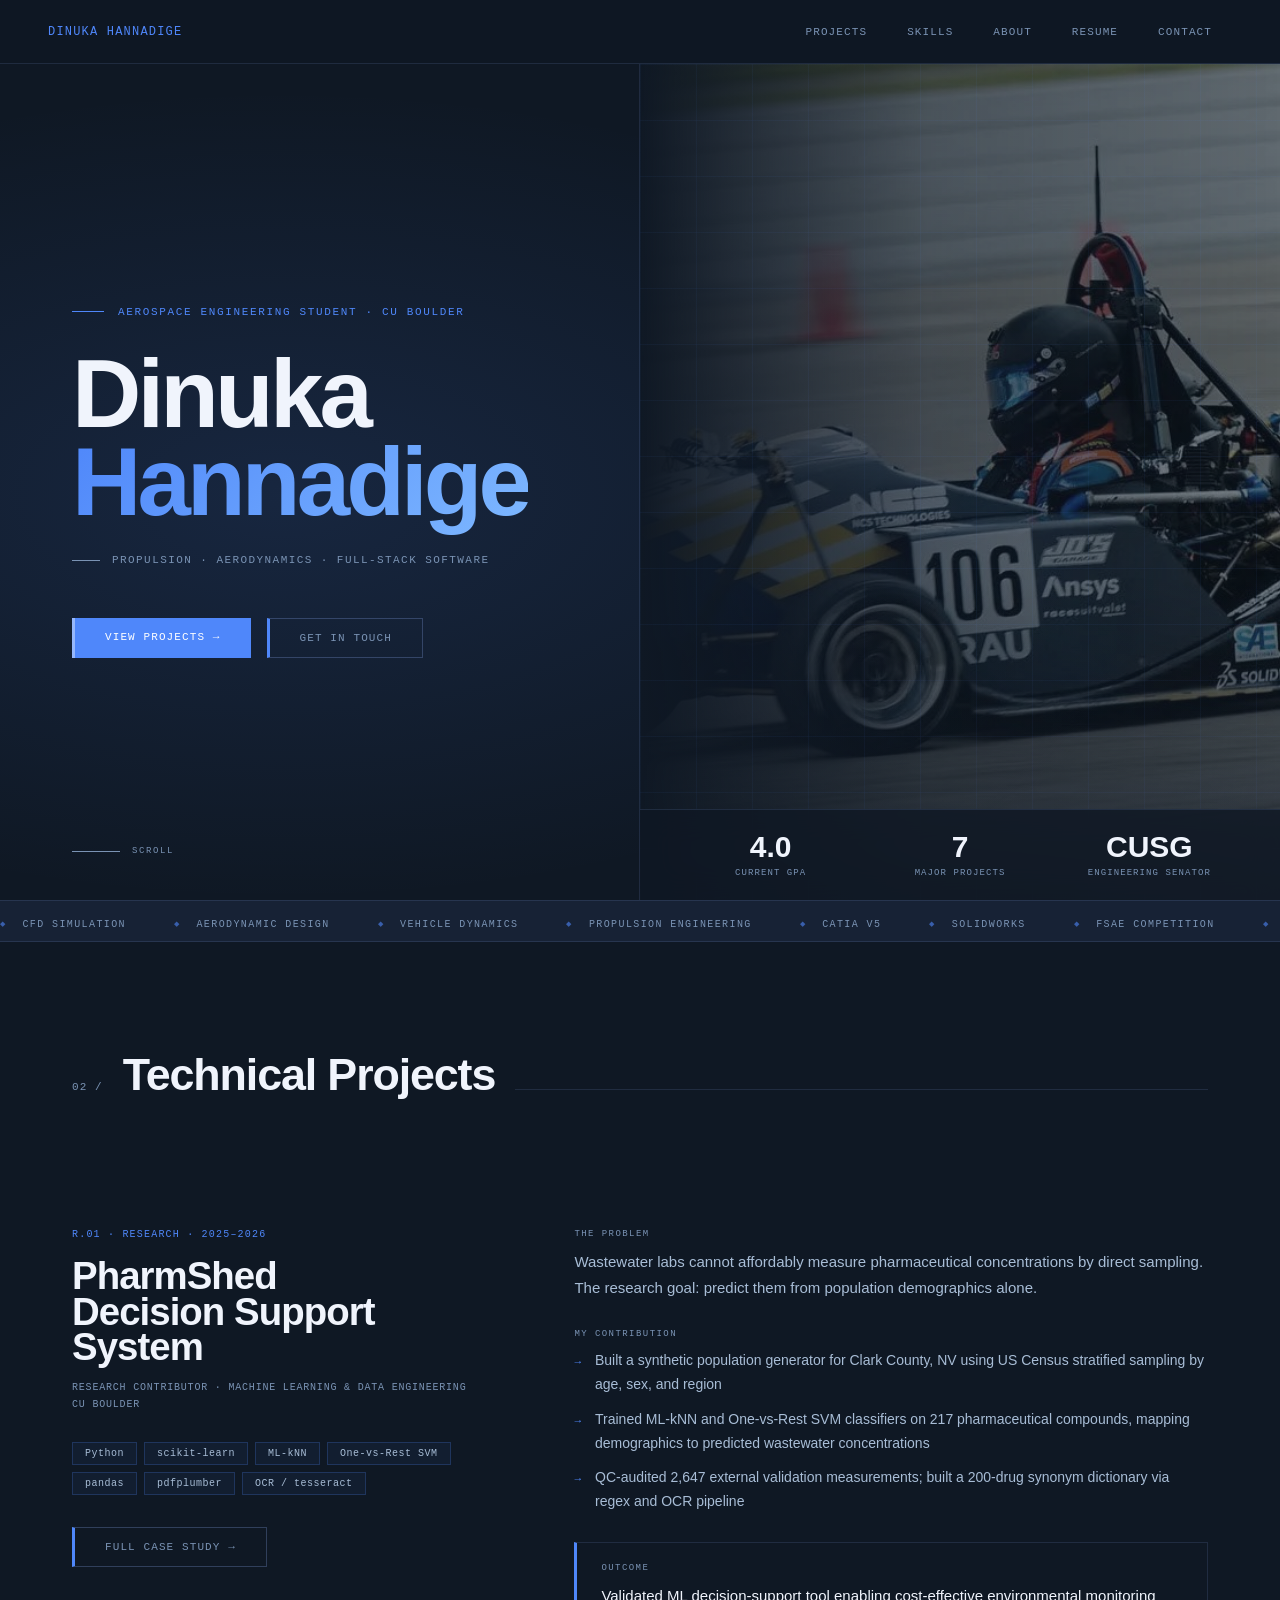
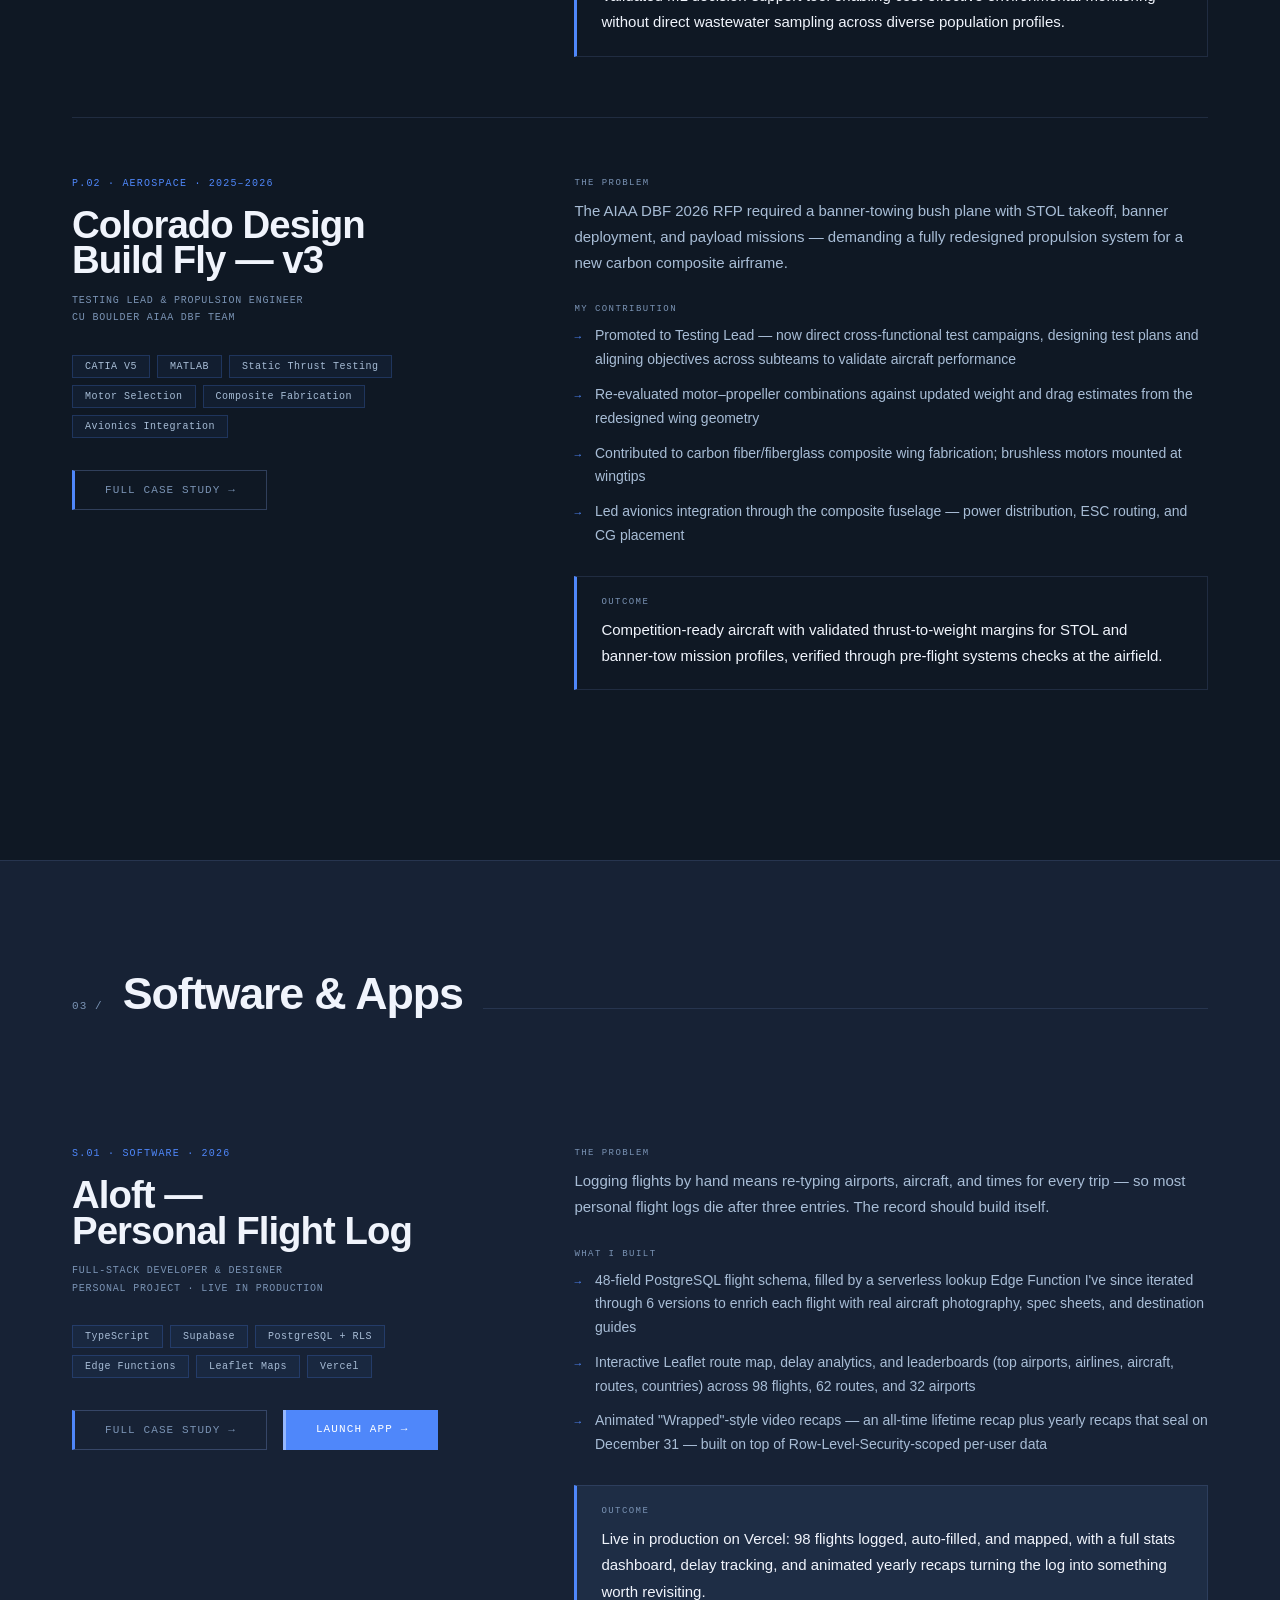
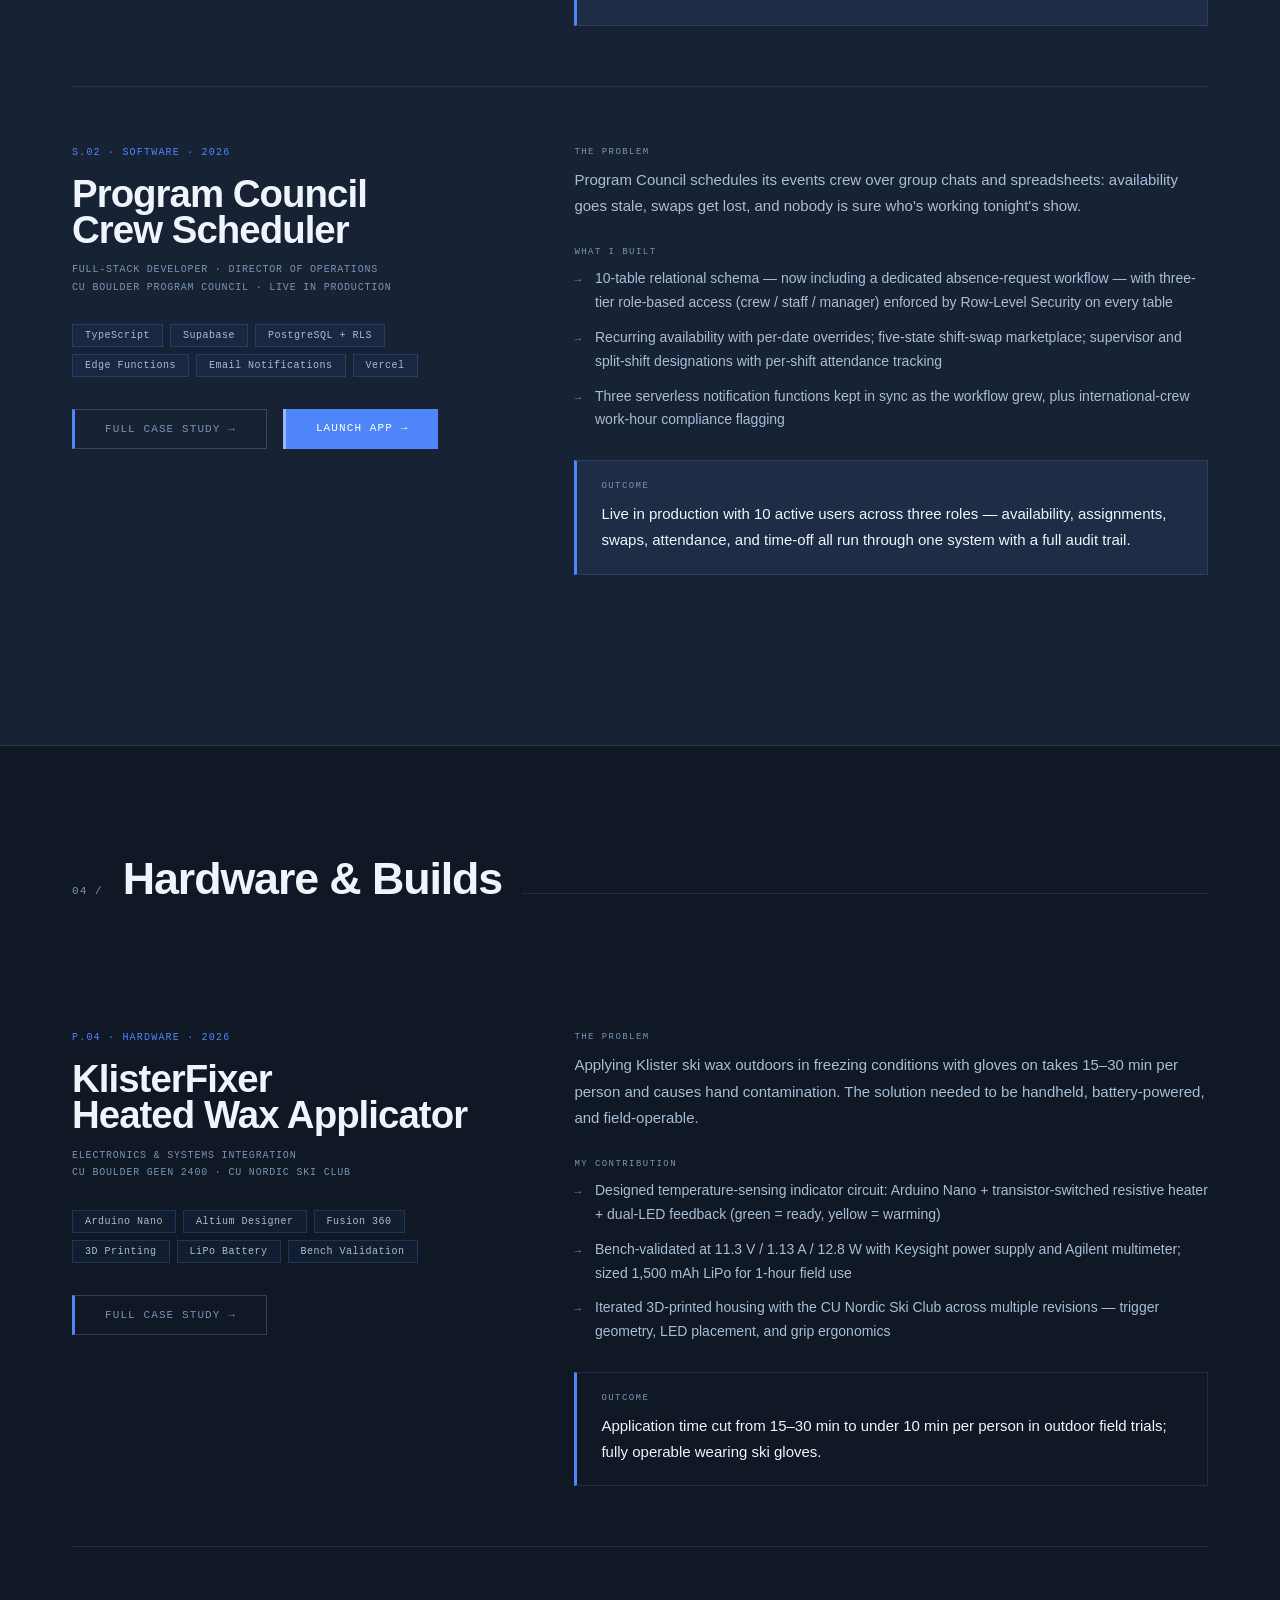
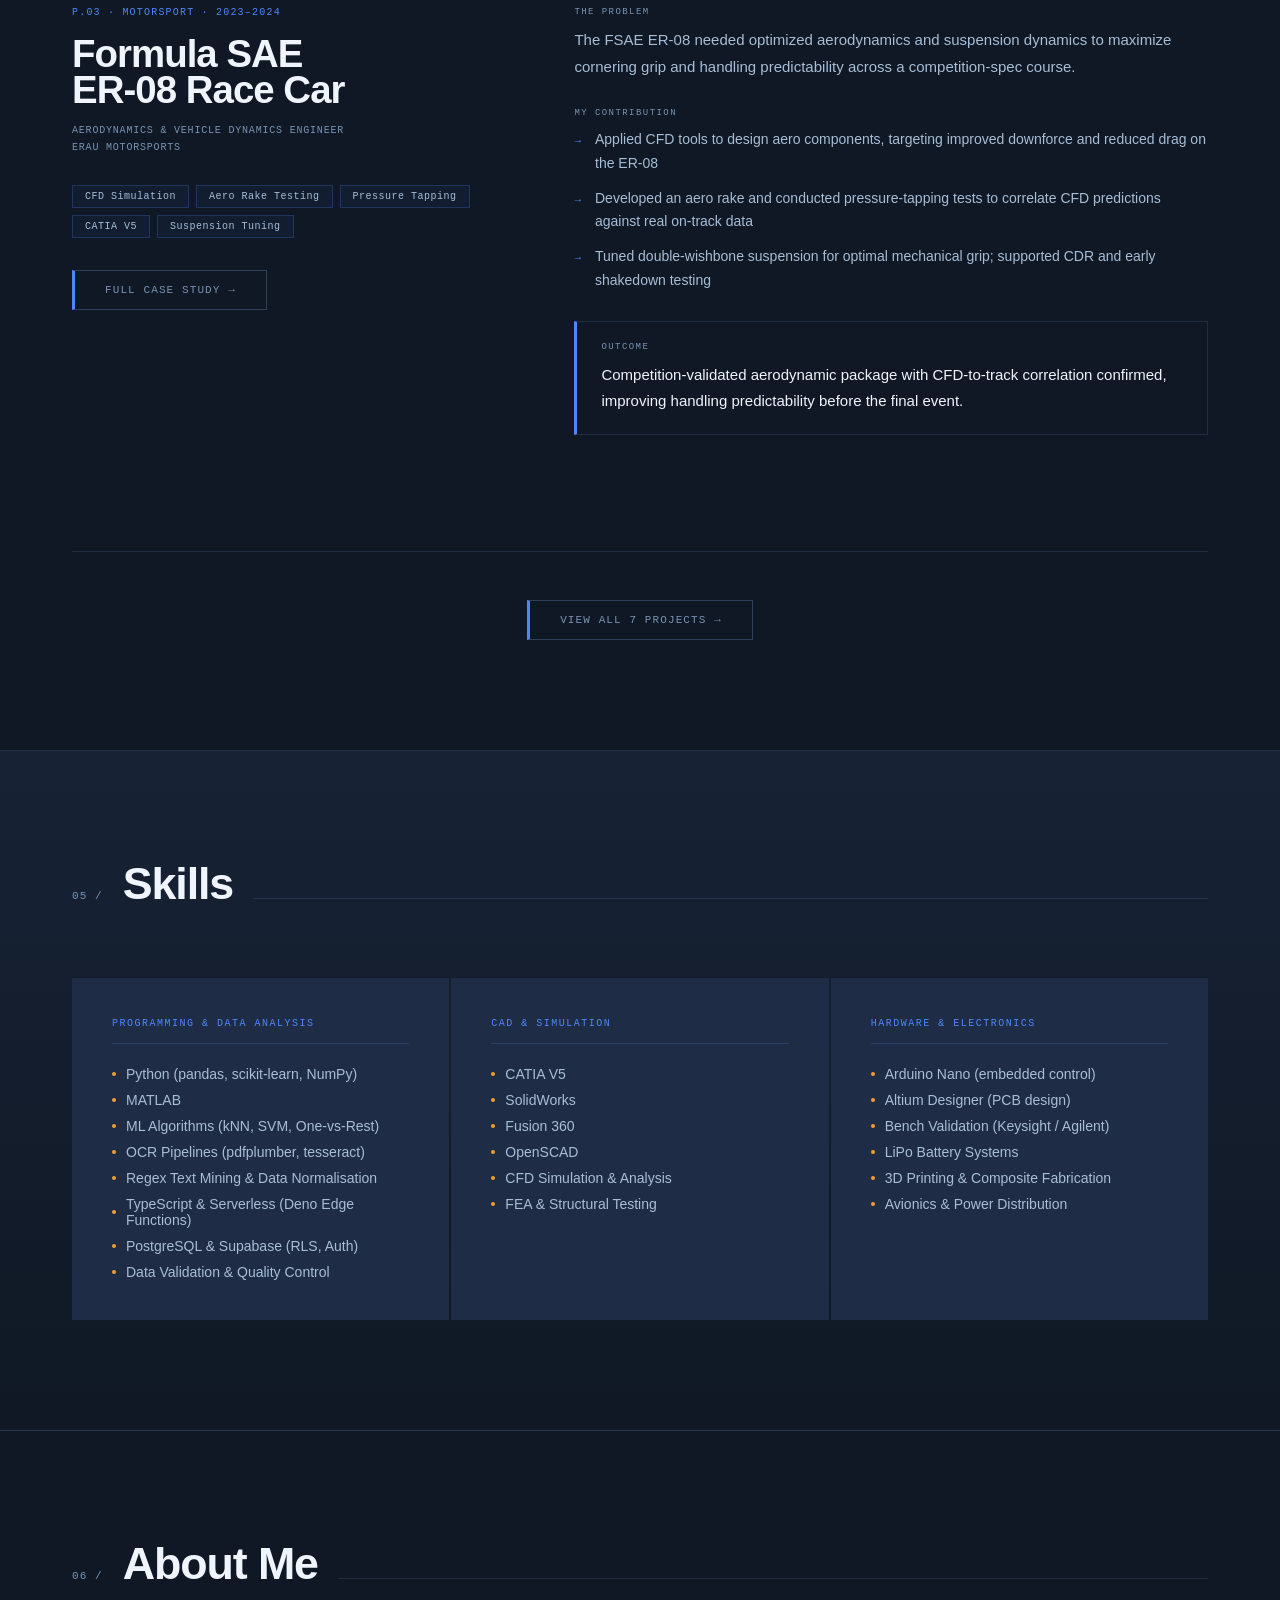
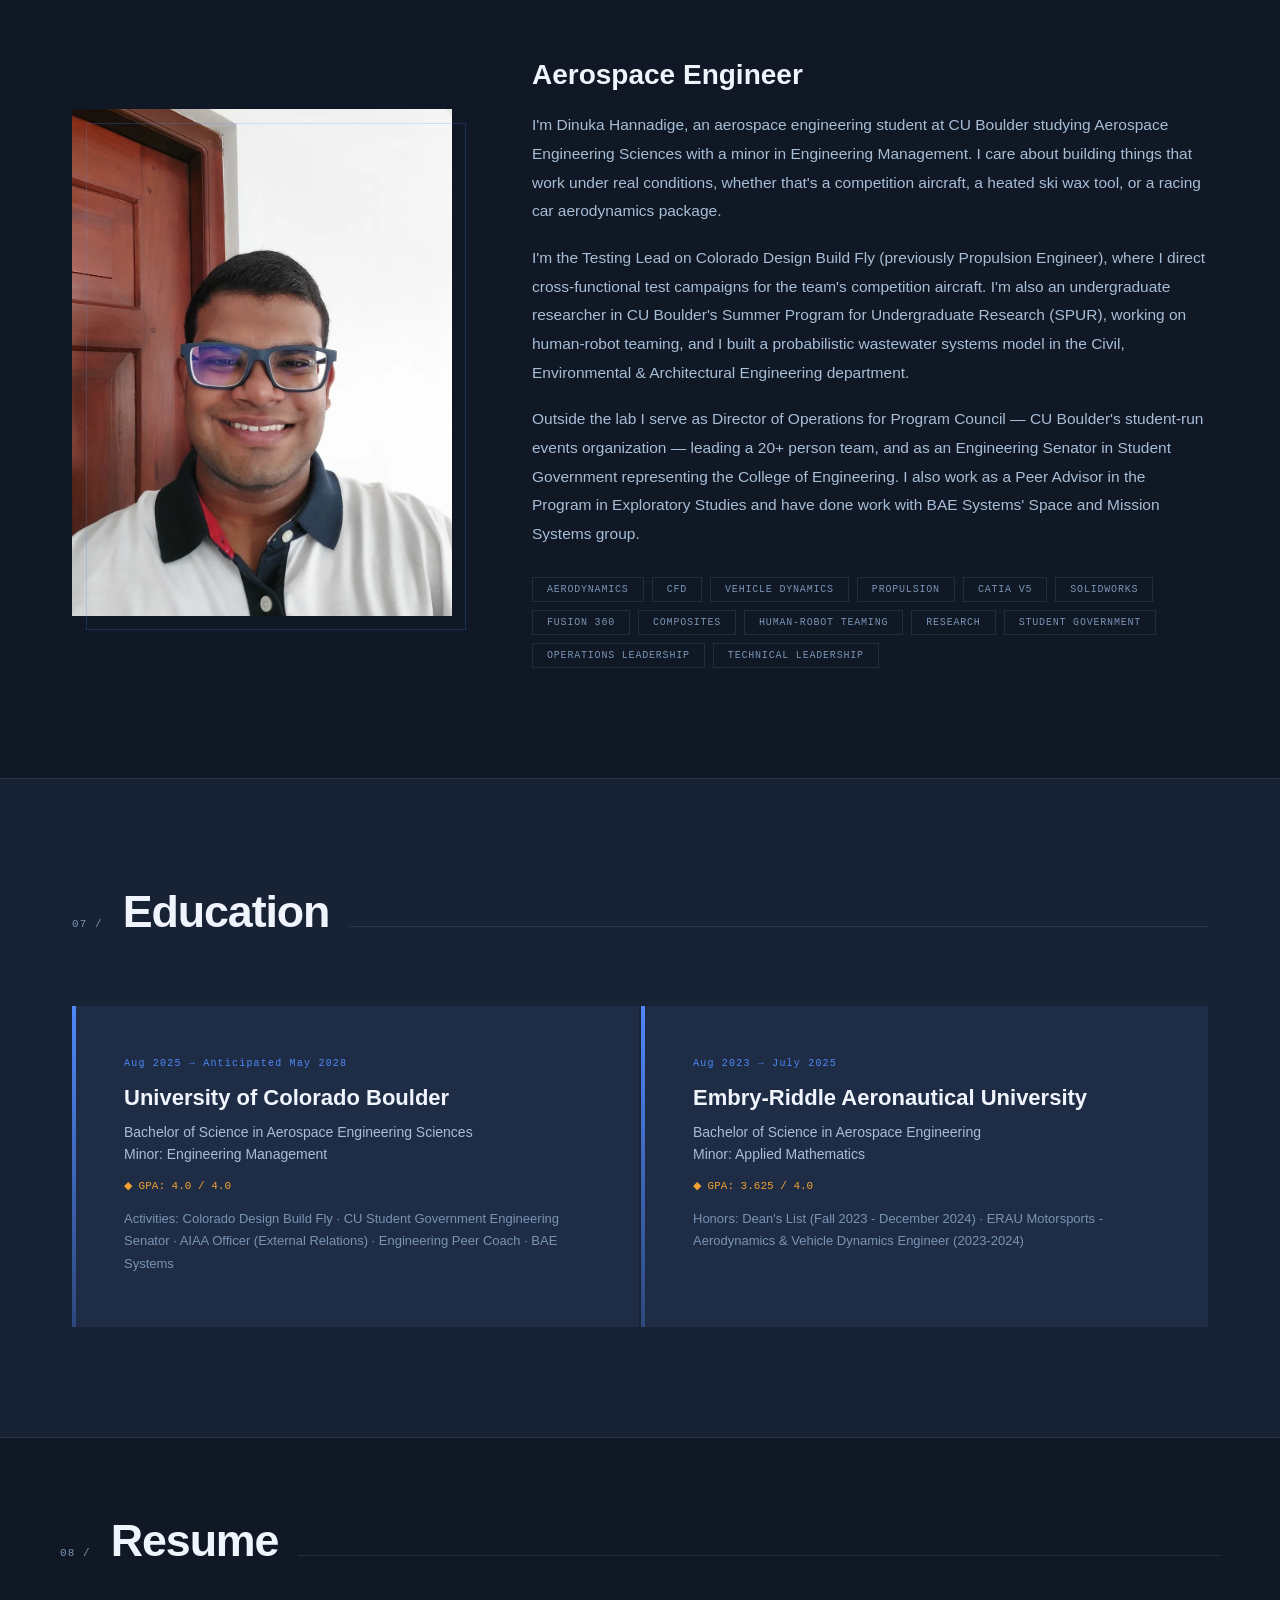
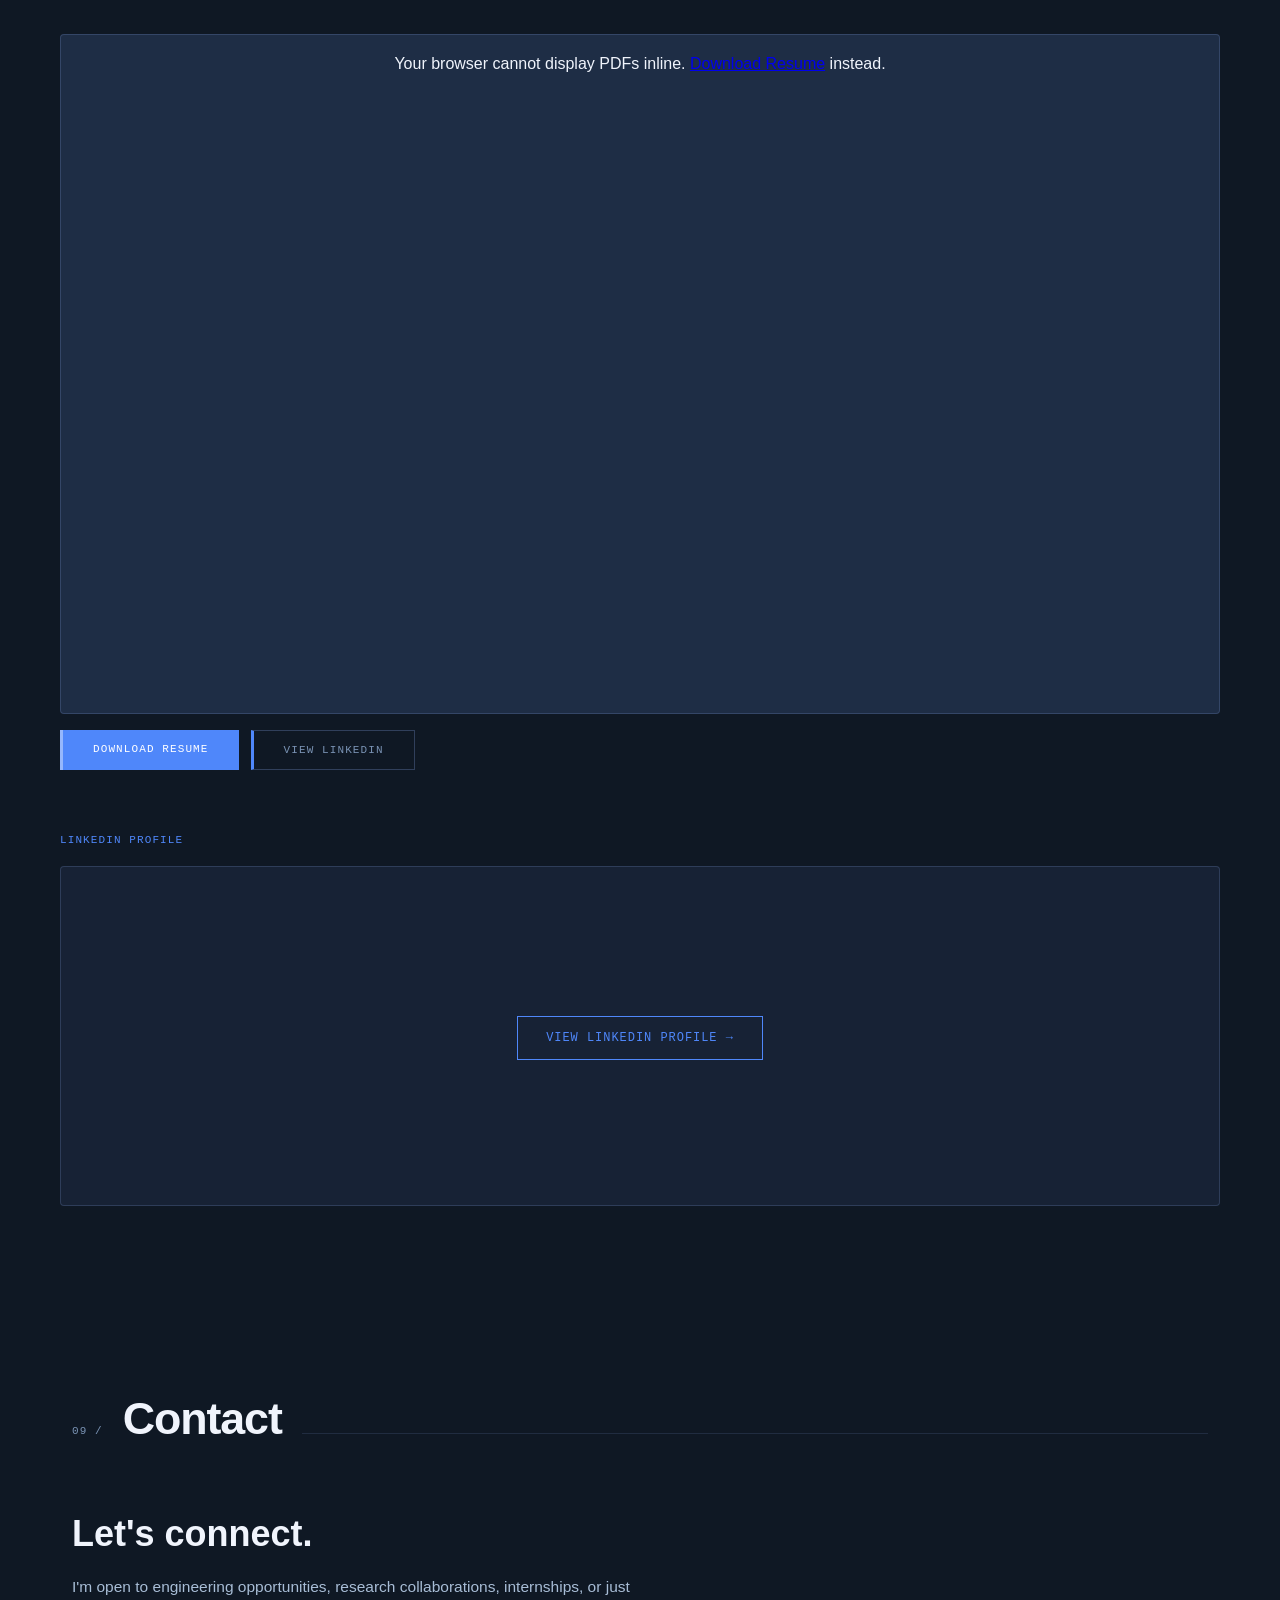
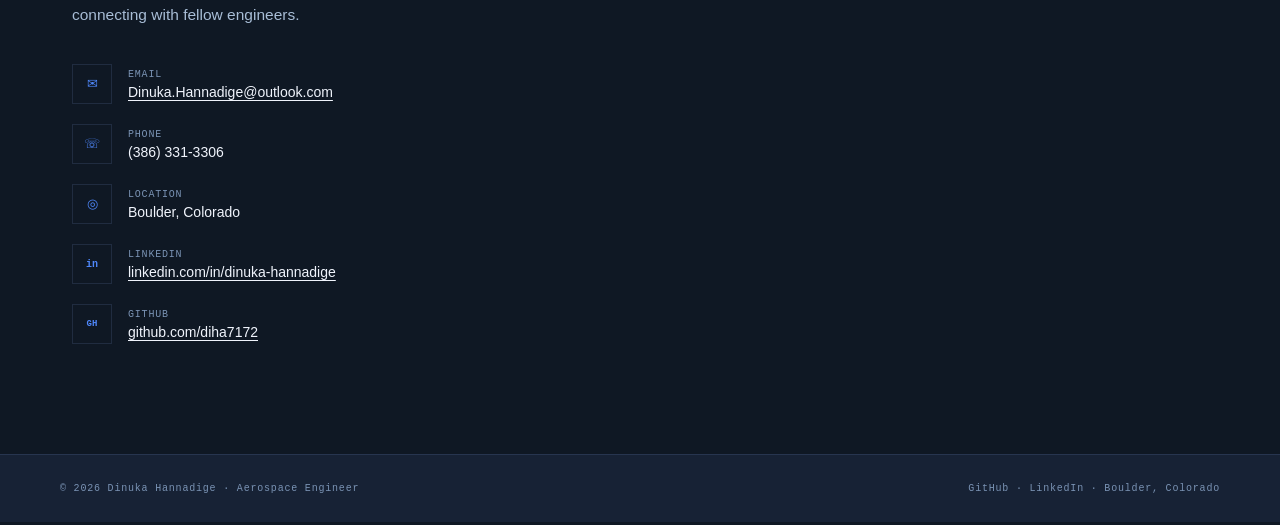
==== index.html @ c3eb59fe "Add a thumbnail to the PharmShed research card The R.01 research card was the only project card with" ====
<!DOCTYPE html>
<html lang="en">
<head>
  <meta charset="UTF-8">
  <meta http-equiv="Content-Security-Policy" content="default-src 'self'; img-src 'self' data: https://media.licdn.com; style-src 'self' 'unsafe-inline' https://fonts.googleapis.com; font-src 'self' https://fonts.gstatic.com; script-src 'self' 'unsafe-inline' https://platform.linkedin.com; connect-src 'self' https://platform.linkedin.com https://www.linkedin.com; frame-src 'self' https://platform.linkedin.com https://www.linkedin.com; object-src 'self'; base-uri 'self'; form-action 'none'">
  <meta name="referrer" content="strict-origin-when-cross-origin">
  <meta name="viewport" content="width=device-width, initial-scale=1.0">
  <title>Dinuka Hannadige - Aerospace Engineer</title>
  <link rel="preconnect" href="https://fonts.googleapis.com"><link href="https://fonts.googleapis.com/css2?family=Space+Mono:wght@400;700&family=Syne:wght@400;700;800&family=DM+Sans:wght@300;400&display=swap" rel="stylesheet">
  <link rel="stylesheet" href="style.css?v=3">
  <script src="https://platform.linkedin.com/badges/js/profile.js" async defer></script>
</head>
<body>
<nav>
  <a href="#top" class="nav-logo" style="text-decoration:none">Dinuka Hannadige</a>
  <ul class="nav-links"><li><a href="#projects">Projects</a></li><li><a href="#skills">Skills</a></li><li><a href="#about">About</a></li><li><a href="#resume">Resume</a></li><li><a href="#contact">Contact</a></li></ul>
</nav>
<div class="hero" id="top">
  <div class="hero-left">
    <div class="hero-tag">Aerospace Engineering Student · CU Boulder</div>
    <h1 class="hero-name">Dinuka<br><span class="blue">Hannadige</span></h1>
    <p class="hero-tagline">Propulsion · Aerodynamics · Full-Stack Software</p>
    <div class="hero-ctas">
      <a href="projects.html" class="btn btn-primary">View Projects →</a>
      <a href="#contact" class="btn btn-outline">Get In Touch</a>
    </div>
    <div class="hero-scroll-cue">
      <div class="hero-scroll-line"></div>
      <span>Scroll</span>
    </div>
  </div>
  <div class="hero-right">
    <div class="grid-overlay"></div>
    <img class="hero-bg" src="[data-uri]" alt="ERAU ER-08 Formula SAE race car competing on track">
    <div class="hero-stats">
      <div><div class="stat-num">4.0</div><div class="stat-label">Current GPA</div></div>
      <div><div class="stat-num">7</div><div class="stat-label">Major Projects</div></div>
      <div><div class="stat-num">CUSG</div><div class="stat-label">Engineering Senator</div></div>
    </div>
  </div>
</div>
<div class="ticker"><div class="ticker-inner">
  <span class="ticker-item">CFD Simulation</span><span class="ticker-item">Aerodynamic Design</span><span class="ticker-item">Vehicle Dynamics</span><span class="ticker-item">Propulsion Engineering</span><span class="ticker-item">CATIA V5</span><span class="ticker-item">SolidWorks</span><span class="ticker-item">FSAE Competition</span><span class="ticker-item">AIAA Design Build Fly</span><span class="ticker-item">Structural Testing</span><span class="ticker-item">Systems Integration</span><span class="ticker-item">Full-Stack Development</span><span class="ticker-item">TypeScript &amp; Supabase</span>
  <span class="ticker-item">CFD Simulation</span><span class="ticker-item">Aerodynamic Design</span><span class="ticker-item">Vehicle Dynamics</span><span class="ticker-item">Propulsion Engineering</span><span class="ticker-item">CATIA V5</span><span class="ticker-item">SolidWorks</span><span class="ticker-item">FSAE Competition</span><span class="ticker-item">AIAA Design Build Fly</span><span class="ticker-item">Structural Testing</span><span class="ticker-item">Systems Integration</span><span class="ticker-item">Full-Stack Development</span><span class="ticker-item">TypeScript &amp; Supabase</span>
</div></div>
<section class="feat-projects-section" id="projects">
  <div class="section-header">
    <span class="section-num">02 /</span>
    <h2 class="section-title">Technical Projects</h2>
    <div class="section-line"></div>
  </div>

  <div class="feat-entry">
    <div class="feat-entry-left">
      <div class="feat-num">R.01 &middot; Research &middot; 2025&ndash;2026</div>
      <h3 class="feat-entry-title">PharmShed<br>Decision Support System</h3>
      <div class="feat-entry-role">Research Contributor &middot; Machine Learning &amp; Data Engineering<br>CU Boulder</div>
      <div class="feat-stack">
        <span class="chip">Python</span><span class="chip">scikit-learn</span><span class="chip">ML-kNN</span><span class="chip">One-vs-Rest SVM</span><span class="chip">pandas</span><span class="chip">pdfplumber</span><span class="chip">OCR / tesseract</span>
      </div>
      <a href="projects/pharmshed.html" class="btn btn-outline feat-cta-btn">Full Case Study &rarr;</a>
    </div>
    <div class="feat-entry-right">
      <div class="feat-block">
        <div class="feat-label">The Problem</div>
        <p>Wastewater labs cannot affordably measure pharmaceutical concentrations by direct sampling. The research goal: predict them from population demographics alone.</p>
      </div>
      <div class="feat-block">
        <div class="feat-label">My Contribution</div>
        <ul class="feat-list">
          <li>Built a synthetic population generator for Clark County, NV using US Census stratified sampling by age, sex, and region</li>
          <li>Trained ML-kNN and One-vs-Rest SVM classifiers on 217 pharmaceutical compounds, mapping demographics to predicted wastewater concentrations</li>
          <li>QC-audited 2,647 external validation measurements; built a 200-drug synonym dictionary via regex and OCR pipeline</li>
        </ul>
      </div>
      <div class="feat-block feat-outcome">
        <div class="feat-label">Outcome</div>
        <p>Validated ML decision-support tool enabling cost-effective environmental monitoring without direct wastewater sampling across diverse population profiles.</p>
      </div>
    </div>
  </div>

  <div class="feat-entry">
    <div class="feat-entry-left">
      <div class="feat-num">P.02 &middot; Aerospace &middot; 2025&ndash;2026</div>
      <h3 class="feat-entry-title">Colorado Design<br>Build Fly &mdash; v3</h3>
      <div class="feat-entry-role">Testing Lead &amp; Propulsion Engineer<br>CU Boulder AIAA DBF Team</div>
      <div class="feat-stack">
        <span class="chip">CATIA V5</span><span class="chip">MATLAB</span><span class="chip">Static Thrust Testing</span><span class="chip">Motor Selection</span><span class="chip">Composite Fabrication</span><span class="chip">Avionics Integration</span>
      </div>
      <a href="projects/dbf-v3.html" class="btn btn-outline feat-cta-btn">Full Case Study &rarr;</a>
    </div>
    <div class="feat-entry-right">
      <div class="feat-block">
        <div class="feat-label">The Problem</div>
        <p>The AIAA DBF 2026 RFP required a banner-towing bush plane with STOL takeoff, banner deployment, and payload missions &mdash; demanding a fully redesigned propulsion system for a new carbon composite airframe.</p>
      </div>
      <div class="feat-block">
        <div class="feat-label">My Contribution</div>
        <ul class="feat-list">
          <li>Promoted to Testing Lead &mdash; now direct cross-functional test campaigns, designing test plans and aligning objectives across subteams to validate aircraft performance</li>
          <li>Re-evaluated motor&ndash;propeller combinations against updated weight and drag estimates from the redesigned wing geometry</li>
          <li>Contributed to carbon fiber/fiberglass composite wing fabrication; brushless motors mounted at wingtips</li>
          <li>Led avionics integration through the composite fuselage &mdash; power distribution, ESC routing, and CG placement</li>
        </ul>
      </div>
      <div class="feat-block feat-outcome">
        <div class="feat-label">Outcome</div>
        <p>Competition-ready aircraft with validated thrust-to-weight margins for STOL and banner-tow mission profiles, verified through pre-flight systems checks at the airfield.</p>
      </div>
    </div>
  </div>
</section>
<section class="feat-projects-section feat-alt" id="software">
  <div class="section-header">
    <span class="section-num">03 /</span>
    <h2 class="section-title">Software &amp; Apps</h2>
    <div class="section-line"></div>
  </div>

  <div class="feat-entry">
    <div class="feat-entry-left">
      <div class="feat-num">S.01 &middot; Software &middot; 2026</div>
      <h3 class="feat-entry-title">Aloft &mdash;<br>Personal Flight Log</h3>
      <div class="feat-entry-role">Full-Stack Developer &amp; Designer<br>Personal Project &middot; Live in Production</div>
      <div class="feat-stack">
        <span class="chip">TypeScript</span><span class="chip">Supabase</span><span class="chip">PostgreSQL + RLS</span><span class="chip">Edge Functions</span><span class="chip">Leaflet Maps</span><span class="chip">Vercel</span>
      </div>
      <div class="hero-ctas" style="opacity:1;animation:none">
        <a href="projects/aloft.html" class="btn btn-outline feat-cta-btn">Full Case Study &rarr;</a>
        <a href="https://flighty-beta.vercel.app" class="btn btn-primary" target="_blank" rel="noopener">Launch App &rarr;</a>
      </div>
    </div>
    <div class="feat-entry-right">
      <div class="feat-block">
        <div class="feat-label">The Problem</div>
        <p>Logging flights by hand means re-typing airports, aircraft, and times for every trip &mdash; so most personal flight logs die after three entries. The record should build itself.</p>
      </div>
      <div class="feat-block">
        <div class="feat-label">What I Built</div>
        <ul class="feat-list">
          <li>48-field PostgreSQL flight schema, filled by a serverless lookup Edge Function I've since iterated through 6 versions to enrich each flight with real aircraft photography, spec sheets, and destination guides</li>
          <li>Interactive Leaflet route map, delay analytics, and leaderboards (top airports, airlines, aircraft, routes, countries) across 98 flights, 62 routes, and 32 airports</li>
          <li>Animated "Wrapped"-style video recaps &mdash; an all-time lifetime recap plus yearly recaps that seal on December 31 &mdash; built on top of Row-Level-Security-scoped per-user data</li>
        </ul>
      </div>
      <div class="feat-block feat-outcome">
        <div class="feat-label">Outcome</div>
        <p>Live in production on Vercel: 98 flights logged, auto-filled, and mapped, with a full stats dashboard, delay tracking, and animated yearly recaps turning the log into something worth revisiting.</p>
      </div>
    </div>
  </div>

  <div class="feat-entry">
    <div class="feat-entry-left">
      <div class="feat-num">S.02 &middot; Software &middot; 2026</div>
      <h3 class="feat-entry-title">Program Council<br>Crew Scheduler</h3>
      <div class="feat-entry-role">Full-Stack Developer &middot; Director of Operations<br>CU Boulder Program Council &middot; Live in Production</div>
      <div class="feat-stack">
        <span class="chip">TypeScript</span><span class="chip">Supabase</span><span class="chip">PostgreSQL + RLS</span><span class="chip">Edge Functions</span><span class="chip">Email Notifications</span><span class="chip">Vercel</span>
      </div>
      <div class="hero-ctas" style="opacity:1;animation:none">
        <a href="projects/crew-scheduler.html" class="btn btn-outline feat-cta-btn">Full Case Study &rarr;</a>
        <a href="https://program-council-crew-manager.vercel.app" class="btn btn-primary" target="_blank" rel="noopener">Launch App &rarr;</a>
      </div>
    </div>
    <div class="feat-entry-right">
      <div class="feat-block">
        <div class="feat-label">The Problem</div>
        <p>Program Council schedules its events crew over group chats and spreadsheets: availability goes stale, swaps get lost, and nobody is sure who's working tonight's show.</p>
      </div>
      <div class="feat-block">
        <div class="feat-label">What I Built</div>
        <ul class="feat-list">
          <li>10-table relational schema &mdash; now including a dedicated absence-request workflow &mdash; with three-tier role-based access (crew / staff / manager) enforced by Row-Level Security on every table</li>
          <li>Recurring availability with per-date overrides; five-state shift-swap marketplace; supervisor and split-shift designations with per-shift attendance tracking</li>
          <li>Three serverless notification functions kept in sync as the workflow grew, plus international-crew work-hour compliance flagging</li>
        </ul>
      </div>
      <div class="feat-block feat-outcome">
        <div class="feat-label">Outcome</div>
        <p>Live in production with 10 active users across three roles &mdash; availability, assignments, swaps, attendance, and time-off all run through one system with a full audit trail.</p>
      </div>
    </div>
  </div>
</section>
<section class="feat-projects-section" id="hardware">
  <div class="section-header">
    <span class="section-num">04 /</span>
    <h2 class="section-title">Hardware &amp; Builds</h2>
    <div class="section-line"></div>
  </div>

  <div class="feat-entry">
    <div class="feat-entry-left">
      <div class="feat-num">P.04 &middot; Hardware &middot; 2026</div>
      <h3 class="feat-entry-title">KlisterFixer<br>Heated Wax Applicator</h3>
      <div class="feat-entry-role">Electronics &amp; Systems Integration<br>CU Boulder GEEN 2400 &middot; CU Nordic Ski Club</div>
      <div class="feat-stack">
        <span class="chip">Arduino Nano</span><span class="chip">Altium Designer</span><span class="chip">Fusion 360</span><span class="chip">3D Printing</span><span class="chip">LiPo Battery</span><span class="chip">Bench Validation</span>
      </div>
      <a href="projects/klisterfixer.html" class="btn btn-outline feat-cta-btn">Full Case Study &rarr;</a>
    </div>
    <div class="feat-entry-right">
      <div class="feat-block">
        <div class="feat-label">The Problem</div>
        <p>Applying Klister ski wax outdoors in freezing conditions with gloves on takes 15&ndash;30 min per person and causes hand contamination. The solution needed to be handheld, battery-powered, and field-operable.</p>
      </div>
      <div class="feat-block">
        <div class="feat-label">My Contribution</div>
        <ul class="feat-list">
          <li>Designed temperature-sensing indicator circuit: Arduino Nano + transistor-switched resistive heater + dual-LED feedback (green&nbsp;= ready, yellow&nbsp;= warming)</li>
          <li>Bench-validated at 11.3 V / 1.13 A / 12.8 W with Keysight power supply and Agilent multimeter; sized 1,500 mAh LiPo for 1-hour field use</li>
          <li>Iterated 3D-printed housing with the CU Nordic Ski Club across multiple revisions &mdash; trigger geometry, LED placement, and grip ergonomics</li>
        </ul>
      </div>
      <div class="feat-block feat-outcome">
        <div class="feat-label">Outcome</div>
        <p>Application time cut from 15&ndash;30 min to under 10 min per person in outdoor field trials; fully operable wearing ski gloves.</p>
      </div>
    </div>
  </div>

  <div class="feat-entry">
    <div class="feat-entry-left">
      <div class="feat-num">P.03 &middot; Motorsport &middot; 2023&ndash;2024</div>
      <h3 class="feat-entry-title">Formula SAE<br>ER-08 Race Car</h3>
      <div class="feat-entry-role">Aerodynamics &amp; Vehicle Dynamics Engineer<br>ERAU Motorsports</div>
      <div class="feat-stack">
        <span class="chip">CFD Simulation</span><span class="chip">Aero Rake Testing</span><span class="chip">Pressure Tapping</span><span class="chip">CATIA V5</span><span class="chip">Suspension Tuning</span>
      </div>
      <a href="projects/fsae.html" class="btn btn-outline feat-cta-btn">Full Case Study &rarr;</a>
    </div>
    <div class="feat-entry-right">
      <div class="feat-block">
        <div class="feat-label">The Problem</div>
        <p>The FSAE ER-08 needed optimized aerodynamics and suspension dynamics to maximize cornering grip and handling predictability across a competition-spec course.</p>
      </div>
      <div class="feat-block">
        <div class="feat-label">My Contribution</div>
        <ul class="feat-list">
          <li>Applied CFD tools to design aero components, targeting improved downforce and reduced drag on the ER-08</li>
          <li>Developed an aero rake and conducted pressure-tapping tests to correlate CFD predictions against real on-track data</li>
          <li>Tuned double-wishbone suspension for optimal mechanical grip; supported CDR and early shakedown testing</li>
        </ul>
      </div>
      <div class="feat-block feat-outcome">
        <div class="feat-label">Outcome</div>
        <p>Competition-validated aerodynamic package with CFD-to-track correlation confirmed, improving handling predictability before the final event.</p>
      </div>
    </div>
  </div>

  <div class="feat-view-all">
    <a href="projects.html" class="btn btn-outline">View All 7 Projects &rarr;</a>
  </div>
</section>
<section class="skills-section" id="skills">
  <div class="section-header">
    <span class="section-num">05 /</span>
    <h2 class="section-title">Skills</h2>
    <div class="section-line"></div>
  </div>
  <div class="skills-grid">
    <div class="skill-group">
      <div class="skill-group-title">Programming &amp; Data Analysis</div>
      <ul class="skill-list">
        <li>Python (pandas, scikit-learn, NumPy)</li>
        <li>MATLAB</li>
        <li>ML Algorithms (kNN, SVM, One-vs-Rest)</li>
        <li>OCR Pipelines (pdfplumber, tesseract)</li>
        <li>Regex Text Mining &amp; Data Normalisation</li>
        <li>TypeScript &amp; Serverless (Deno Edge Functions)</li>
        <li>PostgreSQL &amp; Supabase (RLS, Auth)</li>
        <li>Data Validation &amp; Quality Control</li>
      </ul>
    </div>
    <div class="skill-group">
      <div class="skill-group-title">CAD &amp; Simulation</div>
      <ul class="skill-list">
        <li>CATIA V5</li>
        <li>SolidWorks</li>
        <li>Fusion 360</li>
        <li>OpenSCAD</li>
        <li>CFD Simulation &amp; Analysis</li>
        <li>FEA &amp; Structural Testing</li>
      </ul>
    </div>
    <div class="skill-group">
      <div class="skill-group-title">Hardware &amp; Electronics</div>
      <ul class="skill-list">
        <li>Arduino Nano (embedded control)</li>
        <li>Altium Designer (PCB design)</li>
        <li>Bench Validation (Keysight / Agilent)</li>
        <li>LiPo Battery Systems</li>
        <li>3D Printing &amp; Composite Fabrication</li>
        <li>Avionics &amp; Power Distribution</li>
      </ul>
    </div>
  </div>
</section>
<section id="about">
  <div class="section-header">
    <span class="section-num">06 /</span>
    <h2 class="section-title">About Me</h2>
    <div class="section-line"></div>
  </div>
  <div class="about-grid">
    <div class="about-img-wrap">
      <img class="about-img" src="[data-uri]" alt="Dinuka Hannadige">
    </div>
    <div class="about-content">
      <h3>Aerospace Engineer</h3>
      <p>I'm Dinuka Hannadige, an aerospace engineering student at CU Boulder studying Aerospace Engineering Sciences with a minor in Engineering Management. I care about building things that work under real conditions, whether that's a competition aircraft, a heated ski wax tool, or a racing car aerodynamics package.</p>
      <p>I'm the Testing Lead on Colorado Design Build Fly (previously Propulsion Engineer), where I direct cross-functional test campaigns for the team's competition aircraft. I'm also an undergraduate researcher in CU Boulder's Summer Program for Undergraduate Research (SPUR), working on human-robot teaming, and I built a probabilistic wastewater systems model in the Civil, Environmental &amp; Architectural Engineering department.</p>
      <p>Outside the lab I serve as Director of Operations for Program Council &mdash; CU Boulder's student-run events organization &mdash; leading a 20+ person team, and as an Engineering Senator in Student Government representing the College of Engineering. I also work as a Peer Advisor in the Program in Exploratory Studies and have done work with BAE Systems' Space and Mission Systems group.</p>
      <div class="tag-row">
        <span class="tag">Aerodynamics</span><span class="tag">CFD</span><span class="tag">Vehicle Dynamics</span><span class="tag">Propulsion</span><span class="tag">CATIA V5</span><span class="tag">SolidWorks</span><span class="tag">Fusion 360</span><span class="tag">Composites</span><span class="tag">Human-Robot Teaming</span><span class="tag">Research</span><span class="tag">Student Government</span><span class="tag">Operations Leadership</span><span class="tag">Technical Leadership</span>
      </div>
    </div>
  </div>
</section>
<section class="edu-section" id="education">
  <div class="section-header">
    <span class="section-num">07 /</span>
    <h2 class="section-title">Education</h2>
    <div class="section-line"></div>
  </div>
  <div class="edu-grid">
    <div class="edu-card">
      <div class="edu-year">Aug 2025 → Anticipated May 2028</div>
      <div class="edu-school">University of Colorado Boulder</div>
      <div class="edu-degree">Bachelor of Science in Aerospace Engineering Sciences<br>Minor: Engineering Management</div>
      <div class="edu-gpa">◆ GPA: 4.0 / 4.0</div>
      <div class="edu-notes">Activities: Colorado Design Build Fly · CU Student Government Engineering Senator · AIAA Officer (External Relations) · Engineering Peer Coach · BAE Systems</div>
    </div>
    <div class="edu-card">
      <div class="edu-year">Aug 2023 → July 2025</div>
      <div class="edu-school">Embry-Riddle Aeronautical University</div>
      <div class="edu-degree">Bachelor of Science in Aerospace Engineering<br>Minor: Applied Mathematics</div>
      <div class="edu-gpa">◆ GPA: 3.625 / 4.0</div>
      <div class="edu-notes">Honors: Dean's List (Fall 2023 - December 2024) · ERAU Motorsports - Aerodynamics &amp; Vehicle Dynamics Engineer (2023-2024)</div>
    </div>
  </div>
</section>

<section class="resume-section" id="resume">
  <div class="section-header">
    <span class="section-num">08 /</span>
    <h2 class="section-title">Resume</h2>
    <div class="section-line"></div>
  </div>
  <object class="resume-embed" data="Hannadige_Dinuka_Resume.pdf" type="application/pdf">
    <p style="padding:20px;text-align:center">Your browser cannot display PDFs inline. <a href="Hannadige_Dinuka_Resume.pdf" download>Download Resume</a> instead.</p>
  </object>
  <div class="resume-actions">
    <a href="Hannadige_Dinuka_Resume.pdf" download class="btn btn-primary">Download Resume</a>
    <a href="https://www.linkedin.com/in/dinuka-hannadige" target="_blank" rel="noopener" class="btn btn-outline">View LinkedIn</a>
  </div>
  <div class="linkedin-preview">
    <div class="linkedin-preview-label">LinkedIn Profile</div>
    <div class="linkedin-badge-outer">
      <div class="badge-base LI-profile-badge" data-locale="en_US" data-size="large" data-theme="light" data-type="VERTICAL" data-vanity="dinuka-hannadige" data-version="v1">
        <a class="badge-base__link LI-simple-link" href="https://www.linkedin.com/in/dinuka-hannadige?trk=profile-badge" target="_blank" rel="noopener">View LinkedIn Profile →</a>
      </div>
    </div>
  </div>
</section>
<section id="contact">
  <div class="section-header">
    <span class="section-num">09 /</span>
    <h2 class="section-title">Contact</h2>
    <div class="section-line"></div>
  </div>
  <div class="contact-details-only">
    <h3>Let's connect.</h3>
    <p>I'm open to engineering opportunities, research collaborations, internships, or just connecting with fellow engineers.</p>
    <div class="contact-details">
      <div class="contact-item"><div class="contact-icon">✉</div><div><div class="ci-label">Email</div><div class="ci-value"><a href="mailto:Dinuka.Hannadige@outlook.com">Dinuka.Hannadige@outlook.com</a></div></div></div>
      <div class="contact-item"><div class="contact-icon">☏</div><div><div class="ci-label">Phone</div><div class="ci-value">(386) 331-3306</div></div></div>
      <div class="contact-item"><div class="contact-icon">◎</div><div><div class="ci-label">Location</div><div class="ci-value">Boulder, Colorado</div></div></div>
      <div class="contact-item"><div class="contact-icon" style="font-size:10px;font-weight:700;">in</div><div><div class="ci-label">LinkedIn</div><div class="ci-value"><a href="https://www.linkedin.com/in/dinuka-hannadige" target="_blank" rel="noopener">linkedin.com/in/dinuka-hannadige</a></div></div></div><div class="contact-item"><div class="contact-icon" style="font-size:9px;font-weight:700;">GH</div><div><div class="ci-label">GitHub</div><div class="ci-value"><a href="https://github.com/diha7172" target="_blank" rel="noopener">github.com/diha7172</a></div></div></div>
    </div>
  </div>
</section>
<footer>
  <p>© 2026 Dinuka Hannadige · Aerospace Engineer</p>
  <p><a href="https://github.com/diha7172" target="_blank" rel="noopener">GitHub</a> · <a href="https://www.linkedin.com/in/dinuka-hannadige" target="_blank" rel="noopener">LinkedIn</a> · Boulder, Colorado</p>
</footer>
</body>
</html>
---- style.css ----
*,*::before,*::after{box-sizing:border-box;margin:0;padding:0}
:root{
  --bg:#0f1824;--surface:#172235;--card:#1e2d45;
  --border:rgba(148,180,255,0.13);--accent:#4f87fa;--accent2:#f0a030;
  --text:#f0f4fc;--muted:#7a93b4;--dim:#a8bdd6;
}
html{scroll-behavior:smooth}
body{background:var(--bg);color:var(--text);font-family:"DM Sans",sans-serif;font-weight:400;overflow-x:hidden}

nav{position:fixed;top:0;left:0;right:0;z-index:200;display:flex;justify-content:space-between;align-items:center;padding:0 48px;height:64px;background:rgba(15,24,36,0.94);backdrop-filter:blur(24px);border-bottom:1px solid var(--border)}
.nav-logo{font-family:"Space Mono",monospace;font-size:12px;color:var(--accent);letter-spacing:.1em;text-transform:uppercase}
.nav-links{display:flex;list-style:none}
.nav-links a{display:block;padding:0 20px;font-family:"Space Mono",monospace;font-size:11px;color:var(--muted);text-decoration:none;letter-spacing:.1em;text-transform:uppercase;line-height:64px;transition:color .2s,background .2s}
.nav-links a:hover{color:var(--text);background:rgba(59,130,246,.06)}

.hero{min-height:100vh;display:grid;grid-template-columns:1fr 1fr;padding-top:64px;position:relative;overflow:hidden;background:radial-gradient(ellipse at 22% 55%,rgba(79,135,250,0.13) 0%,transparent 58%),var(--bg)}
.hero-left{display:flex;flex-direction:column;justify-content:center;padding:80px 64px 80px 72px;position:relative;z-index:2;border-right:1px solid var(--border)}
.hero-tag{font-family:"Space Mono",monospace;font-size:11px;color:var(--accent);letter-spacing:.15em;text-transform:uppercase;margin-bottom:32px;display:flex;align-items:center;gap:14px;opacity:0;animation:fadeUp .7s .1s ease both}
.hero-tag::before{content:"";display:block;width:32px;height:1px;background:var(--accent)}
.hero-name{font-family:"Syne",sans-serif;font-size:clamp(64px,7.5vw,118px);font-weight:800;line-height:.92;letter-spacing:-.04em;margin-bottom:28px;opacity:0;animation:fadeUp .7s .2s ease both;color:var(--text)}
.hero-name .blue{background:linear-gradient(135deg,var(--accent) 0%,#7eb8ff 100%);-webkit-background-clip:text;-webkit-text-fill-color:transparent;background-clip:text;display:inline-block;padding-bottom:.14em;margin-bottom:-.14em}
.hero-tagline{font-family:"Space Mono",monospace;font-size:11px;letter-spacing:.13em;text-transform:uppercase;color:var(--muted);margin-bottom:52px;opacity:0;animation:fadeUp .7s .35s ease both;display:flex;align-items:center;gap:12px}
.hero-tagline::before{content:"";display:block;width:28px;height:1px;background:var(--muted)}
.hero-ctas{display:flex;gap:16px;flex-wrap:wrap;opacity:0;animation:fadeUp .7s .5s ease both}
.btn{display:inline-block;padding:13px 30px;font-family:"Space Mono",monospace;font-size:11px;letter-spacing:.1em;text-transform:uppercase;text-decoration:none;cursor:pointer;border:none;transition:all .25s}
.btn-primary{background:var(--accent);color:#fff;box-shadow:0 0 0 rgba(79,135,250,0)}
.btn-primary:hover{background:#3a72eb;transform:translateY(-2px);box-shadow:0 8px 24px rgba(79,135,250,0.35)}
.btn-outline{background:transparent;color:var(--muted);border:1px solid rgba(148,180,255,0.25)}
.btn-outline:hover{border-color:var(--accent);color:var(--text);background:rgba(79,135,250,0.07)}
.hero-scroll-cue{position:absolute;bottom:44px;left:72px;display:flex;align-items:center;gap:12px;opacity:0;animation:fadeUp .7s .8s ease both}
.hero-scroll-cue span{font-family:"Space Mono",monospace;font-size:9px;color:var(--muted);letter-spacing:.18em;text-transform:uppercase}
.hero-scroll-line{width:48px;height:1px;background:var(--muted);transform-origin:left;animation:scrollPulse 2.4s ease-in-out infinite}
@keyframes scrollPulse{0%,100%{opacity:.4;transform:scaleX(1)}50%{opacity:.85;transform:scaleX(.5)}}

.hero-right{position:relative;overflow:hidden}
.hero-right::after{content:"";position:absolute;inset:0;background:linear-gradient(to right,var(--bg) 0%,rgba(15,24,36,.25) 45%,transparent 100%),linear-gradient(to top,rgba(15,24,36,.75) 0%,transparent 38%);z-index:2;pointer-events:none}
.grid-overlay{position:absolute;inset:0;background-image:linear-gradient(rgba(79,135,250,.05) 1px,transparent 1px),linear-gradient(90deg,rgba(79,135,250,.05) 1px,transparent 1px);background-size:56px 56px;z-index:3;pointer-events:none}
.hero-bg{position:absolute;inset:0;width:100%;height:100%;object-fit:cover;opacity:.45;filter:saturate(.7);z-index:1}
.hero-stats{position:absolute;bottom:0;left:0;right:0;z-index:5;display:grid;grid-template-columns:repeat(3,1fr);background:rgba(15,24,36,.82);backdrop-filter:blur(16px);border-top:1px solid var(--border);padding:22px 36px;opacity:0;animation:fadeUp .7s .65s ease both}
.hero-stats>div{text-align:center}
.stat-num{font-family:"Syne",sans-serif;font-size:30px;font-weight:800;line-height:1}
.stat-label{font-family:"Space Mono",monospace;font-size:9px;color:var(--muted);letter-spacing:.12em;text-transform:uppercase;margin-top:6px}

.ticker{background:var(--surface);border-top:1px solid var(--border);border-bottom:1px solid var(--border);padding:11px 0;overflow:hidden;white-space:nowrap}
.ticker-inner{display:inline-flex;gap:48px;animation:ticker 22s linear infinite}
.ticker-item{font-family:"Space Mono",monospace;font-size:10px;letter-spacing:.14em;text-transform:uppercase;color:var(--muted);display:flex;align-items:center;gap:16px}
.ticker-item::before{content:"◆";font-size:7px;color:var(--accent);opacity:.6}
@keyframes ticker{from{transform:translateX(0)}to{transform:translateX(-50%)}}

section{padding:110px 72px}
.section-header{display:flex;align-items:baseline;gap:20px;margin-bottom:72px}
.section-num{font-family:"Space Mono",monospace;font-size:11px;color:var(--muted);letter-spacing:.1em;flex-shrink:0}
.section-title{font-family:"Syne",sans-serif;font-size:clamp(30px,3.5vw,50px);font-weight:800;letter-spacing:-.025em;line-height:1}
.section-line{flex:1;height:1px;background:var(--border)}

.about-grid{display:grid;grid-template-columns:380px 1fr;gap:80px;align-items:center}
.about-img-wrap{position:relative}
.about-img-wrap::after{content:"";position:absolute;inset:14px -14px -14px 14px;border:1px solid rgba(79,135,250,.22);pointer-events:none}
.about-img{width:100%;aspect-ratio:3/4;object-fit:cover;object-position:center top;display:block;filter:saturate(.9)}
.about-content h3{font-family:"Syne",sans-serif;font-size:28px;font-weight:800;margin-bottom:20px;line-height:1.2;color:var(--text)}
.about-content p{font-size:15.5px;line-height:1.85;color:var(--dim);margin-bottom:18px}
.tag-row{display:flex;flex-wrap:wrap;gap:8px;margin-top:28px}
.tag{padding:6px 14px;border:1px solid var(--border);font-family:"Space Mono",monospace;font-size:10px;color:var(--muted);letter-spacing:.08em;text-transform:uppercase;transition:border-color .2s,color .2s}
.tag:hover{border-color:var(--accent);color:var(--text)}

.edu-section{background:var(--surface);border-top:1px solid var(--border);border-bottom:1px solid var(--border)}
.edu-grid{display:grid;grid-template-columns:1fr 1fr;gap:2px}
.edu-card{background:var(--card);padding:52px;position:relative;overflow:hidden;transition:background .2s}
.edu-card:hover{background:#253550}
.edu-card::before{content:"";position:absolute;top:0;left:0;width:3px;height:100%;background:linear-gradient(to bottom,var(--accent),rgba(79,135,250,.3))}
.edu-year{font-family:"Space Mono",monospace;font-size:10px;color:var(--accent);letter-spacing:.12em;margin-bottom:16px}
.edu-school{font-family:"Syne",sans-serif;font-size:22px;font-weight:800;margin-bottom:10px;color:var(--text)}
.edu-degree{font-size:14px;color:var(--dim);line-height:1.6;margin-bottom:14px}
.edu-gpa{font-family:"Space Mono",monospace;font-size:11px;color:var(--accent2)}
.edu-notes{margin-top:16px;font-size:13px;color:var(--muted);line-height:1.7}

.project-block{margin-bottom:140px}
.project-block:last-child{margin-bottom:0}
.project-header{display:grid;grid-template-columns:56px 1fr auto;align-items:start;gap:24px;margin-bottom:60px;padding-bottom:36px;border-bottom:1px solid var(--border)}
.project-num{font-family:"Space Mono",monospace;font-size:11px;color:var(--muted);padding-top:6px}
.project-title{font-family:"Syne",sans-serif;font-size:clamp(26px,3vw,46px);font-weight:800;letter-spacing:-.025em;line-height:1.05}
.project-meta{text-align:right;padding-top:6px}
.project-year{font-family:"Space Mono",monospace;font-size:11px;color:var(--muted)}
.project-team{font-family:"Space Mono",monospace;font-size:10px;color:var(--accent);letter-spacing:.08em;margin-top:6px}
.project-body{display:grid;grid-template-columns:3fr 2fr;gap:80px;align-items:start}
.project-images{display:flex;flex-direction:column;gap:12px}
.project-img-row{display:grid;grid-template-columns:1fr 1fr;gap:10px}

/* image + caption wrapper */
.img-fig{display:flex;flex-direction:column;gap:0}
.img-fig img{width:100%;object-fit:cover;display:block;filter:saturate(.78);transition:filter .3s}
.img-fig:hover img{filter:saturate(1)}
.img-caption{background:var(--surface);border:1px solid var(--border);border-top:none;padding:12px 16px}
.img-caption strong{display:block;font-family:"Space Mono",monospace;font-size:10px;color:var(--accent);letter-spacing:.08em;text-transform:uppercase;margin-bottom:3px}
.img-caption span{font-size:12px;color:var(--muted);line-height:1.5}

.aspect-main{aspect-ratio:4/3}
.aspect-sq{aspect-ratio:1/1}
.aspect-port{aspect-ratio:3/4}

.project-role{font-family:"Space Mono",monospace;font-size:10px;color:var(--accent);letter-spacing:.12em;text-transform:uppercase;margin-bottom:24px;display:flex;align-items:center;gap:10px}
.project-role::before{content:"";display:block;width:20px;height:1px;background:var(--accent)}
.project-desc{font-size:16px;line-height:1.85;color:var(--dim);margin-bottom:36px}
.project-bullets{list-style:none;display:flex;flex-direction:column;gap:18px}
.project-bullets li{position:relative;padding-left:30px;font-size:15px;line-height:1.7;color:var(--dim)}
.project-bullets li::before{content:"→";position:absolute;left:0;top:1px;color:var(--accent);font-family:"Space Mono",monospace;font-size:11px}
.project-bullets li code{font-family:"Space Mono",monospace;font-size:13px;color:var(--accent2);background:rgba(240,160,48,.08);padding:1px 5px;border-radius:3px}

.skills-section{background:linear-gradient(180deg,var(--surface) 0%,var(--bg) 100%);border-top:1px solid var(--border);border-bottom:1px solid var(--border)}
.skills-grid{display:grid;grid-template-columns:repeat(3,1fr);gap:2px}
.skill-group{background:var(--card);padding:40px;transition:background .2s}
.skill-group:hover{background:#253550}
.skill-group-title{font-family:"Space Mono",monospace;font-size:10px;color:var(--accent);letter-spacing:.15em;text-transform:uppercase;margin-bottom:22px;padding-bottom:14px;border-bottom:1px solid rgba(79,135,250,.2)}
.skill-list{list-style:none;display:flex;flex-direction:column;gap:10px}
.skill-list li{font-size:14px;color:var(--dim);display:flex;align-items:center;gap:10px;transition:color .2s}
.skill-list li:hover{color:var(--text)}
.skill-list li::before{content:"";display:block;width:4px;height:4px;background:var(--accent2);border-radius:50%;flex-shrink:0}

.contact-details-only{max-width:560px}
.contact-details-only h3{font-family:"Syne",sans-serif;font-size:36px;font-weight:800;margin-bottom:18px;line-height:1.15;color:var(--text)}
.contact-details-only p{font-size:15.5px;line-height:1.8;color:var(--dim);margin-bottom:36px}
.contact-details{display:flex;flex-direction:column;gap:20px}
.contact-item{display:flex;align-items:center;gap:16px}
.contact-icon{width:40px;height:40px;border:1px solid var(--border);display:flex;align-items:center;justify-content:center;color:var(--accent);font-size:13px;flex-shrink:0;font-family:"Space Mono",monospace}
.ci-label{font-family:"Space Mono",monospace;font-size:10px;color:var(--muted);letter-spacing:.08em;text-transform:uppercase;margin-bottom:4px}
.ci-value{font-size:14px;color:var(--text)}
.ci-value a{color:inherit;text-decoration:none}
.ci-value a:hover{color:var(--accent)}
.form-field input,.form-field textarea{background:var(--card);border:1px solid var(--border);color:var(--text);padding:13px 15px;font-family:"DM Sans",sans-serif;font-size:14px;font-weight:300;outline:none;transition:border-color .2s;resize:none;width:100%}
.form-field input:focus,.form-field textarea:focus{border-color:var(--accent)}
.form-field textarea{height:120px}

footer{border-top:1px solid var(--border);padding:28px 60px;display:flex;justify-content:space-between;align-items:center;background:var(--surface)}
footer p{font-family:"Space Mono",monospace;font-size:10px;color:var(--muted);letter-spacing:.08em}
footer a{color:var(--muted);text-decoration:none;transition:color .2s}
footer a:hover{color:var(--accent)}

@keyframes fadeUp{from{opacity:0;transform:translateY(24px)}to{opacity:1;transform:translateY(0)}}
::-webkit-scrollbar{width:4px}::-webkit-scrollbar-track{background:var(--bg)}::-webkit-scrollbar-thumb{background:var(--accent)}

@media(max-width:900px){
  nav{padding:0 20px}.nav-links a{padding:0 10px;font-size:10px}
  .hero{grid-template-columns:1fr}.hero-left{padding:72px 24px 80px;border-right:none}.hero-right{height:300px}.hero-stats{grid-template-columns:repeat(3,1fr);padding:16px 20px}.hero-scroll-cue{left:24px;bottom:36px}
  section{padding:60px 24px}.about-grid{grid-template-columns:1fr;gap:40px}.edu-grid{grid-template-columns:1fr}
  .project-body{grid-template-columns:1fr}.project-header{grid-template-columns:auto 1fr}.project-meta{display:none}
  .skills-grid{grid-template-columns:1fr}
  footer{flex-direction:column;gap:10px;text-align:center}
}

.resume-section{padding:80px 60px}
.resume-embed{width:100%;height:680px;border:1px solid rgba(148,180,255,.18);border-radius:4px;display:block;background:var(--card)}
.resume-actions{display:flex;gap:12px;margin-top:16px;flex-wrap:wrap}
.linkedin-preview{margin-top:64px}
.linkedin-preview-label{font-family:"Space Mono",monospace;font-size:11px;color:var(--accent);letter-spacing:.1em;text-transform:uppercase;margin-bottom:20px}
.linkedin-badge-outer{display:flex;justify-content:center;align-items:center;padding:56px 40px;border:1px solid rgba(148,180,255,.18);border-radius:4px;background:var(--surface);min-height:340px}
/* Fallback link shown if the third-party LinkedIn badge script is blocked */
.badge-base__link{font-family:"Space Mono",monospace;font-size:12px;letter-spacing:.08em;text-transform:uppercase;color:var(--accent);text-decoration:none;border:1px solid var(--accent);padding:14px 28px;transition:background .2s,color .2s}
.badge-base__link:hover{background:rgba(79,135,250,.09);color:var(--text)}
@media(max-width:900px){.resume-embed{height:500px}.linkedin-badge-outer{padding:40px 20px;min-height:280px}}

/* ── Colorblind & accessibility improvements ── */
/* Underline all text links so they're distinguishable without color */
.ci-value a{text-decoration:underline;text-underline-offset:3px}
.ci-value a:hover{color:var(--accent)}
/* Focus outlines for keyboard navigation */
a:focus-visible,button:focus-visible,.btn:focus-visible{
  outline:2px solid #fff;outline-offset:3px}
/* Buttons: add left border stripe as shape cue beyond color */
.btn-primary{border-left:3px solid rgba(255,255,255,.4)}
.btn-outline{border-left:3px solid var(--accent)}
/* Pill nav buttons */
.hero-nav-pills{display:flex;gap:10px;flex-wrap:wrap;margin-top:18px;opacity:0;animation:fadeUp .7s .65s ease both}
.pill{font-family:"Space Mono",monospace;font-size:10px;letter-spacing:.1em;text-transform:uppercase;
  text-decoration:none;padding:8px 18px;border:1px solid var(--border);color:var(--muted);
  transition:all .2s;position:relative}
.pill::before{content:"";position:absolute;left:0;top:0;bottom:0;width:2px;background:var(--accent);opacity:0;transition:opacity .2s}
.pill:hover{color:var(--text);border-color:var(--accent)}
.pill:hover::before{opacity:1}
/* Improve contrast on small muted text */
.img-caption span{color:#8fa3b8}
.project-bullets li{color:#afc0d0}
.project-desc{color:#afc0d0}
/* Stronger border on edu card accent line */
.edu-card::before{width:4px}
/* Image captions: add left accent border for structure cue */
.img-caption{border-left:2px solid var(--accent);border-top:none}
/* Ensure form inputs have visible focus ring */
.form-field input:focus,.form-field textarea:focus{
  outline:2px solid var(--accent);outline-offset:0}


/* ── Multi-page: project card grid ───────────────────────────────────── */
.projects-page{padding:80px 60px}
.projects-grid{display:grid;grid-template-columns:repeat(2,1fr);gap:32px}
.proj-card{background:var(--surface);border:1px solid var(--border);transition:border-color .2s,transform .2s;text-decoration:none;display:block;color:inherit}
.proj-card:hover{border-color:var(--accent);transform:translateY(-3px)}
.proj-card-thumb{width:100%;aspect-ratio:4/3;overflow:hidden;background:var(--card)}
.proj-card-thumb img{width:100%;height:100%;object-fit:cover;display:block;transition:transform .4s}
.proj-card:hover .proj-card-thumb img{transform:scale(1.04)}
/* Research/data charts: show the whole figure on white instead of cropping */
.proj-card-thumb.chart{background:#fff}
.proj-card-thumb.chart img{object-fit:contain;padding:10px}
.proj-card-body{padding:28px}
.proj-card-num{font-family:"Space Mono",monospace;font-size:10px;color:var(--accent);letter-spacing:.12em;text-transform:uppercase;margin-bottom:8px}
.proj-card-title{font-family:"Syne",sans-serif;font-size:22px;font-weight:800;margin-bottom:14px;line-height:1.2}
.proj-card-tags{display:flex;flex-wrap:wrap;gap:6px;margin-bottom:12px}
.proj-card-year{font-family:"Space Mono",monospace;font-size:10px;color:var(--muted);letter-spacing:.08em;margin-bottom:20px}
.proj-card-cta{font-family:"Space Mono",monospace;font-size:10px;color:var(--accent);letter-spacing:.1em;text-transform:uppercase;display:inline-flex;align-items:center;gap:8px}
.proj-card-cta::after{content:"→";transition:transform .2s}
.proj-card:hover .proj-card-cta::after{transform:translateX(5px)}
@media(max-width:768px){.projects-grid{grid-template-columns:1fr}.projects-page{padding:60px 24px}}

/* ── Real screenshot gallery: browser-framed shots + lightbox ────────── */
.shot-fig{display:flex;flex-direction:column;margin:0}
.browser-frame{border:1px solid var(--border);border-radius:9px 9px 0 0;overflow:hidden;background:var(--surface);box-shadow:0 18px 50px -20px rgba(0,0,0,.65)}
.bf-bar{display:flex;align-items:center;gap:7px;padding:9px 13px;background:var(--card);border-bottom:1px solid var(--border)}
.bf-bar span{width:10px;height:10px;border-radius:50%;background:#3a4a63;flex-shrink:0}
.bf-bar span:nth-child(1){background:#e0705f}.bf-bar span:nth-child(2){background:#e0b24a}.bf-bar span:nth-child(3){background:#57ac70}
.bf-bar em{margin-left:10px;font-family:"Space Mono",monospace;font-size:10px;color:var(--muted);font-style:normal;letter-spacing:.02em;overflow:hidden;text-overflow:ellipsis;white-space:nowrap}
.shot{width:100%;height:auto;display:block;cursor:zoom-in;transition:opacity .2s}
.shot:hover{opacity:.92}
.shot-fig .img-caption{border:1px solid var(--border);border-top:none;border-radius:0 0 9px 9px}
.gallery-2{display:grid;grid-template-columns:1fr 1fr;gap:16px;align-items:start;margin-top:4px}
.gallery-2.gallery-cap .shot{aspect-ratio:16/10;object-fit:cover;object-position:top}
/* Let the browser-frame URL label ellipsis engage so long URLs can't force
   horizontal overflow (the flex/grid chain would otherwise refuse to shrink) */
.project-images,.shot-fig,.browser-frame,.gallery-2{min-width:0}
@media(max-width:600px){.gallery-2{grid-template-columns:1fr}}
/* Lightbox overlay */
.lightbox{position:fixed;inset:0;z-index:400;background:rgba(6,10,16,.92);backdrop-filter:blur(6px);display:flex;align-items:center;justify-content:center;padding:40px;cursor:zoom-out}
.lightbox[hidden]{display:none}
.lightbox img{max-width:100%;max-height:100%;border-radius:8px;box-shadow:0 30px 80px rgba(0,0,0,.6);cursor:default}
.lightbox-close{position:absolute;top:18px;right:20px;min-width:44px;min-height:44px;background:none;border:none;color:#fff;font-size:34px;line-height:1;cursor:pointer;opacity:.7;transition:opacity .2s}
.lightbox-close:hover,.lightbox-close:focus-visible{opacity:1}
.lightbox-cap{position:absolute;bottom:26px;left:0;right:0;text-align:center;font-family:"Space Mono",monospace;font-size:11px;color:#cdd7e6;letter-spacing:.04em;padding:0 20px}
button.shot{padding:0;border:none;background:none;font:inherit;color:inherit;text-align:left;display:block;width:100%}

/* ── Detail-page depth: tech chips + metric strip ────────────────────── */
.detail-stack{display:flex;flex-wrap:wrap;gap:7px;margin:20px 0 6px}
.metric-row{display:flex;flex-wrap:wrap;gap:14px 34px;margin:26px 0 34px;padding-top:22px;border-top:1px solid var(--border)}
.metric-row .stat-num{font-size:28px;text-align:left}
.metric-row .stat-label{text-align:left;margin-top:5px}

/* ── Elevation cohesion: subtle resting shadow on cards ──────────────── */
.proj-card{box-shadow:0 10px 34px -22px rgba(0,0,0,.7)}
.proj-card:hover{box-shadow:0 20px 50px -24px rgba(0,0,0,.75)}

/* ── Reduced-motion: honor the user preference ───────────────────────── */
@media (prefers-reduced-motion: reduce){
  *,*::before,*::after{animation-duration:.001ms!important;animation-iteration-count:1!important;transition-duration:.001ms!important;scroll-behavior:auto!important}
}

/* ── Mobile nav: stack logo over wrapped links instead of clipping ───── */
@media(max-width:560px){
  nav{flex-wrap:wrap;height:auto;padding:10px 20px 8px;row-gap:2px}
  .nav-logo{width:100%}
  .nav-links{width:100%;flex-wrap:wrap;justify-content:flex-start}
  .nav-links a{line-height:2;padding:0 16px 0 0;font-size:10px}
  .hero{padding-top:104px}
  .project-detail-wrap{padding-top:112px}
  .projects-page,section{scroll-margin-top:96px}
}

/* ── Multi-page: project detail page wrapper ─────────────────────────── */
.project-detail-wrap{padding:120px 80px 80px;max-width:1400px;margin:0 auto}
.project-body>div:last-child{position:sticky;top:90px;align-self:start}
@media(max-width:900px){.project-detail-wrap{padding:80px 28px 48px}.project-body>div:last-child{position:static}}

/* ── Multi-page: other projects footer ───────────────────────────────── */
.other-projects{padding:80px 60px;border-top:1px solid var(--border)}
.other-projects-heading{font-family:"Syne",sans-serif;font-size:28px;font-weight:800;margin-bottom:40px}
.other-projects-grid{display:grid;grid-template-columns:repeat(3,1fr);gap:24px}
@media(max-width:900px){.other-projects-grid{grid-template-columns:repeat(2,1fr)}}
@media(max-width:600px){.other-projects-grid{grid-template-columns:1fr}.other-projects{padding:60px 24px}}

/* ── Featured project entries on index.html ──────────────────────────── */
.feat-projects-section{padding:110px 72px}
.feat-projects-section.feat-alt{background:var(--surface);border-top:1px solid var(--border);border-bottom:1px solid var(--border)}
.feat-entry{display:grid;grid-template-columns:2fr 3fr;gap:80px;padding:60px 0}
.feat-entry+.feat-entry{border-top:1px solid var(--border)}
.feat-entry-left{position:sticky;top:90px;align-self:start}
.feat-num{font-family:"Space Mono",monospace;font-size:10px;color:var(--accent);letter-spacing:.12em;text-transform:uppercase;margin-bottom:18px}
.feat-entry-title{font-family:"Syne",sans-serif;font-size:clamp(28px,3vw,46px);font-weight:800;line-height:.93;letter-spacing:-.025em;margin-bottom:14px}
.feat-entry-role{font-family:"Space Mono",monospace;font-size:10px;color:var(--muted);letter-spacing:.08em;text-transform:uppercase;margin-bottom:28px;line-height:1.75}
.feat-stack{display:flex;flex-wrap:wrap;gap:7px;margin-bottom:32px}
.chip{padding:5px 12px;border:1px solid rgba(79,135,250,.22);background:rgba(79,135,250,.06);font-family:"Space Mono",monospace;font-size:10px;color:var(--dim);letter-spacing:.05em;white-space:nowrap}
.feat-block{margin-bottom:28px}
.feat-block:last-child{margin-bottom:0}
.feat-label{font-family:"Space Mono",monospace;font-size:9px;color:var(--muted);letter-spacing:.16em;text-transform:uppercase;margin-bottom:10px}
.feat-block>p{font-size:15px;line-height:1.75;color:var(--dim)}
.feat-list{list-style:none;display:flex;flex-direction:column;gap:11px}
.feat-list li{font-size:14px;line-height:1.7;color:var(--dim);display:flex;gap:14px;align-items:baseline}
.feat-list li::before{content:"→";color:var(--accent);font-family:"Space Mono",monospace;font-size:11px;flex-shrink:0}
.feat-outcome{padding:20px 24px;border:1px solid var(--border);border-left:3px solid var(--accent)}
.feat-alt .feat-outcome{background:var(--card)}
.feat-outcome>p{color:var(--text)!important}
.feat-view-all{margin-top:56px;padding-top:48px;border-top:1px solid var(--border);text-align:center}
@media(max-width:900px){
  .feat-projects-section{padding:60px 24px}
  .feat-entry{grid-template-columns:1fr;gap:36px}
  .feat-entry-left{position:static}
}
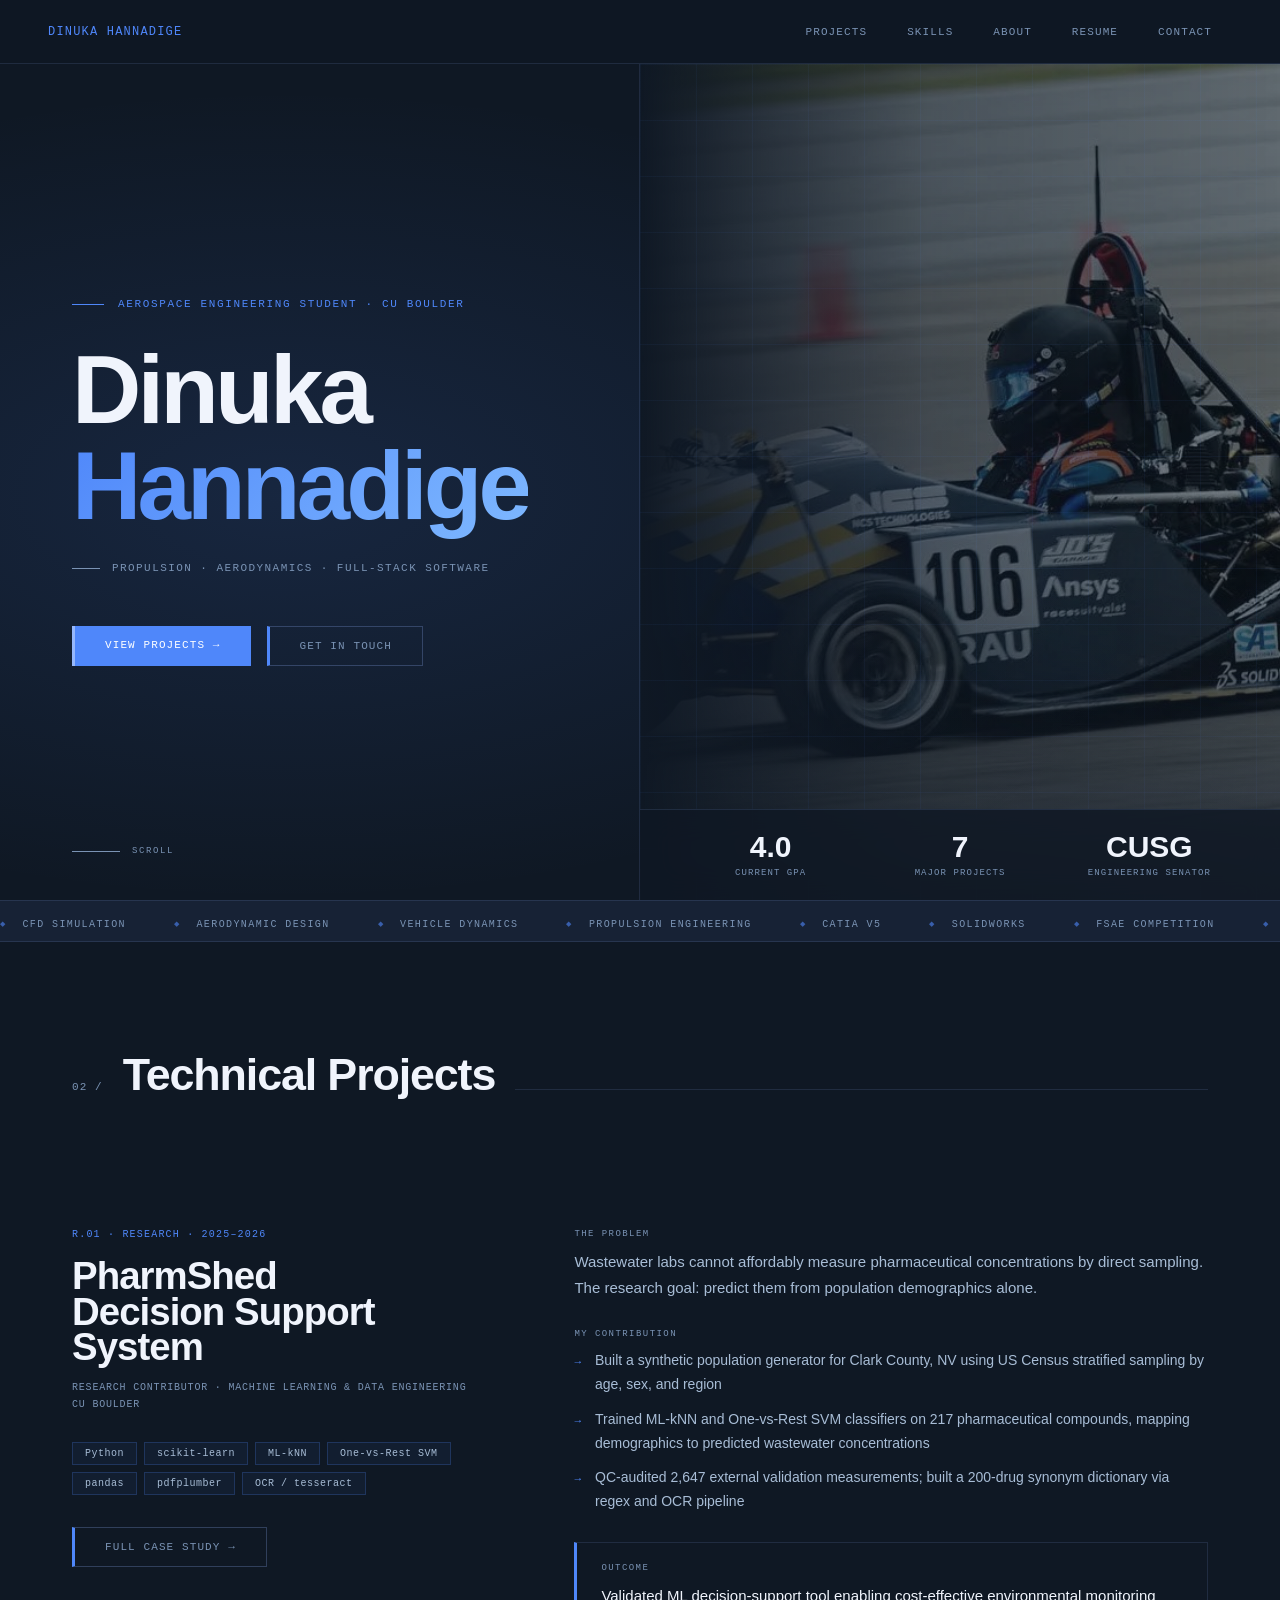
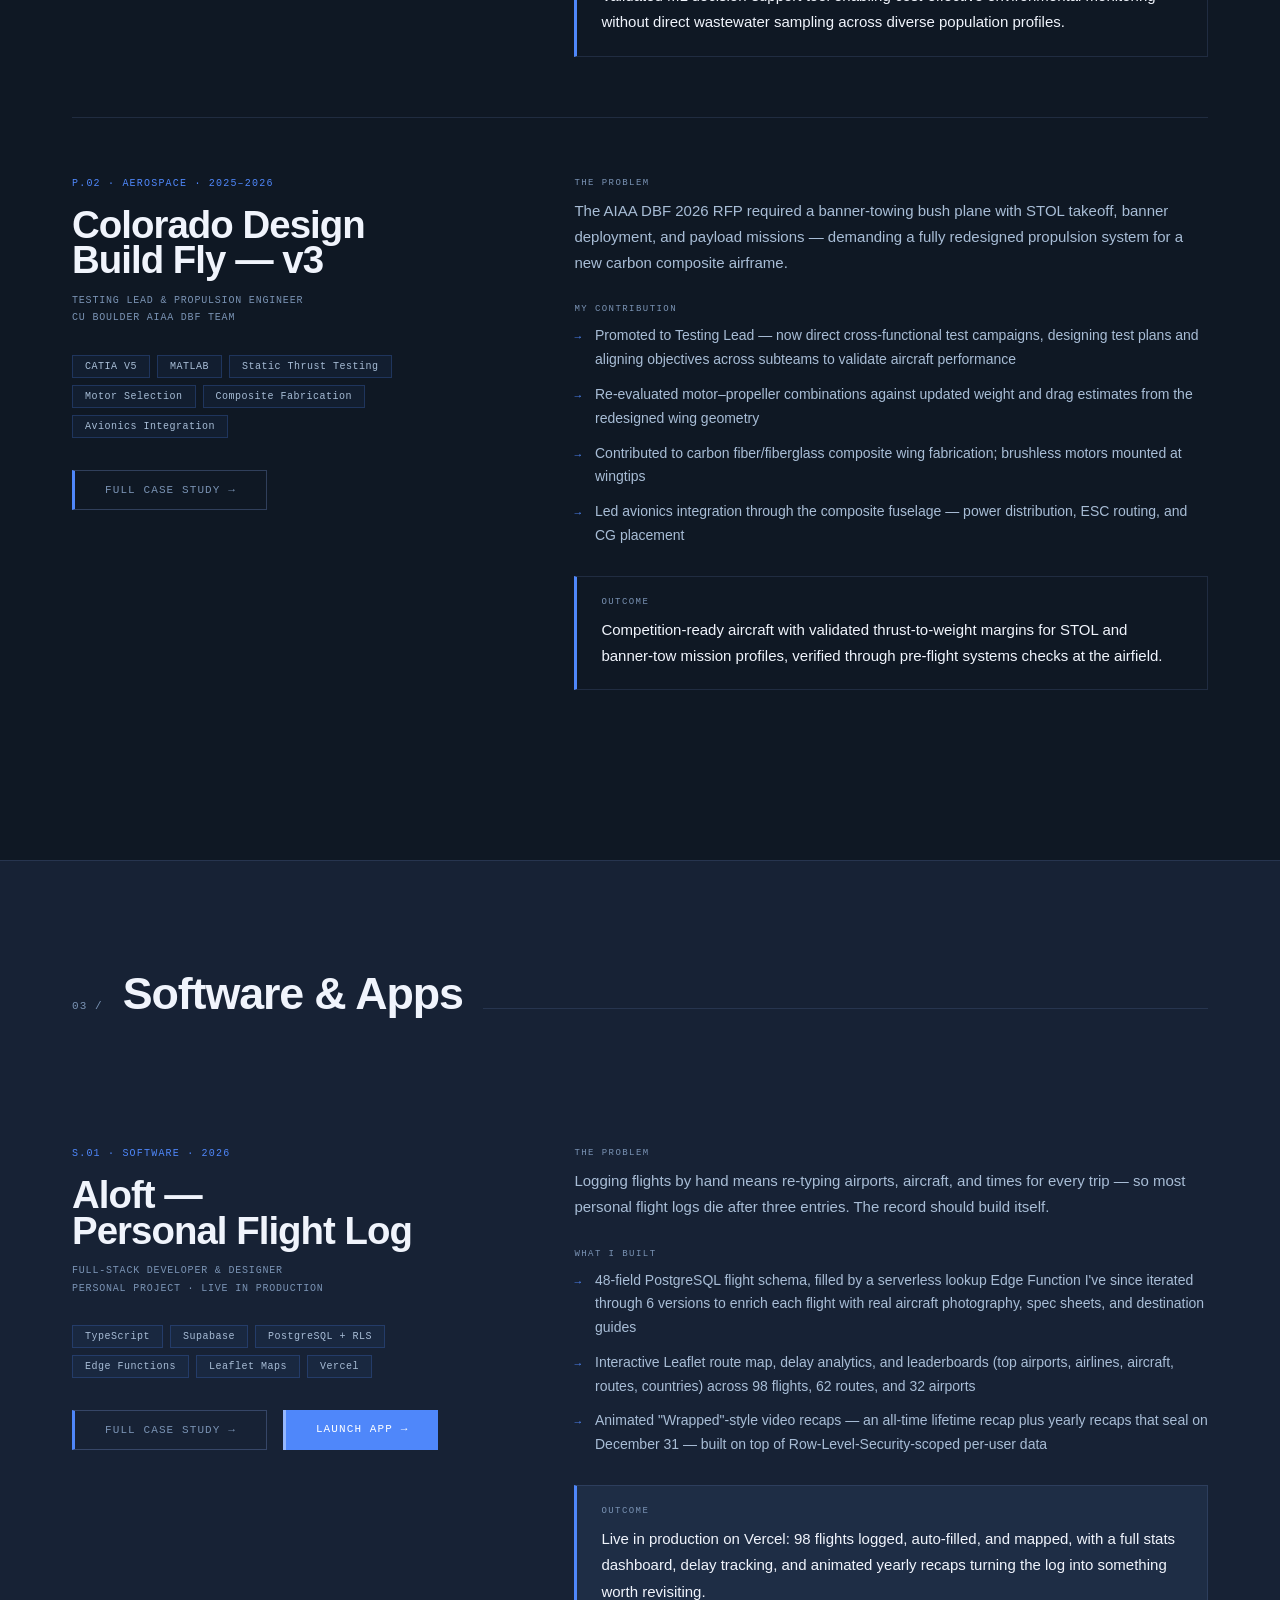
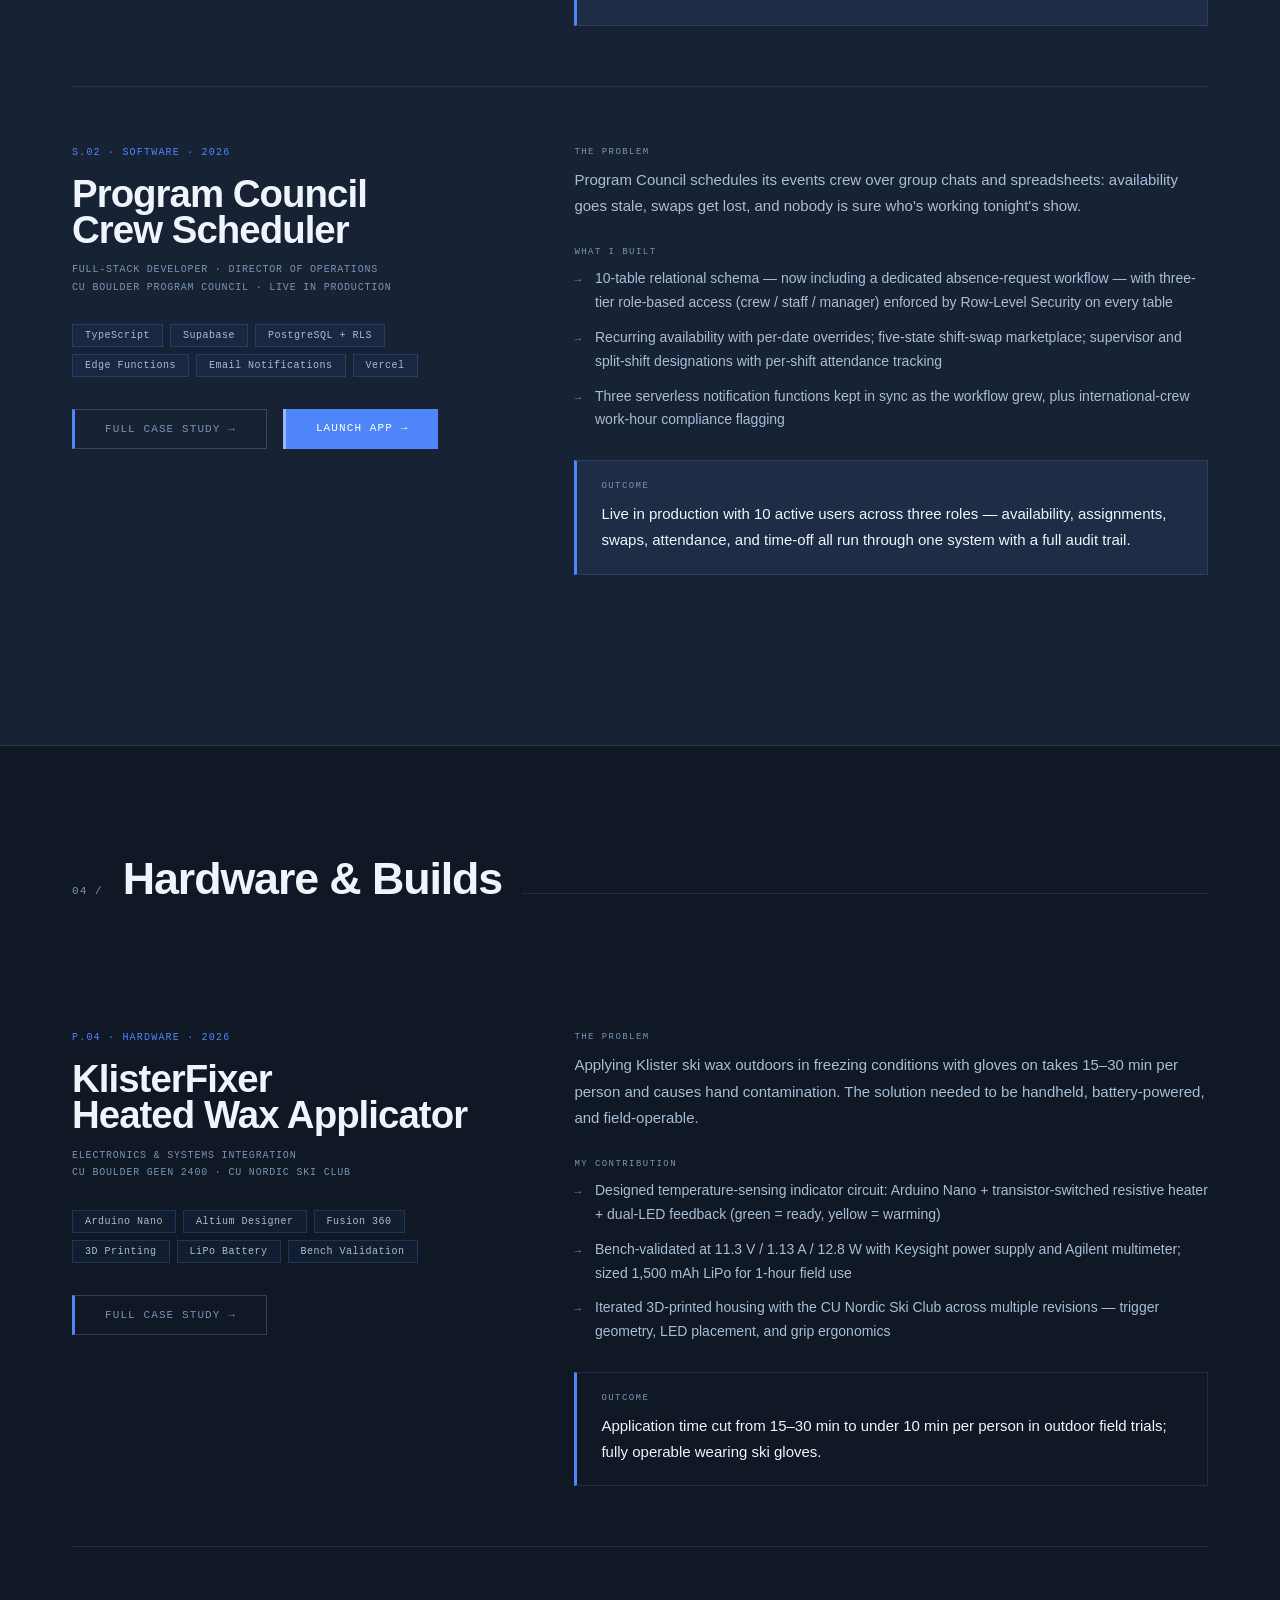
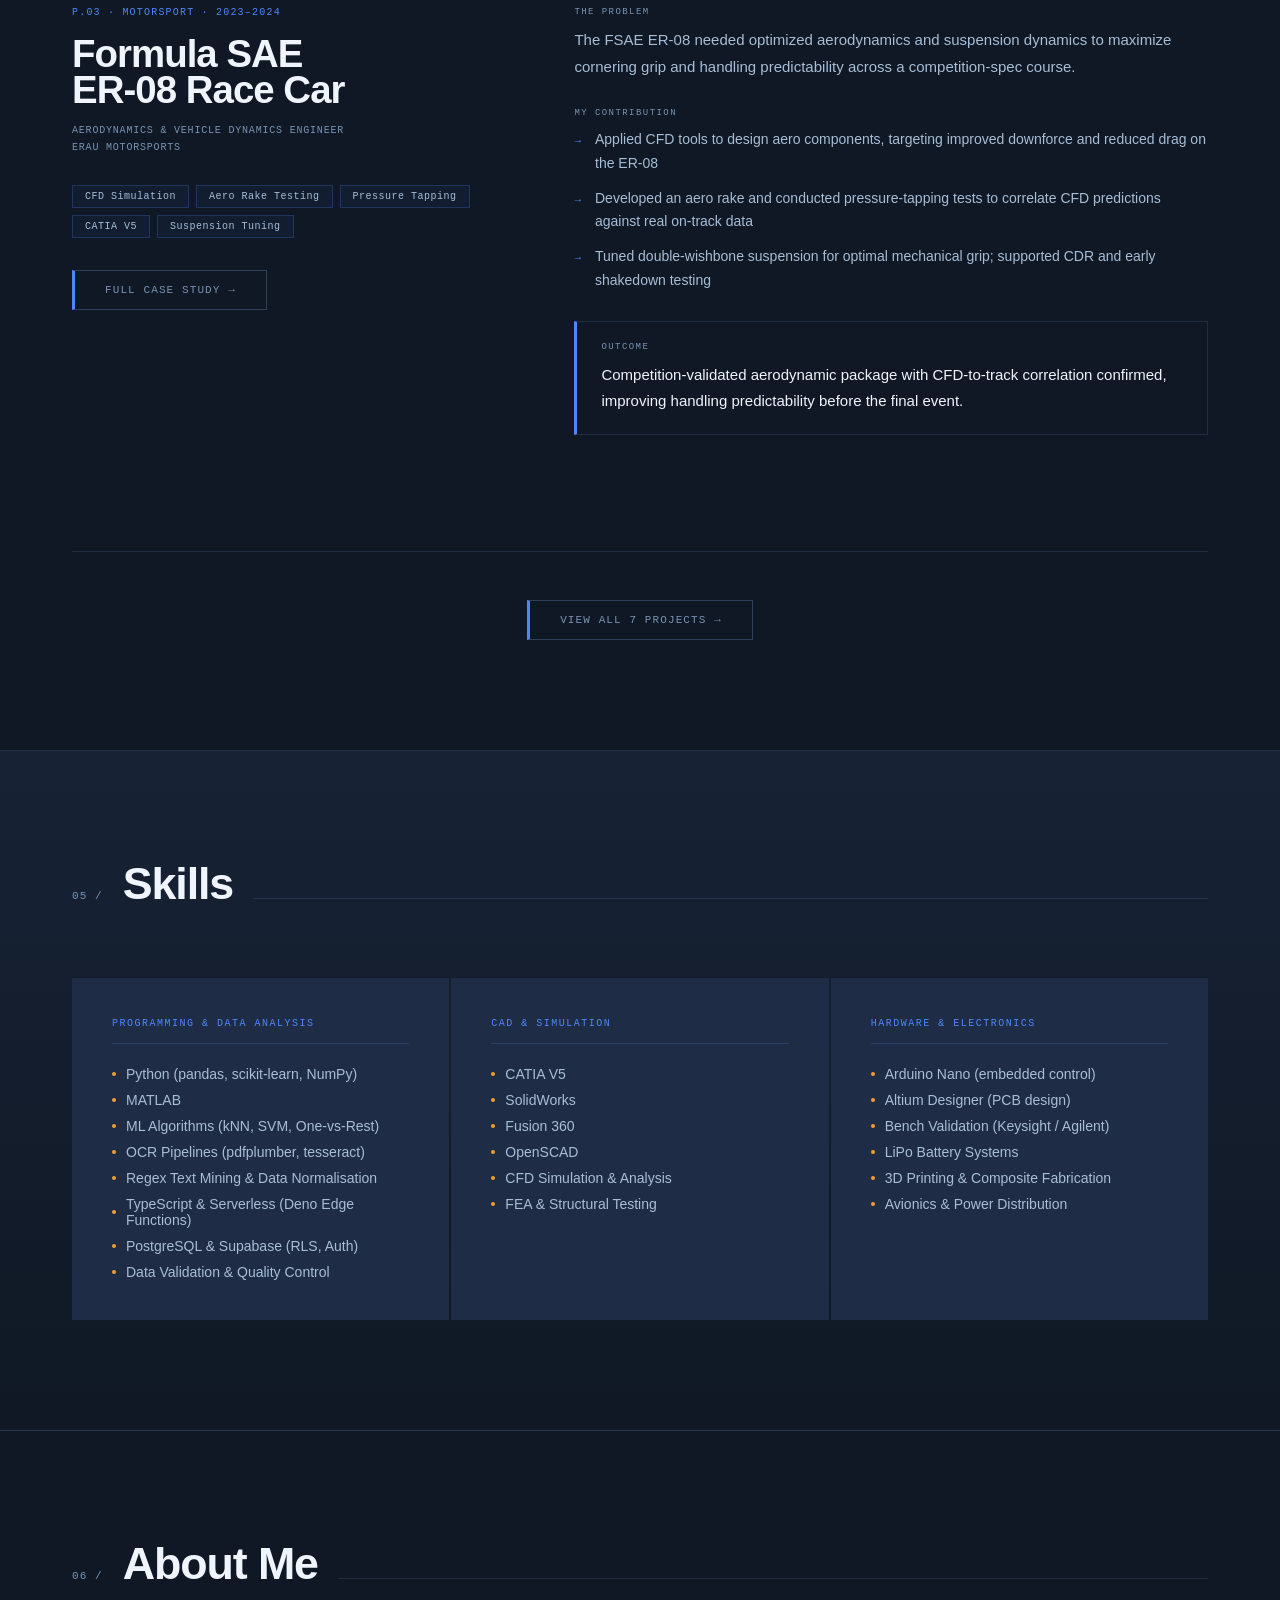
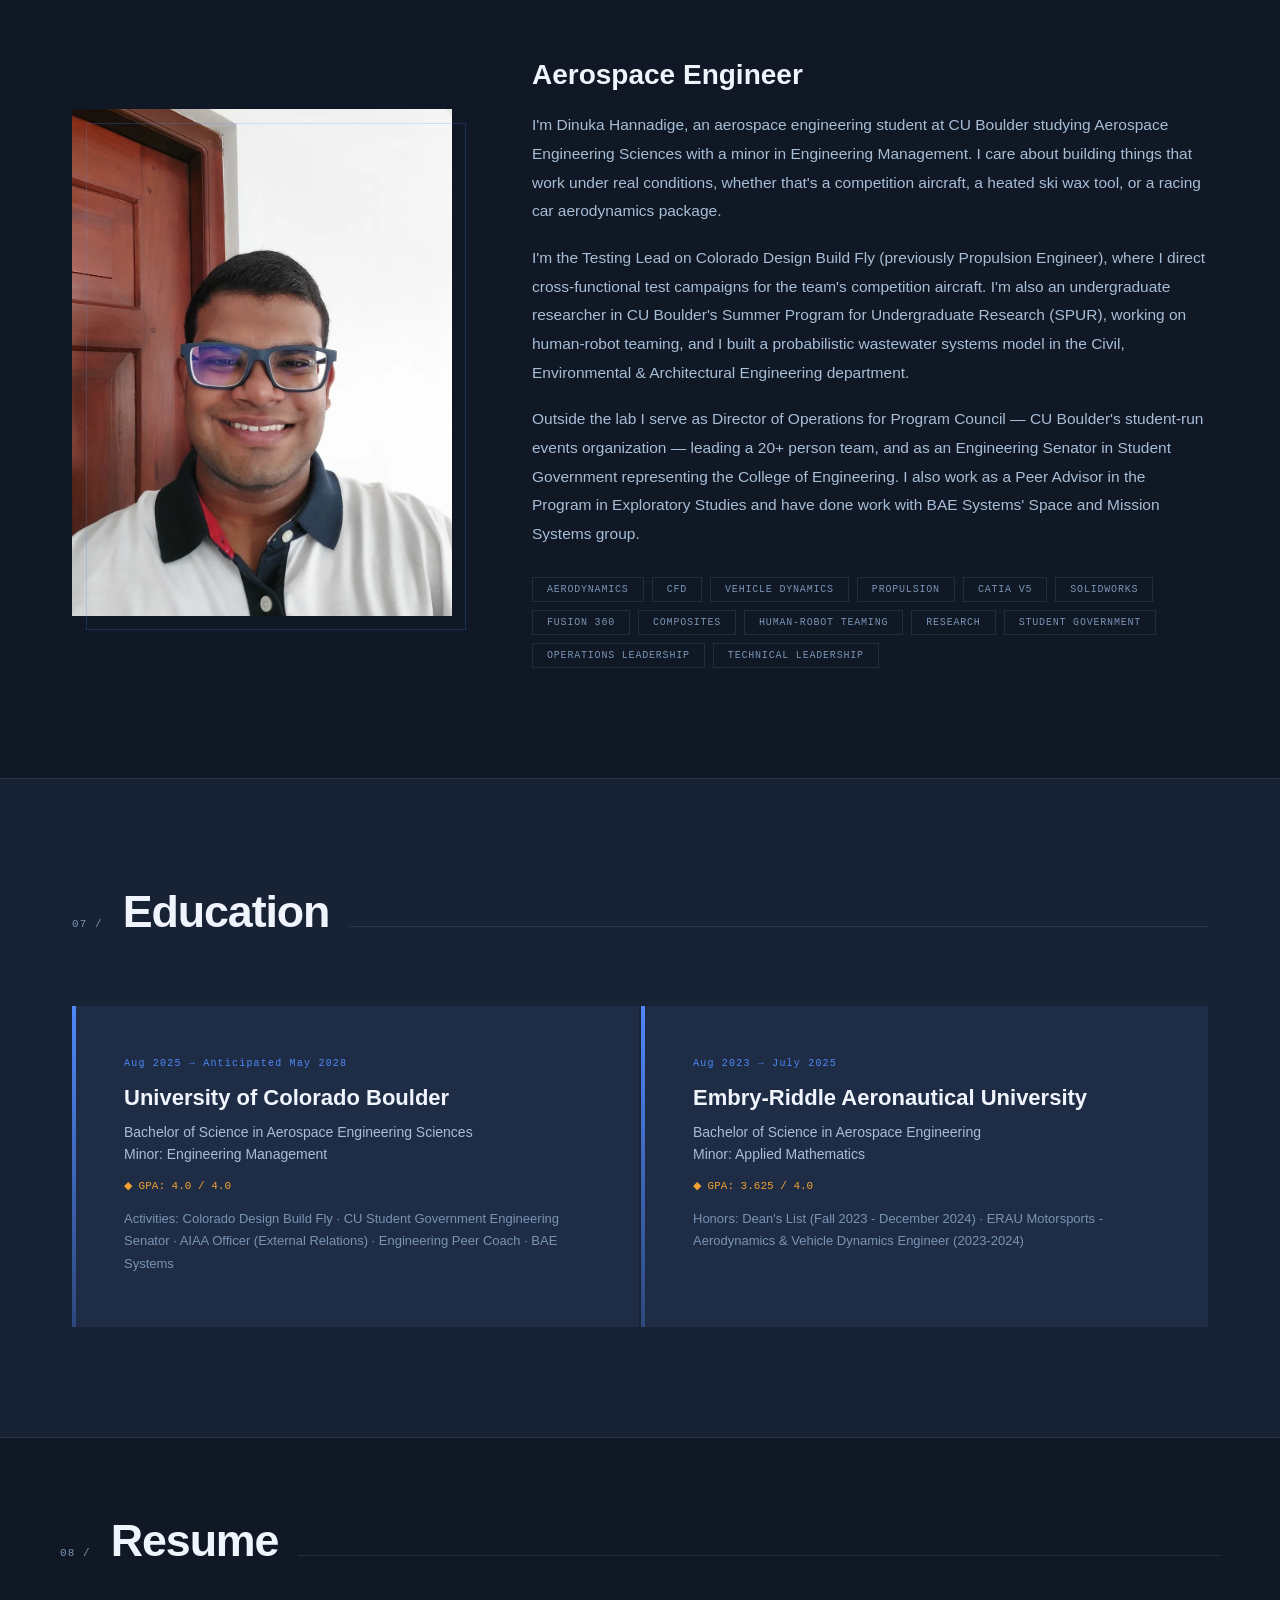
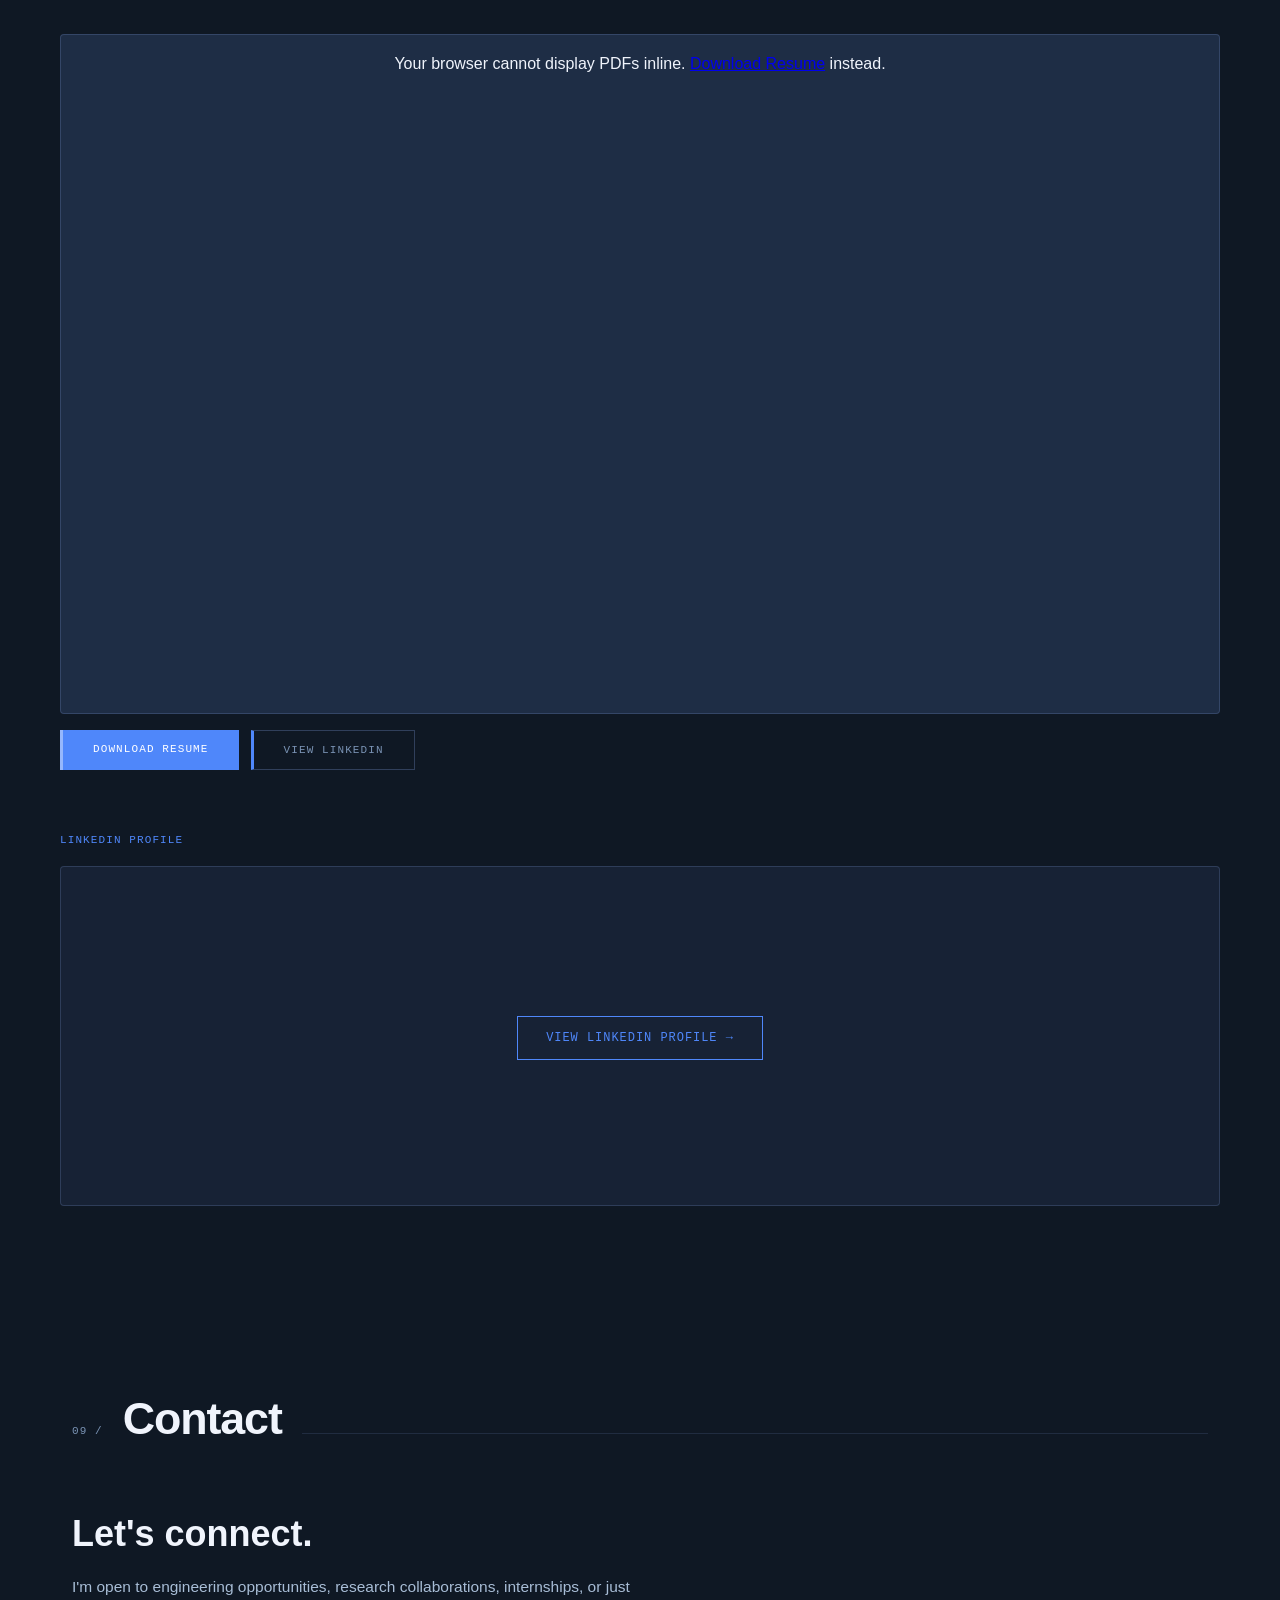
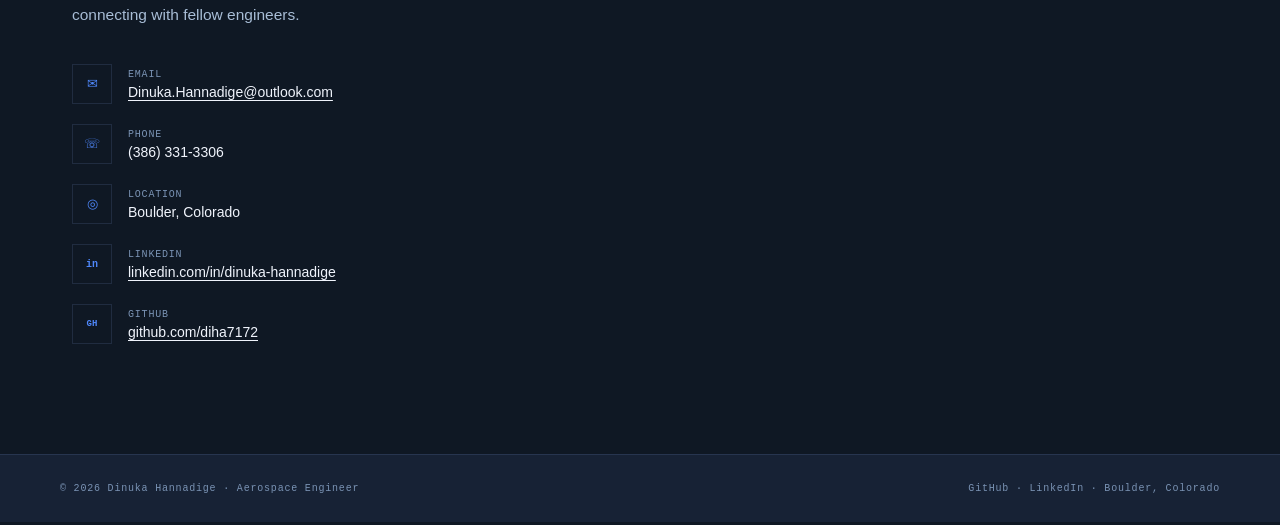
==== commit 9a28e019: "Fix the clipped hero "g" for real (cross-browser, incl. Safari) The previous fix used inline-block +" ====
--- a/index.html
+++ b/index.html
@@ -7,7 +7,7 @@
   <meta name="viewport" content="width=device-width, initial-scale=1.0">
   <title>Dinuka Hannadige - Aerospace Engineer</title>
   <link rel="preconnect" href="https://fonts.googleapis.com"><link href="https://fonts.googleapis.com/css2?family=Space+Mono:wght@400;700&family=Syne:wght@400;700;800&family=DM+Sans:wght@300;400&display=swap" rel="stylesheet">
-  <link rel="stylesheet" href="style.css?v=3">
+  <link rel="stylesheet" href="style.css?v=4">
   <script src="https://platform.linkedin.com/badges/js/profile.js" async defer></script>
 </head>
 <body>
--- a/style.css
+++ b/style.css
@@ -18,8 +18,10 @@
 .hero-left{display:flex;flex-direction:column;justify-content:center;padding:80px 64px 80px 72px;position:relative;z-index:2;border-right:1px solid var(--border)}
 .hero-tag{font-family:"Space Mono",monospace;font-size:11px;color:var(--accent);letter-spacing:.15em;text-transform:uppercase;margin-bottom:32px;display:flex;align-items:center;gap:14px;opacity:0;animation:fadeUp .7s .1s ease both}
 .hero-tag::before{content:"";display:block;width:32px;height:1px;background:var(--accent)}
-.hero-name{font-family:"Syne",sans-serif;font-size:clamp(64px,7.5vw,118px);font-weight:800;line-height:.92;letter-spacing:-.04em;margin-bottom:28px;opacity:0;animation:fadeUp .7s .2s ease both;color:var(--text)}
-.hero-name .blue{background:linear-gradient(135deg,var(--accent) 0%,#7eb8ff 100%);-webkit-background-clip:text;-webkit-text-fill-color:transparent;background-clip:text;display:inline-block;padding-bottom:.14em;margin-bottom:-.14em}
+.hero-name{font-family:"Syne",sans-serif;font-size:clamp(64px,7.5vw,118px);font-weight:800;line-height:1;letter-spacing:-.04em;margin-bottom:28px;opacity:0;animation:fadeUp .7s .2s ease both;color:var(--text)}
+/* line-height:1 keeps the "g" descender inside the line box so -webkit-background-clip:text
+   never crops it — the cross-browser-safe fix (Safari ignores padding on clipped text) */
+.hero-name .blue{background:linear-gradient(135deg,var(--accent) 0%,#7eb8ff 100%);-webkit-background-clip:text;-webkit-text-fill-color:transparent;background-clip:text}
 .hero-tagline{font-family:"Space Mono",monospace;font-size:11px;letter-spacing:.13em;text-transform:uppercase;color:var(--muted);margin-bottom:52px;opacity:0;animation:fadeUp .7s .35s ease both;display:flex;align-items:center;gap:12px}
 .hero-tagline::before{content:"";display:block;width:28px;height:1px;background:var(--muted)}
 .hero-ctas{display:flex;gap:16px;flex-wrap:wrap;opacity:0;animation:fadeUp .7s .5s ease both}
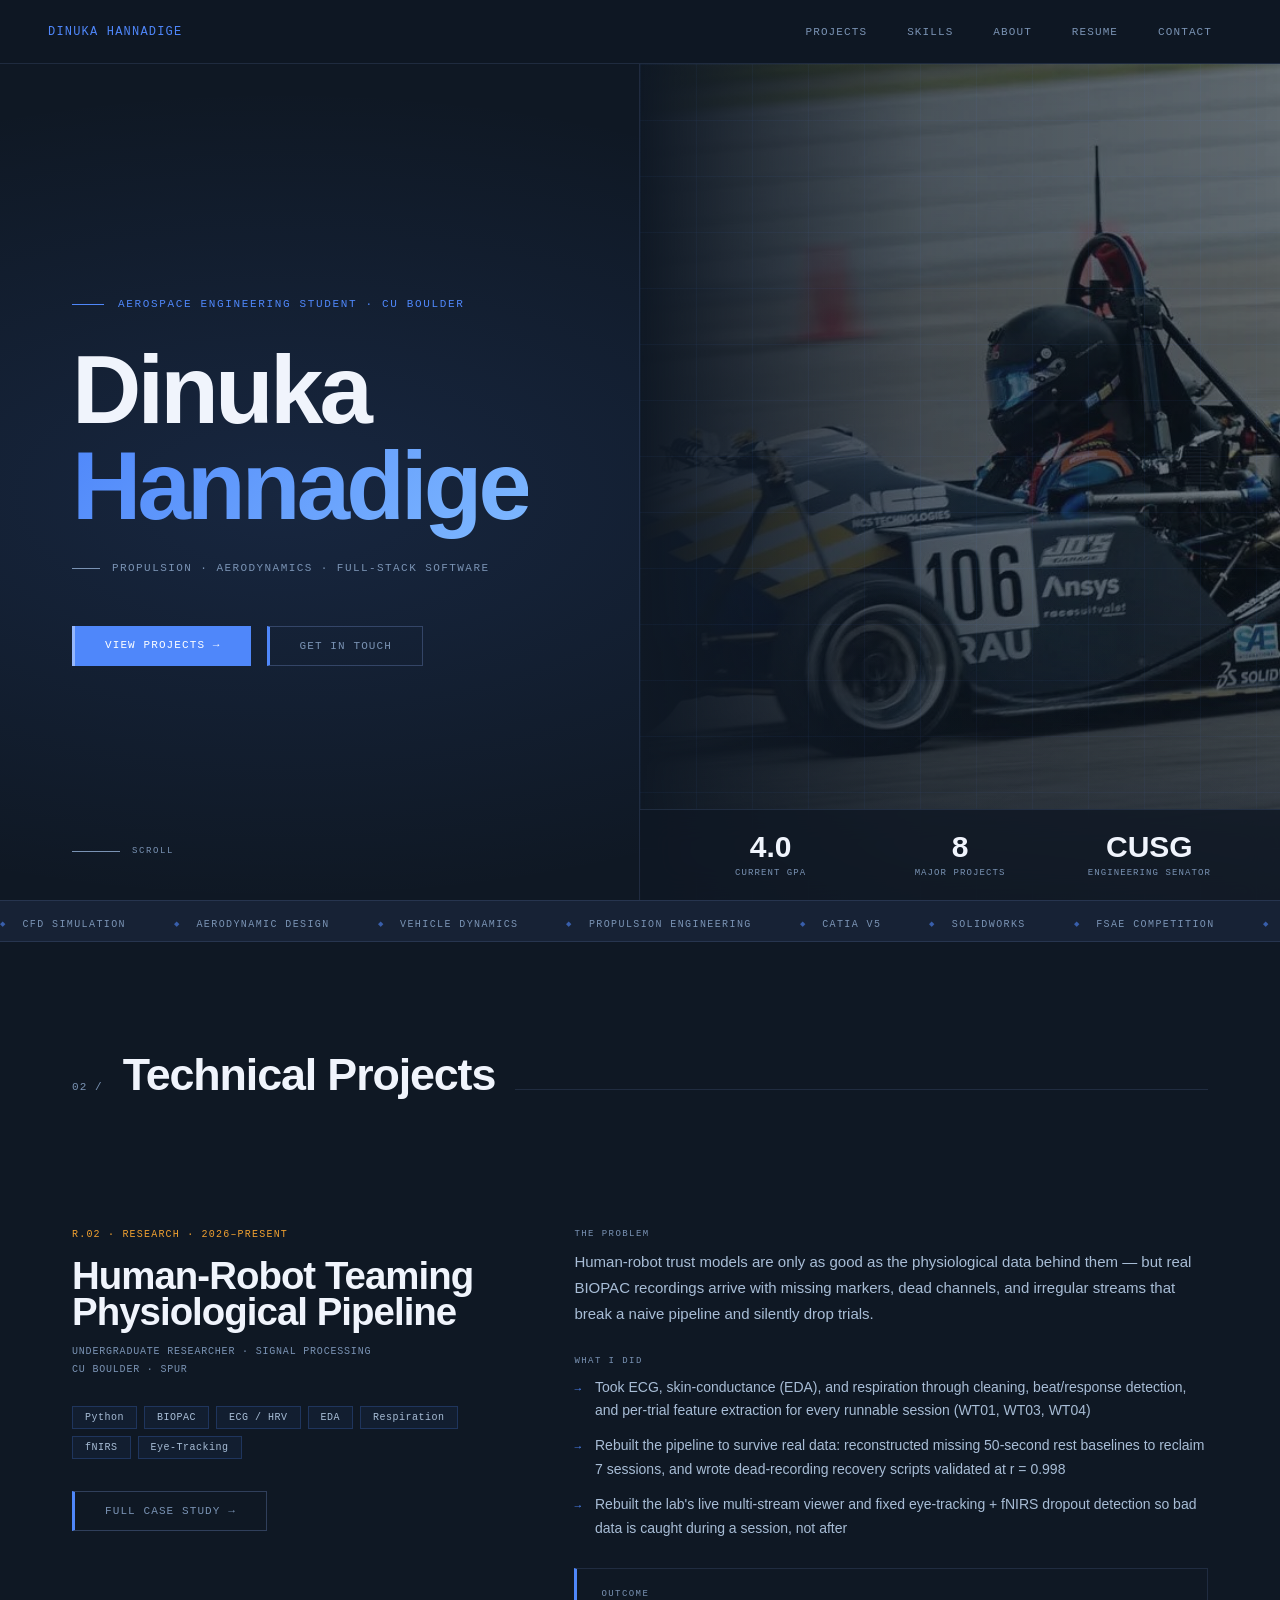
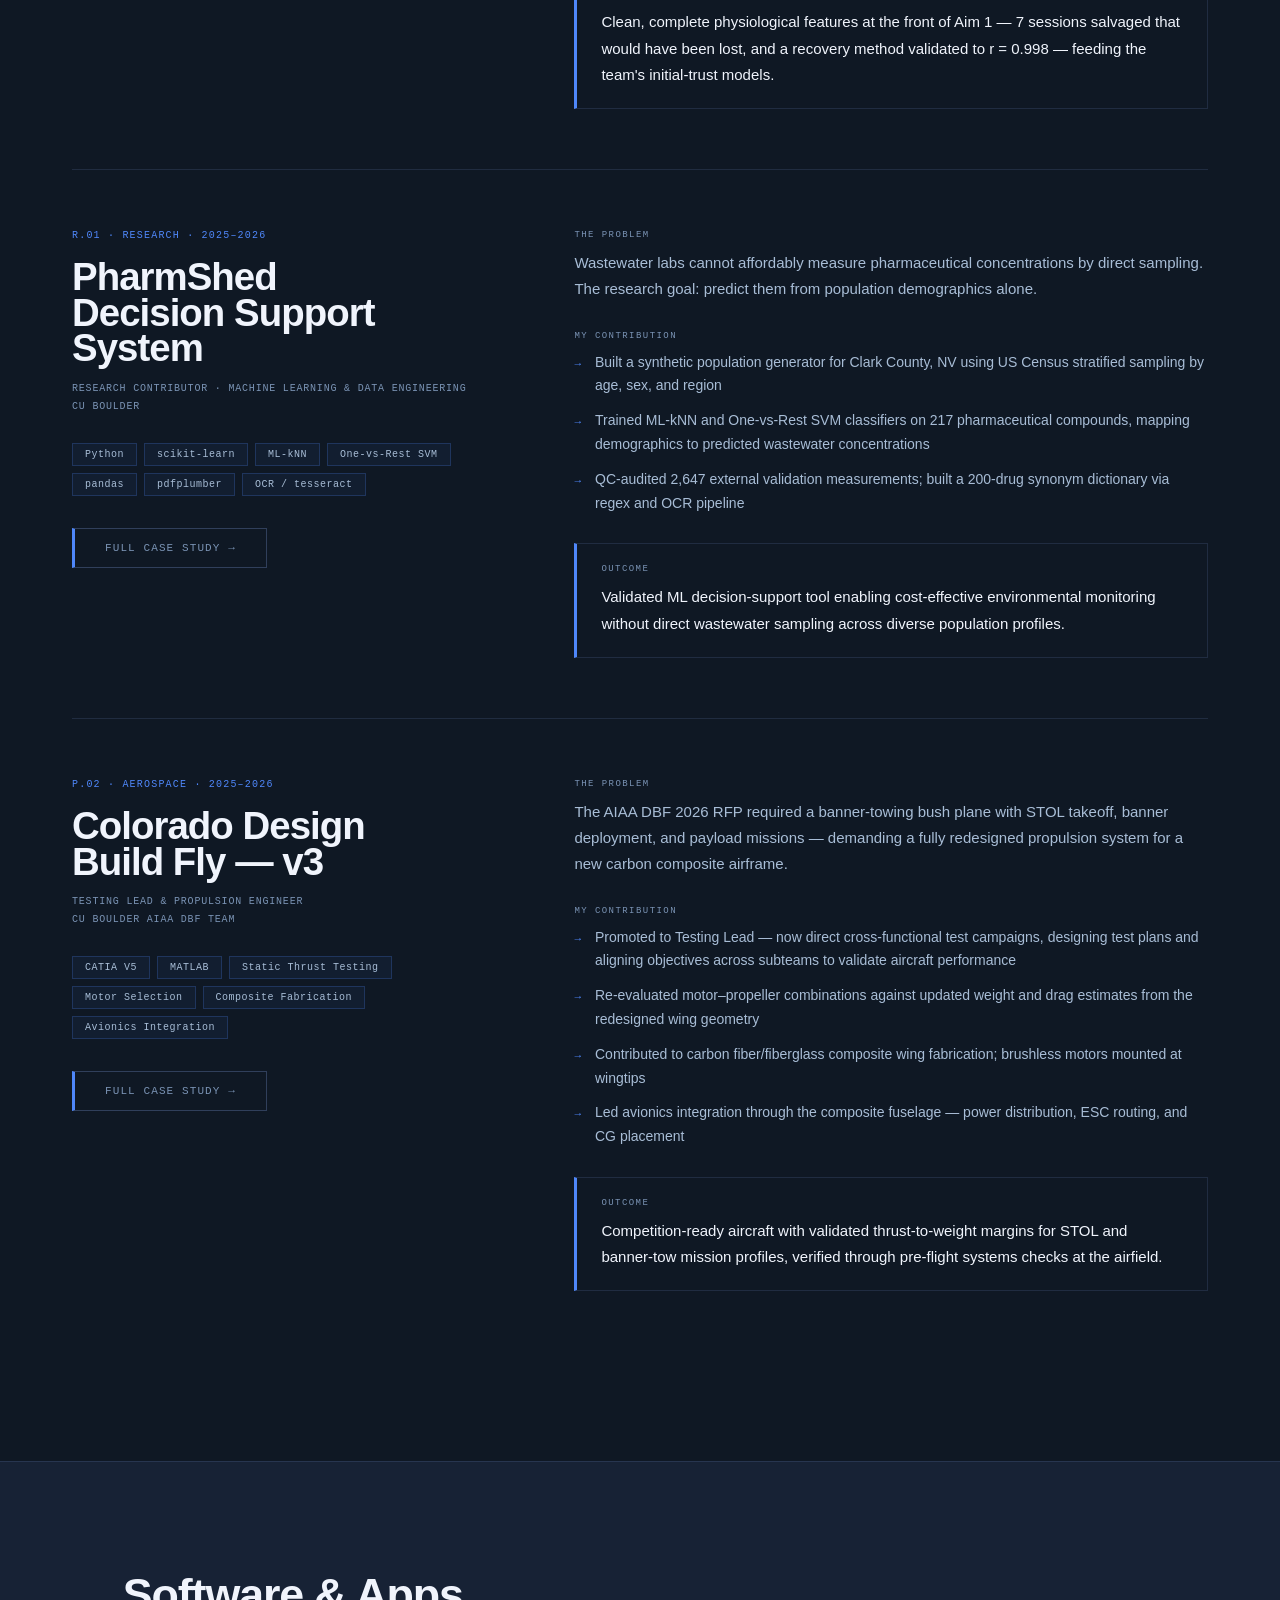
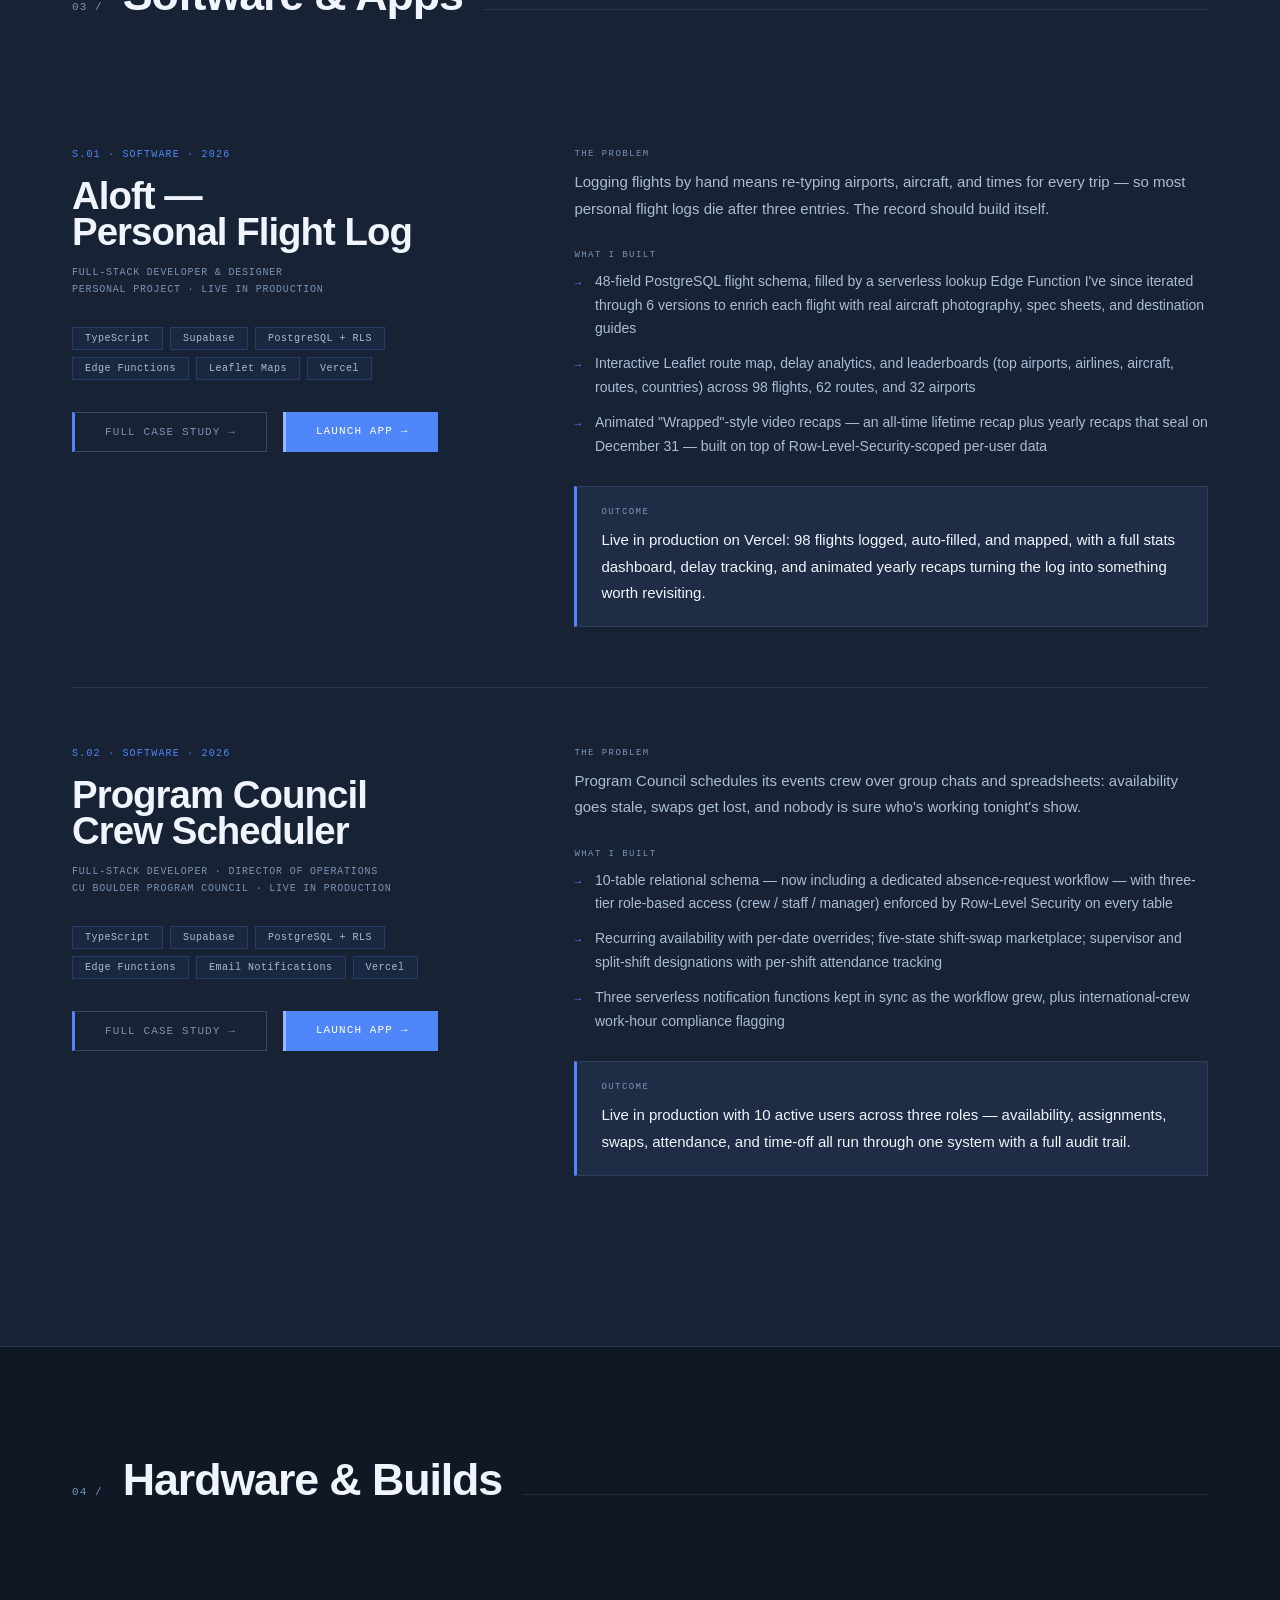
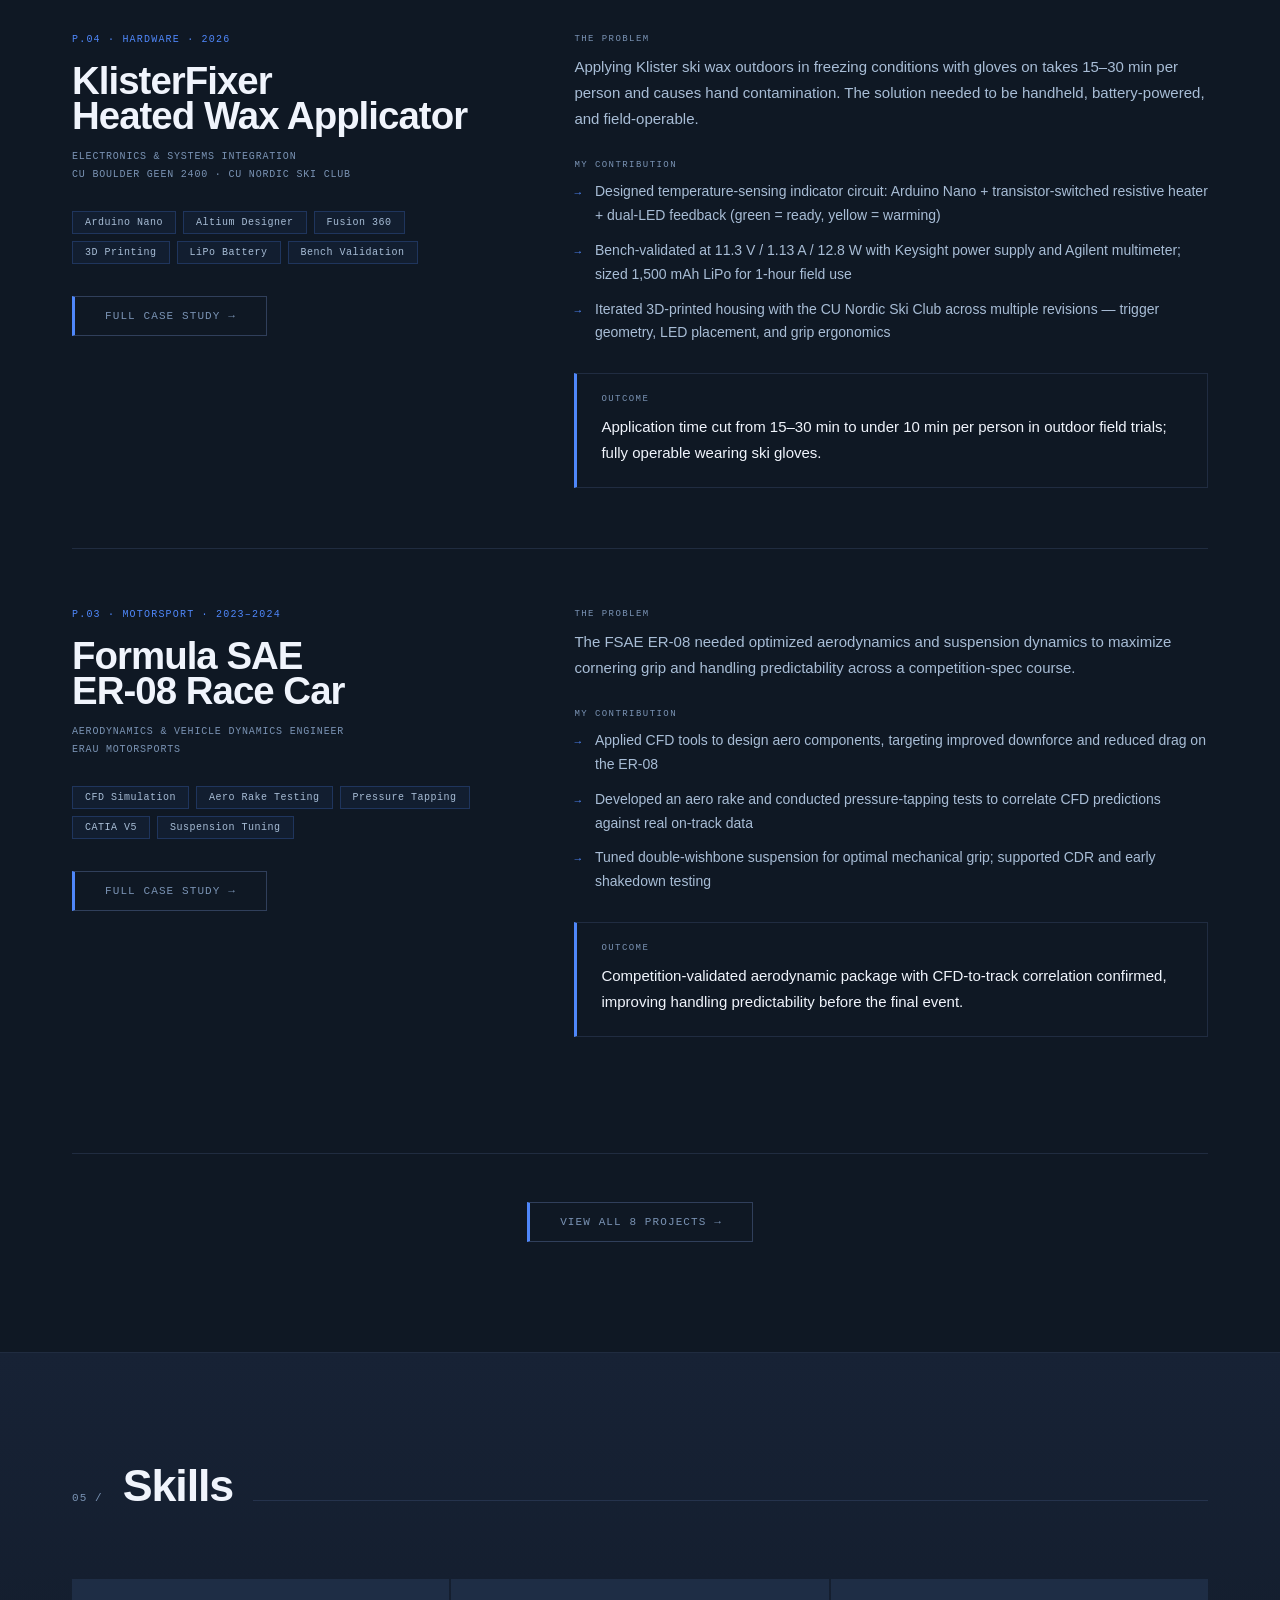
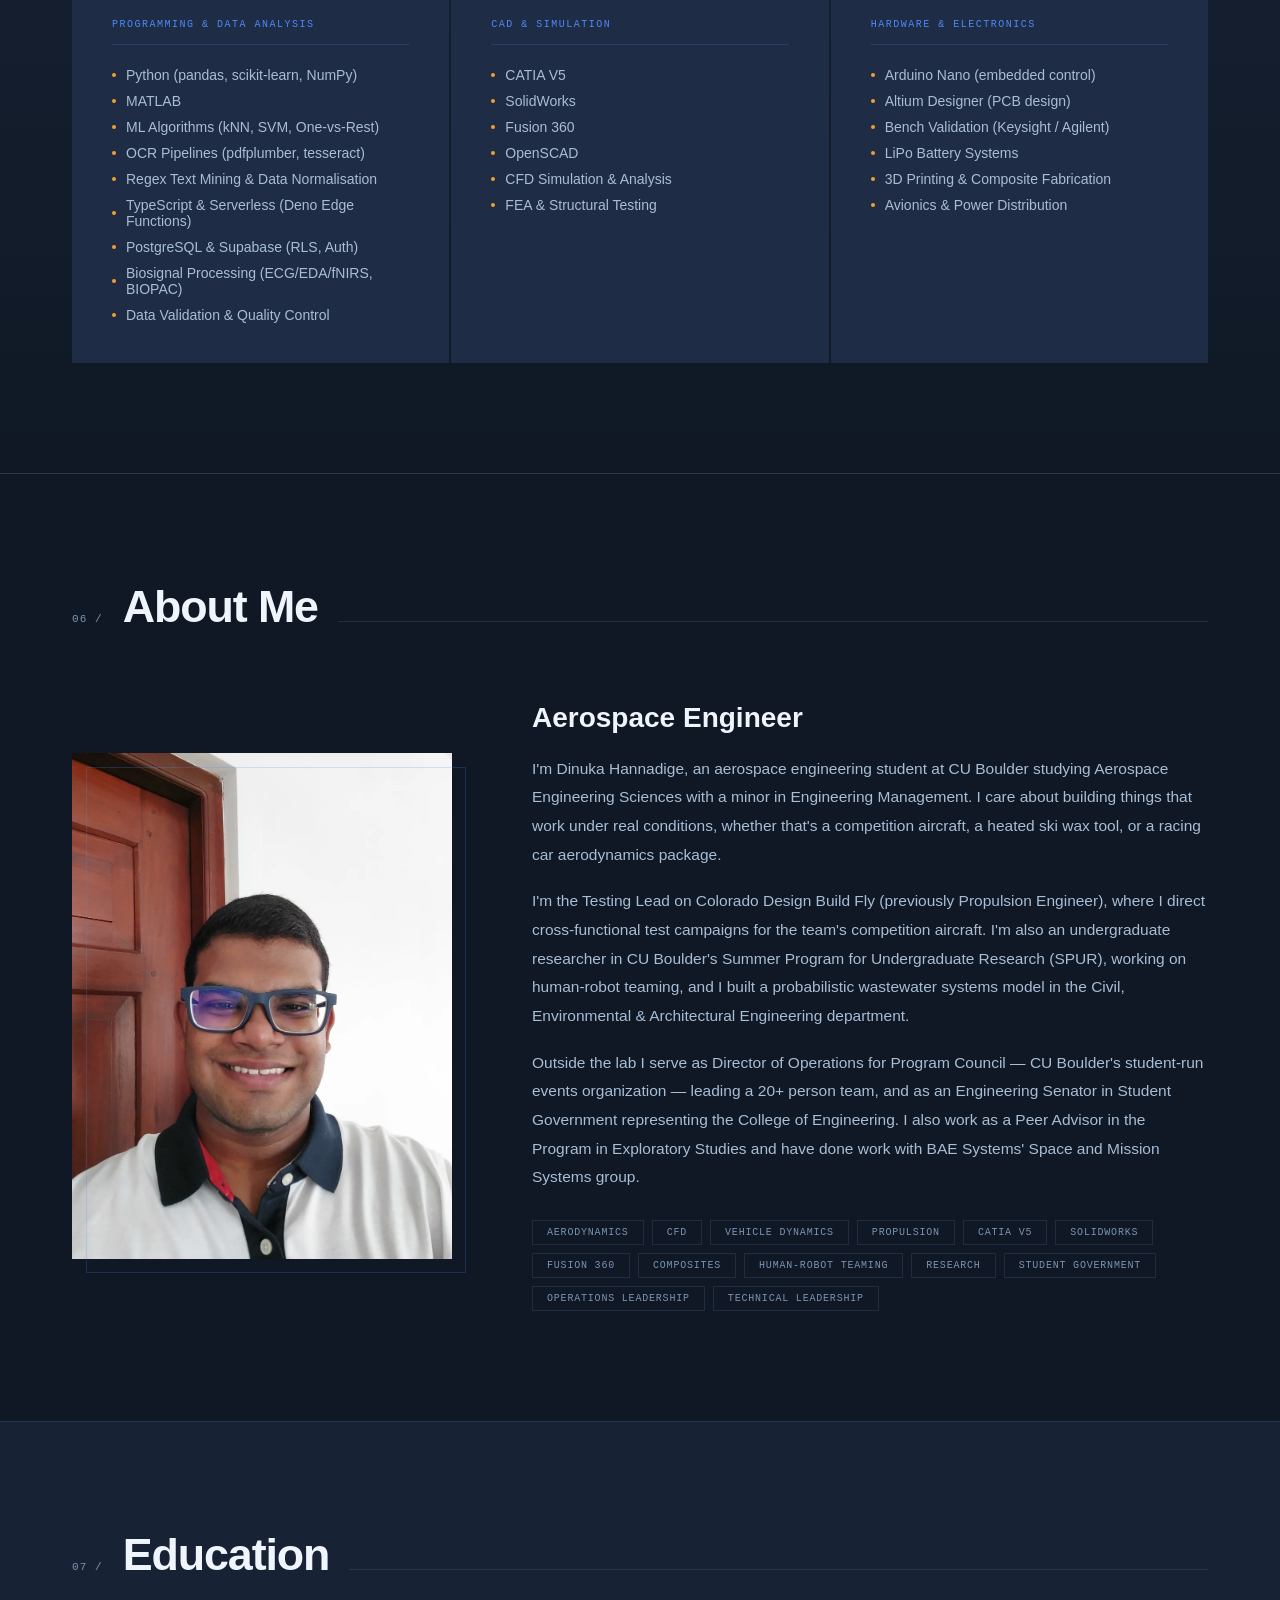
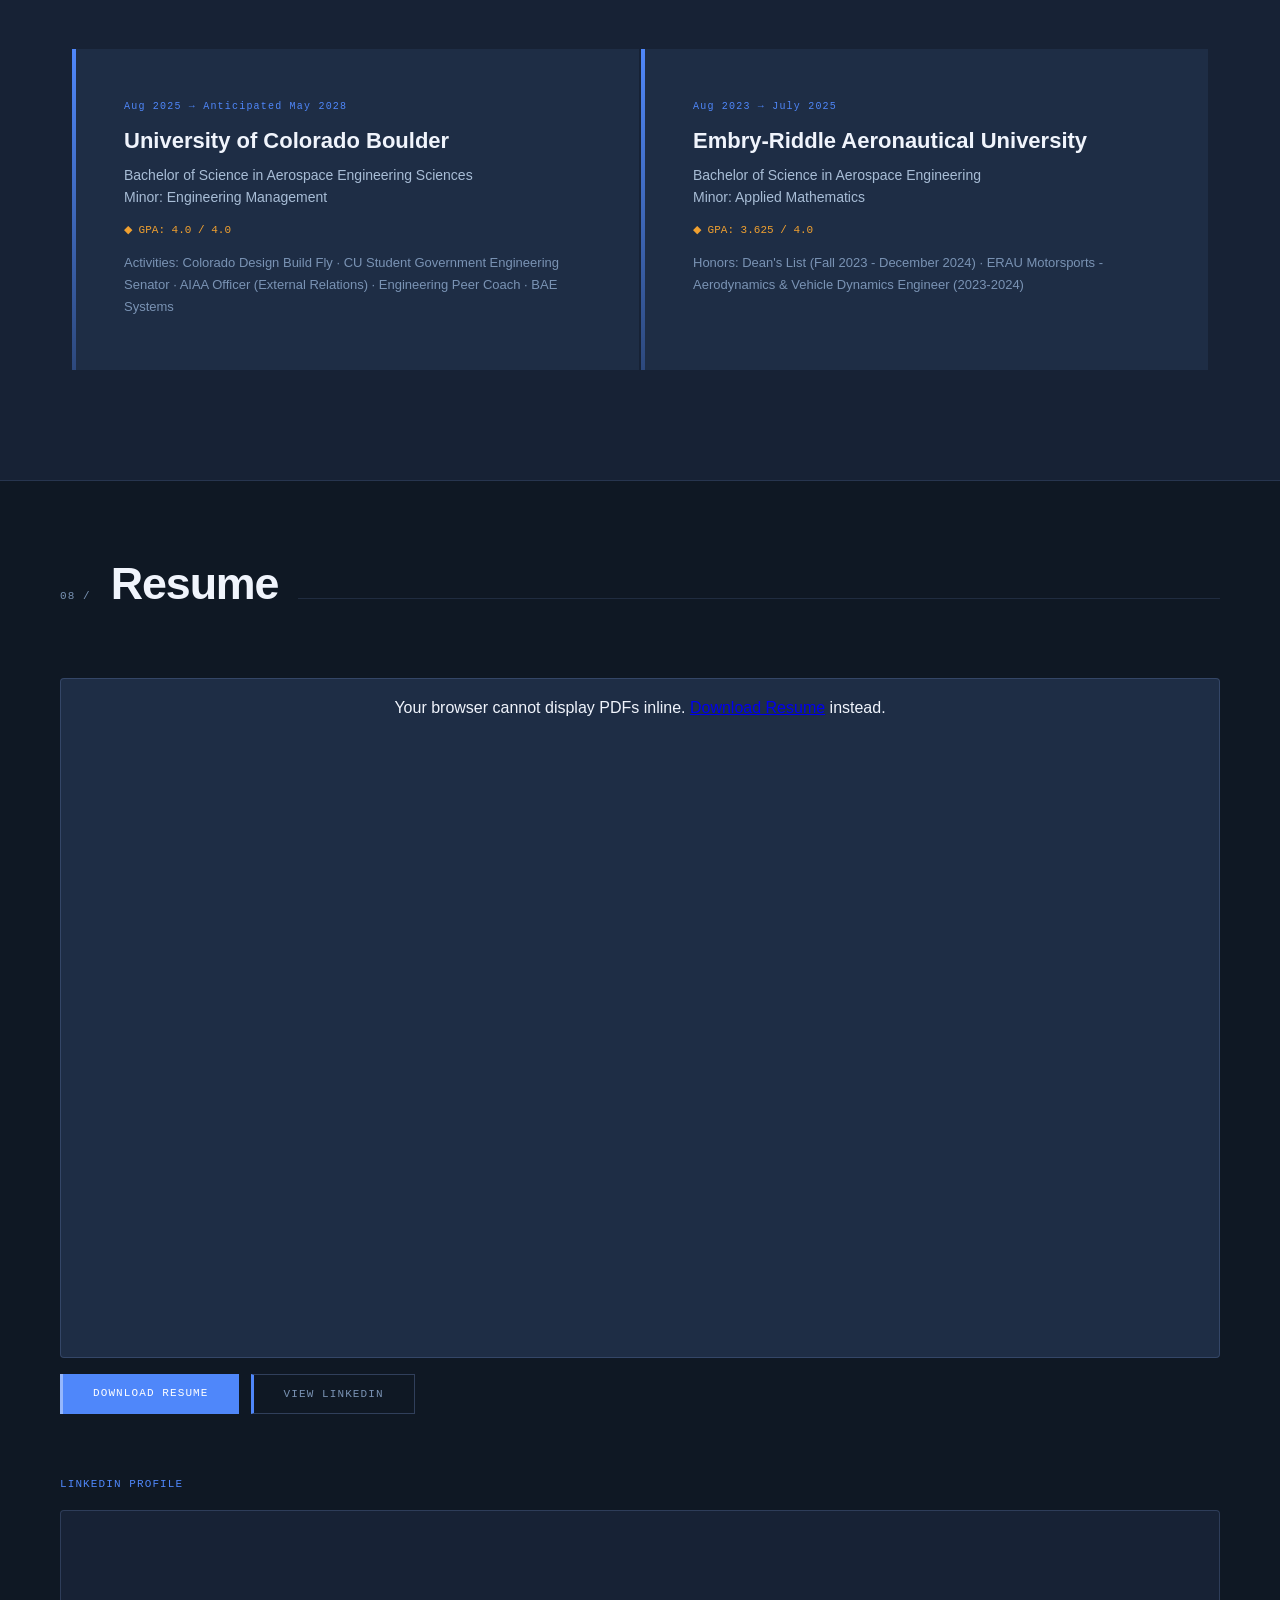
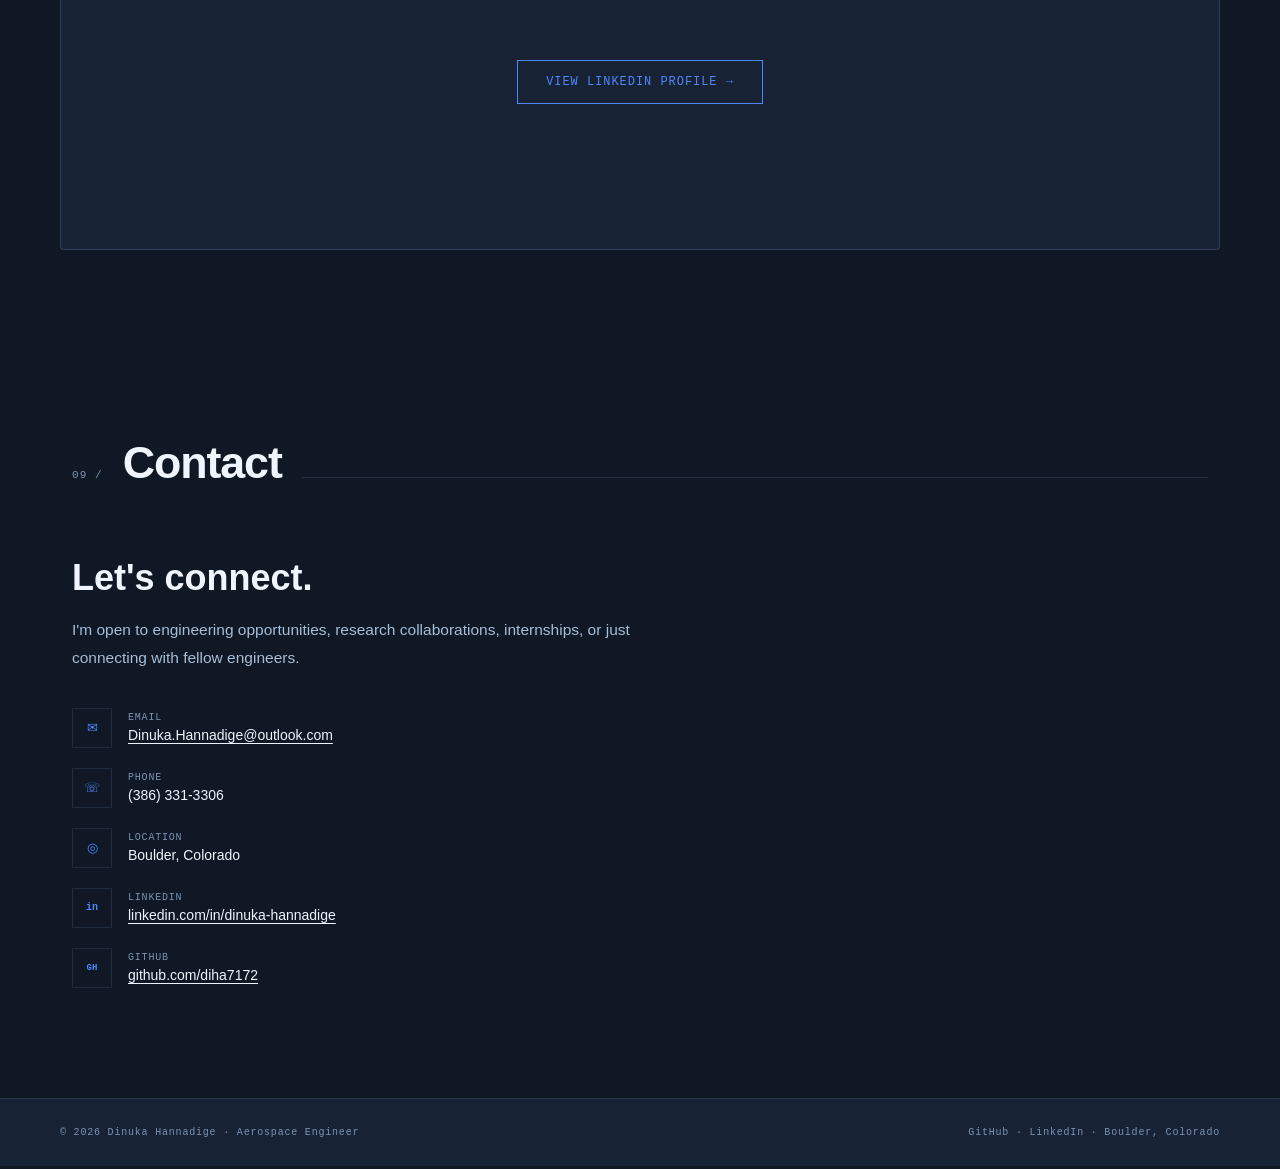
==== commit c6ce92e2: "Add Human-Robot Teaming (SPUR) research project New R.02 case study for the SPUR human-robot teaming" ====
--- a/index.html
+++ b/index.html
@@ -7,7 +7,7 @@
   <meta name="viewport" content="width=device-width, initial-scale=1.0">
   <title>Dinuka Hannadige - Aerospace Engineer</title>
   <link rel="preconnect" href="https://fonts.googleapis.com"><link href="https://fonts.googleapis.com/css2?family=Space+Mono:wght@400;700&family=Syne:wght@400;700;800&family=DM+Sans:wght@300;400&display=swap" rel="stylesheet">
-  <link rel="stylesheet" href="style.css?v=4">
+  <link rel="stylesheet" href="style.css?v=5">
   <script src="https://platform.linkedin.com/badges/js/profile.js" async defer></script>
 </head>
 <body>
@@ -34,20 +34,50 @@
     <img class="hero-bg" src="[data-uri]" alt="ERAU ER-08 Formula SAE race car competing on track">
     <div class="hero-stats">
       <div><div class="stat-num">4.0</div><div class="stat-label">Current GPA</div></div>
-      <div><div class="stat-num">7</div><div class="stat-label">Major Projects</div></div>
+      <div><div class="stat-num">8</div><div class="stat-label">Major Projects</div></div>
       <div><div class="stat-num">CUSG</div><div class="stat-label">Engineering Senator</div></div>
     </div>
   </div>
 </div>
 <div class="ticker"><div class="ticker-inner">
-  <span class="ticker-item">CFD Simulation</span><span class="ticker-item">Aerodynamic Design</span><span class="ticker-item">Vehicle Dynamics</span><span class="ticker-item">Propulsion Engineering</span><span class="ticker-item">CATIA V5</span><span class="ticker-item">SolidWorks</span><span class="ticker-item">FSAE Competition</span><span class="ticker-item">AIAA Design Build Fly</span><span class="ticker-item">Structural Testing</span><span class="ticker-item">Systems Integration</span><span class="ticker-item">Full-Stack Development</span><span class="ticker-item">TypeScript &amp; Supabase</span>
-  <span class="ticker-item">CFD Simulation</span><span class="ticker-item">Aerodynamic Design</span><span class="ticker-item">Vehicle Dynamics</span><span class="ticker-item">Propulsion Engineering</span><span class="ticker-item">CATIA V5</span><span class="ticker-item">SolidWorks</span><span class="ticker-item">FSAE Competition</span><span class="ticker-item">AIAA Design Build Fly</span><span class="ticker-item">Structural Testing</span><span class="ticker-item">Systems Integration</span><span class="ticker-item">Full-Stack Development</span><span class="ticker-item">TypeScript &amp; Supabase</span>
+  <span class="ticker-item">CFD Simulation</span><span class="ticker-item">Aerodynamic Design</span><span class="ticker-item">Vehicle Dynamics</span><span class="ticker-item">Propulsion Engineering</span><span class="ticker-item">CATIA V5</span><span class="ticker-item">SolidWorks</span><span class="ticker-item">FSAE Competition</span><span class="ticker-item">AIAA Design Build Fly</span><span class="ticker-item">Structural Testing</span><span class="ticker-item">Systems Integration</span><span class="ticker-item">Full-Stack Development</span><span class="ticker-item">TypeScript &amp; Supabase</span><span class="ticker-item">Physiological Signal Processing</span><span class="ticker-item">BIOPAC &amp; fNIRS</span>
+  <span class="ticker-item">CFD Simulation</span><span class="ticker-item">Aerodynamic Design</span><span class="ticker-item">Vehicle Dynamics</span><span class="ticker-item">Propulsion Engineering</span><span class="ticker-item">CATIA V5</span><span class="ticker-item">SolidWorks</span><span class="ticker-item">FSAE Competition</span><span class="ticker-item">AIAA Design Build Fly</span><span class="ticker-item">Structural Testing</span><span class="ticker-item">Systems Integration</span><span class="ticker-item">Full-Stack Development</span><span class="ticker-item">TypeScript &amp; Supabase</span><span class="ticker-item">Physiological Signal Processing</span><span class="ticker-item">BIOPAC &amp; fNIRS</span>
 </div></div>
 <section class="feat-projects-section" id="projects">
   <div class="section-header">
     <span class="section-num">02 /</span>
     <h2 class="section-title">Technical Projects</h2>
     <div class="section-line"></div>
+  </div>
+
+  <div class="feat-entry">
+    <div class="feat-entry-left">
+      <div class="feat-num" style="color:var(--accent2)">R.02 &middot; Research &middot; 2026&ndash;Present</div>
+      <h3 class="feat-entry-title">Human-Robot Teaming<br>Physiological Pipeline</h3>
+      <div class="feat-entry-role">Undergraduate Researcher &middot; Signal Processing<br>CU Boulder &middot; SPUR</div>
+      <div class="feat-stack">
+        <span class="chip">Python</span><span class="chip">BIOPAC</span><span class="chip">ECG / HRV</span><span class="chip">EDA</span><span class="chip">Respiration</span><span class="chip">fNIRS</span><span class="chip">Eye-Tracking</span>
+      </div>
+      <a href="projects/human-robot-teaming.html" class="btn btn-outline feat-cta-btn">Full Case Study &rarr;</a>
+    </div>
+    <div class="feat-entry-right">
+      <div class="feat-block">
+        <div class="feat-label">The Problem</div>
+        <p>Human-robot trust models are only as good as the physiological data behind them &mdash; but real BIOPAC recordings arrive with missing markers, dead channels, and irregular streams that break a naive pipeline and silently drop trials.</p>
+      </div>
+      <div class="feat-block">
+        <div class="feat-label">What I Did</div>
+        <ul class="feat-list">
+          <li>Took ECG, skin-conductance (EDA), and respiration through cleaning, beat/response detection, and per-trial feature extraction for every runnable session (WT01, WT03, WT04)</li>
+          <li>Rebuilt the pipeline to survive real data: reconstructed missing 50-second rest baselines to reclaim 7 sessions, and wrote dead-recording recovery scripts validated at r&nbsp;=&nbsp;0.998</li>
+          <li>Rebuilt the lab's live multi-stream viewer and fixed eye-tracking + fNIRS dropout detection so bad data is caught during a session, not after</li>
+        </ul>
+      </div>
+      <div class="feat-block feat-outcome">
+        <div class="feat-label">Outcome</div>
+        <p>Clean, complete physiological features at the front of Aim 1 &mdash; 7 sessions salvaged that would have been lost, and a recovery method validated to r&nbsp;=&nbsp;0.998 &mdash; feeding the team's initial-trust models.</p>
+      </div>
+    </div>
   </div>
 
   <div class="feat-entry">
@@ -252,7 +282,7 @@
   </div>
 
   <div class="feat-view-all">
-    <a href="projects.html" class="btn btn-outline">View All 7 Projects &rarr;</a>
+    <a href="projects.html" class="btn btn-outline">View All 8 Projects &rarr;</a>
   </div>
 </section>
 <section class="skills-section" id="skills">
@@ -272,6 +302,7 @@
         <li>Regex Text Mining &amp; Data Normalisation</li>
         <li>TypeScript &amp; Serverless (Deno Edge Functions)</li>
         <li>PostgreSQL &amp; Supabase (RLS, Auth)</li>
+        <li>Biosignal Processing (ECG/EDA/fNIRS, BIOPAC)</li>
         <li>Data Validation &amp; Quality Control</li>
       </ul>
     </div>
--- a/style.css
+++ b/style.css
@@ -225,6 +225,10 @@
 .shot-fig .img-caption{border:1px solid var(--border);border-top:none;border-radius:0 0 9px 9px}
 .gallery-2{display:grid;grid-template-columns:1fr 1fr;gap:16px;align-items:start;margin-top:4px}
 .gallery-2.gallery-cap .shot{aspect-ratio:16/10;object-fit:cover;object-position:top}
+/* Research data figures: full plot on white, captioned, lightbox-zoomable */
+.data-fig{margin:0}
+.data-fig .shot{background:#fff;border:1px solid var(--border);border-bottom:none;border-radius:6px 6px 0 0}
+.data-fig .img-caption{border:1px solid var(--border);border-top:none;border-radius:0 0 6px 6px}
 /* Let the browser-frame URL label ellipsis engage so long URLs can't force
    horizontal overflow (the flex/grid chain would otherwise refuse to shrink) */
 .project-images,.shot-fig,.browser-frame,.gallery-2{min-width:0}
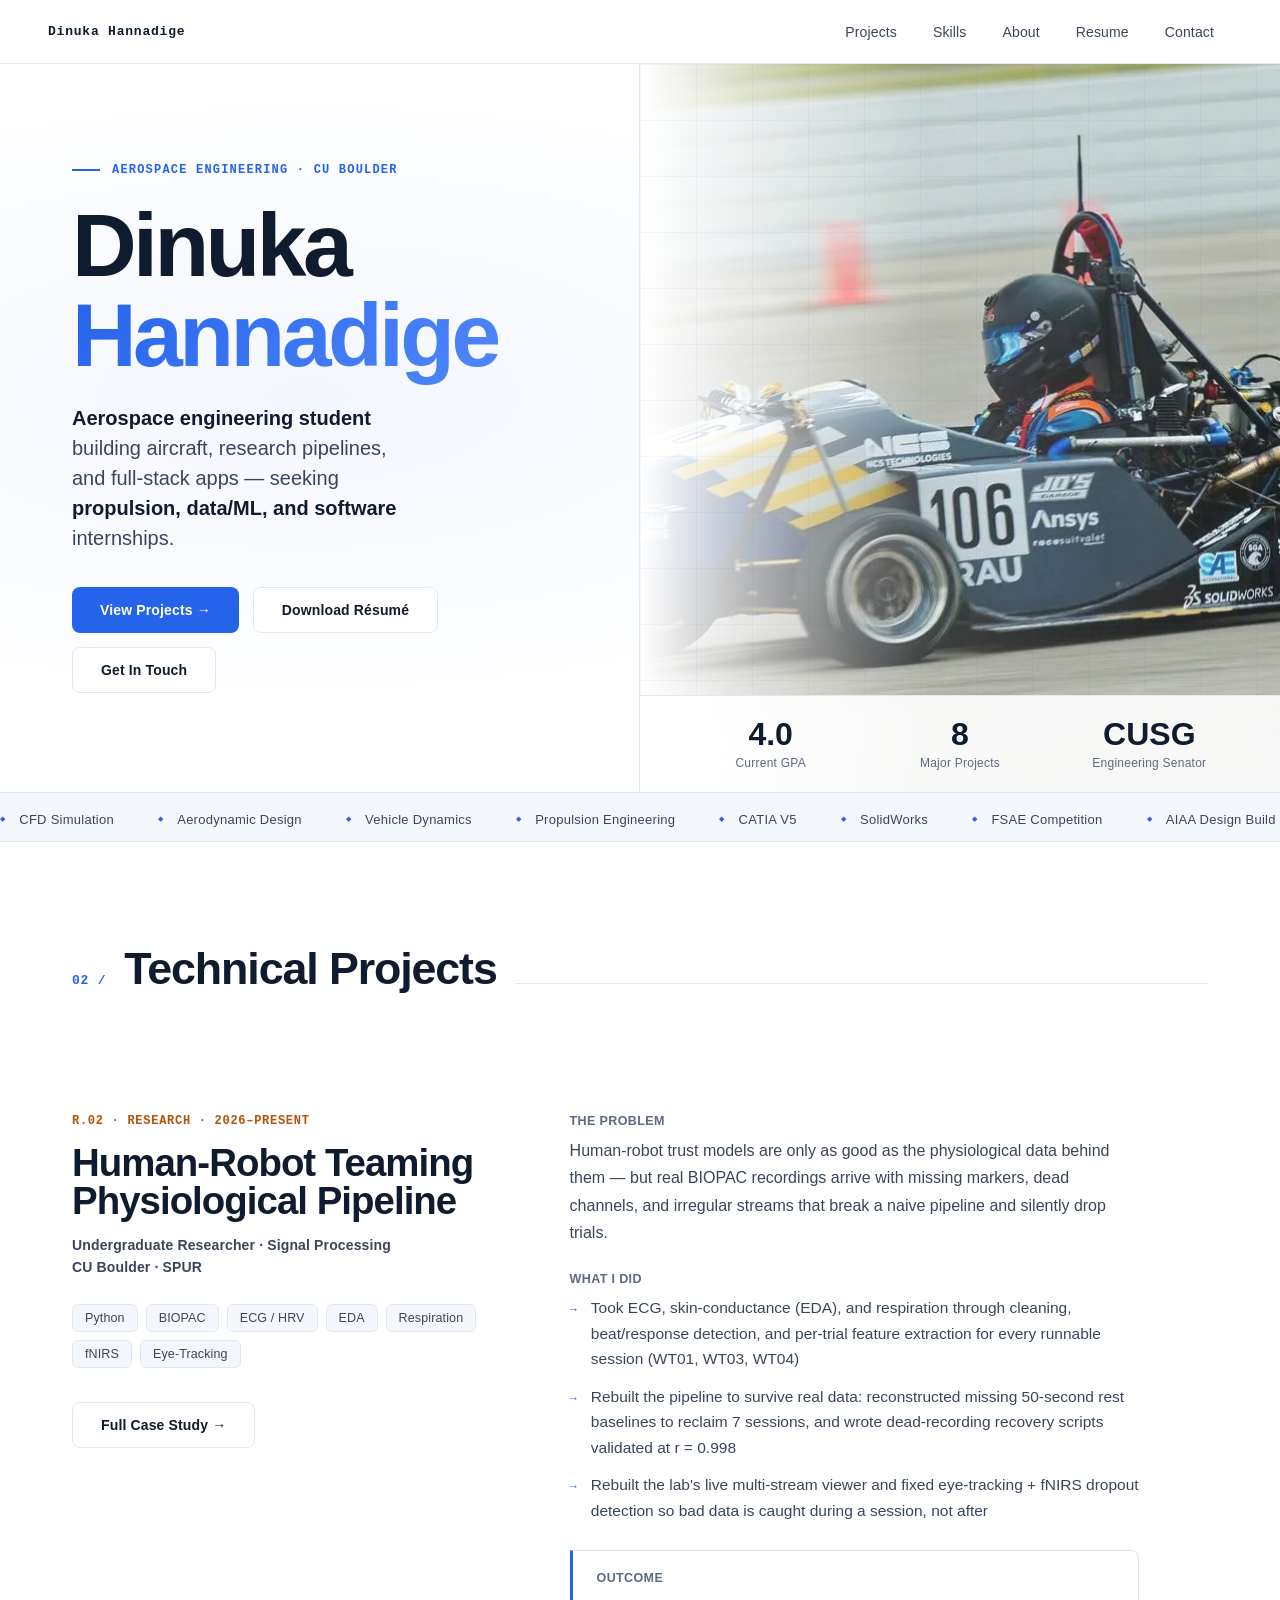
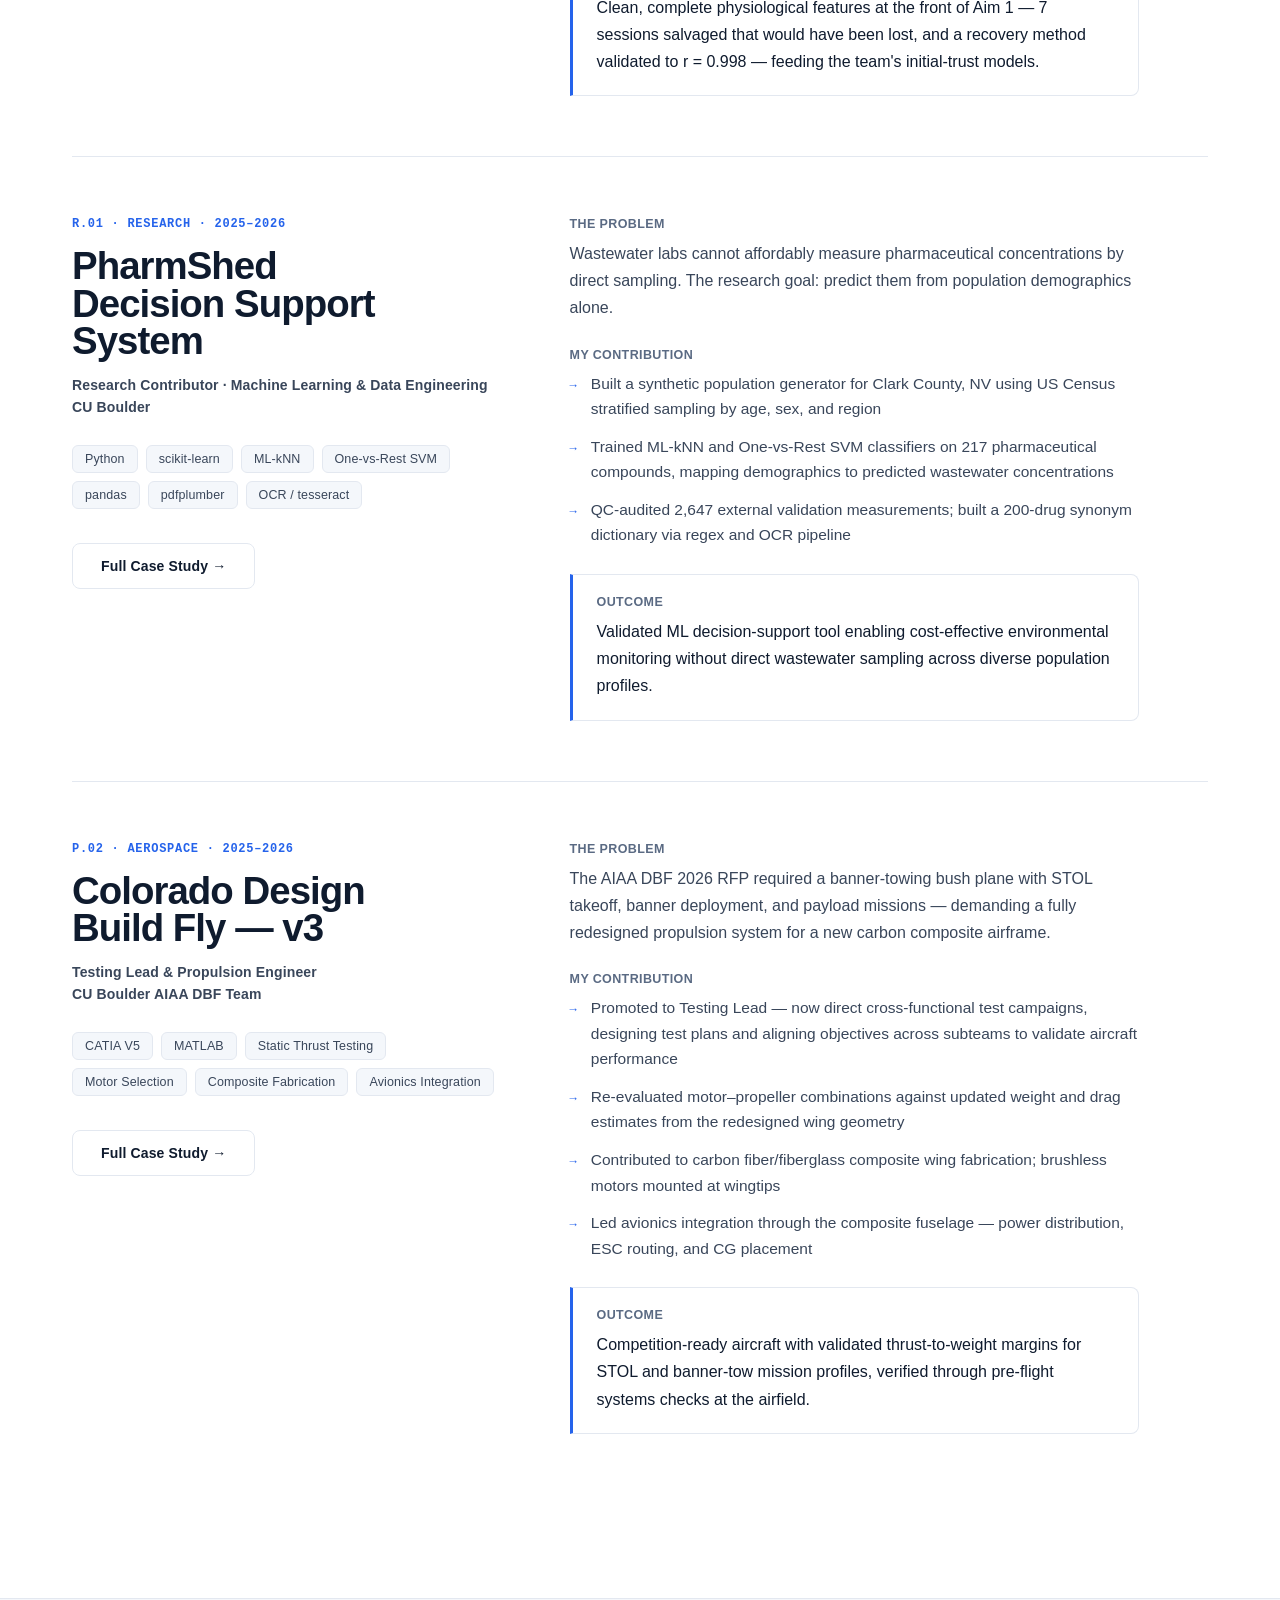
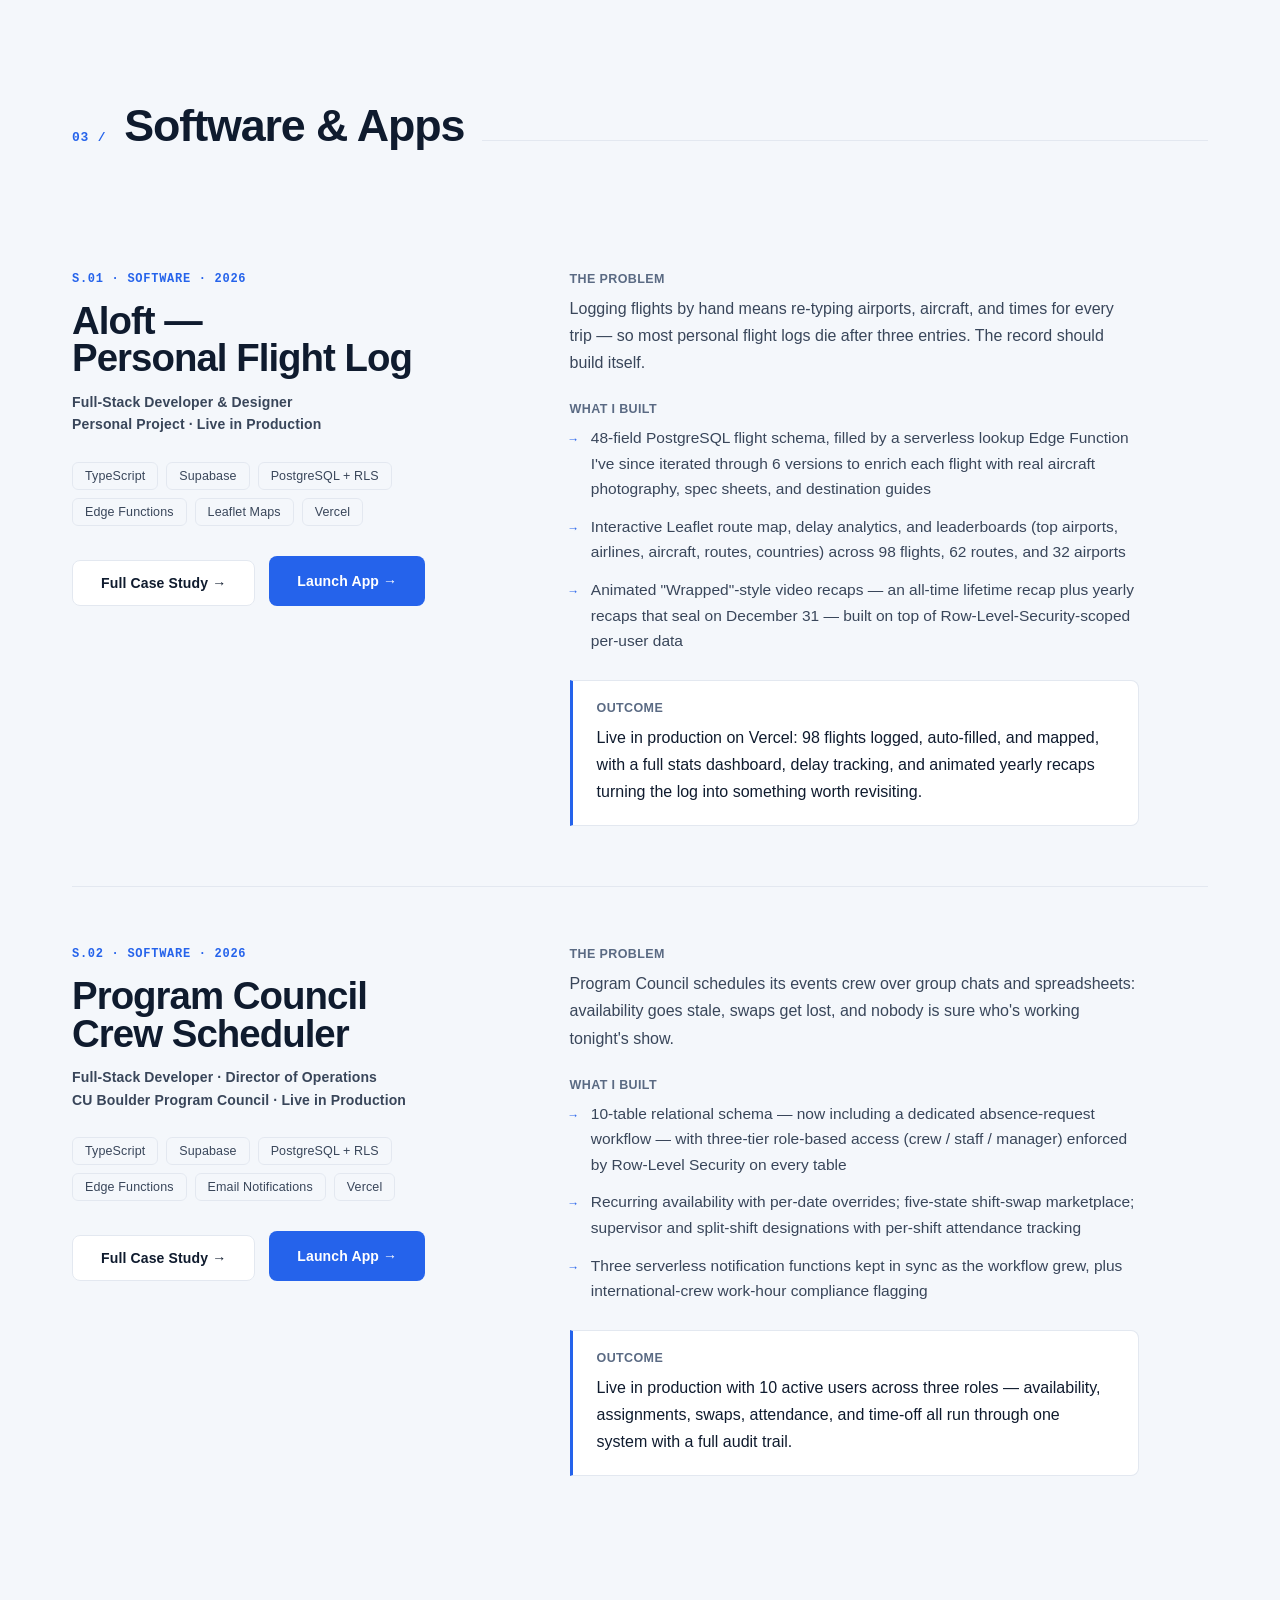
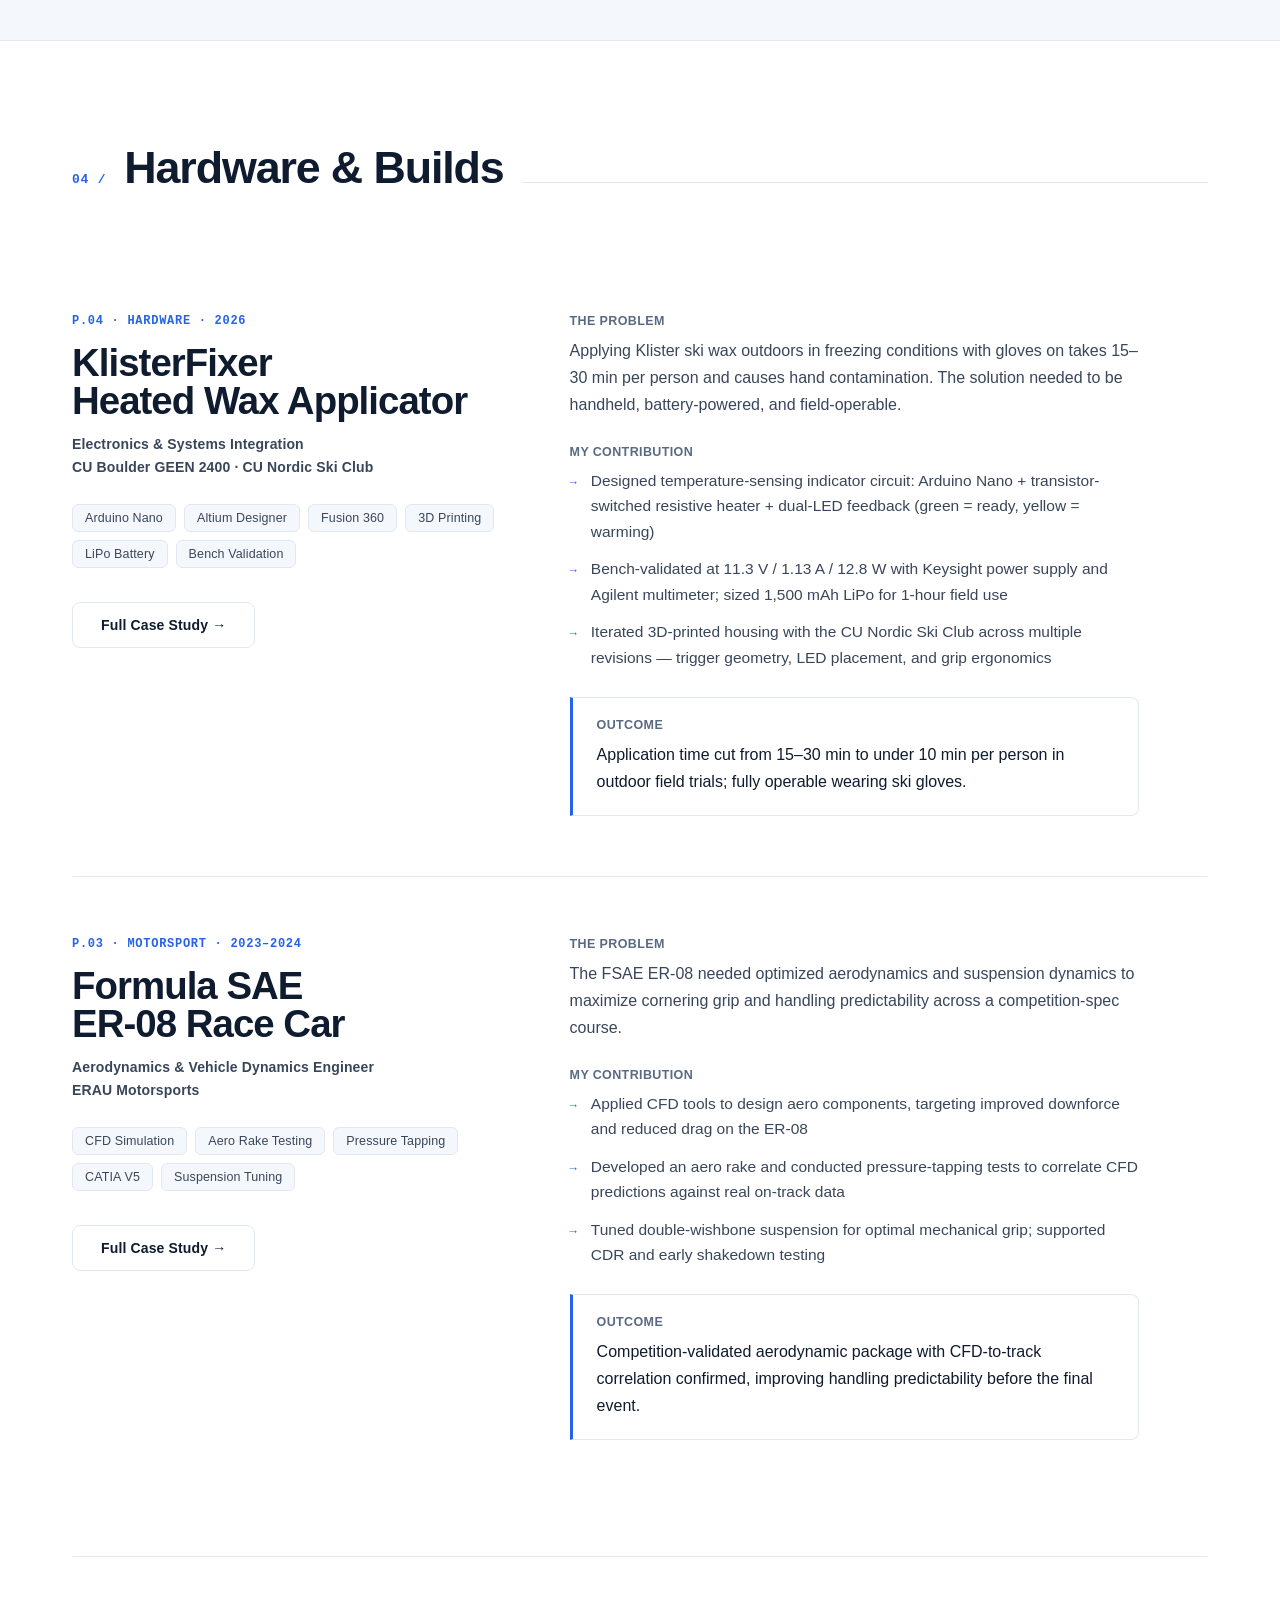
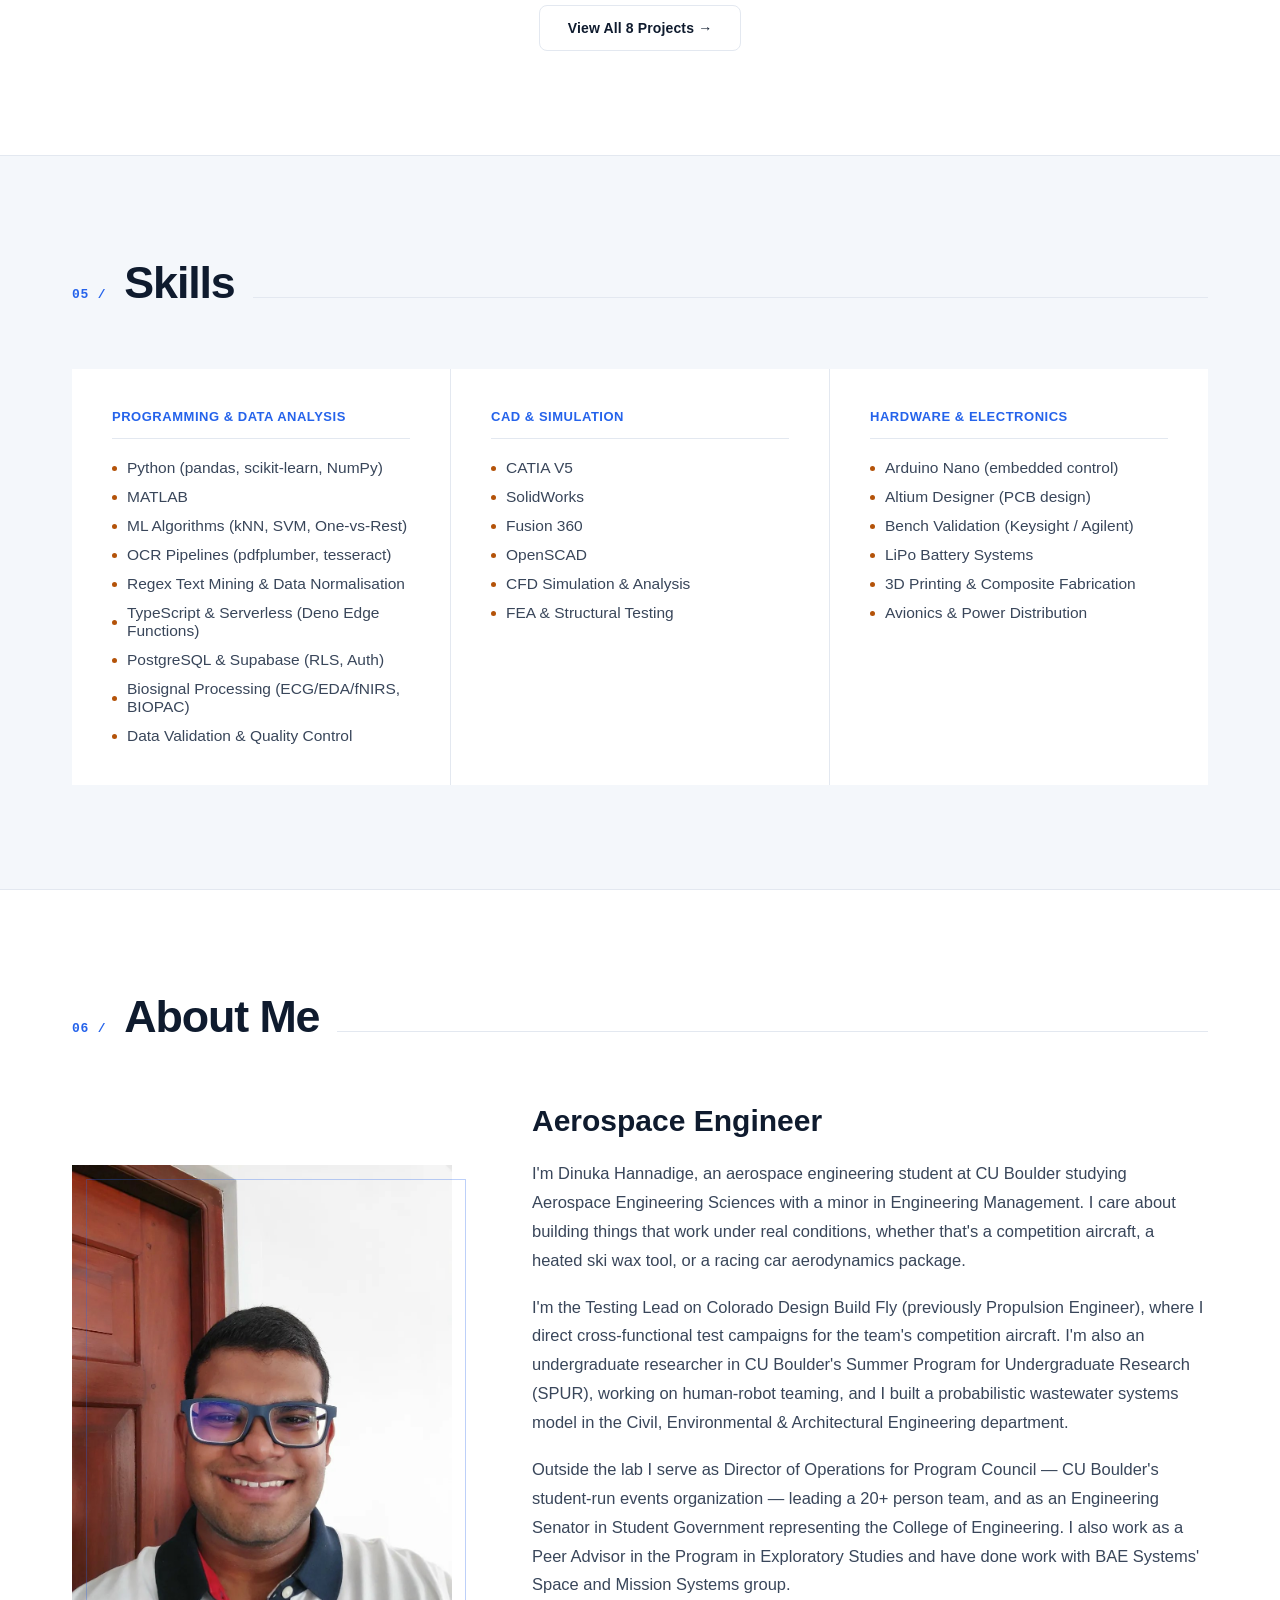
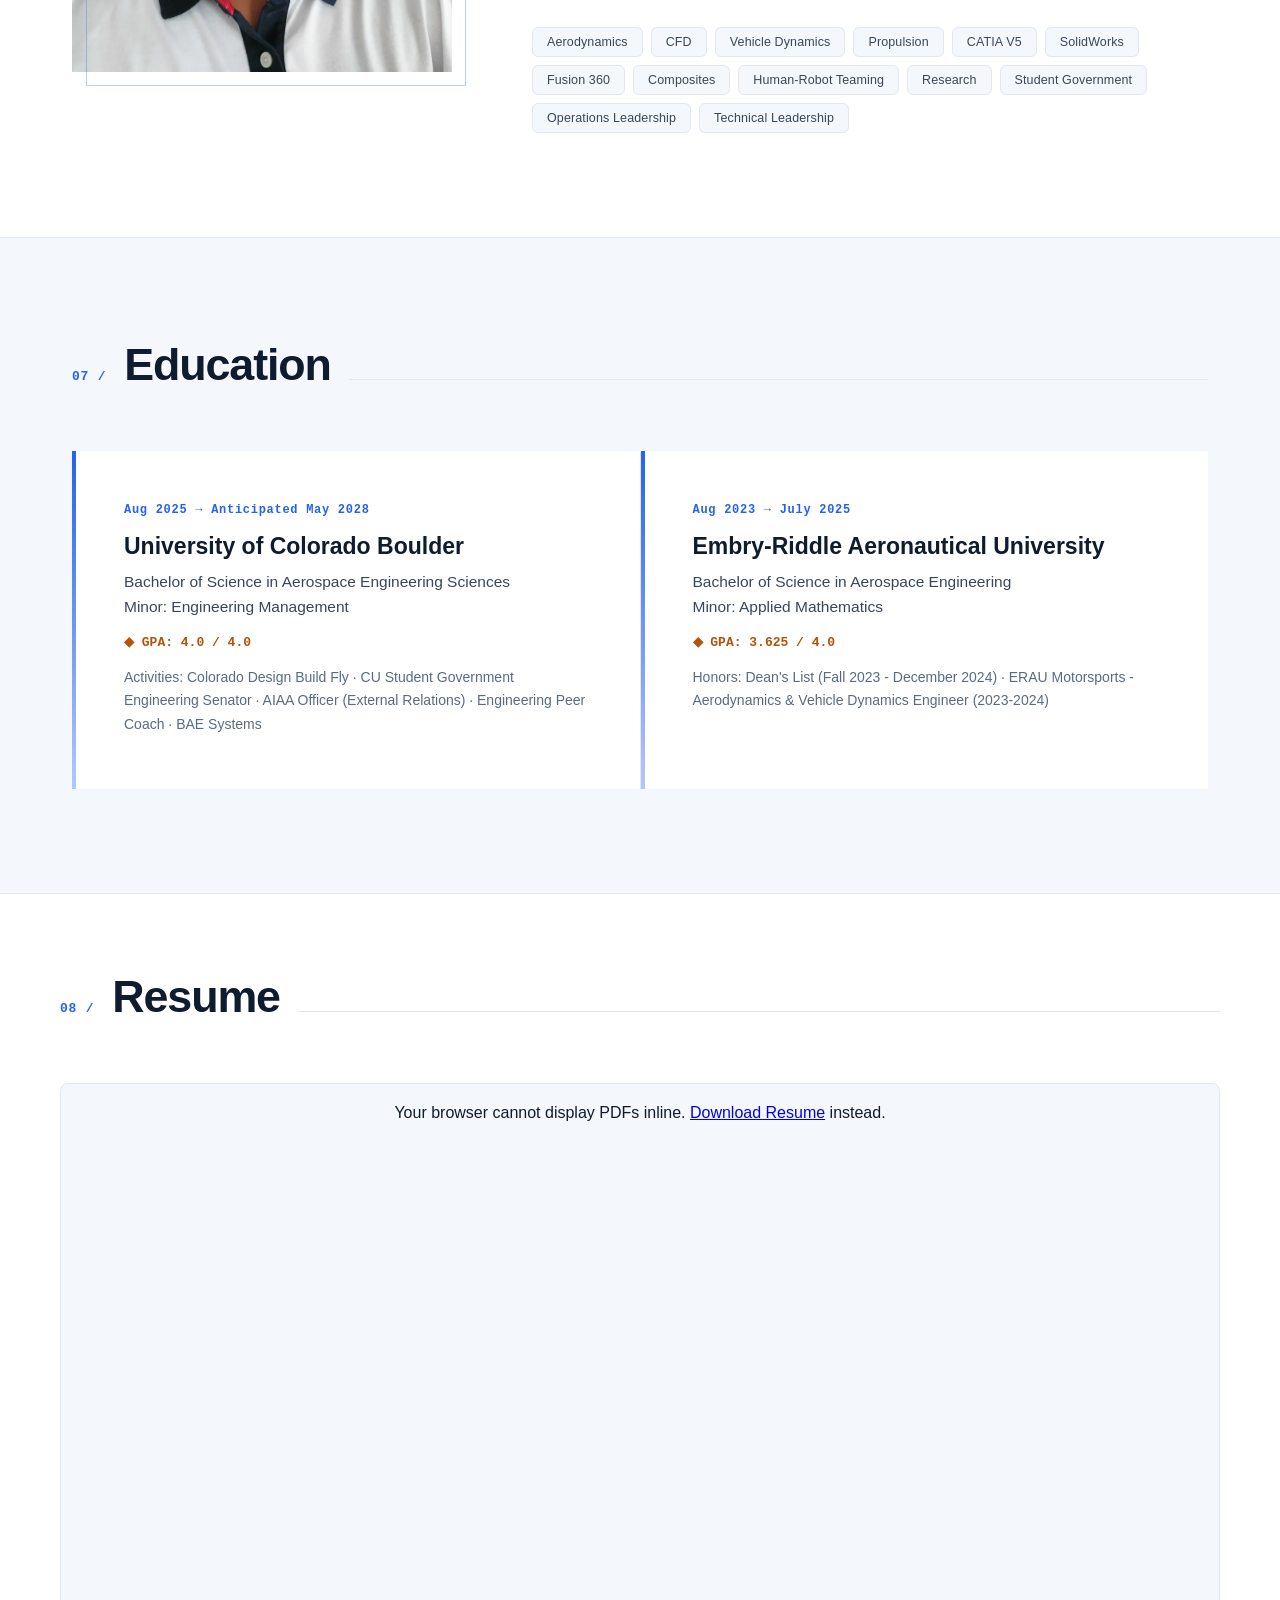
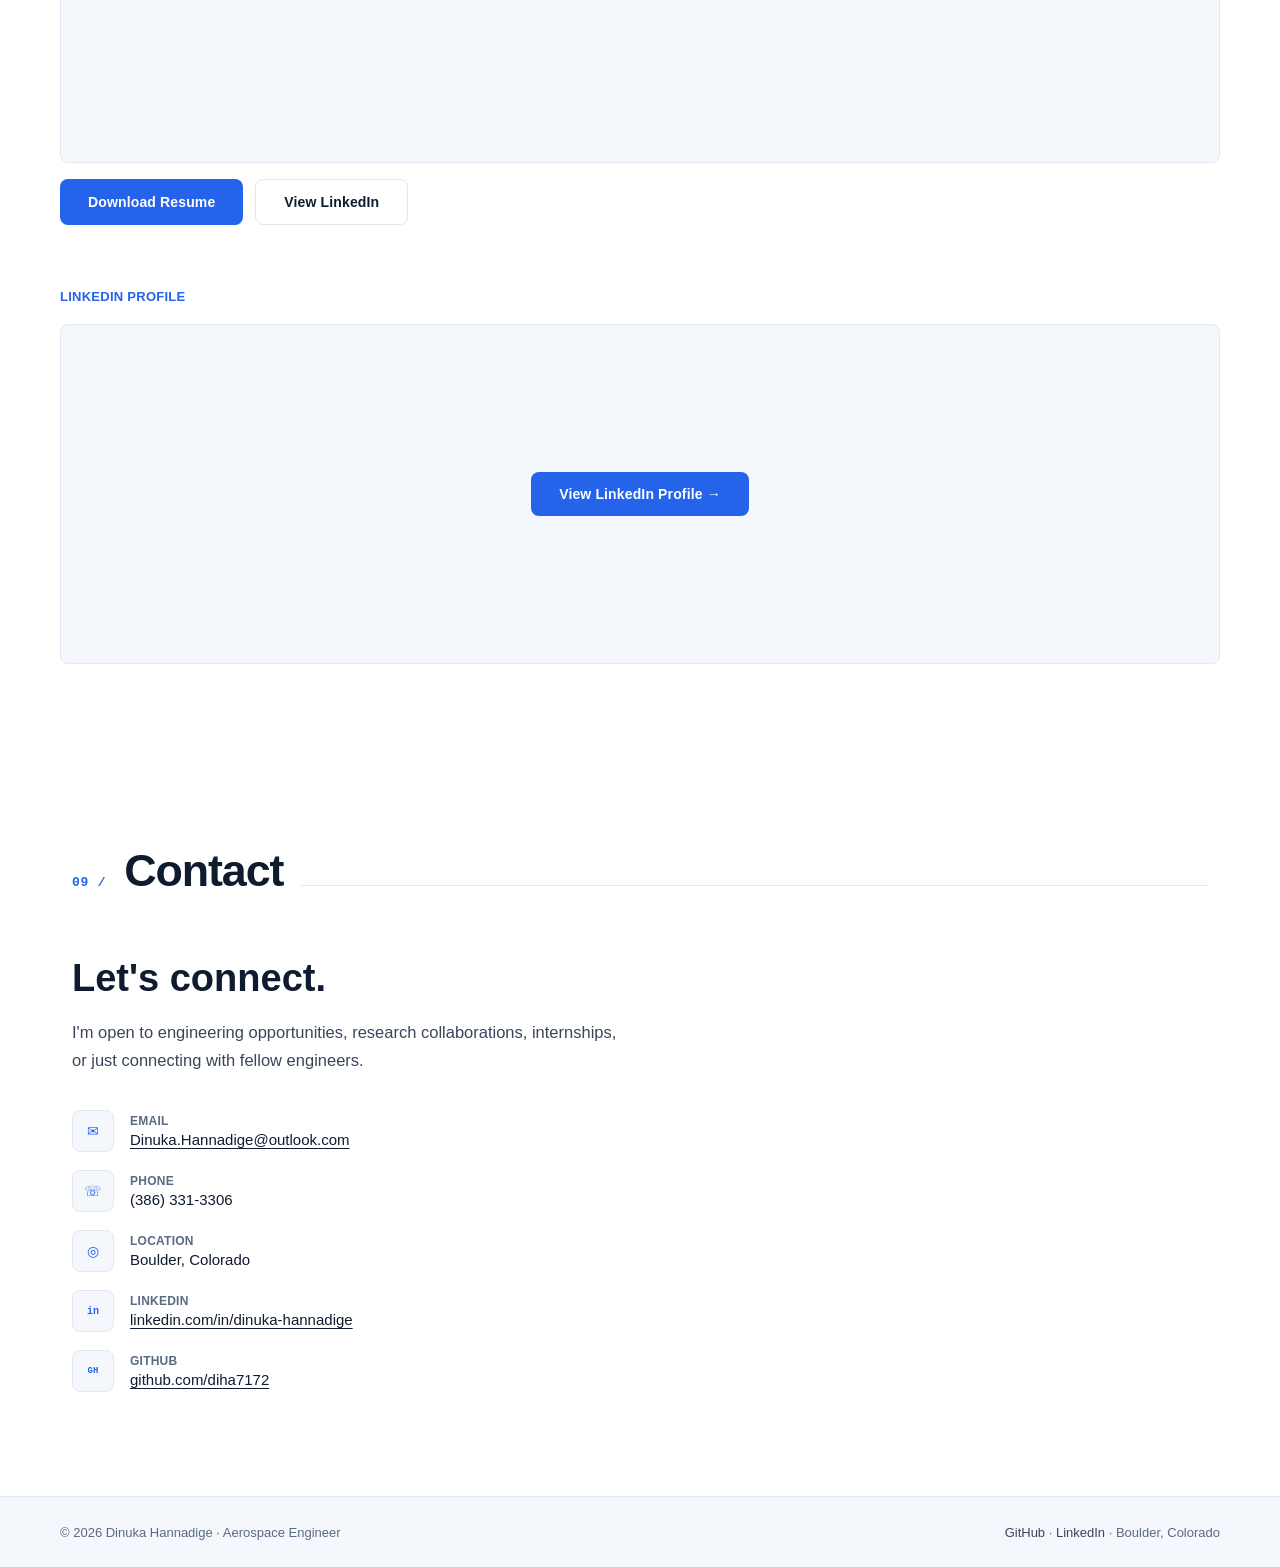
==== commit b3fec981: "Redesign UI: clean light theme, refined for recruiter scannability Grounded in a 6-agent recruiter-U" ====
--- a/index.html
+++ b/index.html
@@ -7,7 +7,7 @@
   <meta name="viewport" content="width=device-width, initial-scale=1.0">
   <title>Dinuka Hannadige - Aerospace Engineer</title>
   <link rel="preconnect" href="https://fonts.googleapis.com"><link href="https://fonts.googleapis.com/css2?family=Space+Mono:wght@400;700&family=Syne:wght@400;700;800&family=DM+Sans:wght@300;400&display=swap" rel="stylesheet">
-  <link rel="stylesheet" href="style.css?v=5">
+  <link rel="stylesheet" href="style.css?v=6">
   <script src="https://platform.linkedin.com/badges/js/profile.js" async defer></script>
 </head>
 <body>
@@ -17,16 +17,13 @@
 </nav>
 <div class="hero" id="top">
   <div class="hero-left">
-    <div class="hero-tag">Aerospace Engineering Student · CU Boulder</div>
+    <div class="hero-tag">Aerospace Engineering · CU Boulder</div>
     <h1 class="hero-name">Dinuka<br><span class="blue">Hannadige</span></h1>
-    <p class="hero-tagline">Propulsion · Aerodynamics · Full-Stack Software</p>
+    <p class="hero-lede"><strong>Aerospace engineering student</strong> building aircraft, research pipelines, and full-stack apps — seeking <strong>propulsion, data/ML, and software</strong> internships.</p>
     <div class="hero-ctas">
       <a href="projects.html" class="btn btn-primary">View Projects →</a>
+      <a href="Hannadige_Dinuka_Resume.pdf" class="btn btn-outline" target="_blank" rel="noopener">Download Résumé</a>
       <a href="#contact" class="btn btn-outline">Get In Touch</a>
-    </div>
-    <div class="hero-scroll-cue">
-      <div class="hero-scroll-line"></div>
-      <span>Scroll</span>
     </div>
   </div>
   <div class="hero-right">
--- a/style.css
+++ b/style.css
@@ -1,270 +1,245 @@
 
 *,*::before,*::after{box-sizing:border-box;margin:0;padding:0}
 :root{
-  --bg:#0f1824;--surface:#172235;--card:#1e2d45;
-  --border:rgba(148,180,255,0.13);--accent:#4f87fa;--accent2:#f0a030;
-  --text:#f0f4fc;--muted:#7a93b4;--dim:#a8bdd6;
+  /* Clean light theme */
+  --bg:#ffffff;--surface:#f4f7fb;--card:#ffffff;
+  --border:#e3e8f0;--accent:#2563eb;--accent2:#b45309;
+  --text:#0f1b2e;--muted:#5a6a83;--dim:#39465a;
 }
 html{scroll-behavior:smooth}
-body{background:var(--bg);color:var(--text);font-family:"DM Sans",sans-serif;font-weight:400;overflow-x:hidden}
-
-nav{position:fixed;top:0;left:0;right:0;z-index:200;display:flex;justify-content:space-between;align-items:center;padding:0 48px;height:64px;background:rgba(15,24,36,0.94);backdrop-filter:blur(24px);border-bottom:1px solid var(--border)}
-.nav-logo{font-family:"Space Mono",monospace;font-size:12px;color:var(--accent);letter-spacing:.1em;text-transform:uppercase}
+body{background:var(--bg);color:var(--text);font-family:"DM Sans",sans-serif;font-weight:400;font-size:16px;overflow-x:hidden}
+
+nav{position:fixed;top:0;left:0;right:0;z-index:200;display:flex;justify-content:space-between;align-items:center;padding:0 48px;height:64px;background:rgba(255,255,255,0.9);backdrop-filter:blur(18px);border-bottom:1px solid var(--border)}
+.nav-logo{font-family:"Space Mono",monospace;font-size:13px;color:var(--text);letter-spacing:.06em;font-weight:700}
 .nav-links{display:flex;list-style:none}
-.nav-links a{display:block;padding:0 20px;font-family:"Space Mono",monospace;font-size:11px;color:var(--muted);text-decoration:none;letter-spacing:.1em;text-transform:uppercase;line-height:64px;transition:color .2s,background .2s}
-.nav-links a:hover{color:var(--text);background:rgba(59,130,246,.06)}
-
-.hero{min-height:100vh;display:grid;grid-template-columns:1fr 1fr;padding-top:64px;position:relative;overflow:hidden;background:radial-gradient(ellipse at 22% 55%,rgba(79,135,250,0.13) 0%,transparent 58%),var(--bg)}
-.hero-left{display:flex;flex-direction:column;justify-content:center;padding:80px 64px 80px 72px;position:relative;z-index:2;border-right:1px solid var(--border)}
-.hero-tag{font-family:"Space Mono",monospace;font-size:11px;color:var(--accent);letter-spacing:.15em;text-transform:uppercase;margin-bottom:32px;display:flex;align-items:center;gap:14px;opacity:0;animation:fadeUp .7s .1s ease both}
-.hero-tag::before{content:"";display:block;width:32px;height:1px;background:var(--accent)}
-.hero-name{font-family:"Syne",sans-serif;font-size:clamp(64px,7.5vw,118px);font-weight:800;line-height:1;letter-spacing:-.04em;margin-bottom:28px;opacity:0;animation:fadeUp .7s .2s ease both;color:var(--text)}
-/* line-height:1 keeps the "g" descender inside the line box so -webkit-background-clip:text
-   never crops it — the cross-browser-safe fix (Safari ignores padding on clipped text) */
-.hero-name .blue{background:linear-gradient(135deg,var(--accent) 0%,#7eb8ff 100%);-webkit-background-clip:text;-webkit-text-fill-color:transparent;background-clip:text}
-.hero-tagline{font-family:"Space Mono",monospace;font-size:11px;letter-spacing:.13em;text-transform:uppercase;color:var(--muted);margin-bottom:52px;opacity:0;animation:fadeUp .7s .35s ease both;display:flex;align-items:center;gap:12px}
-.hero-tagline::before{content:"";display:block;width:28px;height:1px;background:var(--muted)}
-.hero-ctas{display:flex;gap:16px;flex-wrap:wrap;opacity:0;animation:fadeUp .7s .5s ease both}
-.btn{display:inline-block;padding:13px 30px;font-family:"Space Mono",monospace;font-size:11px;letter-spacing:.1em;text-transform:uppercase;text-decoration:none;cursor:pointer;border:none;transition:all .25s}
-.btn-primary{background:var(--accent);color:#fff;box-shadow:0 0 0 rgba(79,135,250,0)}
-.btn-primary:hover{background:#3a72eb;transform:translateY(-2px);box-shadow:0 8px 24px rgba(79,135,250,0.35)}
-.btn-outline{background:transparent;color:var(--muted);border:1px solid rgba(148,180,255,0.25)}
-.btn-outline:hover{border-color:var(--accent);color:var(--text);background:rgba(79,135,250,0.07)}
-.hero-scroll-cue{position:absolute;bottom:44px;left:72px;display:flex;align-items:center;gap:12px;opacity:0;animation:fadeUp .7s .8s ease both}
-.hero-scroll-cue span{font-family:"Space Mono",monospace;font-size:9px;color:var(--muted);letter-spacing:.18em;text-transform:uppercase}
-.hero-scroll-line{width:48px;height:1px;background:var(--muted);transform-origin:left;animation:scrollPulse 2.4s ease-in-out infinite}
-@keyframes scrollPulse{0%,100%{opacity:.4;transform:scaleX(1)}50%{opacity:.85;transform:scaleX(.5)}}
-
-.hero-right{position:relative;overflow:hidden}
-.hero-right::after{content:"";position:absolute;inset:0;background:linear-gradient(to right,var(--bg) 0%,rgba(15,24,36,.25) 45%,transparent 100%),linear-gradient(to top,rgba(15,24,36,.75) 0%,transparent 38%);z-index:2;pointer-events:none}
-.grid-overlay{position:absolute;inset:0;background-image:linear-gradient(rgba(79,135,250,.05) 1px,transparent 1px),linear-gradient(90deg,rgba(79,135,250,.05) 1px,transparent 1px);background-size:56px 56px;z-index:3;pointer-events:none}
-.hero-bg{position:absolute;inset:0;width:100%;height:100%;object-fit:cover;opacity:.45;filter:saturate(.7);z-index:1}
-.hero-stats{position:absolute;bottom:0;left:0;right:0;z-index:5;display:grid;grid-template-columns:repeat(3,1fr);background:rgba(15,24,36,.82);backdrop-filter:blur(16px);border-top:1px solid var(--border);padding:22px 36px;opacity:0;animation:fadeUp .7s .65s ease both}
+.nav-links a{display:block;padding:0 18px;font-family:"DM Sans",sans-serif;font-size:14px;font-weight:500;color:var(--dim);text-decoration:none;letter-spacing:.01em;line-height:64px;transition:color .2s,background .2s}
+.nav-links a:hover{color:var(--accent);background:rgba(37,99,235,.05)}
+
+.hero{min-height:88vh;display:grid;grid-template-columns:1fr 1fr;padding-top:64px;position:relative;overflow:hidden;background:radial-gradient(ellipse at 24% 50%,rgba(37,99,235,0.05) 0%,transparent 60%),var(--bg)}
+.hero-left{display:flex;flex-direction:column;justify-content:center;padding:72px 64px 72px 72px;position:relative;z-index:2;border-right:1px solid var(--border)}
+.hero-tag{font-family:"Space Mono",monospace;font-size:12px;color:var(--accent);letter-spacing:.1em;text-transform:uppercase;font-weight:700;margin-bottom:24px;display:flex;align-items:center;gap:12px;flex-wrap:wrap;opacity:0;animation:fadeUp .7s .1s ease both}
+.hero-tag::before{content:"";display:block;width:28px;height:2px;background:var(--accent);flex-shrink:0}
+.hero-name{font-family:"Syne",sans-serif;font-size:clamp(58px,7vw,104px);font-weight:800;line-height:1;letter-spacing:-.04em;margin-bottom:22px;opacity:0;animation:fadeUp .7s .2s ease both;color:var(--text)}
+.hero-name .blue{background:linear-gradient(135deg,#2563eb 0%,#4f87fa 100%);-webkit-background-clip:text;-webkit-text-fill-color:transparent;background-clip:text}
+/* Plain-language positioning line — the single most important recruiter fact */
+.hero-lede{font-size:20px;line-height:1.5;color:var(--dim);max-width:30ch;margin-bottom:34px;opacity:0;animation:fadeUp .7s .32s ease both}
+.hero-lede strong{color:var(--text);font-weight:600}
+.hero-ctas{display:flex;gap:14px;flex-wrap:wrap;opacity:0;animation:fadeUp .7s .5s ease both}
+.btn{display:inline-flex;align-items:center;justify-content:center;padding:14px 28px;font-family:"DM Sans",sans-serif;font-weight:600;font-size:14px;letter-spacing:.01em;text-decoration:none;cursor:pointer;border:none;border-radius:8px;transition:all .2s}
+.btn-primary{background:var(--accent);color:#fff}
+.btn-primary:hover{background:#1d4fd0;transform:translateY(-2px);box-shadow:0 10px 24px rgba(37,99,235,0.28)}
+.btn-outline{background:#fff;color:var(--text);border:1px solid var(--border)}
+.btn-outline:hover{border-color:var(--accent);color:var(--accent);transform:translateY(-2px)}
+.hero-scroll-cue{display:none}
+
+.hero-right{position:relative;overflow:hidden;background:var(--surface)}
+.hero-right::after{content:"";position:absolute;inset:0;background:linear-gradient(to right,var(--bg) 0%,rgba(255,255,255,.15) 45%,transparent 100%);z-index:2;pointer-events:none}
+.grid-overlay{position:absolute;inset:0;background-image:linear-gradient(rgba(37,99,235,.05) 1px,transparent 1px),linear-gradient(90deg,rgba(37,99,235,.05) 1px,transparent 1px);background-size:56px 56px;z-index:3;pointer-events:none}
+.hero-bg{position:absolute;inset:0;width:100%;height:100%;object-fit:cover;opacity:.9;z-index:1}
+.hero-stats{position:absolute;bottom:0;left:0;right:0;z-index:5;display:grid;grid-template-columns:repeat(3,1fr);background:rgba(255,255,255,.9);backdrop-filter:blur(14px);border-top:1px solid var(--border);padding:22px 36px;opacity:0;animation:fadeUp .7s .65s ease both}
 .hero-stats>div{text-align:center}
-.stat-num{font-family:"Syne",sans-serif;font-size:30px;font-weight:800;line-height:1}
-.stat-label{font-family:"Space Mono",monospace;font-size:9px;color:var(--muted);letter-spacing:.12em;text-transform:uppercase;margin-top:6px}
-
-.ticker{background:var(--surface);border-top:1px solid var(--border);border-bottom:1px solid var(--border);padding:11px 0;overflow:hidden;white-space:nowrap}
-.ticker-inner{display:inline-flex;gap:48px;animation:ticker 22s linear infinite}
-.ticker-item{font-family:"Space Mono",monospace;font-size:10px;letter-spacing:.14em;text-transform:uppercase;color:var(--muted);display:flex;align-items:center;gap:16px}
-.ticker-item::before{content:"◆";font-size:7px;color:var(--accent);opacity:.6}
-@keyframes ticker{from{transform:translateX(0)}to{transform:translateX(-50%)}}
-
-section{padding:110px 72px}
-.section-header{display:flex;align-items:baseline;gap:20px;margin-bottom:72px}
-.section-num{font-family:"Space Mono",monospace;font-size:11px;color:var(--muted);letter-spacing:.1em;flex-shrink:0}
-.section-title{font-family:"Syne",sans-serif;font-size:clamp(30px,3.5vw,50px);font-weight:800;letter-spacing:-.025em;line-height:1}
+.stat-num{font-family:"Syne",sans-serif;font-size:32px;font-weight:800;line-height:1;color:var(--text)}
+.stat-label{font-family:"DM Sans",sans-serif;font-size:12px;font-weight:500;color:var(--muted);letter-spacing:.02em;margin-top:6px}
+
+.ticker{background:var(--surface);border-top:1px solid var(--border);border-bottom:1px solid var(--border);padding:14px 0;overflow:hidden;white-space:nowrap}
+.ticker-inner{display:inline-flex;gap:44px}
+.ticker-item{font-family:"DM Sans",sans-serif;font-size:13px;font-weight:500;letter-spacing:.02em;color:var(--dim);display:flex;align-items:center;gap:14px}
+.ticker-item::before{content:"◆";font-size:7px;color:var(--accent)}
+
+section{padding:104px 72px}
+.section-header{display:flex;align-items:baseline;gap:18px;margin-bottom:64px}
+.section-num{font-family:"Space Mono",monospace;font-size:13px;font-weight:700;color:var(--accent);letter-spacing:.06em;flex-shrink:0}
+.section-title{font-family:"Syne",sans-serif;font-size:clamp(32px,3.5vw,52px);font-weight:800;letter-spacing:-.025em;line-height:1}
 .section-line{flex:1;height:1px;background:var(--border)}
 
 .about-grid{display:grid;grid-template-columns:380px 1fr;gap:80px;align-items:center}
 .about-img-wrap{position:relative}
-.about-img-wrap::after{content:"";position:absolute;inset:14px -14px -14px 14px;border:1px solid rgba(79,135,250,.22);pointer-events:none}
-.about-img{width:100%;aspect-ratio:3/4;object-fit:cover;object-position:center top;display:block;filter:saturate(.9)}
-.about-content h3{font-family:"Syne",sans-serif;font-size:28px;font-weight:800;margin-bottom:20px;line-height:1.2;color:var(--text)}
-.about-content p{font-size:15.5px;line-height:1.85;color:var(--dim);margin-bottom:18px}
+.about-img-wrap::after{content:"";position:absolute;inset:14px -14px -14px 14px;border:1px solid rgba(37,99,235,.3);pointer-events:none}
+.about-img{width:100%;aspect-ratio:3/4;object-fit:cover;object-position:center top;display:block}
+.about-content h3{font-family:"Syne",sans-serif;font-size:30px;font-weight:800;margin-bottom:20px;line-height:1.2;color:var(--text)}
+.about-content p{font-size:16.5px;line-height:1.75;color:var(--dim);margin-bottom:18px}
 .tag-row{display:flex;flex-wrap:wrap;gap:8px;margin-top:28px}
-.tag{padding:6px 14px;border:1px solid var(--border);font-family:"Space Mono",monospace;font-size:10px;color:var(--muted);letter-spacing:.08em;text-transform:uppercase;transition:border-color .2s,color .2s}
-.tag:hover{border-color:var(--accent);color:var(--text)}
+.tag{padding:7px 14px;border:1px solid var(--border);border-radius:6px;font-family:"DM Sans",sans-serif;font-size:12.5px;font-weight:500;color:var(--dim);letter-spacing:.01em;background:var(--surface);transition:border-color .2s,color .2s}
+.tag:hover{border-color:var(--accent);color:var(--accent)}
 
 .edu-section{background:var(--surface);border-top:1px solid var(--border);border-bottom:1px solid var(--border)}
-.edu-grid{display:grid;grid-template-columns:1fr 1fr;gap:2px}
-.edu-card{background:var(--card);padding:52px;position:relative;overflow:hidden;transition:background .2s}
-.edu-card:hover{background:#253550}
-.edu-card::before{content:"";position:absolute;top:0;left:0;width:3px;height:100%;background:linear-gradient(to bottom,var(--accent),rgba(79,135,250,.3))}
-.edu-year{font-family:"Space Mono",monospace;font-size:10px;color:var(--accent);letter-spacing:.12em;margin-bottom:16px}
-.edu-school{font-family:"Syne",sans-serif;font-size:22px;font-weight:800;margin-bottom:10px;color:var(--text)}
-.edu-degree{font-size:14px;color:var(--dim);line-height:1.6;margin-bottom:14px}
-.edu-gpa{font-family:"Space Mono",monospace;font-size:11px;color:var(--accent2)}
-.edu-notes{margin-top:16px;font-size:13px;color:var(--muted);line-height:1.7}
+.edu-grid{display:grid;grid-template-columns:1fr 1fr;gap:1px;background:var(--border)}
+.edu-card{background:var(--bg);padding:52px;position:relative;overflow:hidden;transition:background .2s}
+.edu-card:hover{background:#f0f4fa}
+.edu-card::before{content:"";position:absolute;top:0;left:0;width:4px;height:100%;background:linear-gradient(to bottom,var(--accent),rgba(37,99,235,.35))}
+.edu-year{font-family:"Space Mono",monospace;font-size:12px;font-weight:700;color:var(--accent);letter-spacing:.06em;margin-bottom:16px}
+.edu-school{font-family:"Syne",sans-serif;font-size:23px;font-weight:800;margin-bottom:10px;color:var(--text)}
+.edu-degree{font-size:15.5px;color:var(--dim);line-height:1.6;margin-bottom:14px}
+.edu-gpa{font-family:"Space Mono",monospace;font-size:13px;font-weight:700;color:var(--accent2)}
+.edu-notes{margin-top:16px;font-size:14px;color:var(--muted);line-height:1.7}
 
 .project-block{margin-bottom:140px}
 .project-block:last-child{margin-bottom:0}
-.project-header{display:grid;grid-template-columns:56px 1fr auto;align-items:start;gap:24px;margin-bottom:60px;padding-bottom:36px;border-bottom:1px solid var(--border)}
-.project-num{font-family:"Space Mono",monospace;font-size:11px;color:var(--muted);padding-top:6px}
-.project-title{font-family:"Syne",sans-serif;font-size:clamp(26px,3vw,46px);font-weight:800;letter-spacing:-.025em;line-height:1.05}
-.project-meta{text-align:right;padding-top:6px}
-.project-year{font-family:"Space Mono",monospace;font-size:11px;color:var(--muted)}
-.project-team{font-family:"Space Mono",monospace;font-size:10px;color:var(--accent);letter-spacing:.08em;margin-top:6px}
-.project-body{display:grid;grid-template-columns:3fr 2fr;gap:80px;align-items:start}
-.project-images{display:flex;flex-direction:column;gap:12px}
+.project-header{display:grid;grid-template-columns:56px 1fr auto;align-items:start;gap:24px;margin-bottom:44px;padding-bottom:32px;border-bottom:1px solid var(--border)}
+.project-num{font-family:"Space Mono",monospace;font-size:13px;font-weight:700;color:var(--accent);padding-top:8px}
+.project-title{font-family:"Syne",sans-serif;font-size:clamp(28px,3vw,48px);font-weight:800;letter-spacing:-.025em;line-height:1.05}
+.project-meta{text-align:right;padding-top:8px}
+.project-year{font-family:"Space Mono",monospace;font-size:13px;font-weight:700;color:var(--dim)}
+.project-team{font-family:"DM Sans",sans-serif;font-size:13px;font-weight:500;color:var(--muted);margin-top:6px}
+.project-body{display:grid;grid-template-columns:3fr 2fr;gap:72px;align-items:start}
+.project-images{display:flex;flex-direction:column;gap:14px}
 .project-img-row{display:grid;grid-template-columns:1fr 1fr;gap:10px}
 
 /* image + caption wrapper */
 .img-fig{display:flex;flex-direction:column;gap:0}
-.img-fig img{width:100%;object-fit:cover;display:block;filter:saturate(.78);transition:filter .3s}
-.img-fig:hover img{filter:saturate(1)}
-.img-caption{background:var(--surface);border:1px solid var(--border);border-top:none;padding:12px 16px}
-.img-caption strong{display:block;font-family:"Space Mono",monospace;font-size:10px;color:var(--accent);letter-spacing:.08em;text-transform:uppercase;margin-bottom:3px}
-.img-caption span{font-size:12px;color:var(--muted);line-height:1.5}
+.img-fig img{width:100%;object-fit:cover;display:block;transition:filter .3s}
+.img-caption{background:var(--surface);border:1px solid var(--border);border-top:none;border-left:2px solid var(--accent);padding:13px 16px}
+.img-caption strong{display:block;font-family:"DM Sans",sans-serif;font-weight:700;font-size:13px;color:var(--text);margin-bottom:3px}
+.img-caption span{font-size:13.5px;color:var(--dim);line-height:1.55}
 
 .aspect-main{aspect-ratio:4/3}
 .aspect-sq{aspect-ratio:1/1}
 .aspect-port{aspect-ratio:3/4}
 
-.project-role{font-family:"Space Mono",monospace;font-size:10px;color:var(--accent);letter-spacing:.12em;text-transform:uppercase;margin-bottom:24px;display:flex;align-items:center;gap:10px}
-.project-role::before{content:"";display:block;width:20px;height:1px;background:var(--accent)}
-.project-desc{font-size:16px;line-height:1.85;color:var(--dim);margin-bottom:36px}
-.project-bullets{list-style:none;display:flex;flex-direction:column;gap:18px}
-.project-bullets li{position:relative;padding-left:30px;font-size:15px;line-height:1.7;color:var(--dim)}
-.project-bullets li::before{content:"→";position:absolute;left:0;top:1px;color:var(--accent);font-family:"Space Mono",monospace;font-size:11px}
-.project-bullets li code{font-family:"Space Mono",monospace;font-size:13px;color:var(--accent2);background:rgba(240,160,48,.08);padding:1px 5px;border-radius:3px}
-
-.skills-section{background:linear-gradient(180deg,var(--surface) 0%,var(--bg) 100%);border-top:1px solid var(--border);border-bottom:1px solid var(--border)}
-.skills-grid{display:grid;grid-template-columns:repeat(3,1fr);gap:2px}
-.skill-group{background:var(--card);padding:40px;transition:background .2s}
-.skill-group:hover{background:#253550}
-.skill-group-title{font-family:"Space Mono",monospace;font-size:10px;color:var(--accent);letter-spacing:.15em;text-transform:uppercase;margin-bottom:22px;padding-bottom:14px;border-bottom:1px solid rgba(79,135,250,.2)}
-.skill-list{list-style:none;display:flex;flex-direction:column;gap:10px}
-.skill-list li{font-size:14px;color:var(--dim);display:flex;align-items:center;gap:10px;transition:color .2s}
+/* TL;DR one-liner at the top of each detail page's right rail */
+.project-tldr{font-size:18px;line-height:1.55;font-weight:600;color:var(--text);margin-bottom:22px;padding-bottom:22px;border-bottom:1px solid var(--border)}
+.project-role{font-family:"DM Sans",sans-serif;font-weight:700;font-size:14px;color:var(--accent);letter-spacing:.01em;margin-bottom:18px;display:flex;align-items:center;gap:10px}
+.project-role::before{content:"";display:block;width:20px;height:2px;background:var(--accent)}
+.project-desc{font-size:16px;line-height:1.75;color:var(--dim);margin-bottom:34px}
+.project-bullets{list-style:none;display:flex;flex-direction:column;gap:16px}
+.project-bullets li{position:relative;padding-left:28px;font-size:16px;line-height:1.65;color:var(--dim)}
+.project-bullets li::before{content:"→";position:absolute;left:0;top:1px;color:var(--accent);font-family:"Space Mono",monospace;font-size:13px}
+.project-bullets li strong{color:var(--text)}
+.project-bullets li code{font-family:"Space Mono",monospace;font-size:13px;color:var(--accent2);background:rgba(180,83,9,.08);padding:1px 5px;border-radius:3px}
+
+.skills-section{background:var(--surface);border-top:1px solid var(--border);border-bottom:1px solid var(--border)}
+.skills-grid{display:grid;grid-template-columns:repeat(3,1fr);gap:1px;background:var(--border)}
+.skill-group{background:var(--bg);padding:40px;transition:background .2s}
+.skill-group:hover{background:#f0f4fa}
+.skill-group-title{font-family:"DM Sans",sans-serif;font-weight:700;font-size:13px;color:var(--accent);letter-spacing:.04em;text-transform:uppercase;margin-bottom:20px;padding-bottom:14px;border-bottom:1px solid var(--border)}
+.skill-list{list-style:none;display:flex;flex-direction:column;gap:11px}
+.skill-list li{font-size:15.5px;color:var(--dim);display:flex;align-items:center;gap:10px;transition:color .2s}
 .skill-list li:hover{color:var(--text)}
-.skill-list li::before{content:"";display:block;width:4px;height:4px;background:var(--accent2);border-radius:50%;flex-shrink:0}
+.skill-list li::before{content:"";display:block;width:5px;height:5px;background:var(--accent2);border-radius:50%;flex-shrink:0}
 
 .contact-details-only{max-width:560px}
-.contact-details-only h3{font-family:"Syne",sans-serif;font-size:36px;font-weight:800;margin-bottom:18px;line-height:1.15;color:var(--text)}
-.contact-details-only p{font-size:15.5px;line-height:1.8;color:var(--dim);margin-bottom:36px}
-.contact-details{display:flex;flex-direction:column;gap:20px}
+.contact-details-only h3{font-family:"Syne",sans-serif;font-size:38px;font-weight:800;margin-bottom:18px;line-height:1.15;color:var(--text)}
+.contact-details-only p{font-size:16.5px;line-height:1.7;color:var(--dim);margin-bottom:36px}
+.contact-details{display:flex;flex-direction:column;gap:18px}
 .contact-item{display:flex;align-items:center;gap:16px}
-.contact-icon{width:40px;height:40px;border:1px solid var(--border);display:flex;align-items:center;justify-content:center;color:var(--accent);font-size:13px;flex-shrink:0;font-family:"Space Mono",monospace}
-.ci-label{font-family:"Space Mono",monospace;font-size:10px;color:var(--muted);letter-spacing:.08em;text-transform:uppercase;margin-bottom:4px}
-.ci-value{font-size:14px;color:var(--text)}
+.contact-icon{width:42px;height:42px;border:1px solid var(--border);border-radius:8px;display:flex;align-items:center;justify-content:center;color:var(--accent);font-size:14px;flex-shrink:0;font-family:"Space Mono",monospace;background:var(--surface)}
+.ci-label{font-family:"DM Sans",sans-serif;font-weight:600;font-size:12px;color:var(--muted);letter-spacing:.02em;text-transform:uppercase;margin-bottom:3px}
+.ci-value{font-size:15px;color:var(--text)}
 .ci-value a{color:inherit;text-decoration:none}
 .ci-value a:hover{color:var(--accent)}
-.form-field input,.form-field textarea{background:var(--card);border:1px solid var(--border);color:var(--text);padding:13px 15px;font-family:"DM Sans",sans-serif;font-size:14px;font-weight:300;outline:none;transition:border-color .2s;resize:none;width:100%}
+.form-field input,.form-field textarea{background:var(--surface);border:1px solid var(--border);color:var(--text);padding:13px 15px;font-family:"DM Sans",sans-serif;font-size:15px;outline:none;transition:border-color .2s;resize:none;width:100%;border-radius:8px}
 .form-field input:focus,.form-field textarea:focus{border-color:var(--accent)}
 .form-field textarea{height:120px}
 
 footer{border-top:1px solid var(--border);padding:28px 60px;display:flex;justify-content:space-between;align-items:center;background:var(--surface)}
-footer p{font-family:"Space Mono",monospace;font-size:10px;color:var(--muted);letter-spacing:.08em}
-footer a{color:var(--muted);text-decoration:none;transition:color .2s}
+footer p{font-family:"DM Sans",sans-serif;font-size:13px;color:var(--muted)}
+footer a{color:var(--dim);text-decoration:none;transition:color .2s;font-weight:500}
 footer a:hover{color:var(--accent)}
 
 @keyframes fadeUp{from{opacity:0;transform:translateY(24px)}to{opacity:1;transform:translateY(0)}}
-::-webkit-scrollbar{width:4px}::-webkit-scrollbar-track{background:var(--bg)}::-webkit-scrollbar-thumb{background:var(--accent)}
+::-webkit-scrollbar{width:8px}::-webkit-scrollbar-track{background:var(--surface)}::-webkit-scrollbar-thumb{background:#c2ccdb;border-radius:4px}::-webkit-scrollbar-thumb:hover{background:var(--muted)}
 
 @media(max-width:900px){
-  nav{padding:0 20px}.nav-links a{padding:0 10px;font-size:10px}
-  .hero{grid-template-columns:1fr}.hero-left{padding:72px 24px 80px;border-right:none}.hero-right{height:300px}.hero-stats{grid-template-columns:repeat(3,1fr);padding:16px 20px}.hero-scroll-cue{left:24px;bottom:36px}
+  nav{padding:0 20px}.nav-links a{padding:0 12px;font-size:13px}
+  .hero{grid-template-columns:1fr;min-height:auto}.hero-left{padding:56px 24px 56px;border-right:none}.hero-right{height:320px}.hero-stats{grid-template-columns:repeat(3,1fr);padding:16px 20px}
   section{padding:60px 24px}.about-grid{grid-template-columns:1fr;gap:40px}.edu-grid{grid-template-columns:1fr}
-  .project-body{grid-template-columns:1fr}.project-header{grid-template-columns:auto 1fr}.project-meta{display:none}
+  .project-body{display:flex;flex-direction:column}.project-images{order:2}.project-body>div:last-child{order:1}
+  .project-header{grid-template-columns:auto 1fr}.project-meta{display:none}
   .skills-grid{grid-template-columns:1fr}
   footer{flex-direction:column;gap:10px;text-align:center}
 }
 
 .resume-section{padding:80px 60px}
-.resume-embed{width:100%;height:680px;border:1px solid rgba(148,180,255,.18);border-radius:4px;display:block;background:var(--card)}
+.resume-embed{width:100%;height:680px;border:1px solid var(--border);border-radius:8px;display:block;background:var(--surface)}
 .resume-actions{display:flex;gap:12px;margin-top:16px;flex-wrap:wrap}
 .linkedin-preview{margin-top:64px}
-.linkedin-preview-label{font-family:"Space Mono",monospace;font-size:11px;color:var(--accent);letter-spacing:.1em;text-transform:uppercase;margin-bottom:20px}
-.linkedin-badge-outer{display:flex;justify-content:center;align-items:center;padding:56px 40px;border:1px solid rgba(148,180,255,.18);border-radius:4px;background:var(--surface);min-height:340px}
+.linkedin-preview-label{font-family:"DM Sans",sans-serif;font-weight:700;font-size:13px;color:var(--accent);letter-spacing:.02em;text-transform:uppercase;margin-bottom:20px}
+.linkedin-badge-outer{display:flex;justify-content:center;align-items:center;padding:56px 40px;border:1px solid var(--border);border-radius:8px;background:var(--surface);min-height:340px}
 /* Fallback link shown if the third-party LinkedIn badge script is blocked */
-.badge-base__link{font-family:"Space Mono",monospace;font-size:12px;letter-spacing:.08em;text-transform:uppercase;color:var(--accent);text-decoration:none;border:1px solid var(--accent);padding:14px 28px;transition:background .2s,color .2s}
-.badge-base__link:hover{background:rgba(79,135,250,.09);color:var(--text)}
-@media(max-width:900px){.resume-embed{height:500px}.linkedin-badge-outer{padding:40px 20px;min-height:280px}}
-
-/* ── Colorblind & accessibility improvements ── */
-/* Underline all text links so they're distinguishable without color */
+.badge-base__link{font-family:"DM Sans",sans-serif;font-weight:600;font-size:14px;letter-spacing:.01em;color:#fff;text-decoration:none;background:var(--accent);border-radius:8px;padding:14px 28px;transition:background .2s}
+.badge-base__link:hover{background:#1d4fd0}
+@media(max-width:900px){.resume-embed{height:auto;min-height:420px}.linkedin-badge-outer{padding:40px 20px;min-height:280px}}
+
+/* ── Accessibility ── */
 .ci-value a{text-decoration:underline;text-underline-offset:3px}
 .ci-value a:hover{color:var(--accent)}
-/* Focus outlines for keyboard navigation */
-a:focus-visible,button:focus-visible,.btn:focus-visible{
-  outline:2px solid #fff;outline-offset:3px}
-/* Buttons: add left border stripe as shape cue beyond color */
-.btn-primary{border-left:3px solid rgba(255,255,255,.4)}
-.btn-outline{border-left:3px solid var(--accent)}
-/* Pill nav buttons */
-.hero-nav-pills{display:flex;gap:10px;flex-wrap:wrap;margin-top:18px;opacity:0;animation:fadeUp .7s .65s ease both}
-.pill{font-family:"Space Mono",monospace;font-size:10px;letter-spacing:.1em;text-transform:uppercase;
-  text-decoration:none;padding:8px 18px;border:1px solid var(--border);color:var(--muted);
-  transition:all .2s;position:relative}
-.pill::before{content:"";position:absolute;left:0;top:0;bottom:0;width:2px;background:var(--accent);opacity:0;transition:opacity .2s}
-.pill:hover{color:var(--text);border-color:var(--accent)}
-.pill:hover::before{opacity:1}
-/* Improve contrast on small muted text */
-.img-caption span{color:#8fa3b8}
-.project-bullets li{color:#afc0d0}
-.project-desc{color:#afc0d0}
-/* Stronger border on edu card accent line */
-.edu-card::before{width:4px}
-/* Image captions: add left accent border for structure cue */
-.img-caption{border-left:2px solid var(--accent);border-top:none}
-/* Ensure form inputs have visible focus ring */
-.form-field input:focus,.form-field textarea:focus{
-  outline:2px solid var(--accent);outline-offset:0}
-
+a:focus-visible,button:focus-visible,.btn:focus-visible,.shot:focus-visible{outline:2px solid var(--accent);outline-offset:3px}
+/* Improve contrast on load-bearing small text */
+.img-caption span{color:var(--dim)}
 
 /* ── Multi-page: project card grid ───────────────────────────────────── */
 .projects-page{padding:80px 60px}
-.projects-grid{display:grid;grid-template-columns:repeat(2,1fr);gap:32px}
-.proj-card{background:var(--surface);border:1px solid var(--border);transition:border-color .2s,transform .2s;text-decoration:none;display:block;color:inherit}
-.proj-card:hover{border-color:var(--accent);transform:translateY(-3px)}
-.proj-card-thumb{width:100%;aspect-ratio:4/3;overflow:hidden;background:var(--card)}
+.projects-group{margin-bottom:56px}
+.projects-group-title{font-family:"Syne",sans-serif;font-size:20px;font-weight:800;color:var(--text);margin-bottom:24px;display:flex;align-items:center;gap:14px}
+.projects-group-title::after{content:"";flex:1;height:1px;background:var(--border)}
+.projects-grid{display:grid;grid-template-columns:repeat(2,1fr);gap:28px}
+.proj-card{background:var(--card);border:1px solid var(--border);border-radius:12px;overflow:hidden;transition:border-color .2s,transform .2s,box-shadow .2s;text-decoration:none;display:block;color:inherit;box-shadow:0 1px 3px rgba(16,24,40,.05)}
+.proj-card:hover{border-color:var(--accent);transform:translateY(-3px);box-shadow:0 14px 34px -18px rgba(16,24,40,.28)}
+.proj-card-thumb{width:100%;aspect-ratio:16/10;overflow:hidden;background:var(--surface);border-bottom:1px solid var(--border)}
 .proj-card-thumb img{width:100%;height:100%;object-fit:cover;display:block;transition:transform .4s}
 .proj-card:hover .proj-card-thumb img{transform:scale(1.04)}
-/* Research/data charts: show the whole figure on white instead of cropping */
 .proj-card-thumb.chart{background:#fff}
 .proj-card-thumb.chart img{object-fit:contain;padding:10px}
-.proj-card-body{padding:28px}
-.proj-card-num{font-family:"Space Mono",monospace;font-size:10px;color:var(--accent);letter-spacing:.12em;text-transform:uppercase;margin-bottom:8px}
-.proj-card-title{font-family:"Syne",sans-serif;font-size:22px;font-weight:800;margin-bottom:14px;line-height:1.2}
-.proj-card-tags{display:flex;flex-wrap:wrap;gap:6px;margin-bottom:12px}
-.proj-card-year{font-family:"Space Mono",monospace;font-size:10px;color:var(--muted);letter-spacing:.08em;margin-bottom:20px}
-.proj-card-cta{font-family:"Space Mono",monospace;font-size:10px;color:var(--accent);letter-spacing:.1em;text-transform:uppercase;display:inline-flex;align-items:center;gap:8px}
+.proj-card-body{padding:26px 28px 28px}
+.proj-card-num{font-family:"Space Mono",monospace;font-size:11px;font-weight:700;color:var(--accent);letter-spacing:.06em;text-transform:uppercase;margin-bottom:10px}
+.proj-card-title{font-family:"Syne",sans-serif;font-size:22px;font-weight:800;margin-bottom:10px;line-height:1.2;color:var(--text)}
+.proj-card-desc{font-size:14.5px;line-height:1.55;color:var(--dim);margin-bottom:16px}
+.proj-card-metric{display:inline-block;font-family:"DM Sans",sans-serif;font-weight:600;font-size:12.5px;color:var(--accent);background:rgba(37,99,235,.08);border-radius:20px;padding:5px 13px;margin-bottom:16px}
+.proj-card-metric.amber{color:var(--accent2);background:rgba(180,83,9,.09)}
+.proj-card-tags{display:flex;flex-wrap:wrap;gap:6px;margin-bottom:14px}
+.proj-card-year{font-family:"Space Mono",monospace;font-size:11px;font-weight:500;color:var(--muted);letter-spacing:.02em;margin-bottom:18px}
+.proj-card-cta{font-family:"DM Sans",sans-serif;font-weight:600;font-size:13px;color:var(--accent);letter-spacing:.01em;display:inline-flex;align-items:center;gap:8px}
 .proj-card-cta::after{content:"→";transition:transform .2s}
 .proj-card:hover .proj-card-cta::after{transform:translateX(5px)}
 @media(max-width:768px){.projects-grid{grid-template-columns:1fr}.projects-page{padding:60px 24px}}
 
 /* ── Real screenshot gallery: browser-framed shots + lightbox ────────── */
 .shot-fig{display:flex;flex-direction:column;margin:0}
-.browser-frame{border:1px solid var(--border);border-radius:9px 9px 0 0;overflow:hidden;background:var(--surface);box-shadow:0 18px 50px -20px rgba(0,0,0,.65)}
-.bf-bar{display:flex;align-items:center;gap:7px;padding:9px 13px;background:var(--card);border-bottom:1px solid var(--border)}
-.bf-bar span{width:10px;height:10px;border-radius:50%;background:#3a4a63;flex-shrink:0}
+.browser-frame{border:1px solid var(--border);border-radius:10px 10px 0 0;overflow:hidden;background:var(--surface);box-shadow:0 14px 40px -20px rgba(16,24,40,.3)}
+.bf-bar{display:flex;align-items:center;gap:7px;padding:9px 13px;background:#eef1f6;border-bottom:1px solid var(--border)}
+.bf-bar span{width:10px;height:10px;border-radius:50%;background:#c7ced9;flex-shrink:0}
 .bf-bar span:nth-child(1){background:#e0705f}.bf-bar span:nth-child(2){background:#e0b24a}.bf-bar span:nth-child(3){background:#57ac70}
-.bf-bar em{margin-left:10px;font-family:"Space Mono",monospace;font-size:10px;color:var(--muted);font-style:normal;letter-spacing:.02em;overflow:hidden;text-overflow:ellipsis;white-space:nowrap}
+.bf-bar em{margin-left:10px;font-family:"Space Mono",monospace;font-size:11px;color:var(--muted);font-style:normal;letter-spacing:.02em;overflow:hidden;text-overflow:ellipsis;white-space:nowrap}
 .shot{width:100%;height:auto;display:block;cursor:zoom-in;transition:opacity .2s}
 .shot:hover{opacity:.92}
-.shot-fig .img-caption{border:1px solid var(--border);border-top:none;border-radius:0 0 9px 9px}
+.shot-fig .img-caption{border:1px solid var(--border);border-top:none;border-left:2px solid var(--accent);border-radius:0 0 10px 10px}
 .gallery-2{display:grid;grid-template-columns:1fr 1fr;gap:16px;align-items:start;margin-top:4px}
 .gallery-2.gallery-cap .shot{aspect-ratio:16/10;object-fit:cover;object-position:top}
 /* Research data figures: full plot on white, captioned, lightbox-zoomable */
 .data-fig{margin:0}
-.data-fig .shot{background:#fff;border:1px solid var(--border);border-bottom:none;border-radius:6px 6px 0 0}
-.data-fig .img-caption{border:1px solid var(--border);border-top:none;border-radius:0 0 6px 6px}
-/* Let the browser-frame URL label ellipsis engage so long URLs can't force
-   horizontal overflow (the flex/grid chain would otherwise refuse to shrink) */
+.data-fig .shot{background:#fff;border:1px solid var(--border);border-bottom:none;border-radius:8px 8px 0 0}
+.data-fig .img-caption{border:1px solid var(--border);border-top:none;border-left:2px solid var(--accent);border-radius:0 0 8px 8px}
 .project-images,.shot-fig,.browser-frame,.gallery-2{min-width:0}
 @media(max-width:600px){.gallery-2{grid-template-columns:1fr}}
-/* Lightbox overlay */
-.lightbox{position:fixed;inset:0;z-index:400;background:rgba(6,10,16,.92);backdrop-filter:blur(6px);display:flex;align-items:center;justify-content:center;padding:40px;cursor:zoom-out}
+/* Lightbox overlay (kept dark for image viewing comfort) */
+.lightbox{position:fixed;inset:0;z-index:400;background:rgba(9,14,22,.94);backdrop-filter:blur(6px);display:flex;align-items:center;justify-content:center;padding:40px;cursor:zoom-out}
 .lightbox[hidden]{display:none}
 .lightbox img{max-width:100%;max-height:100%;border-radius:8px;box-shadow:0 30px 80px rgba(0,0,0,.6);cursor:default}
 .lightbox-close{position:absolute;top:18px;right:20px;min-width:44px;min-height:44px;background:none;border:none;color:#fff;font-size:34px;line-height:1;cursor:pointer;opacity:.7;transition:opacity .2s}
 .lightbox-close:hover,.lightbox-close:focus-visible{opacity:1}
-.lightbox-cap{position:absolute;bottom:26px;left:0;right:0;text-align:center;font-family:"Space Mono",monospace;font-size:11px;color:#cdd7e6;letter-spacing:.04em;padding:0 20px}
+.lightbox-cap{position:absolute;bottom:26px;left:0;right:0;text-align:center;font-family:"DM Sans",sans-serif;font-size:13px;color:#cdd7e6;letter-spacing:.01em;padding:0 20px}
 button.shot{padding:0;border:none;background:none;font:inherit;color:inherit;text-align:left;display:block;width:100%}
 
 /* ── Detail-page depth: tech chips + metric strip ────────────────────── */
-.detail-stack{display:flex;flex-wrap:wrap;gap:7px;margin:20px 0 6px}
-.metric-row{display:flex;flex-wrap:wrap;gap:14px 34px;margin:26px 0 34px;padding-top:22px;border-top:1px solid var(--border)}
-.metric-row .stat-num{font-size:28px;text-align:left}
+.detail-stack{display:flex;flex-wrap:wrap;gap:8px;margin:20px 0 6px}
+.chip{padding:6px 12px;border:1px solid var(--border);border-radius:6px;background:var(--surface);font-family:"DM Sans",sans-serif;font-weight:500;font-size:12.5px;color:var(--dim);letter-spacing:.01em;white-space:nowrap}
+.metric-row{display:flex;flex-wrap:wrap;gap:16px 34px;margin:26px 0 34px;padding-top:22px;border-top:1px solid var(--border)}
+.metric-row .stat-num{font-size:30px;text-align:left}
 .metric-row .stat-label{text-align:left;margin-top:5px}
 
-/* ── Elevation cohesion: subtle resting shadow on cards ──────────────── */
-.proj-card{box-shadow:0 10px 34px -22px rgba(0,0,0,.7)}
-.proj-card:hover{box-shadow:0 20px 50px -24px rgba(0,0,0,.75)}
-
-/* ── Reduced-motion: honor the user preference ───────────────────────── */
+/* ── Reduced motion ── */
 @media (prefers-reduced-motion: reduce){
   *,*::before,*::after{animation-duration:.001ms!important;animation-iteration-count:1!important;transition-duration:.001ms!important;scroll-behavior:auto!important}
 }
 
-/* ── Mobile nav: stack logo over wrapped links instead of clipping ───── */
+/* ── Mobile nav: stack logo over wrapped links, 44px tap targets ─────── */
 @media(max-width:560px){
-  nav{flex-wrap:wrap;height:auto;padding:10px 20px 8px;row-gap:2px}
-  .nav-logo{width:100%}
-  .nav-links{width:100%;flex-wrap:wrap;justify-content:flex-start}
-  .nav-links a{line-height:2;padding:0 16px 0 0;font-size:10px}
-  .hero{padding-top:104px}
-  .project-detail-wrap{padding-top:112px}
+  nav{flex-wrap:wrap;height:auto;padding:8px 20px}
+  .nav-logo{width:100%;line-height:2.4}
+  .nav-links{width:100%;flex-wrap:wrap;justify-content:flex-start;gap:0 4px}
+  .nav-links a{display:inline-flex;align-items:center;min-height:44px;line-height:1;padding:0 14px 0 0;font-size:14px}
+  .hero{padding-top:112px}
+  .project-detail-wrap{padding-top:120px}
   .projects-page,section{scroll-margin-top:96px}
 }
 
@@ -274,36 +249,37 @@
 @media(max-width:900px){.project-detail-wrap{padding:80px 28px 48px}.project-body>div:last-child{position:static}}
 
 /* ── Multi-page: other projects footer ───────────────────────────────── */
-.other-projects{padding:80px 60px;border-top:1px solid var(--border)}
-.other-projects-heading{font-family:"Syne",sans-serif;font-size:28px;font-weight:800;margin-bottom:40px}
+.other-projects{padding:80px 60px;border-top:1px solid var(--border);background:var(--surface)}
+.other-projects-heading{font-family:"Syne",sans-serif;font-size:28px;font-weight:800;margin-bottom:40px;color:var(--text)}
 .other-projects-grid{display:grid;grid-template-columns:repeat(3,1fr);gap:24px}
 @media(max-width:900px){.other-projects-grid{grid-template-columns:repeat(2,1fr)}}
 @media(max-width:600px){.other-projects-grid{grid-template-columns:1fr}.other-projects{padding:60px 24px}}
 
 /* ── Featured project entries on index.html ──────────────────────────── */
-.feat-projects-section{padding:110px 72px}
+.feat-projects-section{padding:104px 72px}
 .feat-projects-section.feat-alt{background:var(--surface);border-top:1px solid var(--border);border-bottom:1px solid var(--border)}
-.feat-entry{display:grid;grid-template-columns:2fr 3fr;gap:80px;padding:60px 0}
+.feat-entry{display:grid;grid-template-columns:2fr 3fr;gap:72px;padding:60px 0}
 .feat-entry+.feat-entry{border-top:1px solid var(--border)}
 .feat-entry-left{position:sticky;top:90px;align-self:start}
-.feat-num{font-family:"Space Mono",monospace;font-size:10px;color:var(--accent);letter-spacing:.12em;text-transform:uppercase;margin-bottom:18px}
-.feat-entry-title{font-family:"Syne",sans-serif;font-size:clamp(28px,3vw,46px);font-weight:800;line-height:.93;letter-spacing:-.025em;margin-bottom:14px}
-.feat-entry-role{font-family:"Space Mono",monospace;font-size:10px;color:var(--muted);letter-spacing:.08em;text-transform:uppercase;margin-bottom:28px;line-height:1.75}
-.feat-stack{display:flex;flex-wrap:wrap;gap:7px;margin-bottom:32px}
-.chip{padding:5px 12px;border:1px solid rgba(79,135,250,.22);background:rgba(79,135,250,.06);font-family:"Space Mono",monospace;font-size:10px;color:var(--dim);letter-spacing:.05em;white-space:nowrap}
-.feat-block{margin-bottom:28px}
+.feat-num{font-family:"Space Mono",monospace;font-size:12px;font-weight:700;color:var(--accent);letter-spacing:.06em;text-transform:uppercase;margin-bottom:16px}
+.feat-entry-title{font-family:"Syne",sans-serif;font-size:clamp(28px,3vw,44px);font-weight:800;line-height:.98;letter-spacing:-.025em;margin-bottom:14px;color:var(--text)}
+.feat-entry-role{font-family:"DM Sans",sans-serif;font-weight:600;font-size:14px;color:var(--dim);letter-spacing:.01em;margin-bottom:26px;line-height:1.6}
+.feat-stack{display:flex;flex-wrap:wrap;gap:8px;margin-bottom:30px}
+.feat-block{margin-bottom:26px;max-width:64ch}
 .feat-block:last-child{margin-bottom:0}
-.feat-label{font-family:"Space Mono",monospace;font-size:9px;color:var(--muted);letter-spacing:.16em;text-transform:uppercase;margin-bottom:10px}
-.feat-block>p{font-size:15px;line-height:1.75;color:var(--dim)}
-.feat-list{list-style:none;display:flex;flex-direction:column;gap:11px}
-.feat-list li{font-size:14px;line-height:1.7;color:var(--dim);display:flex;gap:14px;align-items:baseline}
-.feat-list li::before{content:"→";color:var(--accent);font-family:"Space Mono",monospace;font-size:11px;flex-shrink:0}
-.feat-outcome{padding:20px 24px;border:1px solid var(--border);border-left:3px solid var(--accent)}
+.feat-label{font-family:"DM Sans",sans-serif;font-weight:700;font-size:12.5px;color:var(--muted);letter-spacing:.03em;text-transform:uppercase;margin-bottom:9px}
+.feat-block>p{font-size:16px;line-height:1.7;color:var(--dim)}
+.feat-list{list-style:none;display:flex;flex-direction:column;gap:12px;max-width:64ch}
+.feat-list li{font-size:15.5px;line-height:1.65;color:var(--dim);display:flex;gap:14px;align-items:baseline}
+.feat-list li::before{content:"→";color:var(--accent);font-family:"Space Mono",monospace;font-size:12px;flex-shrink:0}
+.feat-list li strong{color:var(--text)}
+.feat-outcome{padding:20px 24px;border:1px solid var(--border);border-left:3px solid var(--accent);border-radius:0 8px 8px 0;background:var(--bg)}
 .feat-alt .feat-outcome{background:var(--card)}
-.feat-outcome>p{color:var(--text)!important}
+.feat-outcome>p{color:var(--text)!important;font-weight:500}
+.feat-cta-btn{margin-top:4px}
 .feat-view-all{margin-top:56px;padding-top:48px;border-top:1px solid var(--border);text-align:center}
 @media(max-width:900px){
   .feat-projects-section{padding:60px 24px}
-  .feat-entry{grid-template-columns:1fr;gap:36px}
+  .feat-entry{grid-template-columns:1fr;gap:32px}
   .feat-entry-left{position:static}
 }
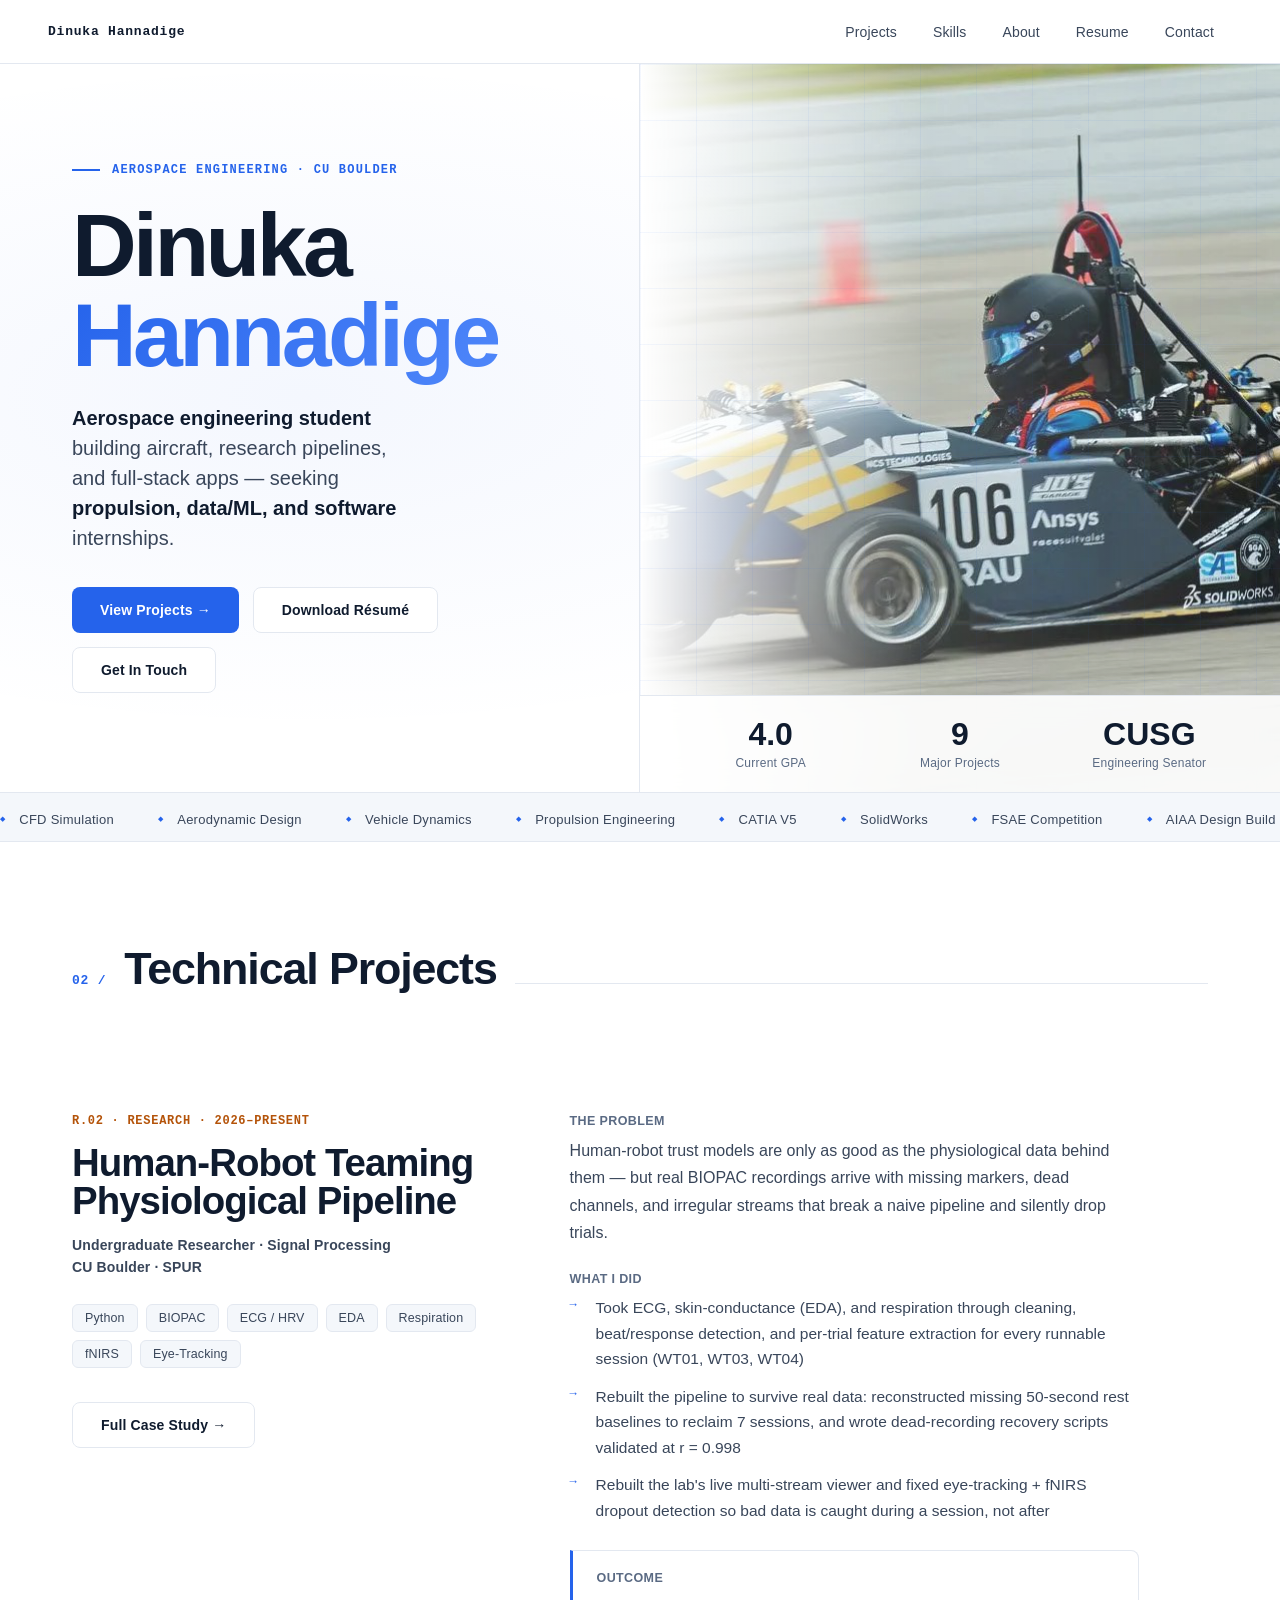
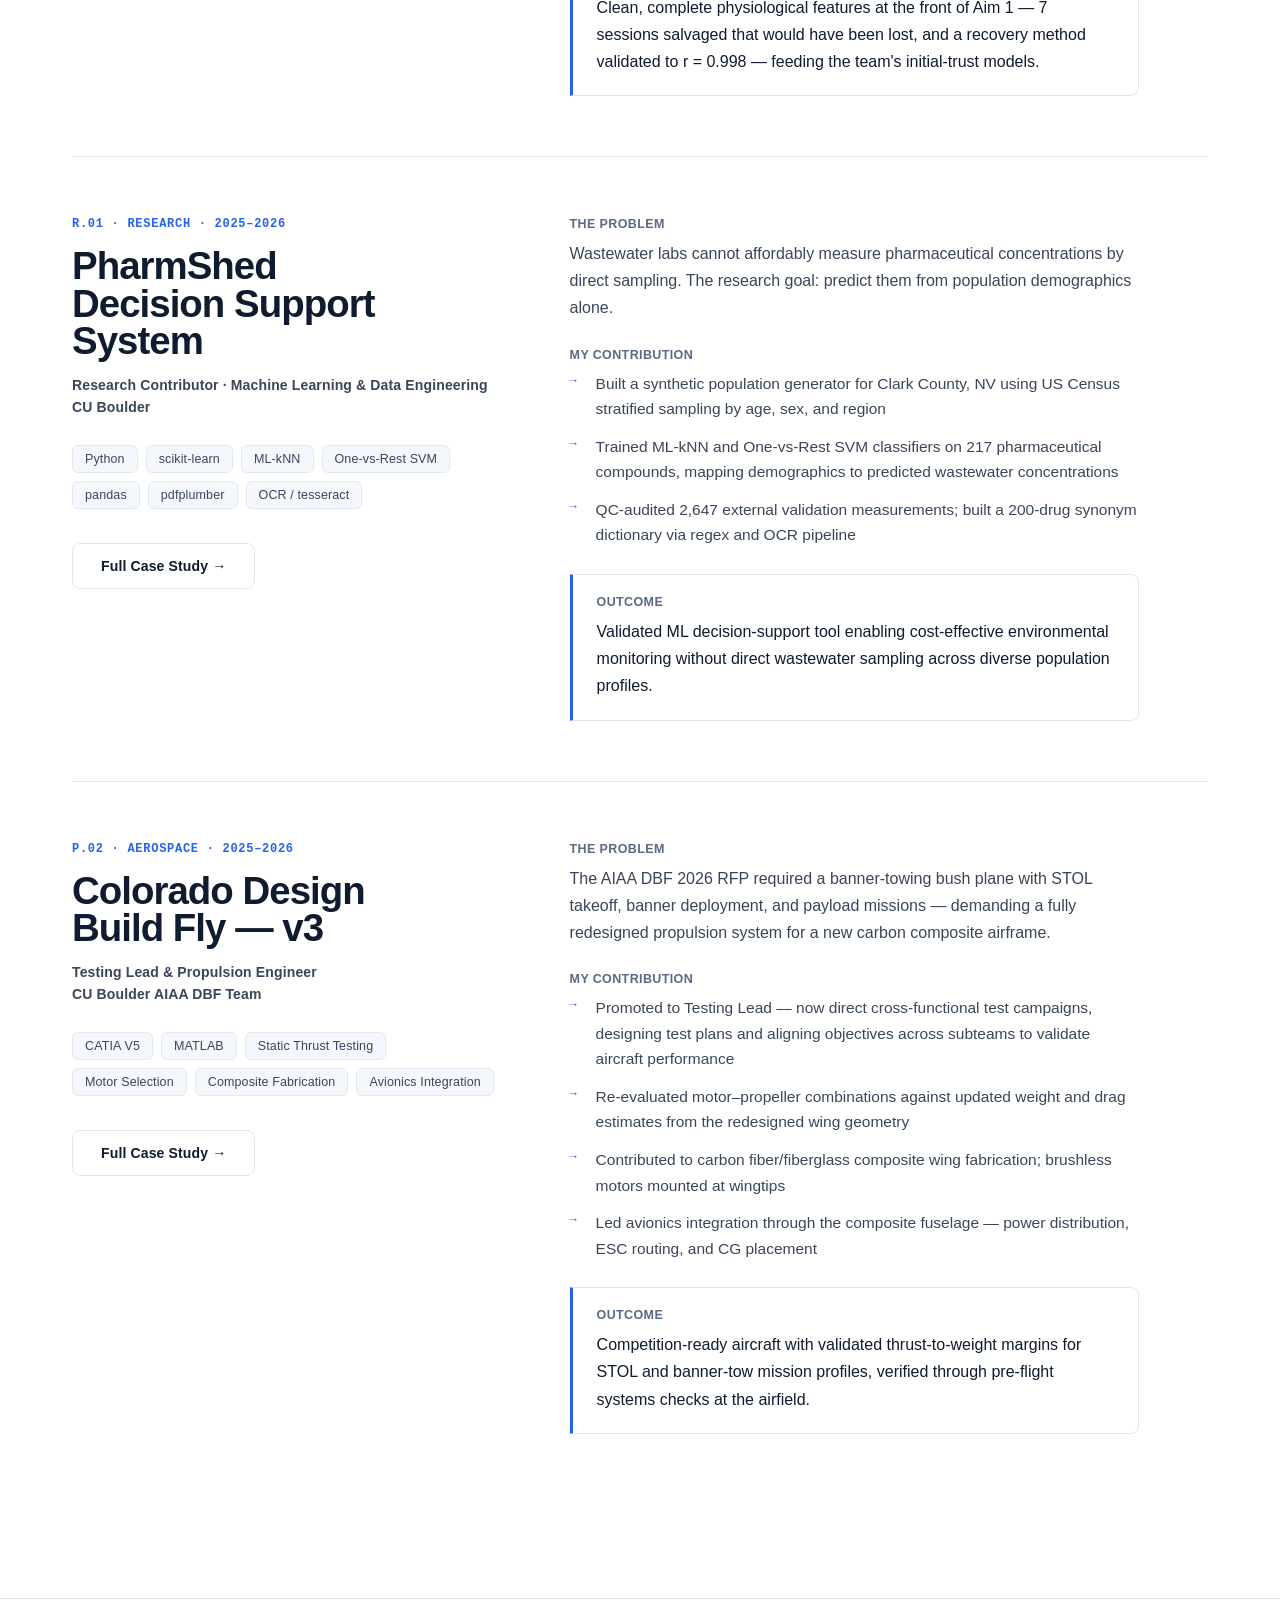
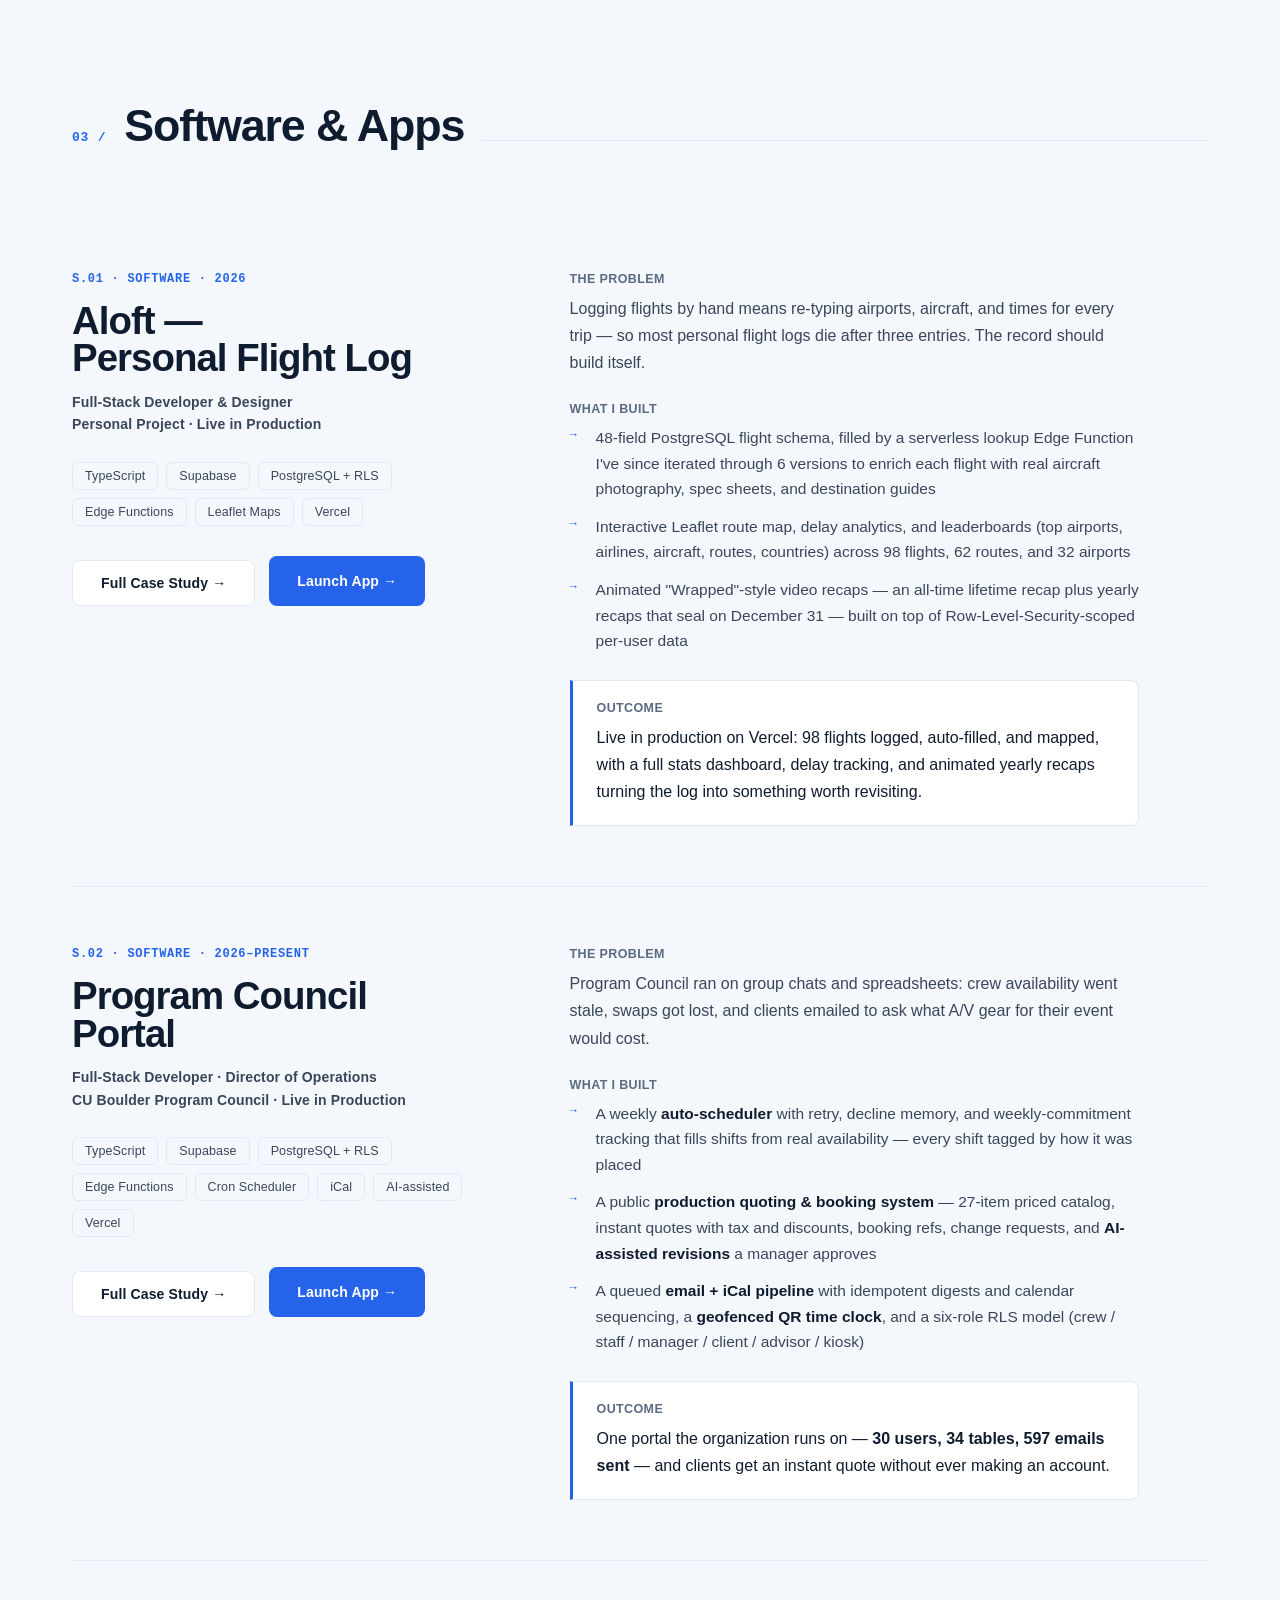
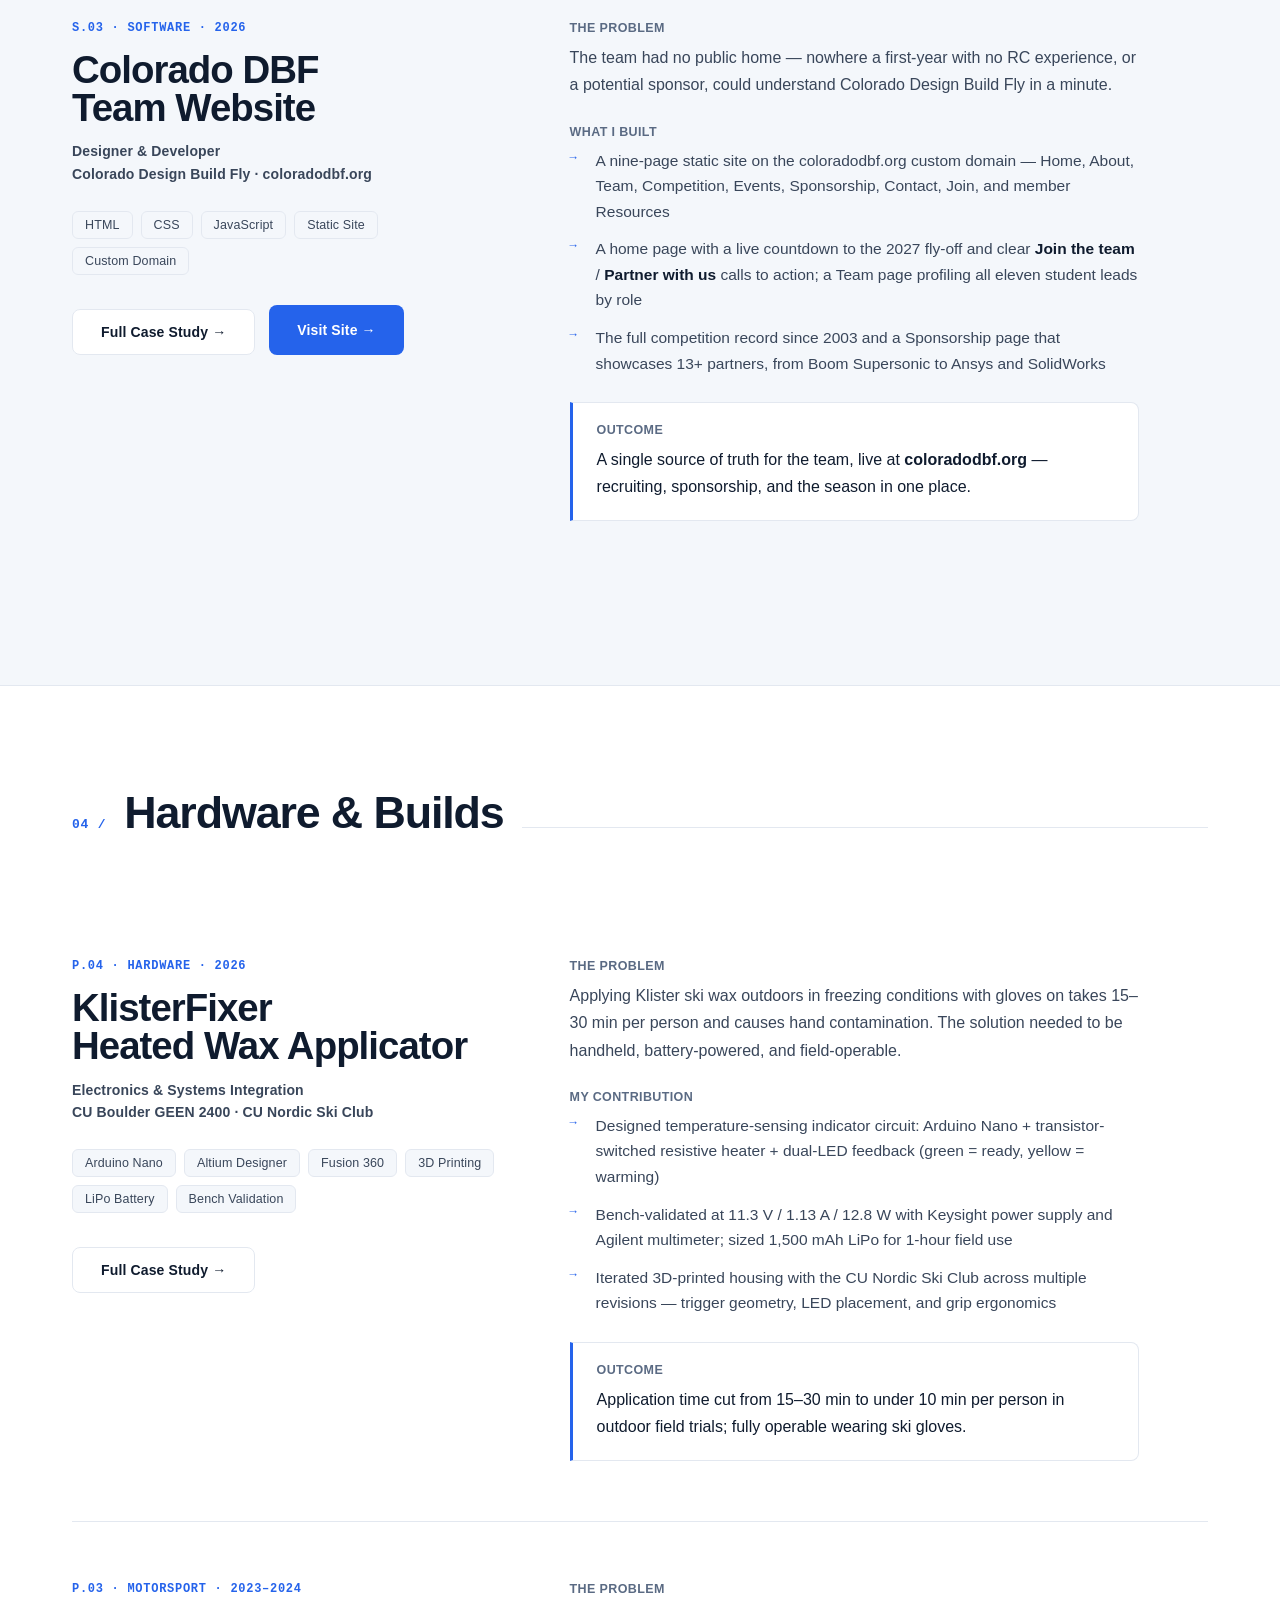
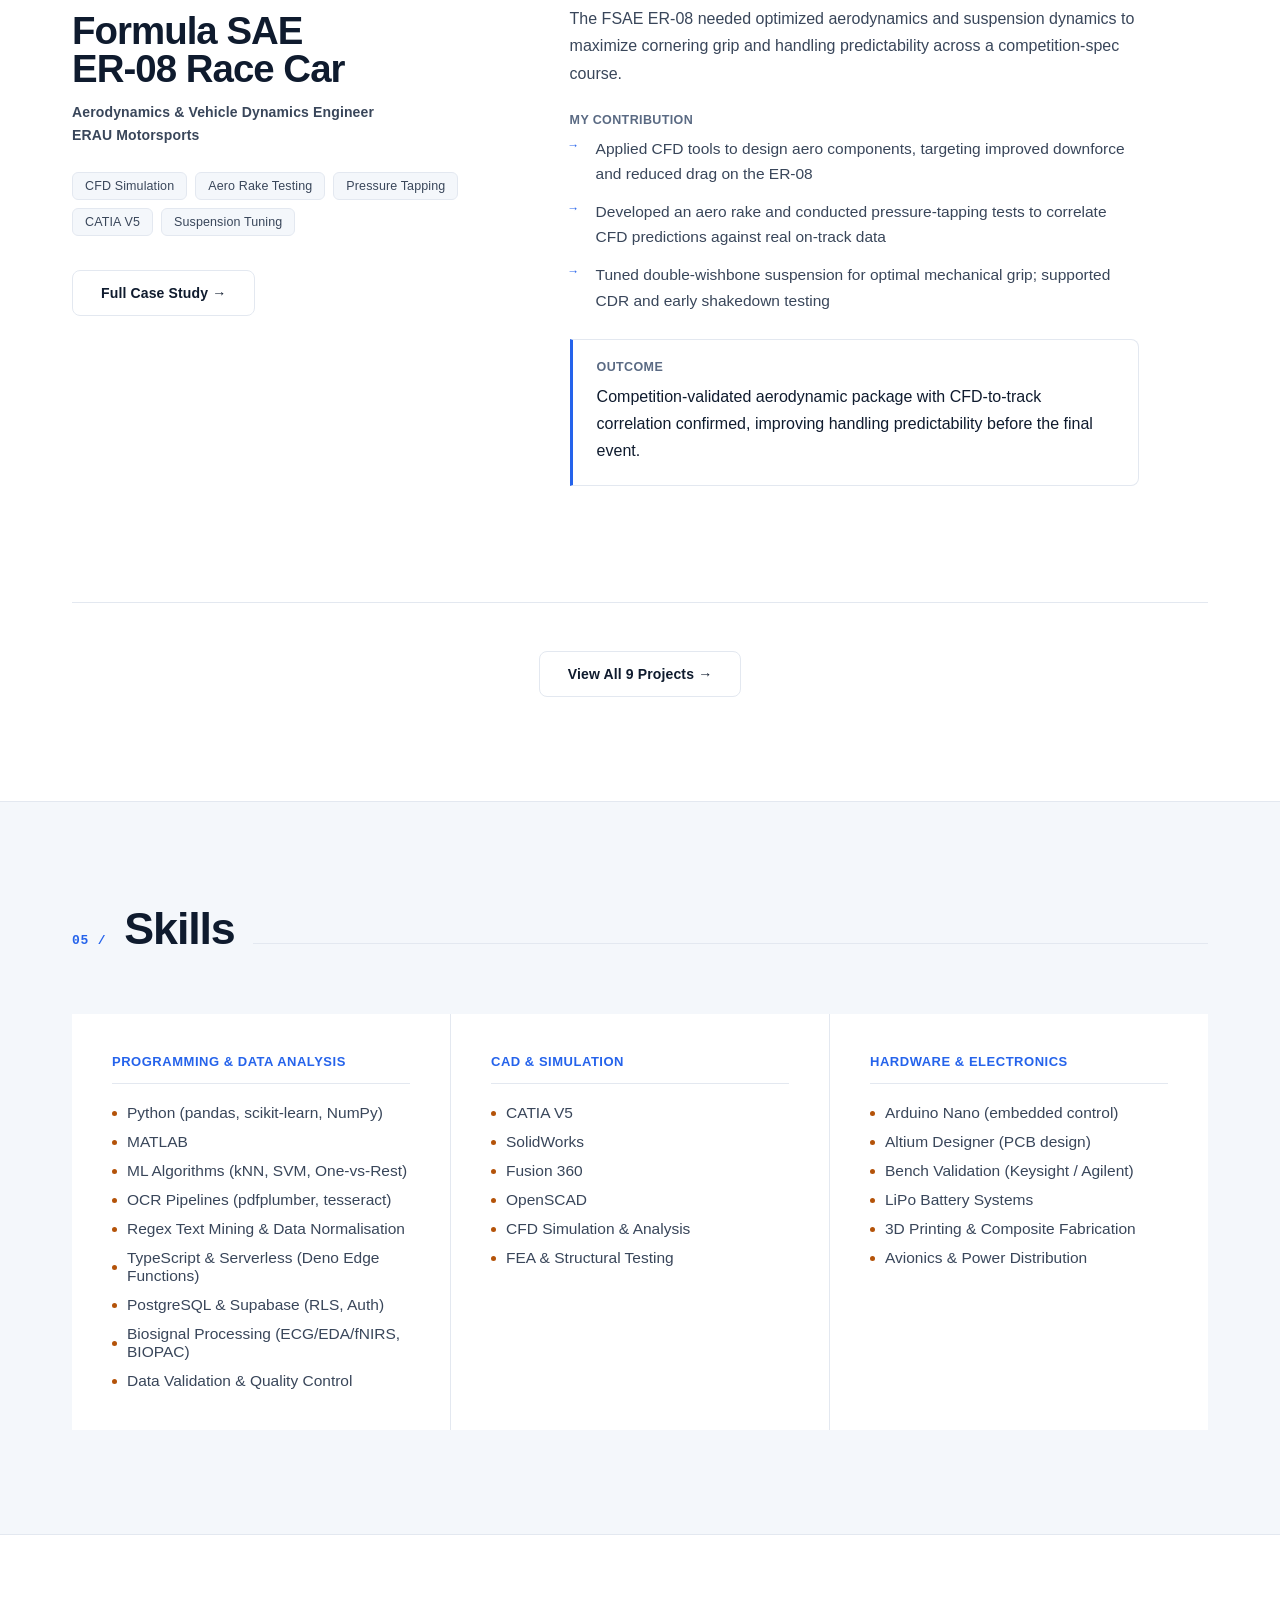
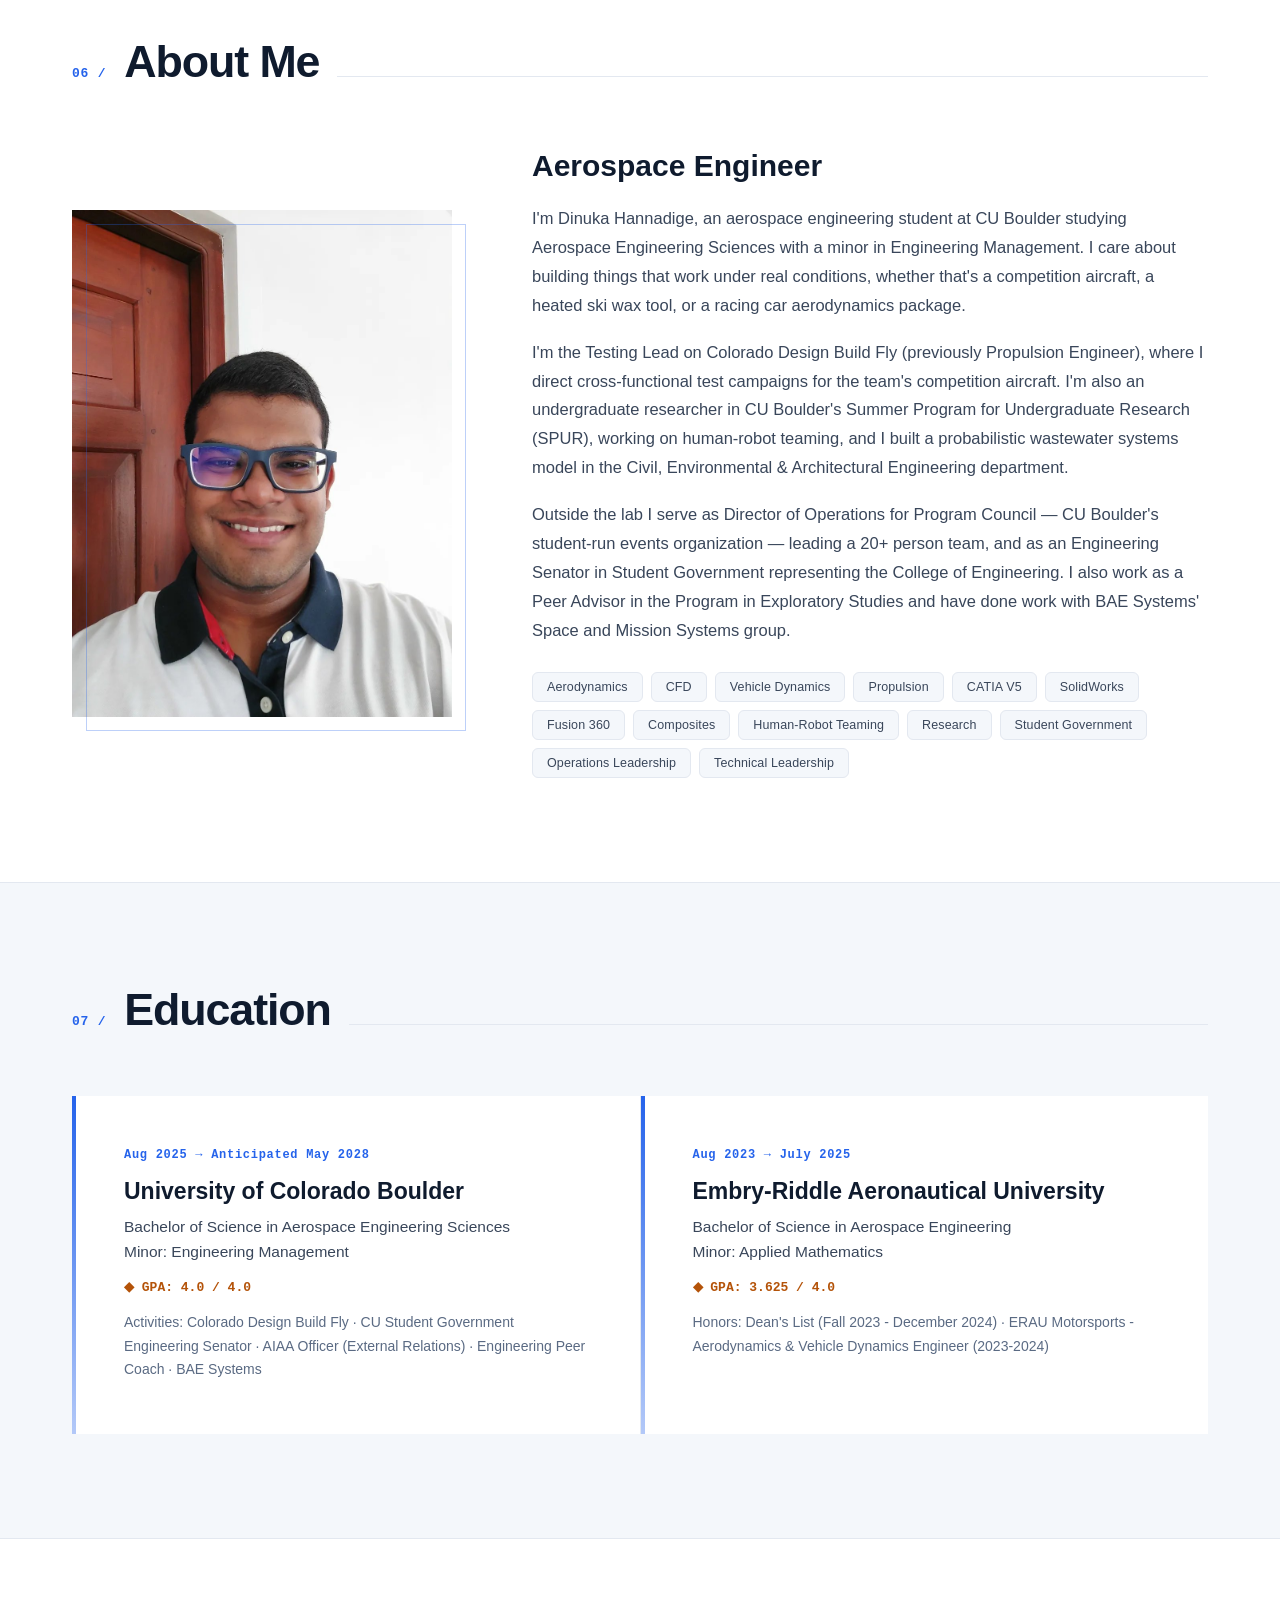
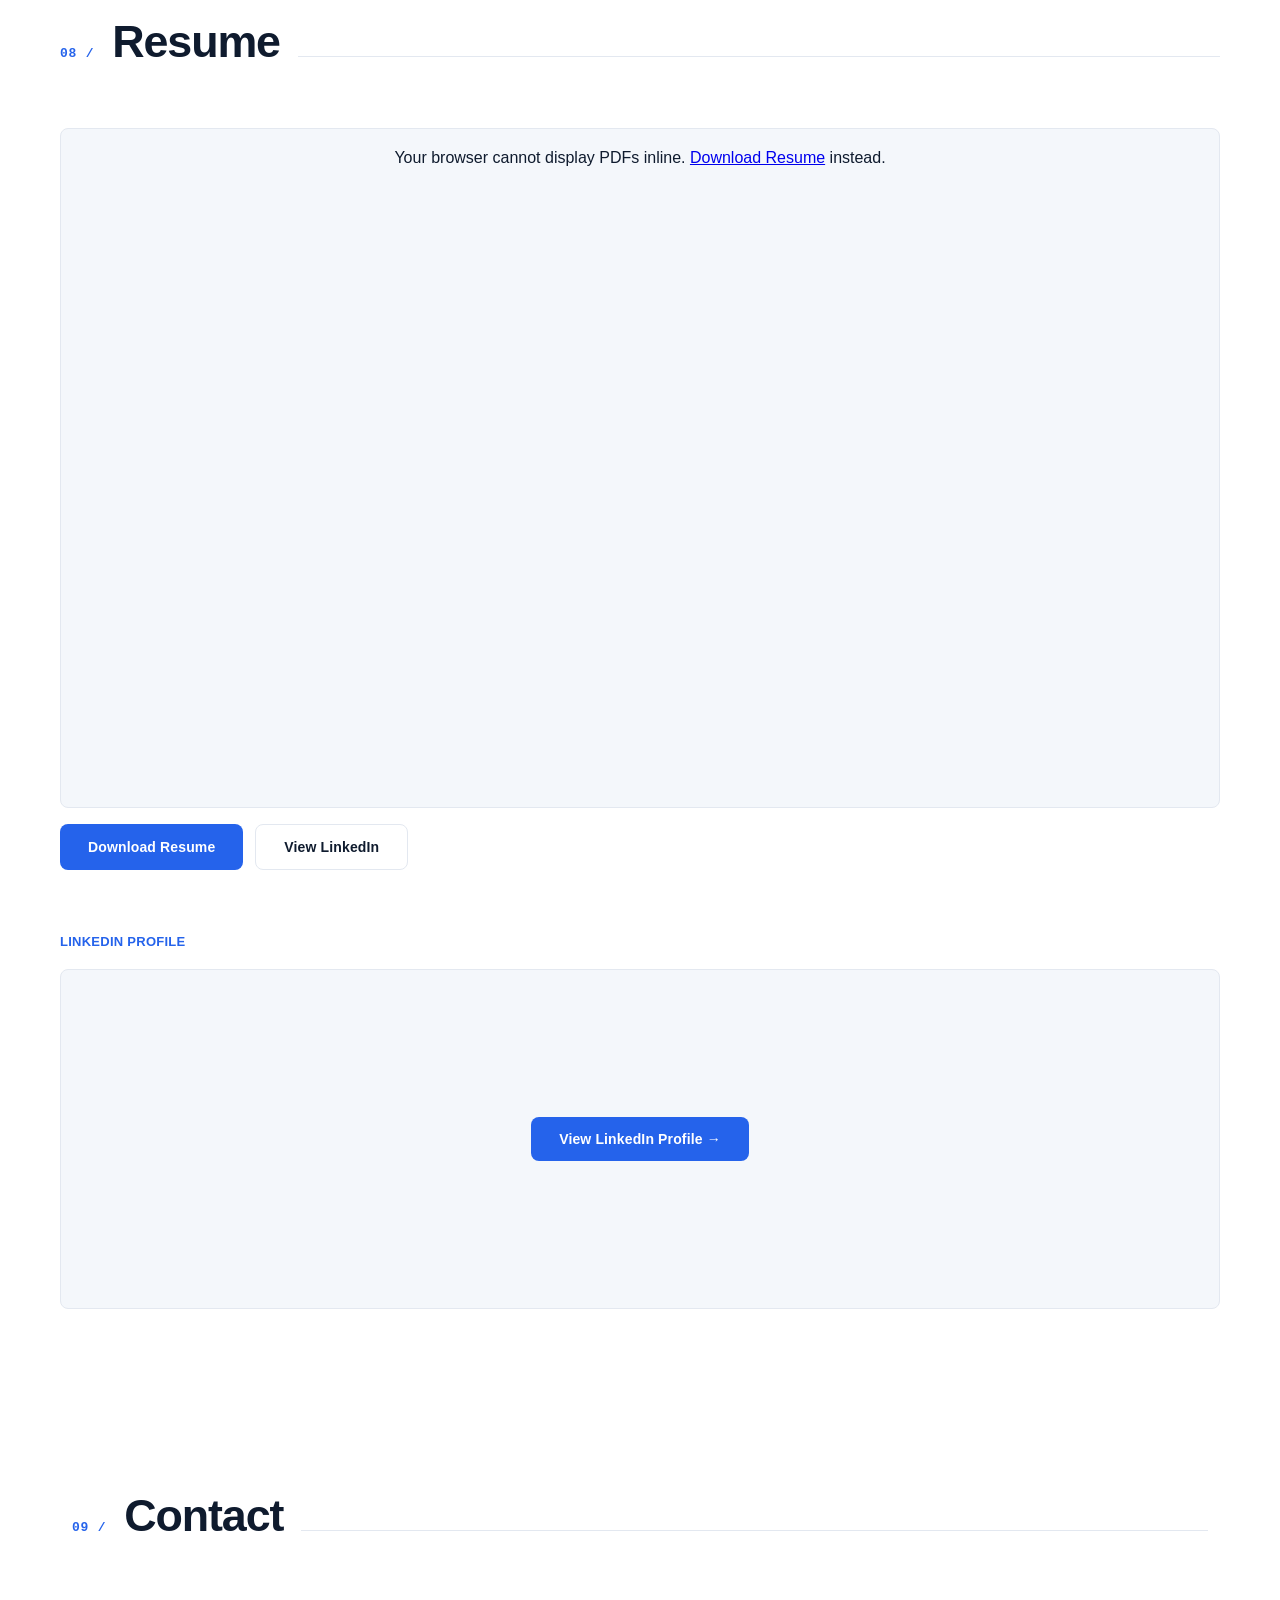
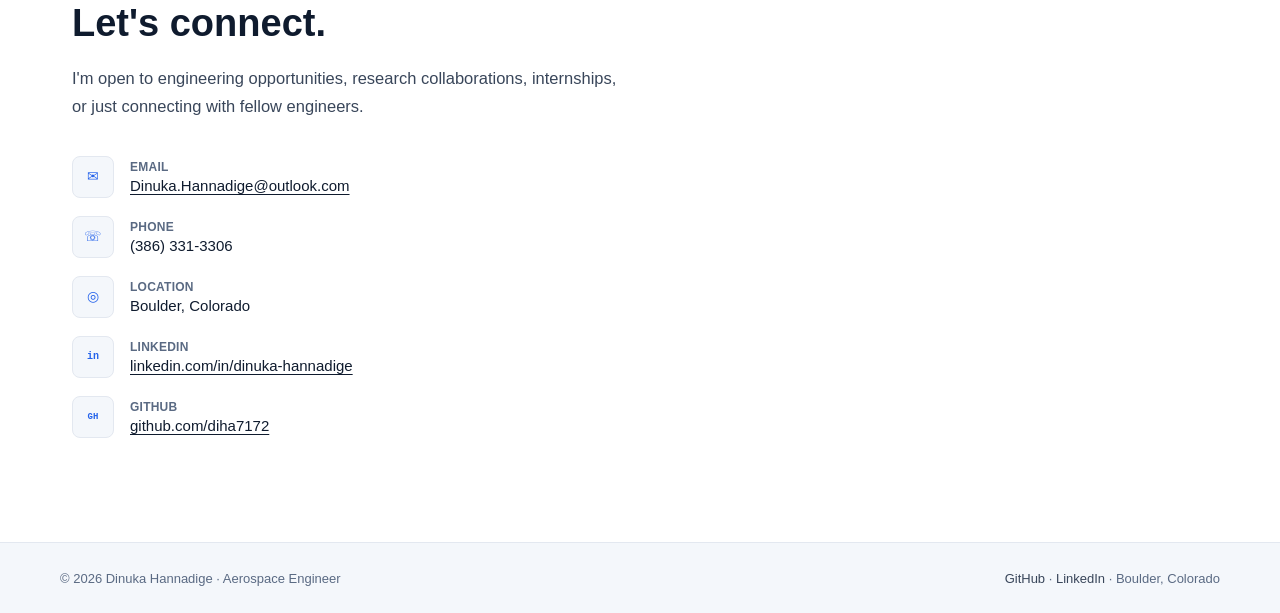
==== commit b8e1ad2f: "Add Colorado DBF website, rewrite PC Portal, fix bullet layout + broken link New project (S.03): the" ====
--- a/index.html
+++ b/index.html
@@ -7,7 +7,7 @@
   <meta name="viewport" content="width=device-width, initial-scale=1.0">
   <title>Dinuka Hannadige - Aerospace Engineer</title>
   <link rel="preconnect" href="https://fonts.googleapis.com"><link href="https://fonts.googleapis.com/css2?family=Space+Mono:wght@400;700&family=Syne:wght@400;700;800&family=DM+Sans:wght@300;400&display=swap" rel="stylesheet">
-  <link rel="stylesheet" href="style.css?v=6">
+  <link rel="stylesheet" href="style.css?v=7">
   <script src="https://platform.linkedin.com/badges/js/profile.js" async defer></script>
 </head>
 <body>
@@ -31,7 +31,7 @@
     <img class="hero-bg" src="[data-uri]" alt="ERAU ER-08 Formula SAE race car competing on track">
     <div class="hero-stats">
       <div><div class="stat-num">4.0</div><div class="stat-label">Current GPA</div></div>
-      <div><div class="stat-num">8</div><div class="stat-label">Major Projects</div></div>
+      <div><div class="stat-num">9</div><div class="stat-label">Major Projects</div></div>
       <div><div class="stat-num">CUSG</div><div class="stat-label">Engineering Senator</div></div>
     </div>
   </div>
@@ -180,33 +180,66 @@
 
   <div class="feat-entry">
     <div class="feat-entry-left">
-      <div class="feat-num">S.02 &middot; Software &middot; 2026</div>
-      <h3 class="feat-entry-title">Program Council<br>Crew Scheduler</h3>
+      <div class="feat-num">S.02 &middot; Software &middot; 2026&ndash;Present</div>
+      <h3 class="feat-entry-title">Program Council<br>Portal</h3>
       <div class="feat-entry-role">Full-Stack Developer &middot; Director of Operations<br>CU Boulder Program Council &middot; Live in Production</div>
       <div class="feat-stack">
-        <span class="chip">TypeScript</span><span class="chip">Supabase</span><span class="chip">PostgreSQL + RLS</span><span class="chip">Edge Functions</span><span class="chip">Email Notifications</span><span class="chip">Vercel</span>
+        <span class="chip">TypeScript</span><span class="chip">Supabase</span><span class="chip">PostgreSQL + RLS</span><span class="chip">Edge Functions</span><span class="chip">Cron Scheduler</span><span class="chip">iCal</span><span class="chip">AI-assisted</span><span class="chip">Vercel</span>
       </div>
       <div class="hero-ctas" style="opacity:1;animation:none">
         <a href="projects/crew-scheduler.html" class="btn btn-outline feat-cta-btn">Full Case Study &rarr;</a>
-        <a href="https://program-council-crew-manager.vercel.app" class="btn btn-primary" target="_blank" rel="noopener">Launch App &rarr;</a>
-      </div>
-    </div>
-    <div class="feat-entry-right">
-      <div class="feat-block">
-        <div class="feat-label">The Problem</div>
-        <p>Program Council schedules its events crew over group chats and spreadsheets: availability goes stale, swaps get lost, and nobody is sure who's working tonight's show.</p>
+        <a href="https://cu-pc-portal.vercel.app" class="btn btn-primary" target="_blank" rel="noopener">Launch App &rarr;</a>
+      </div>
+    </div>
+    <div class="feat-entry-right">
+      <div class="feat-block">
+        <div class="feat-label">The Problem</div>
+        <p>Program Council ran on group chats and spreadsheets: crew availability went stale, swaps got lost, and clients emailed to ask what A/V gear for their event would cost.</p>
       </div>
       <div class="feat-block">
         <div class="feat-label">What I Built</div>
         <ul class="feat-list">
-          <li>10-table relational schema &mdash; now including a dedicated absence-request workflow &mdash; with three-tier role-based access (crew / staff / manager) enforced by Row-Level Security on every table</li>
-          <li>Recurring availability with per-date overrides; five-state shift-swap marketplace; supervisor and split-shift designations with per-shift attendance tracking</li>
-          <li>Three serverless notification functions kept in sync as the workflow grew, plus international-crew work-hour compliance flagging</li>
-        </ul>
-      </div>
-      <div class="feat-block feat-outcome">
-        <div class="feat-label">Outcome</div>
-        <p>Live in production with 10 active users across three roles &mdash; availability, assignments, swaps, attendance, and time-off all run through one system with a full audit trail.</p>
+          <li>A weekly <strong>auto-scheduler</strong> with retry, decline memory, and weekly-commitment tracking that fills shifts from real availability &mdash; every shift tagged by how it was placed</li>
+          <li>A public <strong>production quoting &amp; booking system</strong> &mdash; 27-item priced catalog, instant quotes with tax and discounts, booking refs, change requests, and <strong>AI-assisted revisions</strong> a manager approves</li>
+          <li>A queued <strong>email + iCal pipeline</strong> with idempotent digests and calendar sequencing, a <strong>geofenced QR time clock</strong>, and a six-role RLS model (crew / staff / manager / client / advisor / kiosk)</li>
+        </ul>
+      </div>
+      <div class="feat-block feat-outcome">
+        <div class="feat-label">Outcome</div>
+        <p>One portal the organization runs on &mdash; <strong>30 users, 34 tables, 597 emails sent</strong> &mdash; and clients get an instant quote without ever making an account.</p>
+      </div>
+    </div>
+  </div>
+
+  <div class="feat-entry">
+    <div class="feat-entry-left">
+      <div class="feat-num">S.03 &middot; Software &middot; 2026</div>
+      <h3 class="feat-entry-title">Colorado DBF<br>Team Website</h3>
+      <div class="feat-entry-role">Designer &amp; Developer<br>Colorado Design Build Fly &middot; coloradodbf.org</div>
+      <div class="feat-stack">
+        <span class="chip">HTML</span><span class="chip">CSS</span><span class="chip">JavaScript</span><span class="chip">Static Site</span><span class="chip">Custom Domain</span>
+      </div>
+      <div class="hero-ctas" style="opacity:1;animation:none">
+        <a href="projects/coloradodbf.html" class="btn btn-outline feat-cta-btn">Full Case Study &rarr;</a>
+        <a href="https://coloradodbf.org" class="btn btn-primary" target="_blank" rel="noopener">Visit Site &rarr;</a>
+      </div>
+    </div>
+    <div class="feat-entry-right">
+      <div class="feat-block">
+        <div class="feat-label">The Problem</div>
+        <p>The team had no public home &mdash; nowhere a first-year with no RC experience, or a potential sponsor, could understand Colorado Design Build Fly in a minute.</p>
+      </div>
+      <div class="feat-block">
+        <div class="feat-label">What I Built</div>
+        <ul class="feat-list">
+          <li>A nine-page static site on the coloradodbf.org custom domain &mdash; Home, About, Team, Competition, Events, Sponsorship, Contact, Join, and member Resources</li>
+          <li>A home page with a live countdown to the 2027 fly-off and clear <strong>Join the team</strong> / <strong>Partner with us</strong> calls to action; a Team page profiling all eleven student leads by role</li>
+          <li>The full competition record since 2003 and a Sponsorship page that showcases 13+ partners, from Boom Supersonic to Ansys and SolidWorks</li>
+        </ul>
+      </div>
+      <div class="feat-block feat-outcome">
+        <div class="feat-label">Outcome</div>
+        <p>A single source of truth for the team, live at <strong>coloradodbf.org</strong> &mdash; recruiting, sponsorship, and the season in one place.</p>
       </div>
     </div>
   </div>
@@ -279,7 +312,7 @@
   </div>
 
   <div class="feat-view-all">
-    <a href="projects.html" class="btn btn-outline">View All 8 Projects &rarr;</a>
+    <a href="projects.html" class="btn btn-outline">View All 9 Projects &rarr;</a>
   </div>
 </section>
 <section class="skills-section" id="skills">
--- a/style.css
+++ b/style.css
@@ -270,8 +270,8 @@
 .feat-label{font-family:"DM Sans",sans-serif;font-weight:700;font-size:12.5px;color:var(--muted);letter-spacing:.03em;text-transform:uppercase;margin-bottom:9px}
 .feat-block>p{font-size:16px;line-height:1.7;color:var(--dim)}
 .feat-list{list-style:none;display:flex;flex-direction:column;gap:12px;max-width:64ch}
-.feat-list li{font-size:15.5px;line-height:1.65;color:var(--dim);display:flex;gap:14px;align-items:baseline}
-.feat-list li::before{content:"→";color:var(--accent);font-family:"Space Mono",monospace;font-size:12px;flex-shrink:0}
+.feat-list li{font-size:15.5px;line-height:1.65;color:var(--dim);position:relative;padding-left:26px}
+.feat-list li::before{content:"→";position:absolute;left:0;top:1px;color:var(--accent);font-family:"Space Mono",monospace;font-size:12px}
 .feat-list li strong{color:var(--text)}
 .feat-outcome{padding:20px 24px;border:1px solid var(--border);border-left:3px solid var(--accent);border-radius:0 8px 8px 0;background:var(--bg)}
 .feat-alt .feat-outcome{background:var(--card)}
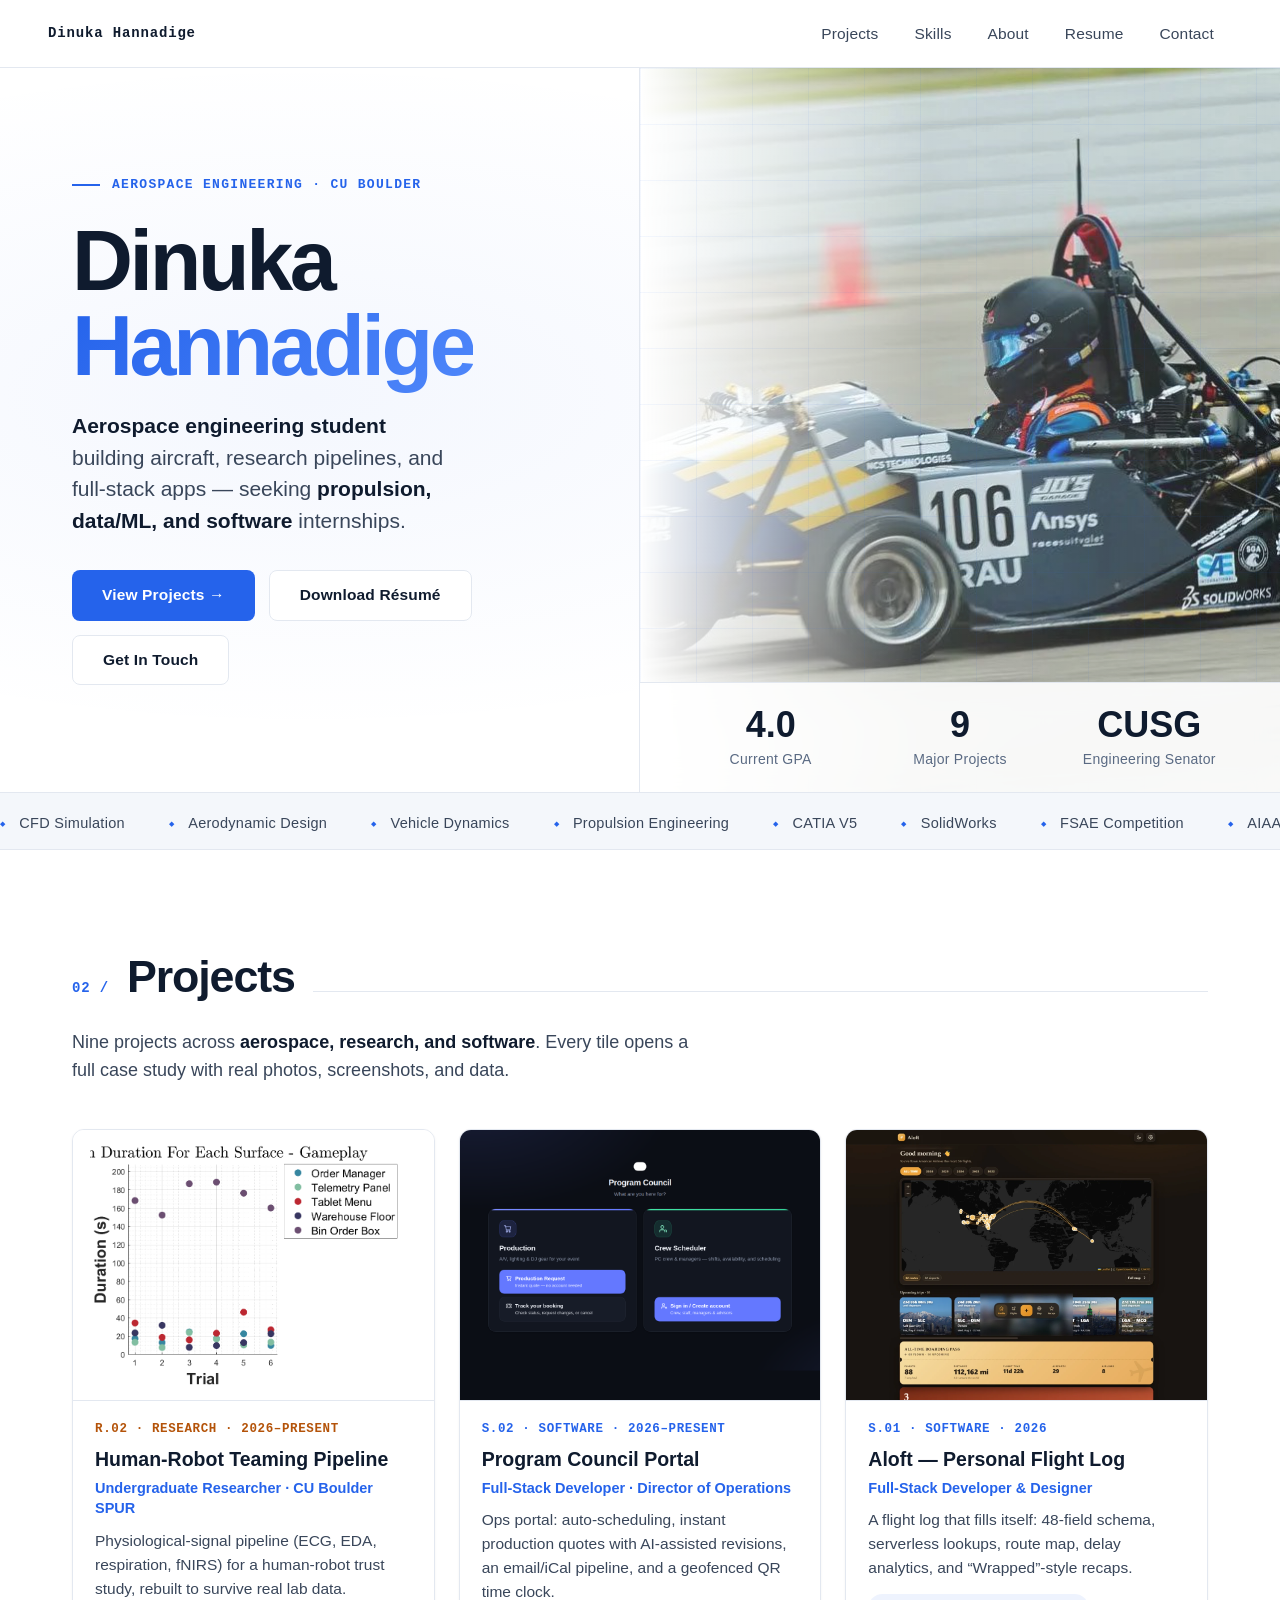
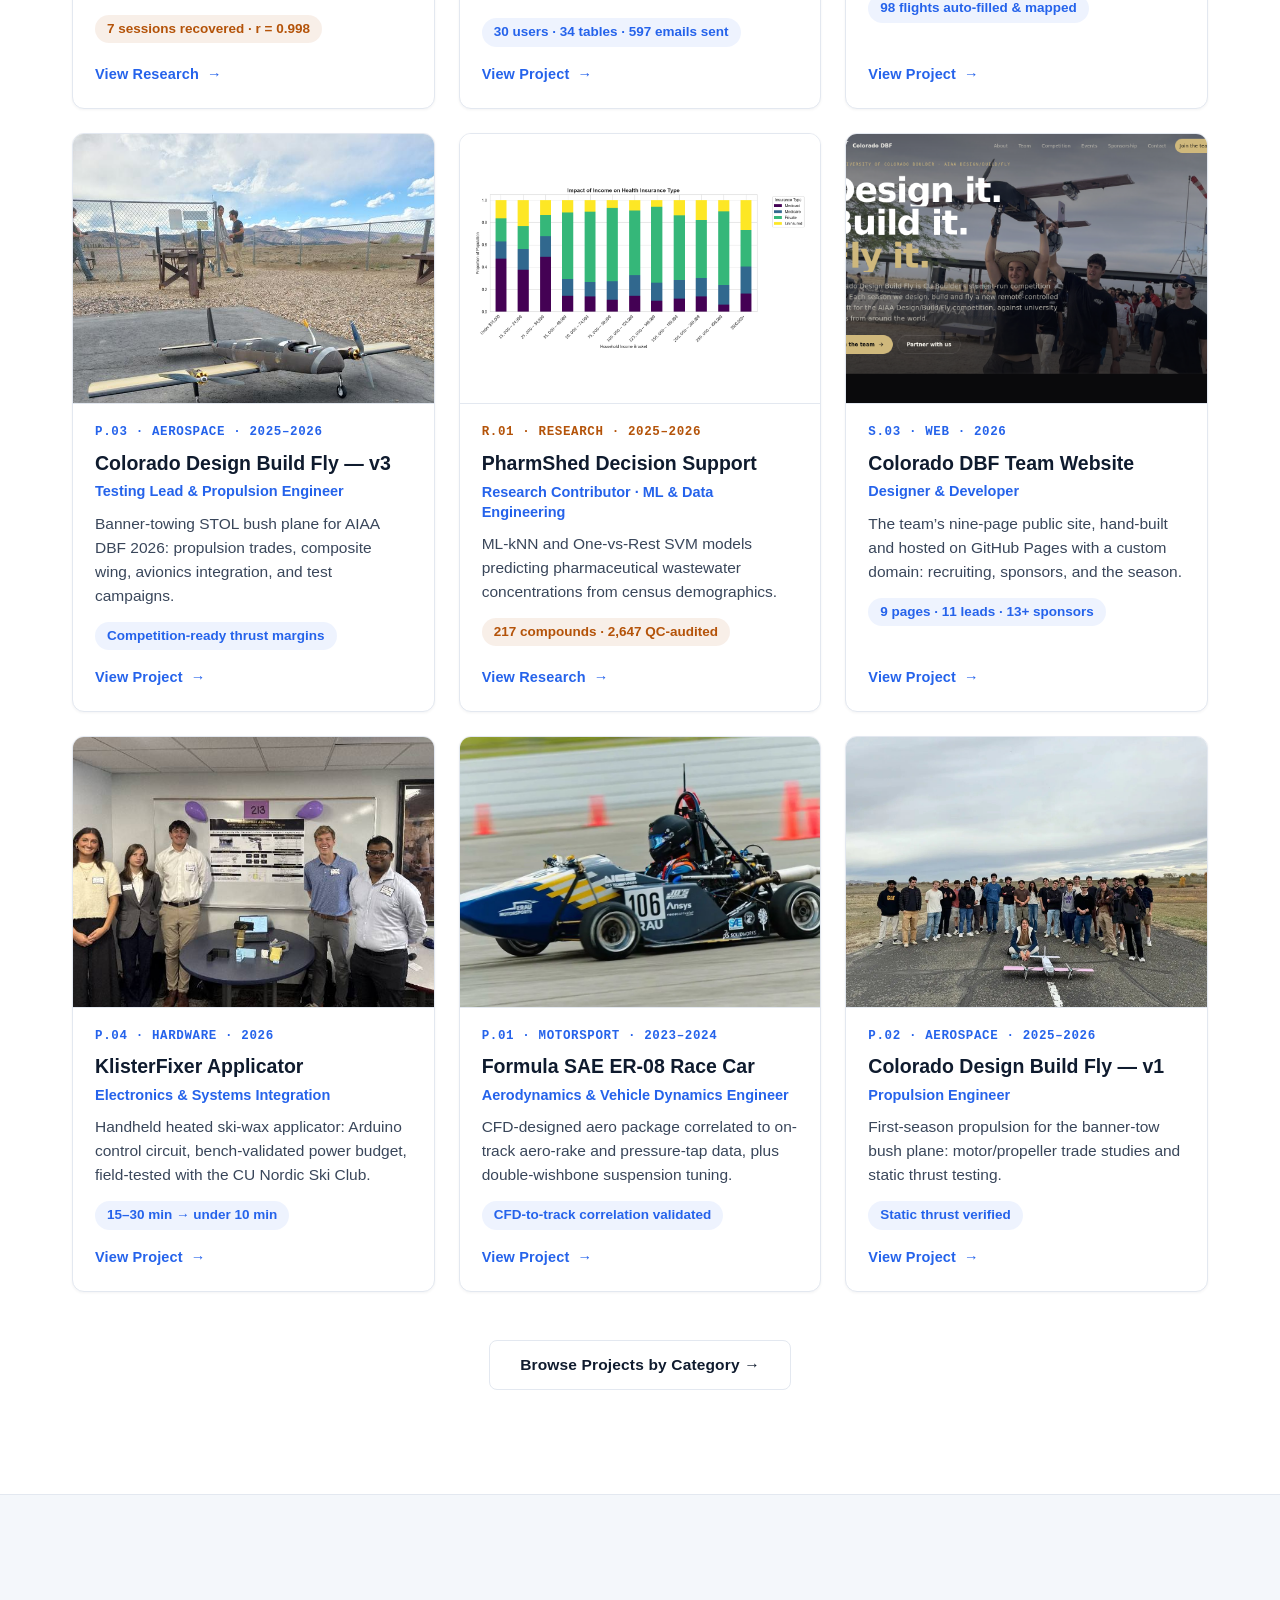
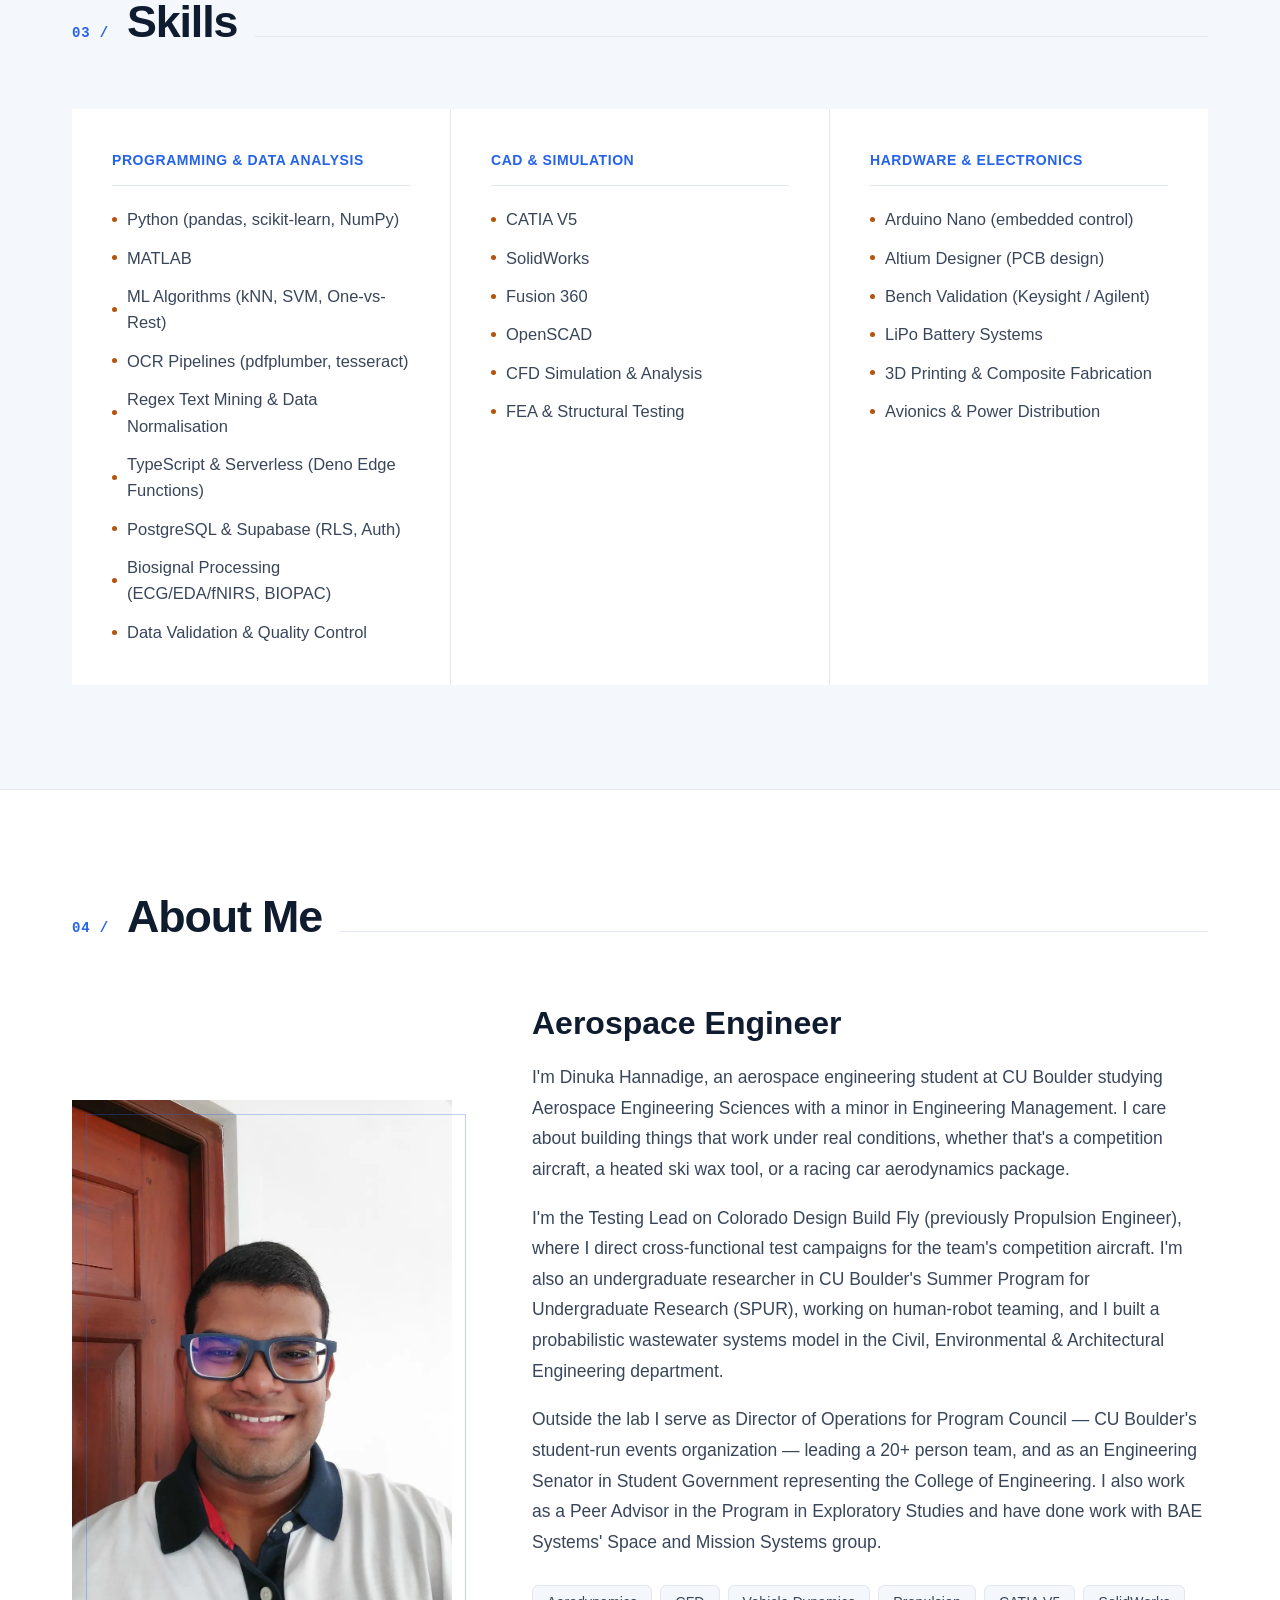
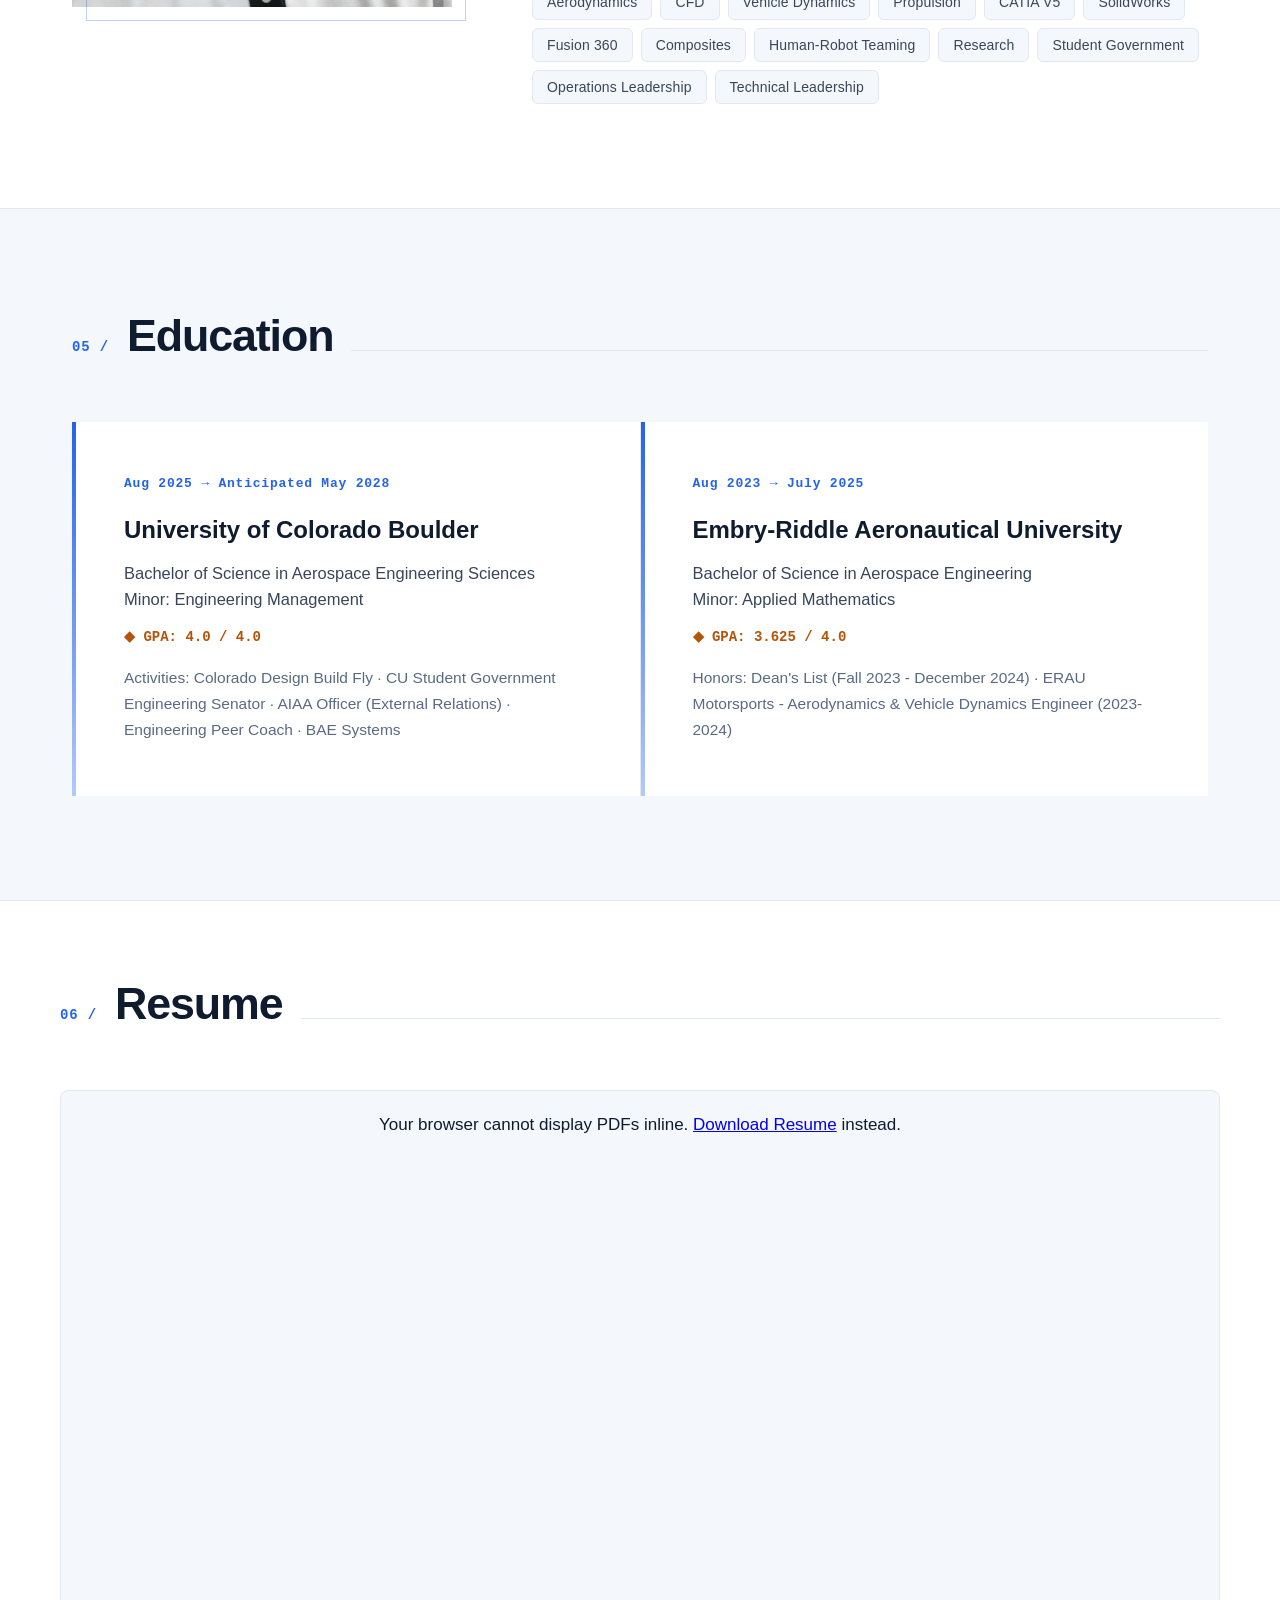
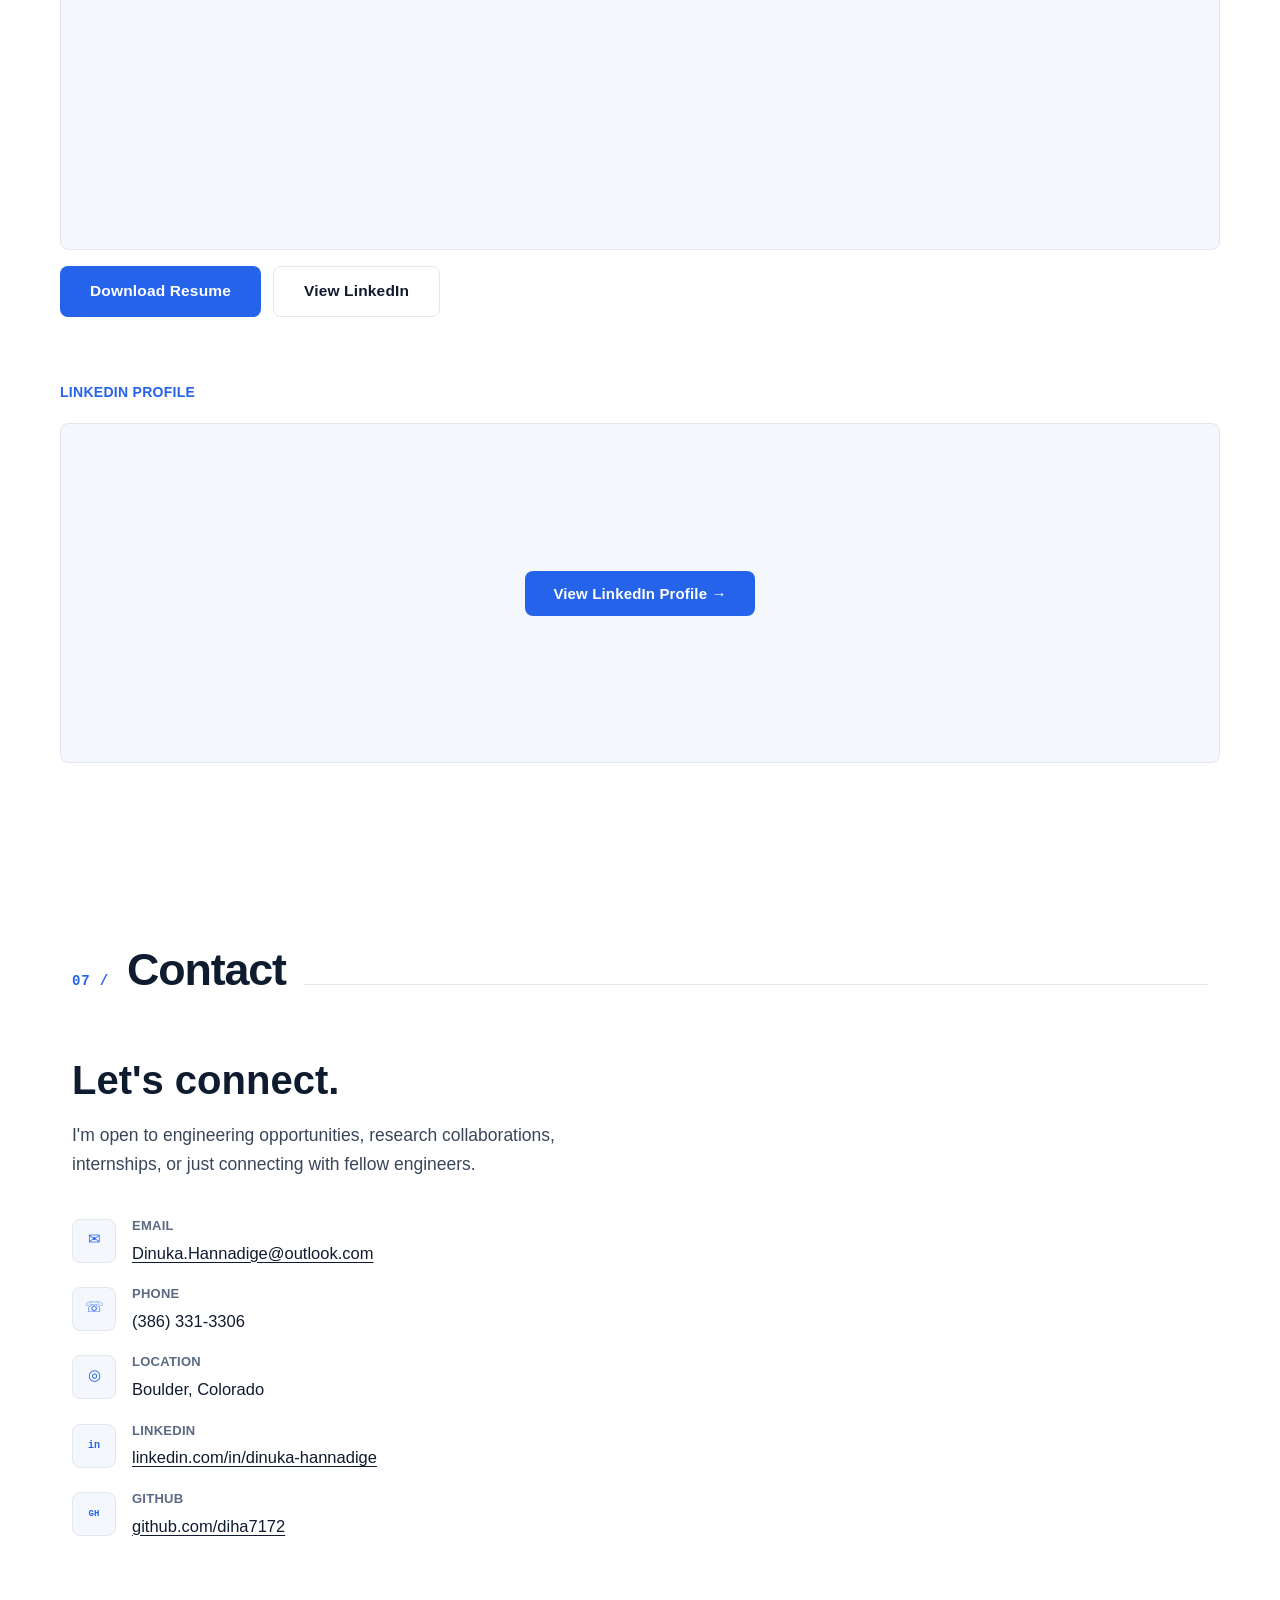
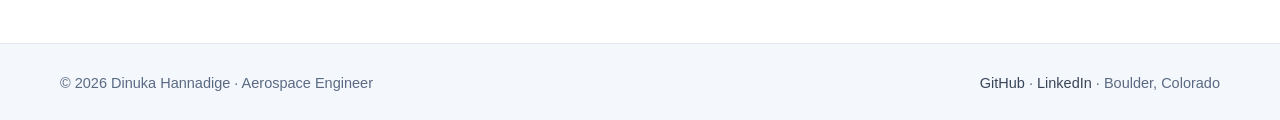
==== commit 5c1105a7: "Rebuild home as a project-tile highlights reel, enlarge type, fix mobile nav overlap - Home: replace" ====
--- a/index.html
+++ b/index.html
@@ -7,7 +7,7 @@
   <meta name="viewport" content="width=device-width, initial-scale=1.0">
   <title>Dinuka Hannadige - Aerospace Engineer</title>
   <link rel="preconnect" href="https://fonts.googleapis.com"><link href="https://fonts.googleapis.com/css2?family=Space+Mono:wght@400;700&family=Syne:wght@400;700;800&family=DM+Sans:wght@300;400&display=swap" rel="stylesheet">
-  <link rel="stylesheet" href="style.css?v=7">
+  <link rel="stylesheet" href="style.css?v=8">
   <script src="https://platform.linkedin.com/badges/js/profile.js" async defer></script>
 </head>
 <body>
@@ -21,14 +21,14 @@
     <h1 class="hero-name">Dinuka<br><span class="blue">Hannadige</span></h1>
     <p class="hero-lede"><strong>Aerospace engineering student</strong> building aircraft, research pipelines, and full-stack apps — seeking <strong>propulsion, data/ML, and software</strong> internships.</p>
     <div class="hero-ctas">
-      <a href="projects.html" class="btn btn-primary">View Projects →</a>
+      <a href="#projects" class="btn btn-primary">View Projects →</a>
       <a href="Hannadige_Dinuka_Resume.pdf" class="btn btn-outline" target="_blank" rel="noopener">Download Résumé</a>
       <a href="#contact" class="btn btn-outline">Get In Touch</a>
     </div>
   </div>
   <div class="hero-right">
     <div class="grid-overlay"></div>
-    <img class="hero-bg" src="[data-uri]" alt="ERAU ER-08 Formula SAE race car competing on track">
+    <img class="hero-bg" src="assets/photos/fsae.jpg" alt="ERAU ER-08 Formula SAE race car competing on track">
     <div class="hero-stats">
       <div><div class="stat-num">4.0</div><div class="stat-label">Current GPA</div></div>
       <div><div class="stat-num">9</div><div class="stat-label">Major Projects</div></div>
@@ -40,284 +40,121 @@
   <span class="ticker-item">CFD Simulation</span><span class="ticker-item">Aerodynamic Design</span><span class="ticker-item">Vehicle Dynamics</span><span class="ticker-item">Propulsion Engineering</span><span class="ticker-item">CATIA V5</span><span class="ticker-item">SolidWorks</span><span class="ticker-item">FSAE Competition</span><span class="ticker-item">AIAA Design Build Fly</span><span class="ticker-item">Structural Testing</span><span class="ticker-item">Systems Integration</span><span class="ticker-item">Full-Stack Development</span><span class="ticker-item">TypeScript &amp; Supabase</span><span class="ticker-item">Physiological Signal Processing</span><span class="ticker-item">BIOPAC &amp; fNIRS</span>
   <span class="ticker-item">CFD Simulation</span><span class="ticker-item">Aerodynamic Design</span><span class="ticker-item">Vehicle Dynamics</span><span class="ticker-item">Propulsion Engineering</span><span class="ticker-item">CATIA V5</span><span class="ticker-item">SolidWorks</span><span class="ticker-item">FSAE Competition</span><span class="ticker-item">AIAA Design Build Fly</span><span class="ticker-item">Structural Testing</span><span class="ticker-item">Systems Integration</span><span class="ticker-item">Full-Stack Development</span><span class="ticker-item">TypeScript &amp; Supabase</span><span class="ticker-item">Physiological Signal Processing</span><span class="ticker-item">BIOPAC &amp; fNIRS</span>
 </div></div>
-<section class="feat-projects-section" id="projects">
+<section id="projects">
   <div class="section-header">
     <span class="section-num">02 /</span>
-    <h2 class="section-title">Technical Projects</h2>
-    <div class="section-line"></div>
-  </div>
-
-  <div class="feat-entry">
-    <div class="feat-entry-left">
-      <div class="feat-num" style="color:var(--accent2)">R.02 &middot; Research &middot; 2026&ndash;Present</div>
-      <h3 class="feat-entry-title">Human-Robot Teaming<br>Physiological Pipeline</h3>
-      <div class="feat-entry-role">Undergraduate Researcher &middot; Signal Processing<br>CU Boulder &middot; SPUR</div>
-      <div class="feat-stack">
-        <span class="chip">Python</span><span class="chip">BIOPAC</span><span class="chip">ECG / HRV</span><span class="chip">EDA</span><span class="chip">Respiration</span><span class="chip">fNIRS</span><span class="chip">Eye-Tracking</span>
-      </div>
-      <a href="projects/human-robot-teaming.html" class="btn btn-outline feat-cta-btn">Full Case Study &rarr;</a>
-    </div>
-    <div class="feat-entry-right">
-      <div class="feat-block">
-        <div class="feat-label">The Problem</div>
-        <p>Human-robot trust models are only as good as the physiological data behind them &mdash; but real BIOPAC recordings arrive with missing markers, dead channels, and irregular streams that break a naive pipeline and silently drop trials.</p>
-      </div>
-      <div class="feat-block">
-        <div class="feat-label">What I Did</div>
-        <ul class="feat-list">
-          <li>Took ECG, skin-conductance (EDA), and respiration through cleaning, beat/response detection, and per-trial feature extraction for every runnable session (WT01, WT03, WT04)</li>
-          <li>Rebuilt the pipeline to survive real data: reconstructed missing 50-second rest baselines to reclaim 7 sessions, and wrote dead-recording recovery scripts validated at r&nbsp;=&nbsp;0.998</li>
-          <li>Rebuilt the lab's live multi-stream viewer and fixed eye-tracking + fNIRS dropout detection so bad data is caught during a session, not after</li>
-        </ul>
-      </div>
-      <div class="feat-block feat-outcome">
-        <div class="feat-label">Outcome</div>
-        <p>Clean, complete physiological features at the front of Aim 1 &mdash; 7 sessions salvaged that would have been lost, and a recovery method validated to r&nbsp;=&nbsp;0.998 &mdash; feeding the team's initial-trust models.</p>
-      </div>
-    </div>
-  </div>
-
-  <div class="feat-entry">
-    <div class="feat-entry-left">
-      <div class="feat-num">R.01 &middot; Research &middot; 2025&ndash;2026</div>
-      <h3 class="feat-entry-title">PharmShed<br>Decision Support System</h3>
-      <div class="feat-entry-role">Research Contributor &middot; Machine Learning &amp; Data Engineering<br>CU Boulder</div>
-      <div class="feat-stack">
-        <span class="chip">Python</span><span class="chip">scikit-learn</span><span class="chip">ML-kNN</span><span class="chip">One-vs-Rest SVM</span><span class="chip">pandas</span><span class="chip">pdfplumber</span><span class="chip">OCR / tesseract</span>
-      </div>
-      <a href="projects/pharmshed.html" class="btn btn-outline feat-cta-btn">Full Case Study &rarr;</a>
-    </div>
-    <div class="feat-entry-right">
-      <div class="feat-block">
-        <div class="feat-label">The Problem</div>
-        <p>Wastewater labs cannot affordably measure pharmaceutical concentrations by direct sampling. The research goal: predict them from population demographics alone.</p>
-      </div>
-      <div class="feat-block">
-        <div class="feat-label">My Contribution</div>
-        <ul class="feat-list">
-          <li>Built a synthetic population generator for Clark County, NV using US Census stratified sampling by age, sex, and region</li>
-          <li>Trained ML-kNN and One-vs-Rest SVM classifiers on 217 pharmaceutical compounds, mapping demographics to predicted wastewater concentrations</li>
-          <li>QC-audited 2,647 external validation measurements; built a 200-drug synonym dictionary via regex and OCR pipeline</li>
-        </ul>
-      </div>
-      <div class="feat-block feat-outcome">
-        <div class="feat-label">Outcome</div>
-        <p>Validated ML decision-support tool enabling cost-effective environmental monitoring without direct wastewater sampling across diverse population profiles.</p>
-      </div>
-    </div>
-  </div>
-
-  <div class="feat-entry">
-    <div class="feat-entry-left">
-      <div class="feat-num">P.02 &middot; Aerospace &middot; 2025&ndash;2026</div>
-      <h3 class="feat-entry-title">Colorado Design<br>Build Fly &mdash; v3</h3>
-      <div class="feat-entry-role">Testing Lead &amp; Propulsion Engineer<br>CU Boulder AIAA DBF Team</div>
-      <div class="feat-stack">
-        <span class="chip">CATIA V5</span><span class="chip">MATLAB</span><span class="chip">Static Thrust Testing</span><span class="chip">Motor Selection</span><span class="chip">Composite Fabrication</span><span class="chip">Avionics Integration</span>
-      </div>
-      <a href="projects/dbf-v3.html" class="btn btn-outline feat-cta-btn">Full Case Study &rarr;</a>
-    </div>
-    <div class="feat-entry-right">
-      <div class="feat-block">
-        <div class="feat-label">The Problem</div>
-        <p>The AIAA DBF 2026 RFP required a banner-towing bush plane with STOL takeoff, banner deployment, and payload missions &mdash; demanding a fully redesigned propulsion system for a new carbon composite airframe.</p>
-      </div>
-      <div class="feat-block">
-        <div class="feat-label">My Contribution</div>
-        <ul class="feat-list">
-          <li>Promoted to Testing Lead &mdash; now direct cross-functional test campaigns, designing test plans and aligning objectives across subteams to validate aircraft performance</li>
-          <li>Re-evaluated motor&ndash;propeller combinations against updated weight and drag estimates from the redesigned wing geometry</li>
-          <li>Contributed to carbon fiber/fiberglass composite wing fabrication; brushless motors mounted at wingtips</li>
-          <li>Led avionics integration through the composite fuselage &mdash; power distribution, ESC routing, and CG placement</li>
-        </ul>
-      </div>
-      <div class="feat-block feat-outcome">
-        <div class="feat-label">Outcome</div>
-        <p>Competition-ready aircraft with validated thrust-to-weight margins for STOL and banner-tow mission profiles, verified through pre-flight systems checks at the airfield.</p>
-      </div>
-    </div>
-  </div>
-</section>
-<section class="feat-projects-section feat-alt" id="software">
+    <h2 class="section-title">Projects</h2>
+    <div class="section-line"></div>
+  </div>
+  <p class="section-lede">Nine projects across <strong>aerospace, research, and software</strong>. Every tile opens a full case study with real photos, screenshots, and data.</p>
+  <div class="projects-grid">
+<a href="projects/human-robot-teaming.html" class="proj-card">
+  <div class="proj-card-thumb chart"><img src="assets/hrt/eye-fixation.png" width="875" height="656" alt="Human-Robot Teaming research: eye-tracking fixation-by-surface analysis" loading="lazy"></div>
+  <div class="proj-card-body">
+    <div class="proj-card-num" style="color:var(--accent2)">R.02 &middot; Research &middot; 2026&ndash;Present</div>
+    <div class="proj-card-title">Human-Robot Teaming Pipeline</div>
+    <div class="proj-card-role">Undergraduate Researcher &middot; CU Boulder SPUR</div>
+    <div class="proj-card-desc">Physiological-signal pipeline (ECG, EDA, respiration, fNIRS) for a human-robot trust study, rebuilt to survive real lab data.</div>
+    <div class="proj-card-metric amber">7 sessions recovered &middot; r = 0.998</div>
+    <div class="proj-card-cta">View Research</div>
+  </div>
+</a>
+<a href="projects/crew-scheduler.html" class="proj-card">
+  <div class="proj-card-thumb"><img src="assets/crew/portal-hub.png" width="1280" height="800" alt="Program Council Portal hub" loading="lazy"></div>
+  <div class="proj-card-body">
+    <div class="proj-card-num">S.02 &middot; Software &middot; 2026&ndash;Present</div>
+    <div class="proj-card-title">Program Council Portal</div>
+    <div class="proj-card-role">Full-Stack Developer &middot; Director of Operations</div>
+    <div class="proj-card-desc">Ops portal: auto-scheduling, instant production quotes with AI-assisted revisions, an email/iCal pipeline, and a geofenced QR time clock.</div>
+    <div class="proj-card-metric">30 users &middot; 34 tables &middot; 597 emails sent</div>
+    <div class="proj-card-cta">View Project</div>
+  </div>
+</a>
+<a href="projects/aloft.html" class="proj-card">
+  <div class="proj-card-thumb"><img src="assets/aloft/dashboard.webp" width="1274" height="2000" alt="Aloft personal flight log dashboard" loading="lazy"></div>
+  <div class="proj-card-body">
+    <div class="proj-card-num">S.01 &middot; Software &middot; 2026</div>
+    <div class="proj-card-title">Aloft &mdash; Personal Flight Log</div>
+    <div class="proj-card-role">Full-Stack Developer &amp; Designer</div>
+    <div class="proj-card-desc">A flight log that fills itself: 48-field schema, serverless lookups, route map, delay analytics, and &ldquo;Wrapped&rdquo;-style recaps.</div>
+    <div class="proj-card-metric">98 flights auto-filled &amp; mapped</div>
+    <div class="proj-card-cta">View Project</div>
+  </div>
+</a>
+<a href="projects/dbf-v3.html" class="proj-card">
+  <div class="proj-card-thumb"><img src="assets/photos/dbf-v3.jpg" alt="Colorado Design Build Fly v3 composite aircraft" loading="lazy"></div>
+  <div class="proj-card-body">
+    <div class="proj-card-num">P.03 &middot; Aerospace &middot; 2025&ndash;2026</div>
+    <div class="proj-card-title">Colorado Design Build Fly &mdash; v3</div>
+    <div class="proj-card-role">Testing Lead &amp; Propulsion Engineer</div>
+    <div class="proj-card-desc">Banner-towing STOL bush plane for AIAA DBF 2026: propulsion trades, composite wing, avionics integration, and test campaigns.</div>
+    <div class="proj-card-metric">Competition-ready thrust margins</div>
+    <div class="proj-card-cta">View Project</div>
+  </div>
+</a>
+<a href="projects/pharmshed.html" class="proj-card">
+  <div class="proj-card-thumb chart"><img src="assets/pharmshed/graph_insurance_income.png" width="1200" height="600" alt="PharmShed research figure: household income vs. health-insurance-type stacked-bar analysis" loading="lazy"></div>
+  <div class="proj-card-body">
+    <div class="proj-card-num" style="color:var(--accent2)">R.01 &middot; Research &middot; 2025&ndash;2026</div>
+    <div class="proj-card-title">PharmShed Decision Support</div>
+    <div class="proj-card-role">Research Contributor &middot; ML &amp; Data Engineering</div>
+    <div class="proj-card-desc">ML-kNN and One-vs-Rest SVM models predicting pharmaceutical wastewater concentrations from census demographics.</div>
+    <div class="proj-card-metric amber">217 compounds &middot; 2,647 QC-audited</div>
+    <div class="proj-card-cta">View Research</div>
+  </div>
+</a>
+<a href="projects/coloradodbf.html" class="proj-card">
+  <div class="proj-card-thumb"><img src="assets/dbf-site/home.png" width="1280" height="800" alt="Colorado DBF team website home page" loading="lazy"></div>
+  <div class="proj-card-body">
+    <div class="proj-card-num">S.03 &middot; Web &middot; 2026</div>
+    <div class="proj-card-title">Colorado DBF Team Website</div>
+    <div class="proj-card-role">Designer &amp; Developer</div>
+    <div class="proj-card-desc">The team&rsquo;s nine-page public site, hand-built and hosted on GitHub Pages with a custom domain: recruiting, sponsors, and the season.</div>
+    <div class="proj-card-metric">9 pages &middot; 11 leads &middot; 13+ sponsors</div>
+    <div class="proj-card-cta">View Project</div>
+  </div>
+</a>
+<a href="projects/klisterfixer.html" class="proj-card">
+  <div class="proj-card-thumb"><img src="assets/photos/klisterfixer.jpg" alt="KlisterFixer heated wax applicator" loading="lazy"></div>
+  <div class="proj-card-body">
+    <div class="proj-card-num">P.04 &middot; Hardware &middot; 2026</div>
+    <div class="proj-card-title">KlisterFixer Applicator</div>
+    <div class="proj-card-role">Electronics &amp; Systems Integration</div>
+    <div class="proj-card-desc">Handheld heated ski-wax applicator: Arduino control circuit, bench-validated power budget, field-tested with the CU Nordic Ski Club.</div>
+    <div class="proj-card-metric">15&ndash;30 min &rarr; under 10 min</div>
+    <div class="proj-card-cta">View Project</div>
+  </div>
+</a>
+<a href="projects/fsae.html" class="proj-card">
+  <div class="proj-card-thumb"><img src="assets/photos/fsae.jpg" alt="ERAU ER-08 Formula SAE race car competing on track" loading="lazy"></div>
+  <div class="proj-card-body">
+    <div class="proj-card-num">P.01 &middot; Motorsport &middot; 2023&ndash;2024</div>
+    <div class="proj-card-title">Formula SAE ER-08 Race Car</div>
+    <div class="proj-card-role">Aerodynamics &amp; Vehicle Dynamics Engineer</div>
+    <div class="proj-card-desc">CFD-designed aero package correlated to on-track aero-rake and pressure-tap data, plus double-wishbone suspension tuning.</div>
+    <div class="proj-card-metric">CFD-to-track correlation validated</div>
+    <div class="proj-card-cta">View Project</div>
+  </div>
+</a>
+<a href="projects/dbf-v1.html" class="proj-card">
+  <div class="proj-card-thumb"><img src="assets/photos/dbf-v1.jpg" alt="Colorado DBF team at the airfield after a successful flight" loading="lazy"></div>
+  <div class="proj-card-body">
+    <div class="proj-card-num">P.02 &middot; Aerospace &middot; 2025&ndash;2026</div>
+    <div class="proj-card-title">Colorado Design Build Fly &mdash; v1</div>
+    <div class="proj-card-role">Propulsion Engineer</div>
+    <div class="proj-card-desc">First-season propulsion for the banner-tow bush plane: motor/propeller trade studies and static thrust testing.</div>
+    <div class="proj-card-metric">Static thrust verified</div>
+    <div class="proj-card-cta">View Project</div>
+  </div>
+</a>
+  </div>
+  <div class="projects-more">
+    <a href="projects.html" class="btn btn-outline">Browse Projects by Category &rarr;</a>
+  </div>
+</section>
+<section class="skills-section" id="skills">
   <div class="section-header">
     <span class="section-num">03 /</span>
-    <h2 class="section-title">Software &amp; Apps</h2>
-    <div class="section-line"></div>
-  </div>
-
-  <div class="feat-entry">
-    <div class="feat-entry-left">
-      <div class="feat-num">S.01 &middot; Software &middot; 2026</div>
-      <h3 class="feat-entry-title">Aloft &mdash;<br>Personal Flight Log</h3>
-      <div class="feat-entry-role">Full-Stack Developer &amp; Designer<br>Personal Project &middot; Live in Production</div>
-      <div class="feat-stack">
-        <span class="chip">TypeScript</span><span class="chip">Supabase</span><span class="chip">PostgreSQL + RLS</span><span class="chip">Edge Functions</span><span class="chip">Leaflet Maps</span><span class="chip">Vercel</span>
-      </div>
-      <div class="hero-ctas" style="opacity:1;animation:none">
-        <a href="projects/aloft.html" class="btn btn-outline feat-cta-btn">Full Case Study &rarr;</a>
-        <a href="https://flighty-beta.vercel.app" class="btn btn-primary" target="_blank" rel="noopener">Launch App &rarr;</a>
-      </div>
-    </div>
-    <div class="feat-entry-right">
-      <div class="feat-block">
-        <div class="feat-label">The Problem</div>
-        <p>Logging flights by hand means re-typing airports, aircraft, and times for every trip &mdash; so most personal flight logs die after three entries. The record should build itself.</p>
-      </div>
-      <div class="feat-block">
-        <div class="feat-label">What I Built</div>
-        <ul class="feat-list">
-          <li>48-field PostgreSQL flight schema, filled by a serverless lookup Edge Function I've since iterated through 6 versions to enrich each flight with real aircraft photography, spec sheets, and destination guides</li>
-          <li>Interactive Leaflet route map, delay analytics, and leaderboards (top airports, airlines, aircraft, routes, countries) across 98 flights, 62 routes, and 32 airports</li>
-          <li>Animated "Wrapped"-style video recaps &mdash; an all-time lifetime recap plus yearly recaps that seal on December 31 &mdash; built on top of Row-Level-Security-scoped per-user data</li>
-        </ul>
-      </div>
-      <div class="feat-block feat-outcome">
-        <div class="feat-label">Outcome</div>
-        <p>Live in production on Vercel: 98 flights logged, auto-filled, and mapped, with a full stats dashboard, delay tracking, and animated yearly recaps turning the log into something worth revisiting.</p>
-      </div>
-    </div>
-  </div>
-
-  <div class="feat-entry">
-    <div class="feat-entry-left">
-      <div class="feat-num">S.02 &middot; Software &middot; 2026&ndash;Present</div>
-      <h3 class="feat-entry-title">Program Council<br>Portal</h3>
-      <div class="feat-entry-role">Full-Stack Developer &middot; Director of Operations<br>CU Boulder Program Council &middot; Live in Production</div>
-      <div class="feat-stack">
-        <span class="chip">TypeScript</span><span class="chip">Supabase</span><span class="chip">PostgreSQL + RLS</span><span class="chip">Edge Functions</span><span class="chip">Cron Scheduler</span><span class="chip">iCal</span><span class="chip">AI-assisted</span><span class="chip">Vercel</span>
-      </div>
-      <div class="hero-ctas" style="opacity:1;animation:none">
-        <a href="projects/crew-scheduler.html" class="btn btn-outline feat-cta-btn">Full Case Study &rarr;</a>
-        <a href="https://cu-pc-portal.vercel.app" class="btn btn-primary" target="_blank" rel="noopener">Launch App &rarr;</a>
-      </div>
-    </div>
-    <div class="feat-entry-right">
-      <div class="feat-block">
-        <div class="feat-label">The Problem</div>
-        <p>Program Council ran on group chats and spreadsheets: crew availability went stale, swaps got lost, and clients emailed to ask what A/V gear for their event would cost.</p>
-      </div>
-      <div class="feat-block">
-        <div class="feat-label">What I Built</div>
-        <ul class="feat-list">
-          <li>A weekly <strong>auto-scheduler</strong> with retry, decline memory, and weekly-commitment tracking that fills shifts from real availability &mdash; every shift tagged by how it was placed</li>
-          <li>A public <strong>production quoting &amp; booking system</strong> &mdash; 27-item priced catalog, instant quotes with tax and discounts, booking refs, change requests, and <strong>AI-assisted revisions</strong> a manager approves</li>
-          <li>A queued <strong>email + iCal pipeline</strong> with idempotent digests and calendar sequencing, a <strong>geofenced QR time clock</strong>, and a six-role RLS model (crew / staff / manager / client / advisor / kiosk)</li>
-        </ul>
-      </div>
-      <div class="feat-block feat-outcome">
-        <div class="feat-label">Outcome</div>
-        <p>One portal the organization runs on &mdash; <strong>30 users, 34 tables, 597 emails sent</strong> &mdash; and clients get an instant quote without ever making an account.</p>
-      </div>
-    </div>
-  </div>
-
-  <div class="feat-entry">
-    <div class="feat-entry-left">
-      <div class="feat-num">S.03 &middot; Software &middot; 2026</div>
-      <h3 class="feat-entry-title">Colorado DBF<br>Team Website</h3>
-      <div class="feat-entry-role">Designer &amp; Developer<br>Colorado Design Build Fly &middot; coloradodbf.org</div>
-      <div class="feat-stack">
-        <span class="chip">HTML</span><span class="chip">CSS</span><span class="chip">JavaScript</span><span class="chip">Static Site</span><span class="chip">Custom Domain</span>
-      </div>
-      <div class="hero-ctas" style="opacity:1;animation:none">
-        <a href="projects/coloradodbf.html" class="btn btn-outline feat-cta-btn">Full Case Study &rarr;</a>
-        <a href="https://coloradodbf.org" class="btn btn-primary" target="_blank" rel="noopener">Visit Site &rarr;</a>
-      </div>
-    </div>
-    <div class="feat-entry-right">
-      <div class="feat-block">
-        <div class="feat-label">The Problem</div>
-        <p>The team had no public home &mdash; nowhere a first-year with no RC experience, or a potential sponsor, could understand Colorado Design Build Fly in a minute.</p>
-      </div>
-      <div class="feat-block">
-        <div class="feat-label">What I Built</div>
-        <ul class="feat-list">
-          <li>A nine-page static site on the coloradodbf.org custom domain &mdash; Home, About, Team, Competition, Events, Sponsorship, Contact, Join, and member Resources</li>
-          <li>A home page with a live countdown to the 2027 fly-off and clear <strong>Join the team</strong> / <strong>Partner with us</strong> calls to action; a Team page profiling all eleven student leads by role</li>
-          <li>The full competition record since 2003 and a Sponsorship page that showcases 13+ partners, from Boom Supersonic to Ansys and SolidWorks</li>
-        </ul>
-      </div>
-      <div class="feat-block feat-outcome">
-        <div class="feat-label">Outcome</div>
-        <p>A single source of truth for the team, live at <strong>coloradodbf.org</strong> &mdash; recruiting, sponsorship, and the season in one place.</p>
-      </div>
-    </div>
-  </div>
-</section>
-<section class="feat-projects-section" id="hardware">
-  <div class="section-header">
-    <span class="section-num">04 /</span>
-    <h2 class="section-title">Hardware &amp; Builds</h2>
-    <div class="section-line"></div>
-  </div>
-
-  <div class="feat-entry">
-    <div class="feat-entry-left">
-      <div class="feat-num">P.04 &middot; Hardware &middot; 2026</div>
-      <h3 class="feat-entry-title">KlisterFixer<br>Heated Wax Applicator</h3>
-      <div class="feat-entry-role">Electronics &amp; Systems Integration<br>CU Boulder GEEN 2400 &middot; CU Nordic Ski Club</div>
-      <div class="feat-stack">
-        <span class="chip">Arduino Nano</span><span class="chip">Altium Designer</span><span class="chip">Fusion 360</span><span class="chip">3D Printing</span><span class="chip">LiPo Battery</span><span class="chip">Bench Validation</span>
-      </div>
-      <a href="projects/klisterfixer.html" class="btn btn-outline feat-cta-btn">Full Case Study &rarr;</a>
-    </div>
-    <div class="feat-entry-right">
-      <div class="feat-block">
-        <div class="feat-label">The Problem</div>
-        <p>Applying Klister ski wax outdoors in freezing conditions with gloves on takes 15&ndash;30 min per person and causes hand contamination. The solution needed to be handheld, battery-powered, and field-operable.</p>
-      </div>
-      <div class="feat-block">
-        <div class="feat-label">My Contribution</div>
-        <ul class="feat-list">
-          <li>Designed temperature-sensing indicator circuit: Arduino Nano + transistor-switched resistive heater + dual-LED feedback (green&nbsp;= ready, yellow&nbsp;= warming)</li>
-          <li>Bench-validated at 11.3 V / 1.13 A / 12.8 W with Keysight power supply and Agilent multimeter; sized 1,500 mAh LiPo for 1-hour field use</li>
-          <li>Iterated 3D-printed housing with the CU Nordic Ski Club across multiple revisions &mdash; trigger geometry, LED placement, and grip ergonomics</li>
-        </ul>
-      </div>
-      <div class="feat-block feat-outcome">
-        <div class="feat-label">Outcome</div>
-        <p>Application time cut from 15&ndash;30 min to under 10 min per person in outdoor field trials; fully operable wearing ski gloves.</p>
-      </div>
-    </div>
-  </div>
-
-  <div class="feat-entry">
-    <div class="feat-entry-left">
-      <div class="feat-num">P.03 &middot; Motorsport &middot; 2023&ndash;2024</div>
-      <h3 class="feat-entry-title">Formula SAE<br>ER-08 Race Car</h3>
-      <div class="feat-entry-role">Aerodynamics &amp; Vehicle Dynamics Engineer<br>ERAU Motorsports</div>
-      <div class="feat-stack">
-        <span class="chip">CFD Simulation</span><span class="chip">Aero Rake Testing</span><span class="chip">Pressure Tapping</span><span class="chip">CATIA V5</span><span class="chip">Suspension Tuning</span>
-      </div>
-      <a href="projects/fsae.html" class="btn btn-outline feat-cta-btn">Full Case Study &rarr;</a>
-    </div>
-    <div class="feat-entry-right">
-      <div class="feat-block">
-        <div class="feat-label">The Problem</div>
-        <p>The FSAE ER-08 needed optimized aerodynamics and suspension dynamics to maximize cornering grip and handling predictability across a competition-spec course.</p>
-      </div>
-      <div class="feat-block">
-        <div class="feat-label">My Contribution</div>
-        <ul class="feat-list">
-          <li>Applied CFD tools to design aero components, targeting improved downforce and reduced drag on the ER-08</li>
-          <li>Developed an aero rake and conducted pressure-tapping tests to correlate CFD predictions against real on-track data</li>
-          <li>Tuned double-wishbone suspension for optimal mechanical grip; supported CDR and early shakedown testing</li>
-        </ul>
-      </div>
-      <div class="feat-block feat-outcome">
-        <div class="feat-label">Outcome</div>
-        <p>Competition-validated aerodynamic package with CFD-to-track correlation confirmed, improving handling predictability before the final event.</p>
-      </div>
-    </div>
-  </div>
-
-  <div class="feat-view-all">
-    <a href="projects.html" class="btn btn-outline">View All 9 Projects &rarr;</a>
-  </div>
-</section>
-<section class="skills-section" id="skills">
-  <div class="section-header">
-    <span class="section-num">05 /</span>
     <h2 class="section-title">Skills</h2>
     <div class="section-line"></div>
   </div>
@@ -362,13 +199,13 @@
 </section>
 <section id="about">
   <div class="section-header">
-    <span class="section-num">06 /</span>
+    <span class="section-num">04 /</span>
     <h2 class="section-title">About Me</h2>
     <div class="section-line"></div>
   </div>
   <div class="about-grid">
     <div class="about-img-wrap">
-      <img class="about-img" src="[data-uri]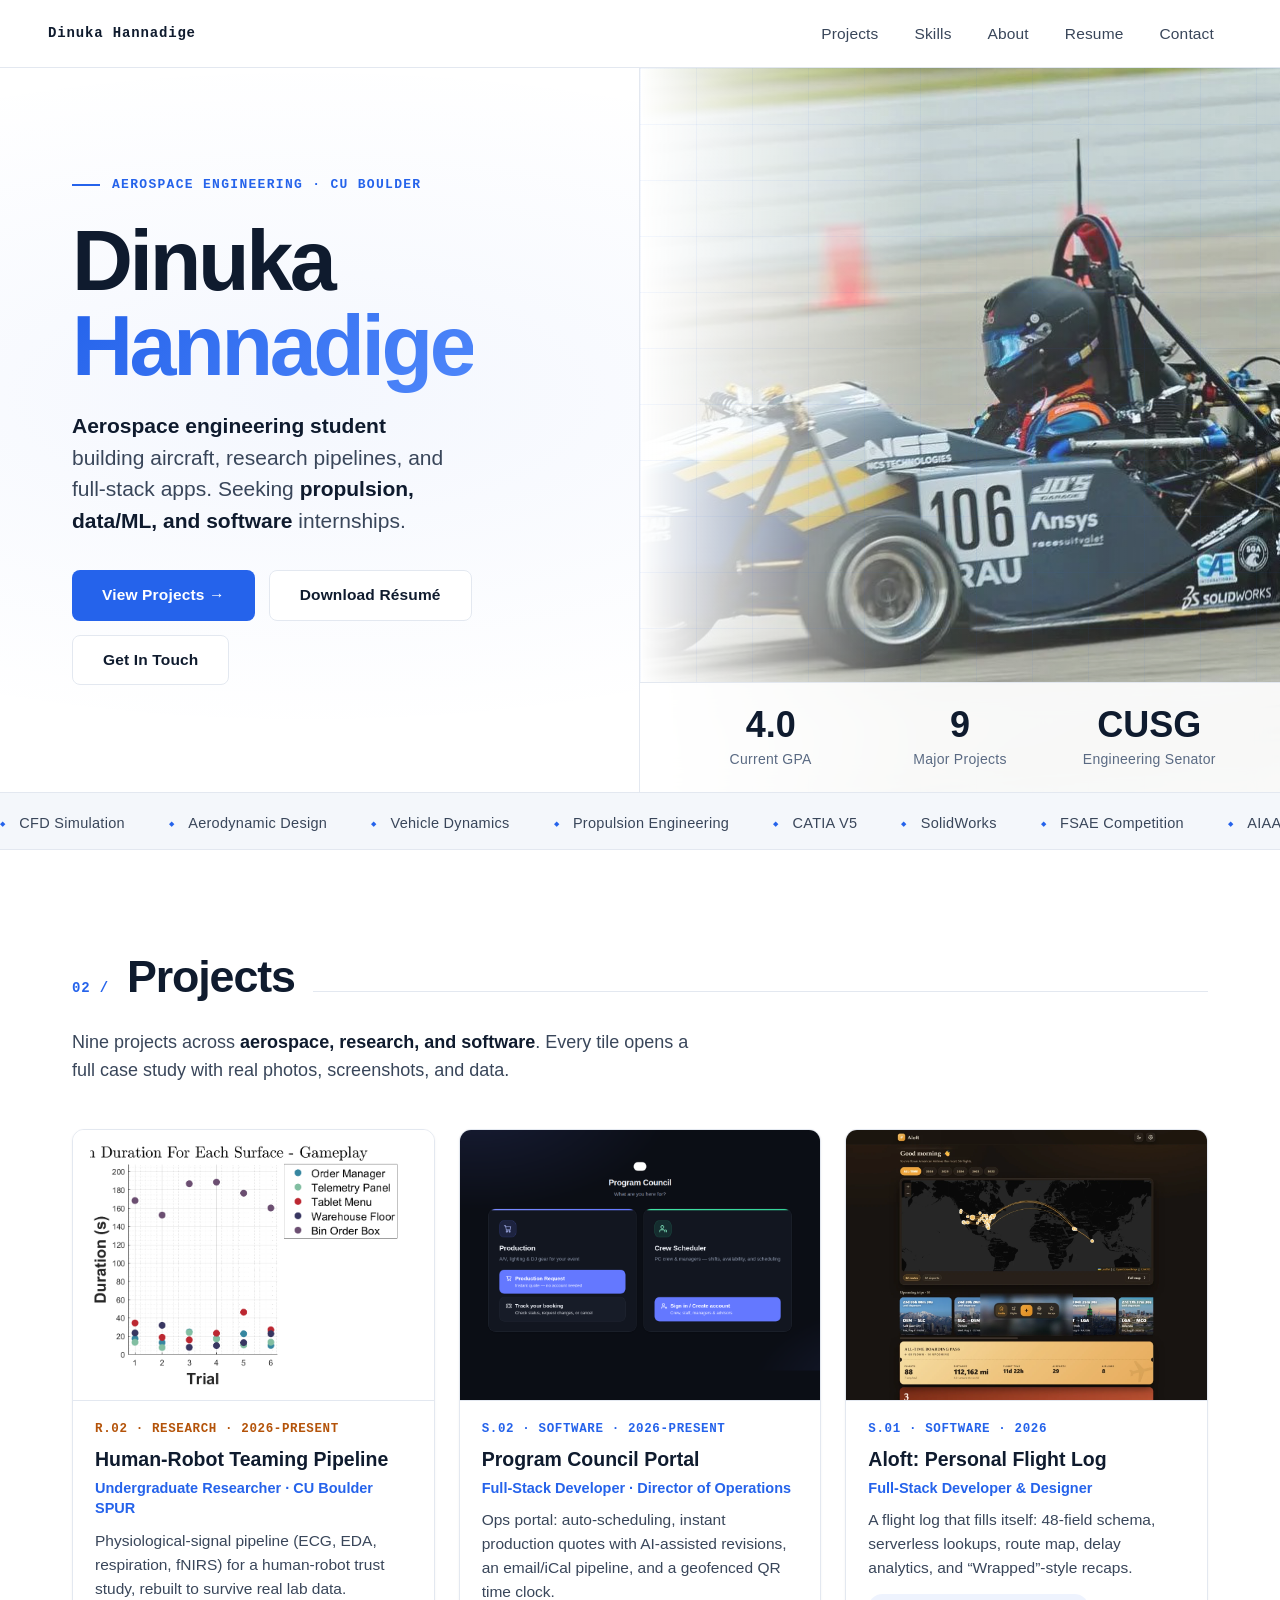
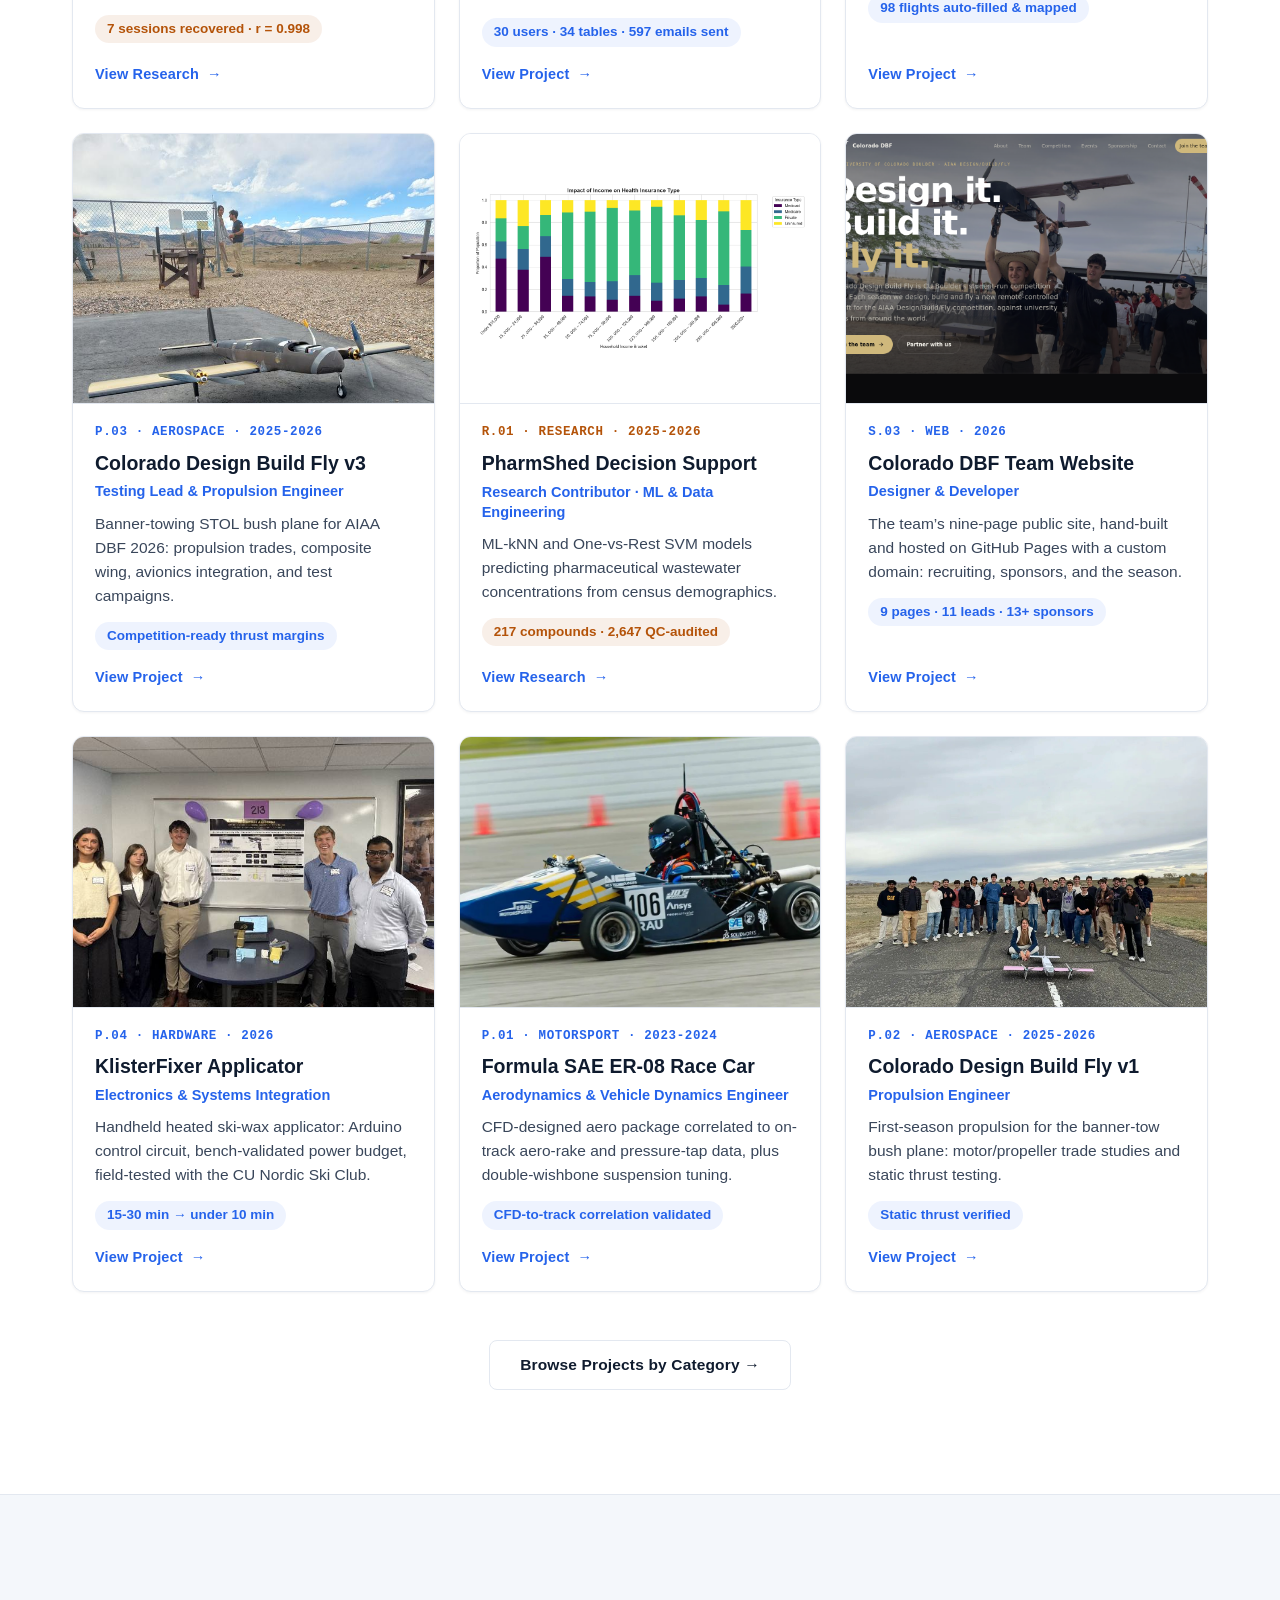
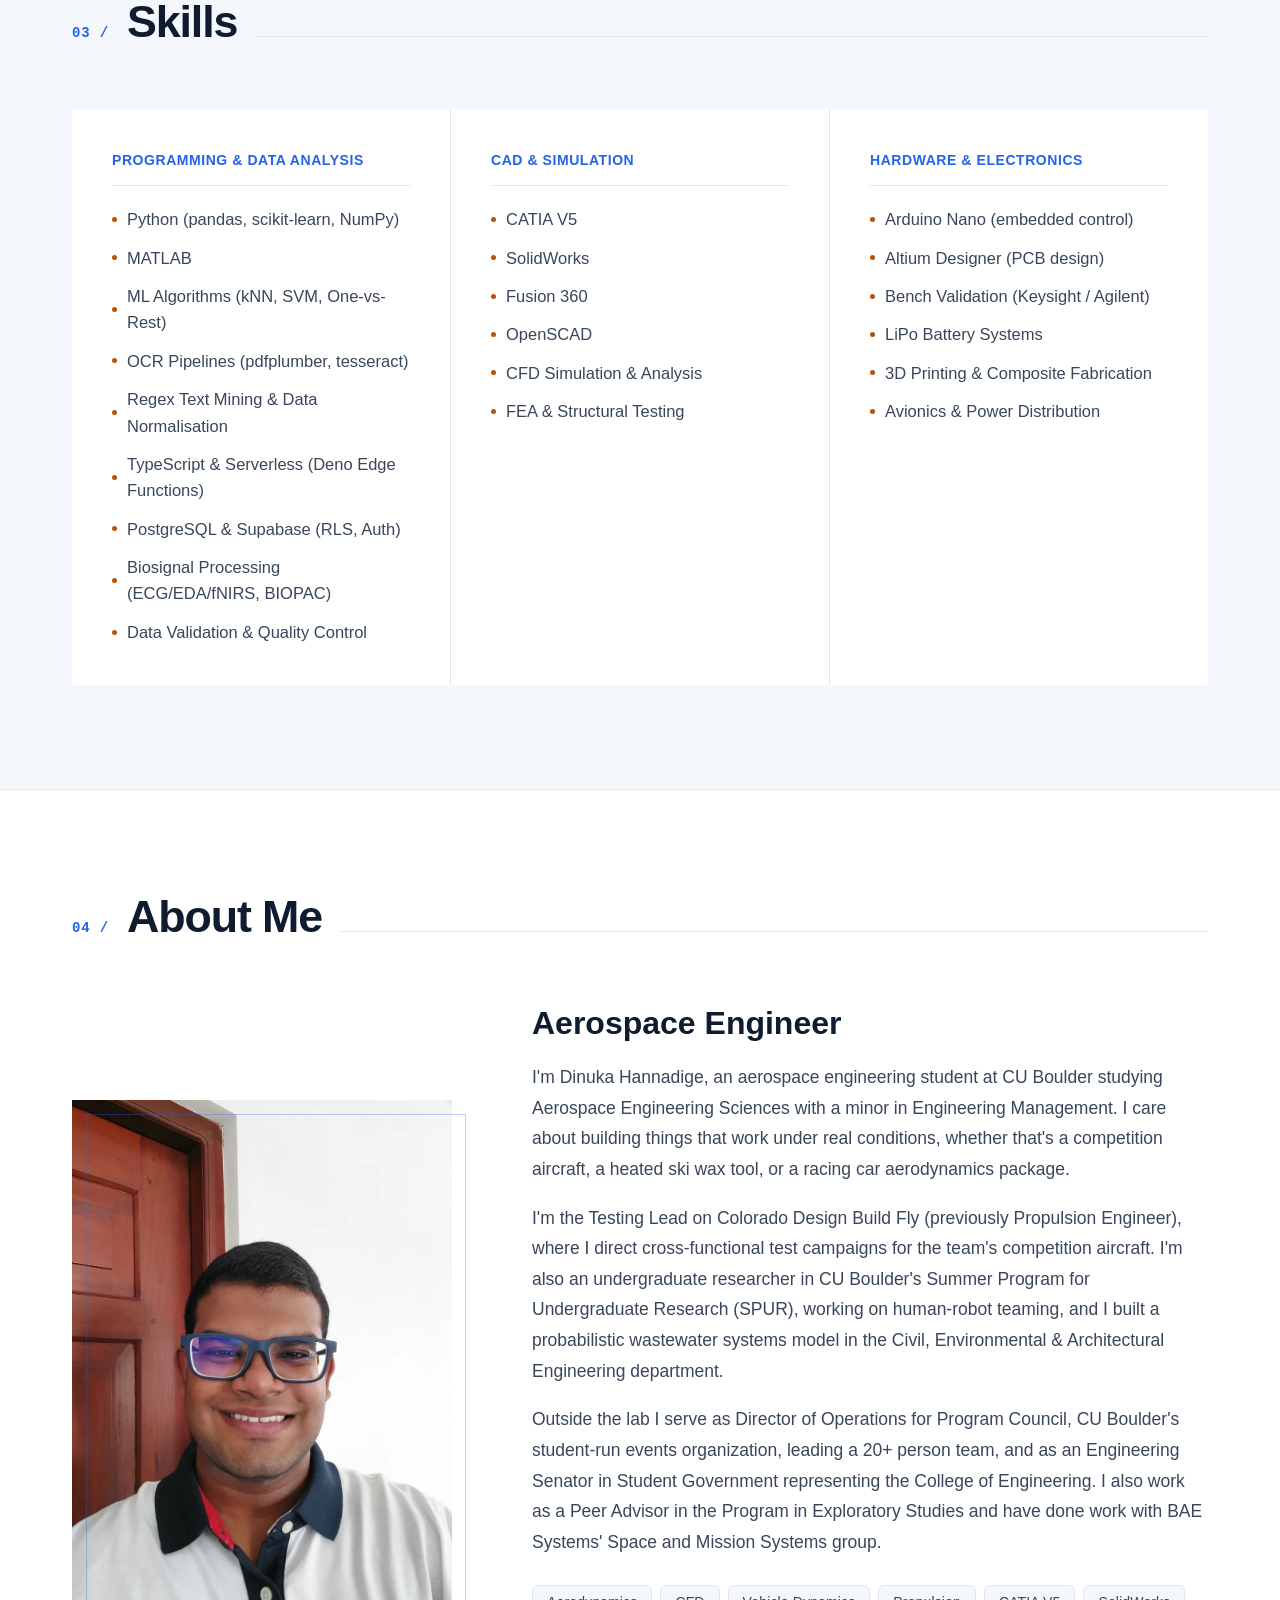
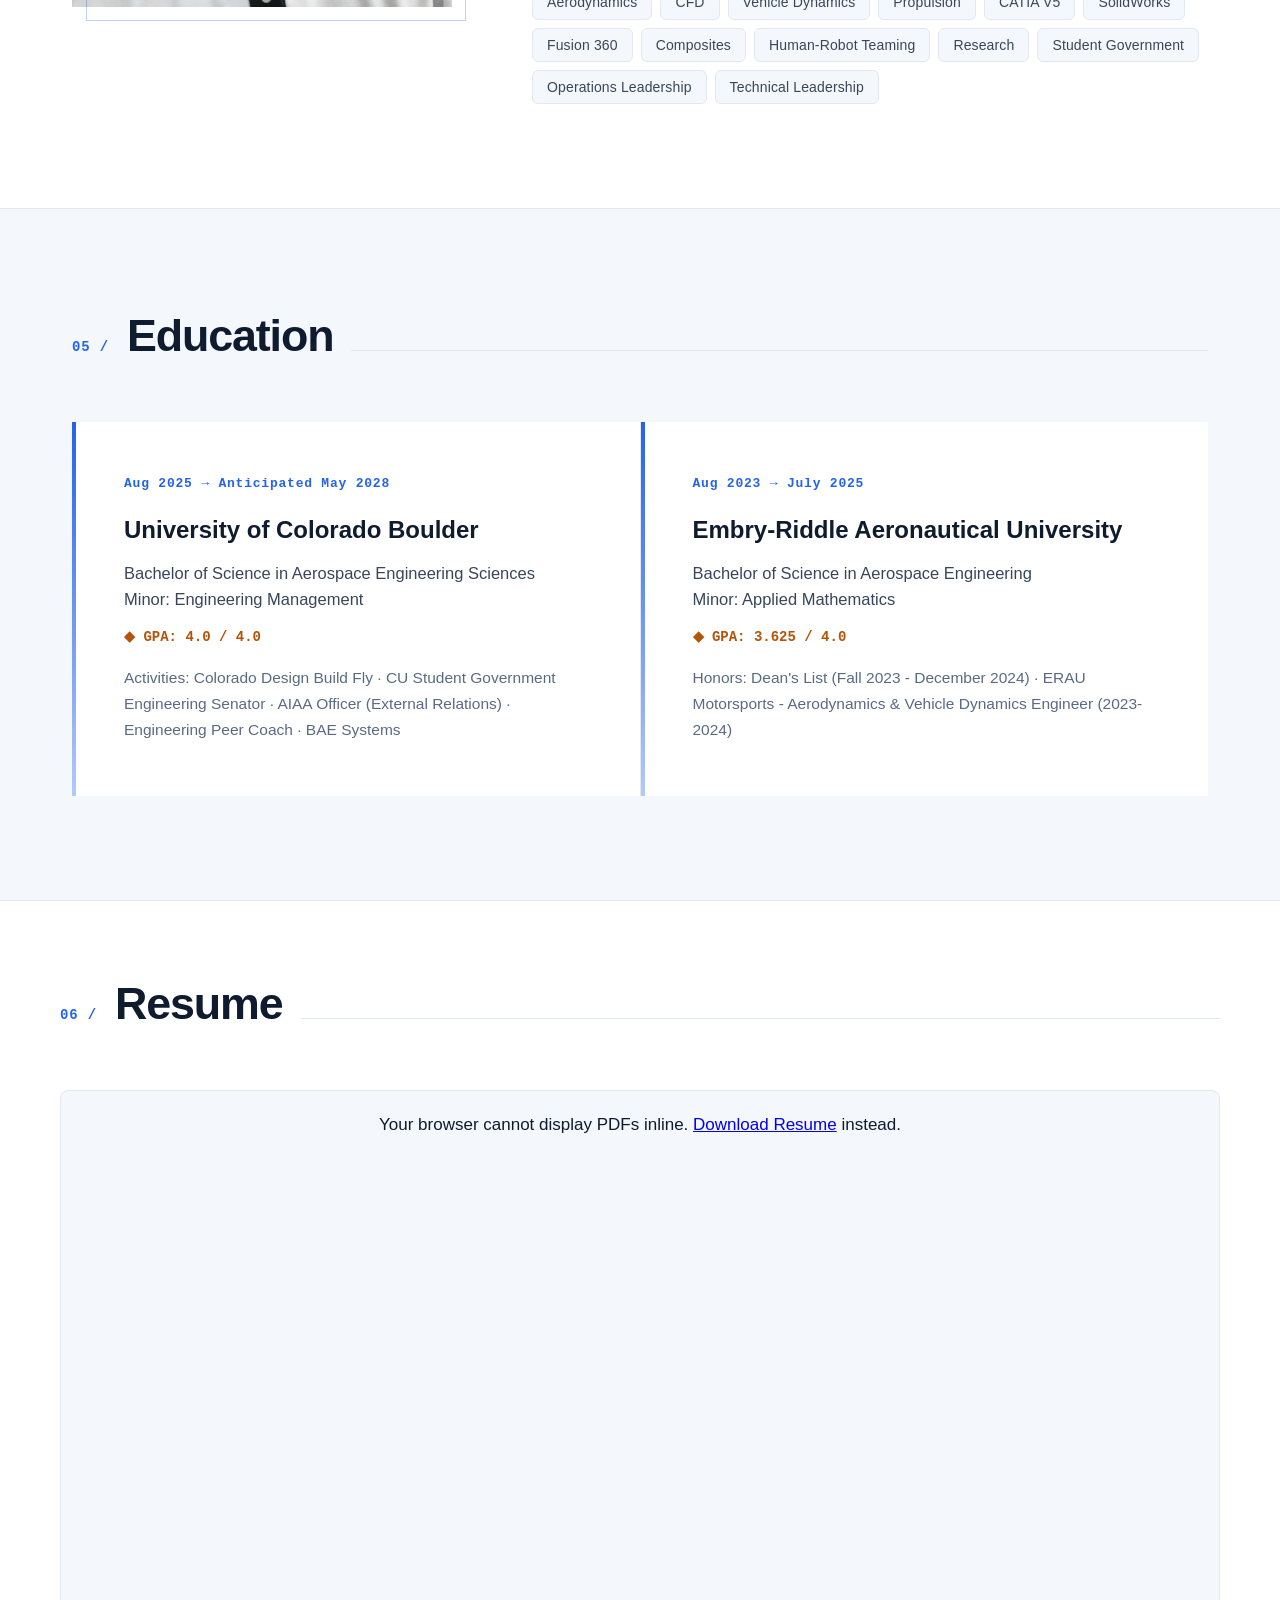
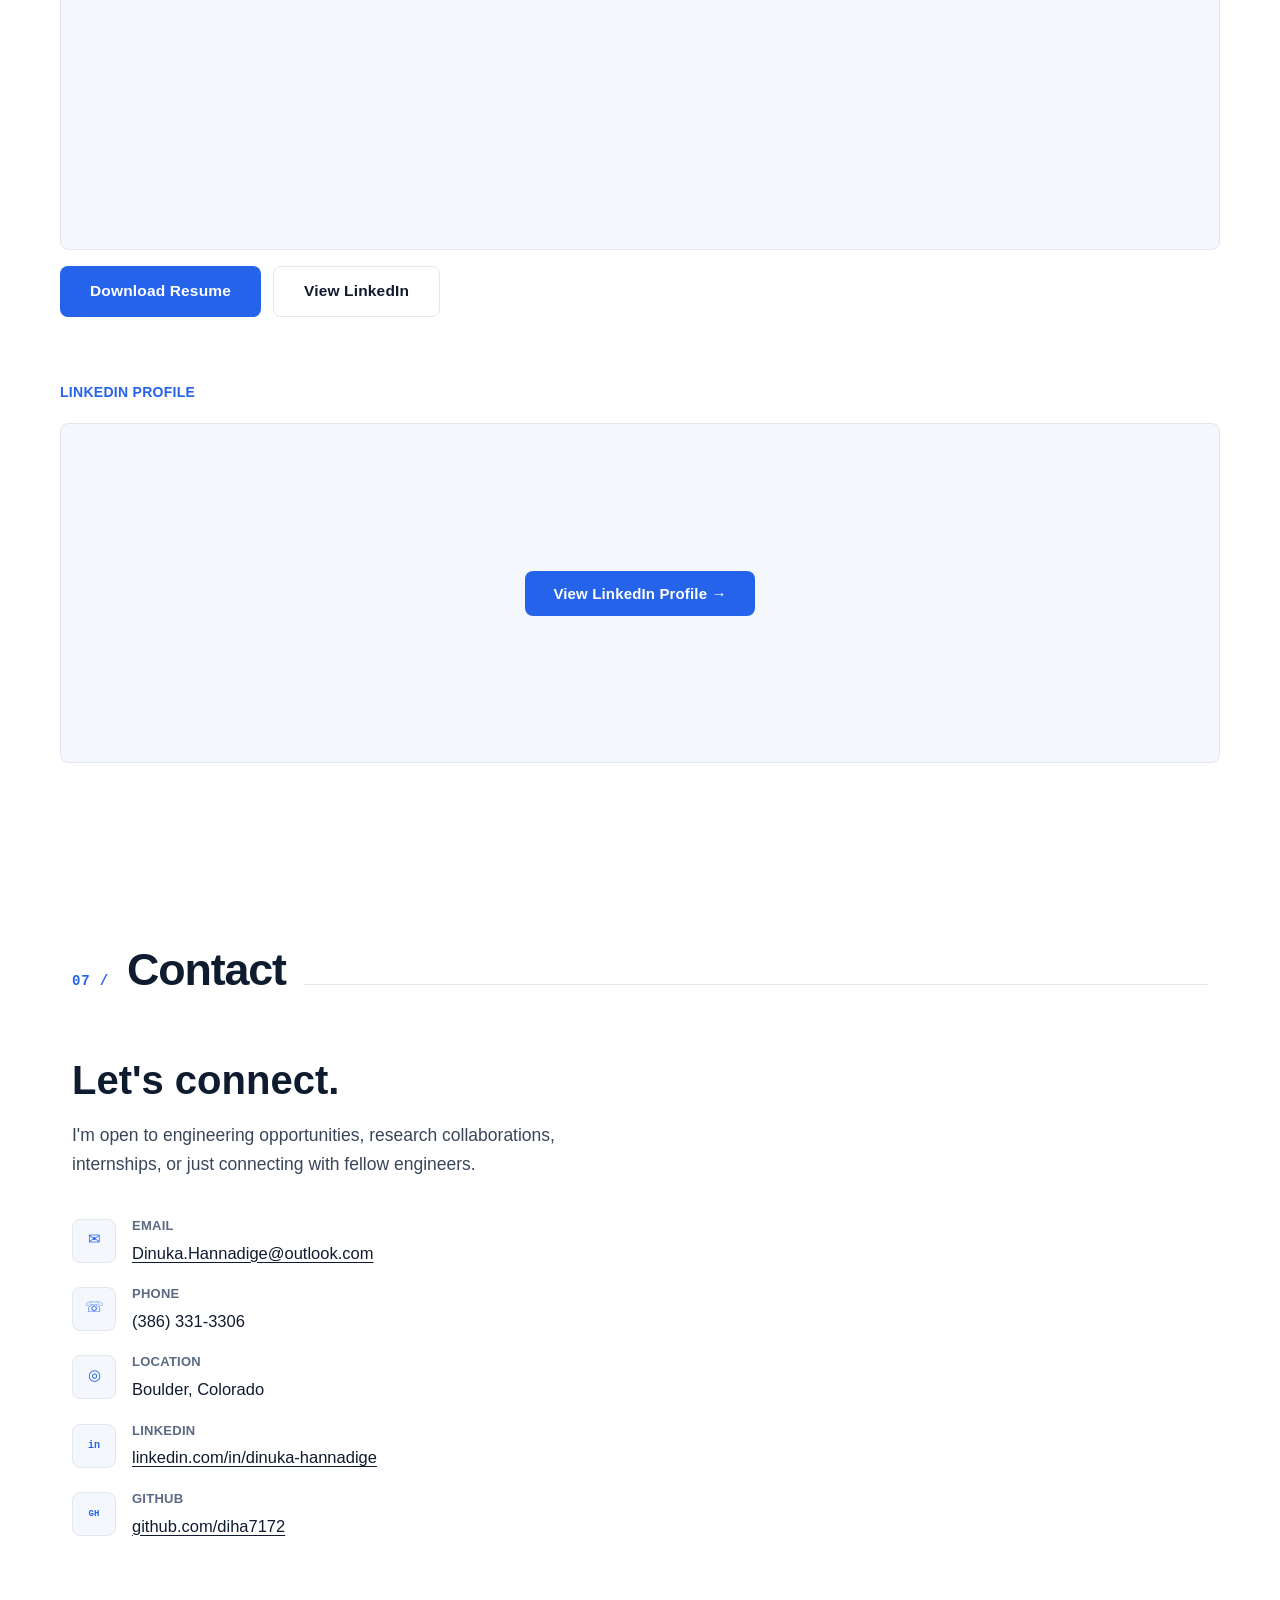
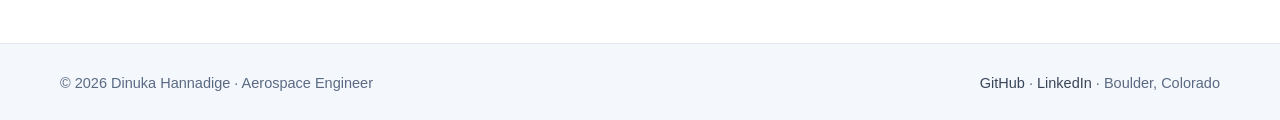
==== commit 1ea5540b: "Remove every em dash from site copy Rewrote each sentence with a comma, colon, parentheses, or a ful" ====
--- a/index.html
+++ b/index.html
@@ -19,7 +19,7 @@
   <div class="hero-left">
     <div class="hero-tag">Aerospace Engineering · CU Boulder</div>
     <h1 class="hero-name">Dinuka<br><span class="blue">Hannadige</span></h1>
-    <p class="hero-lede"><strong>Aerospace engineering student</strong> building aircraft, research pipelines, and full-stack apps — seeking <strong>propulsion, data/ML, and software</strong> internships.</p>
+    <p class="hero-lede"><strong>Aerospace engineering student</strong> building aircraft, research pipelines, and full-stack apps. Seeking <strong>propulsion, data/ML, and software</strong> internships.</p>
     <div class="hero-ctas">
       <a href="#projects" class="btn btn-primary">View Projects →</a>
       <a href="Hannadige_Dinuka_Resume.pdf" class="btn btn-outline" target="_blank" rel="noopener">Download Résumé</a>
@@ -51,7 +51,7 @@
 <a href="projects/human-robot-teaming.html" class="proj-card">
   <div class="proj-card-thumb chart"><img src="assets/hrt/eye-fixation.png" width="875" height="656" alt="Human-Robot Teaming research: eye-tracking fixation-by-surface analysis" loading="lazy"></div>
   <div class="proj-card-body">
-    <div class="proj-card-num" style="color:var(--accent2)">R.02 &middot; Research &middot; 2026&ndash;Present</div>
+    <div class="proj-card-num" style="color:var(--accent2)">R.02 &middot; Research &middot; 2026-Present</div>
     <div class="proj-card-title">Human-Robot Teaming Pipeline</div>
     <div class="proj-card-role">Undergraduate Researcher &middot; CU Boulder SPUR</div>
     <div class="proj-card-desc">Physiological-signal pipeline (ECG, EDA, respiration, fNIRS) for a human-robot trust study, rebuilt to survive real lab data.</div>
@@ -62,7 +62,7 @@
 <a href="projects/crew-scheduler.html" class="proj-card">
   <div class="proj-card-thumb"><img src="assets/crew/portal-hub.png" width="1280" height="800" alt="Program Council Portal hub" loading="lazy"></div>
   <div class="proj-card-body">
-    <div class="proj-card-num">S.02 &middot; Software &middot; 2026&ndash;Present</div>
+    <div class="proj-card-num">S.02 &middot; Software &middot; 2026-Present</div>
     <div class="proj-card-title">Program Council Portal</div>
     <div class="proj-card-role">Full-Stack Developer &middot; Director of Operations</div>
     <div class="proj-card-desc">Ops portal: auto-scheduling, instant production quotes with AI-assisted revisions, an email/iCal pipeline, and a geofenced QR time clock.</div>
@@ -74,7 +74,7 @@
   <div class="proj-card-thumb"><img src="assets/aloft/dashboard.webp" width="1274" height="2000" alt="Aloft personal flight log dashboard" loading="lazy"></div>
   <div class="proj-card-body">
     <div class="proj-card-num">S.01 &middot; Software &middot; 2026</div>
-    <div class="proj-card-title">Aloft &mdash; Personal Flight Log</div>
+    <div class="proj-card-title">Aloft: Personal Flight Log</div>
     <div class="proj-card-role">Full-Stack Developer &amp; Designer</div>
     <div class="proj-card-desc">A flight log that fills itself: 48-field schema, serverless lookups, route map, delay analytics, and &ldquo;Wrapped&rdquo;-style recaps.</div>
     <div class="proj-card-metric">98 flights auto-filled &amp; mapped</div>
@@ -84,8 +84,8 @@
 <a href="projects/dbf-v3.html" class="proj-card">
   <div class="proj-card-thumb"><img src="assets/photos/dbf-v3.jpg" alt="Colorado Design Build Fly v3 composite aircraft" loading="lazy"></div>
   <div class="proj-card-body">
-    <div class="proj-card-num">P.03 &middot; Aerospace &middot; 2025&ndash;2026</div>
-    <div class="proj-card-title">Colorado Design Build Fly &mdash; v3</div>
+    <div class="proj-card-num">P.03 &middot; Aerospace &middot; 2025-2026</div>
+    <div class="proj-card-title">Colorado Design Build Fly v3</div>
     <div class="proj-card-role">Testing Lead &amp; Propulsion Engineer</div>
     <div class="proj-card-desc">Banner-towing STOL bush plane for AIAA DBF 2026: propulsion trades, composite wing, avionics integration, and test campaigns.</div>
     <div class="proj-card-metric">Competition-ready thrust margins</div>
@@ -95,7 +95,7 @@
 <a href="projects/pharmshed.html" class="proj-card">
   <div class="proj-card-thumb chart"><img src="assets/pharmshed/graph_insurance_income.png" width="1200" height="600" alt="PharmShed research figure: household income vs. health-insurance-type stacked-bar analysis" loading="lazy"></div>
   <div class="proj-card-body">
-    <div class="proj-card-num" style="color:var(--accent2)">R.01 &middot; Research &middot; 2025&ndash;2026</div>
+    <div class="proj-card-num" style="color:var(--accent2)">R.01 &middot; Research &middot; 2025-2026</div>
     <div class="proj-card-title">PharmShed Decision Support</div>
     <div class="proj-card-role">Research Contributor &middot; ML &amp; Data Engineering</div>
     <div class="proj-card-desc">ML-kNN and One-vs-Rest SVM models predicting pharmaceutical wastewater concentrations from census demographics.</div>
@@ -121,14 +121,14 @@
     <div class="proj-card-title">KlisterFixer Applicator</div>
     <div class="proj-card-role">Electronics &amp; Systems Integration</div>
     <div class="proj-card-desc">Handheld heated ski-wax applicator: Arduino control circuit, bench-validated power budget, field-tested with the CU Nordic Ski Club.</div>
-    <div class="proj-card-metric">15&ndash;30 min &rarr; under 10 min</div>
+    <div class="proj-card-metric">15-30 min &rarr; under 10 min</div>
     <div class="proj-card-cta">View Project</div>
   </div>
 </a>
 <a href="projects/fsae.html" class="proj-card">
   <div class="proj-card-thumb"><img src="assets/photos/fsae.jpg" alt="ERAU ER-08 Formula SAE race car competing on track" loading="lazy"></div>
   <div class="proj-card-body">
-    <div class="proj-card-num">P.01 &middot; Motorsport &middot; 2023&ndash;2024</div>
+    <div class="proj-card-num">P.01 &middot; Motorsport &middot; 2023-2024</div>
     <div class="proj-card-title">Formula SAE ER-08 Race Car</div>
     <div class="proj-card-role">Aerodynamics &amp; Vehicle Dynamics Engineer</div>
     <div class="proj-card-desc">CFD-designed aero package correlated to on-track aero-rake and pressure-tap data, plus double-wishbone suspension tuning.</div>
@@ -139,8 +139,8 @@
 <a href="projects/dbf-v1.html" class="proj-card">
   <div class="proj-card-thumb"><img src="assets/photos/dbf-v1.jpg" alt="Colorado DBF team at the airfield after a successful flight" loading="lazy"></div>
   <div class="proj-card-body">
-    <div class="proj-card-num">P.02 &middot; Aerospace &middot; 2025&ndash;2026</div>
-    <div class="proj-card-title">Colorado Design Build Fly &mdash; v1</div>
+    <div class="proj-card-num">P.02 &middot; Aerospace &middot; 2025-2026</div>
+    <div class="proj-card-title">Colorado Design Build Fly v1</div>
     <div class="proj-card-role">Propulsion Engineer</div>
     <div class="proj-card-desc">First-season propulsion for the banner-tow bush plane: motor/propeller trade studies and static thrust testing.</div>
     <div class="proj-card-metric">Static thrust verified</div>
@@ -211,7 +211,7 @@
       <h3>Aerospace Engineer</h3>
       <p>I'm Dinuka Hannadige, an aerospace engineering student at CU Boulder studying Aerospace Engineering Sciences with a minor in Engineering Management. I care about building things that work under real conditions, whether that's a competition aircraft, a heated ski wax tool, or a racing car aerodynamics package.</p>
       <p>I'm the Testing Lead on Colorado Design Build Fly (previously Propulsion Engineer), where I direct cross-functional test campaigns for the team's competition aircraft. I'm also an undergraduate researcher in CU Boulder's Summer Program for Undergraduate Research (SPUR), working on human-robot teaming, and I built a probabilistic wastewater systems model in the Civil, Environmental &amp; Architectural Engineering department.</p>
-      <p>Outside the lab I serve as Director of Operations for Program Council &mdash; CU Boulder's student-run events organization &mdash; leading a 20+ person team, and as an Engineering Senator in Student Government representing the College of Engineering. I also work as a Peer Advisor in the Program in Exploratory Studies and have done work with BAE Systems' Space and Mission Systems group.</p>
+      <p>Outside the lab I serve as Director of Operations for Program Council, CU Boulder's student-run events organization, leading a 20+ person team, and as an Engineering Senator in Student Government representing the College of Engineering. I also work as a Peer Advisor in the Program in Exploratory Studies and have done work with BAE Systems' Space and Mission Systems group.</p>
       <div class="tag-row">
         <span class="tag">Aerodynamics</span><span class="tag">CFD</span><span class="tag">Vehicle Dynamics</span><span class="tag">Propulsion</span><span class="tag">CATIA V5</span><span class="tag">SolidWorks</span><span class="tag">Fusion 360</span><span class="tag">Composites</span><span class="tag">Human-Robot Teaming</span><span class="tag">Research</span><span class="tag">Student Government</span><span class="tag">Operations Leadership</span><span class="tag">Technical Leadership</span>
       </div>
--- a/style.css
+++ b/style.css
@@ -21,7 +21,7 @@
 .hero-tag::before{content:"";display:block;width:28px;height:2px;background:var(--accent);flex-shrink:0}
 .hero-name{font-family:"Syne",sans-serif;font-size:clamp(56px,6.6vw,96px);font-weight:800;line-height:1;letter-spacing:-.04em;margin-bottom:22px;opacity:0;animation:fadeUp .7s .2s ease both;color:var(--text)}
 .hero-name .blue{background:linear-gradient(135deg,#2563eb 0%,#4f87fa 100%);-webkit-background-clip:text;-webkit-text-fill-color:transparent;background-clip:text}
-/* Plain-language positioning line — the single most important recruiter fact */
+/* Plain-language positioning line: the single most important recruiter fact */
 .hero-lede{font-size:21px;line-height:1.5;color:var(--dim);max-width:32ch;margin-bottom:34px;opacity:0;animation:fadeUp .7s .32s ease both}
 .hero-lede strong{color:var(--text);font-weight:600}
 .hero-ctas{display:flex;gap:14px;flex-wrap:wrap;opacity:0;animation:fadeUp .7s .5s ease both}
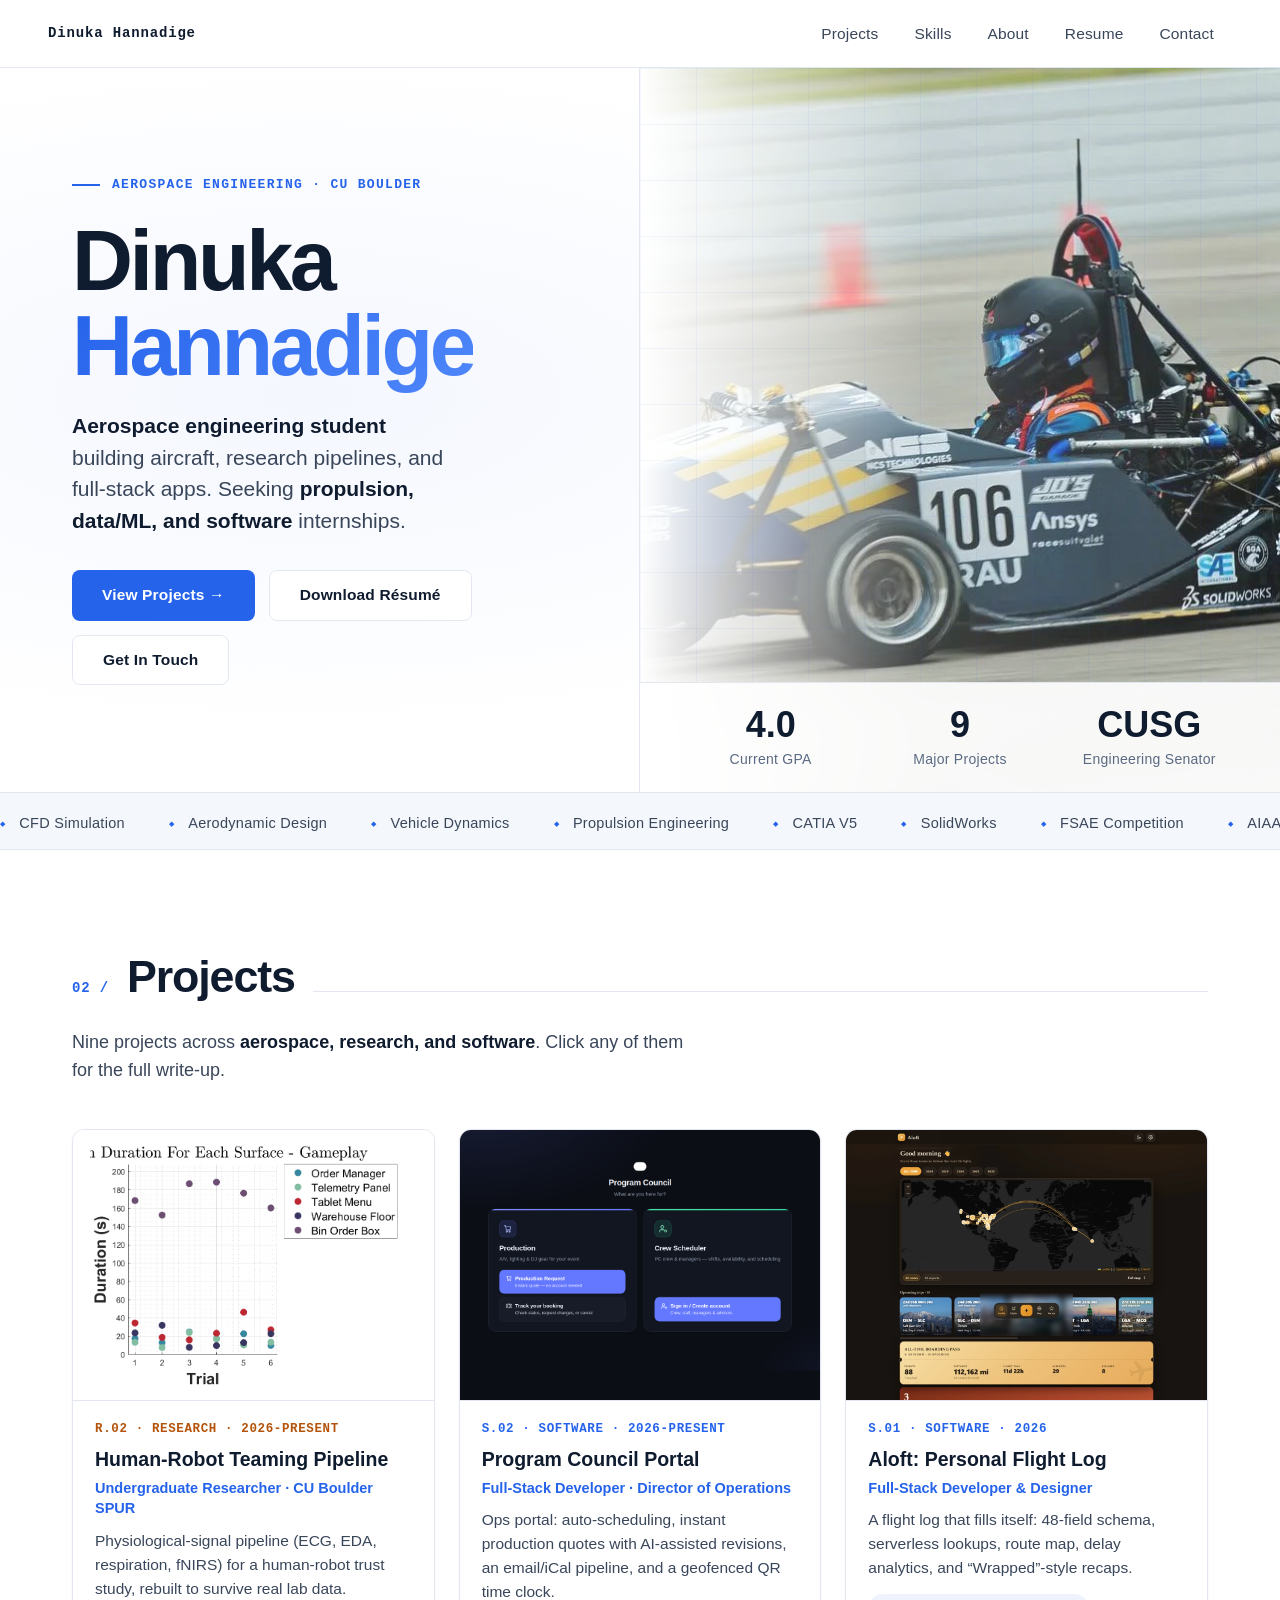
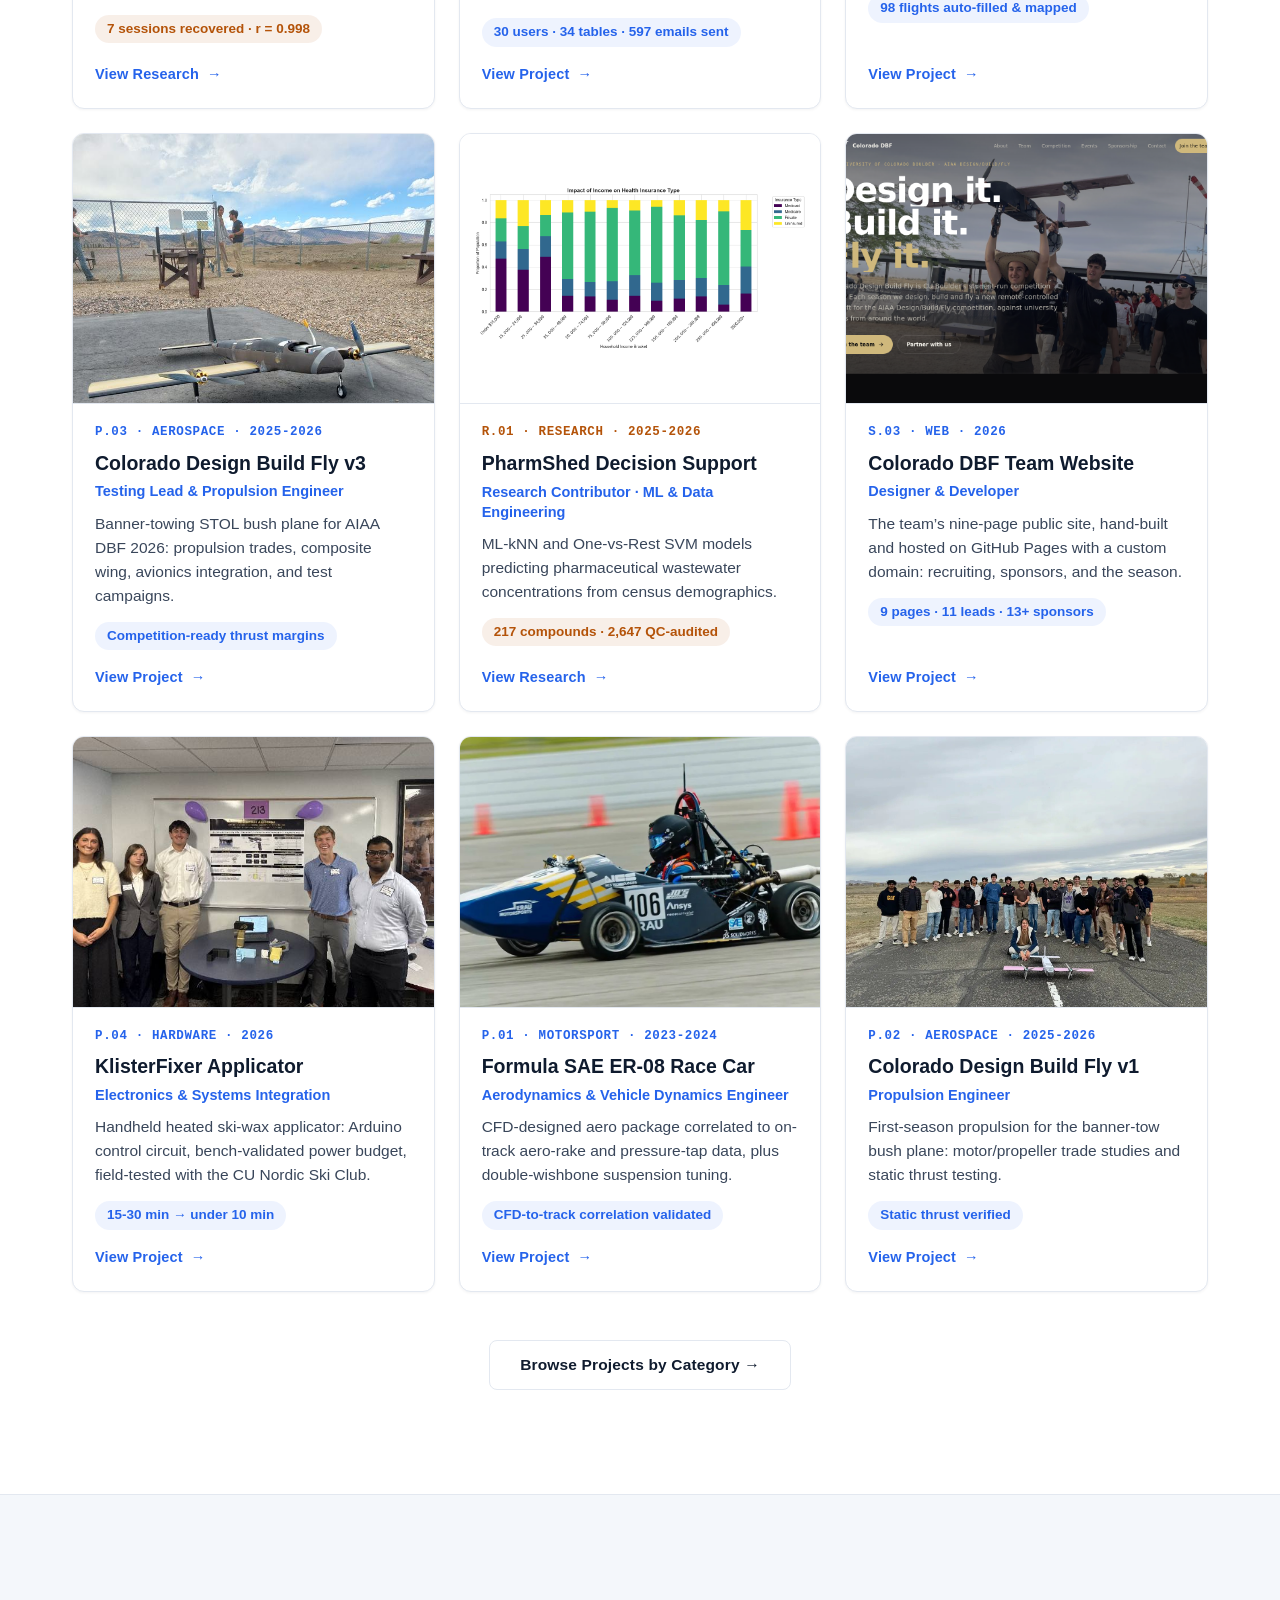
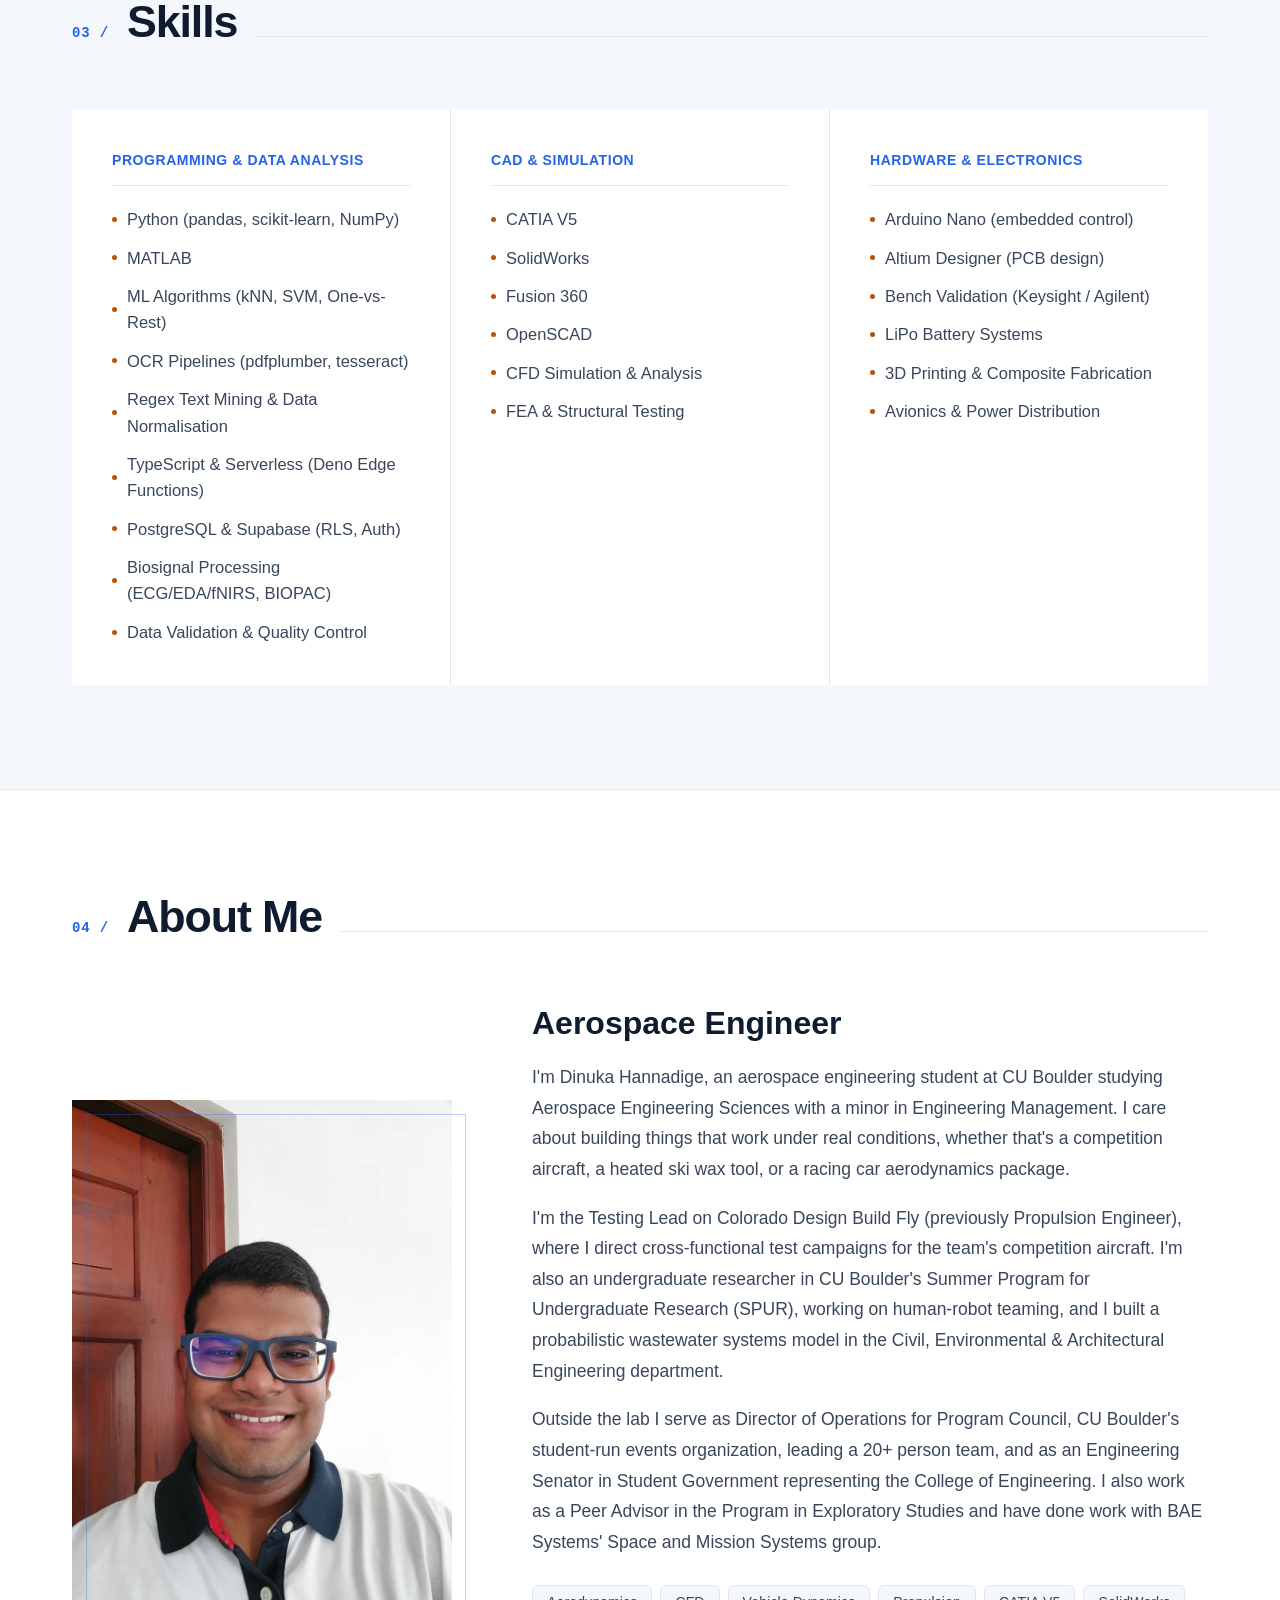
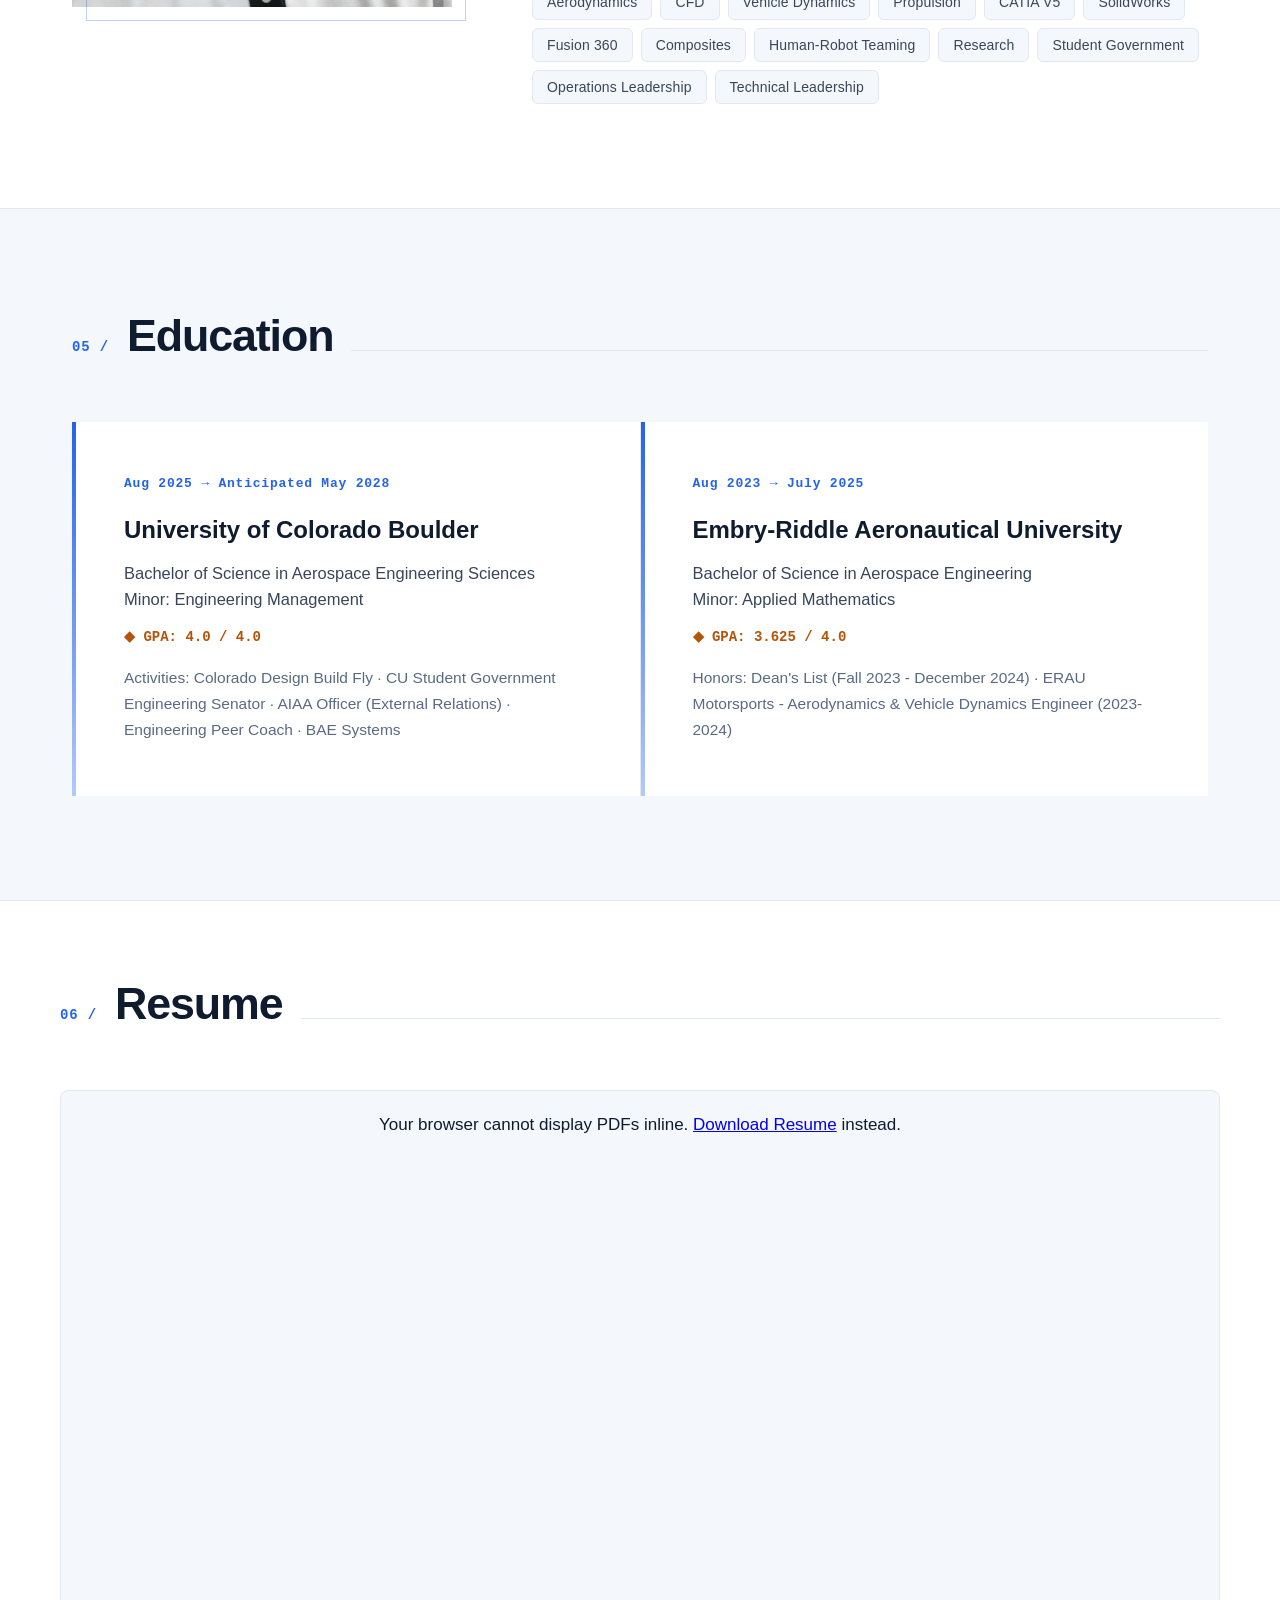
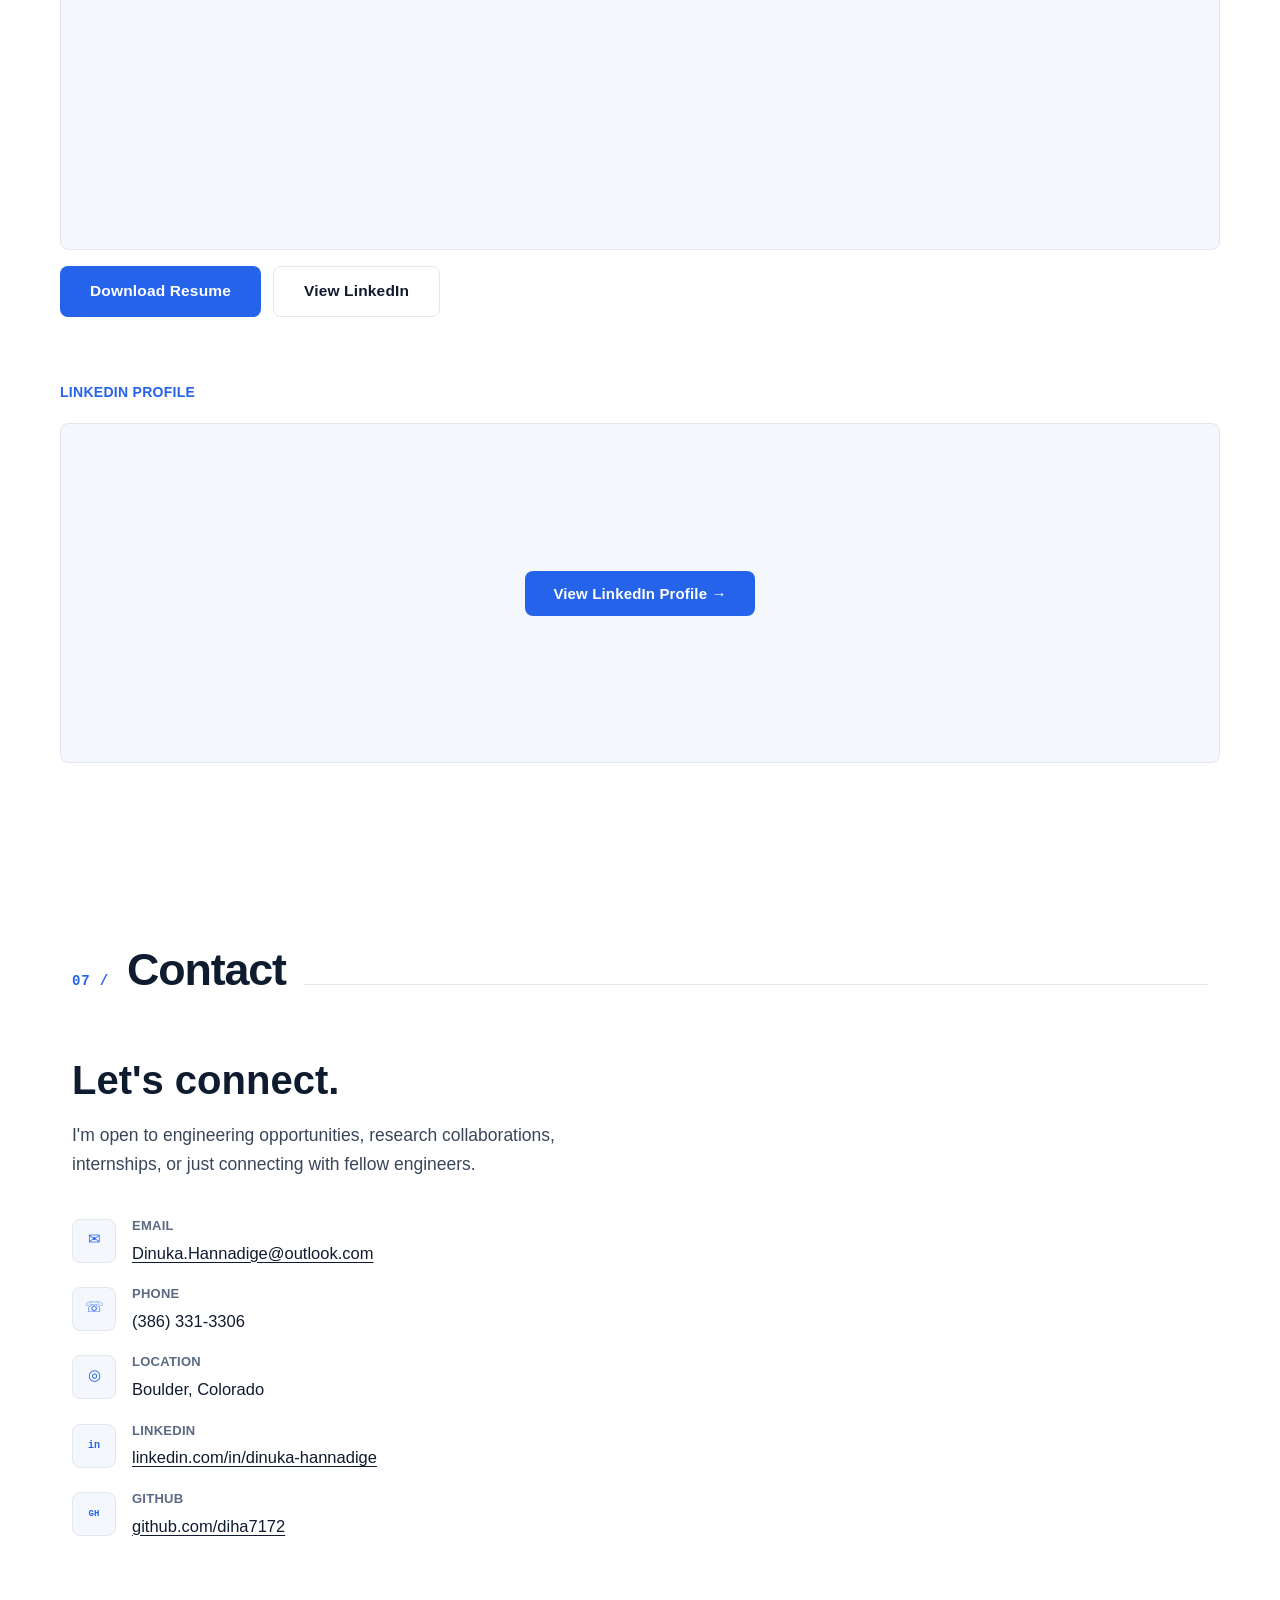
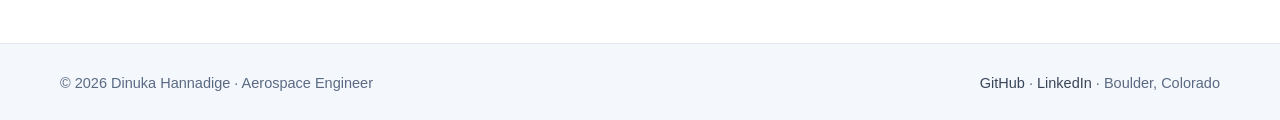
==== commit 194da069: "Extract the remaining 16 inline photos to files and drop data: from CSP The four hardware detail pag" ====
--- a/index.html
+++ b/index.html
@@ -2,7 +2,7 @@
 <html lang="en">
 <head>
   <meta charset="UTF-8">
-  <meta http-equiv="Content-Security-Policy" content="default-src 'self'; img-src 'self' data: https://media.licdn.com; style-src 'self' 'unsafe-inline' https://fonts.googleapis.com; font-src 'self' https://fonts.gstatic.com; script-src 'self' 'unsafe-inline' https://platform.linkedin.com; connect-src 'self' https://platform.linkedin.com https://www.linkedin.com; frame-src 'self' https://platform.linkedin.com https://www.linkedin.com; object-src 'self'; base-uri 'self'; form-action 'none'">
+  <meta http-equiv="Content-Security-Policy" content="default-src 'self'; img-src 'self' https://media.licdn.com; style-src 'self' 'unsafe-inline' https://fonts.googleapis.com; font-src 'self' https://fonts.gstatic.com; script-src 'self' 'unsafe-inline' https://platform.linkedin.com; connect-src 'self' https://platform.linkedin.com https://www.linkedin.com; frame-src 'self' https://platform.linkedin.com https://www.linkedin.com; object-src 'self'; base-uri 'self'; form-action 'none'">
   <meta name="referrer" content="strict-origin-when-cross-origin">
   <meta name="viewport" content="width=device-width, initial-scale=1.0">
   <title>Dinuka Hannadige - Aerospace Engineer</title>
@@ -46,7 +46,7 @@
     <h2 class="section-title">Projects</h2>
     <div class="section-line"></div>
   </div>
-  <p class="section-lede">Nine projects across <strong>aerospace, research, and software</strong>. Every tile opens a full case study with real photos, screenshots, and data.</p>
+  <p class="section-lede">Nine projects across <strong>aerospace, research, and software</strong>. Click any of them for the full write-up.</p>
   <div class="projects-grid">
 <a href="projects/human-robot-teaming.html" class="proj-card">
   <div class="proj-card-thumb chart"><img src="assets/hrt/eye-fixation.png" width="875" height="656" alt="Human-Robot Teaming research: eye-tracking fixation-by-surface analysis" loading="lazy"></div>
